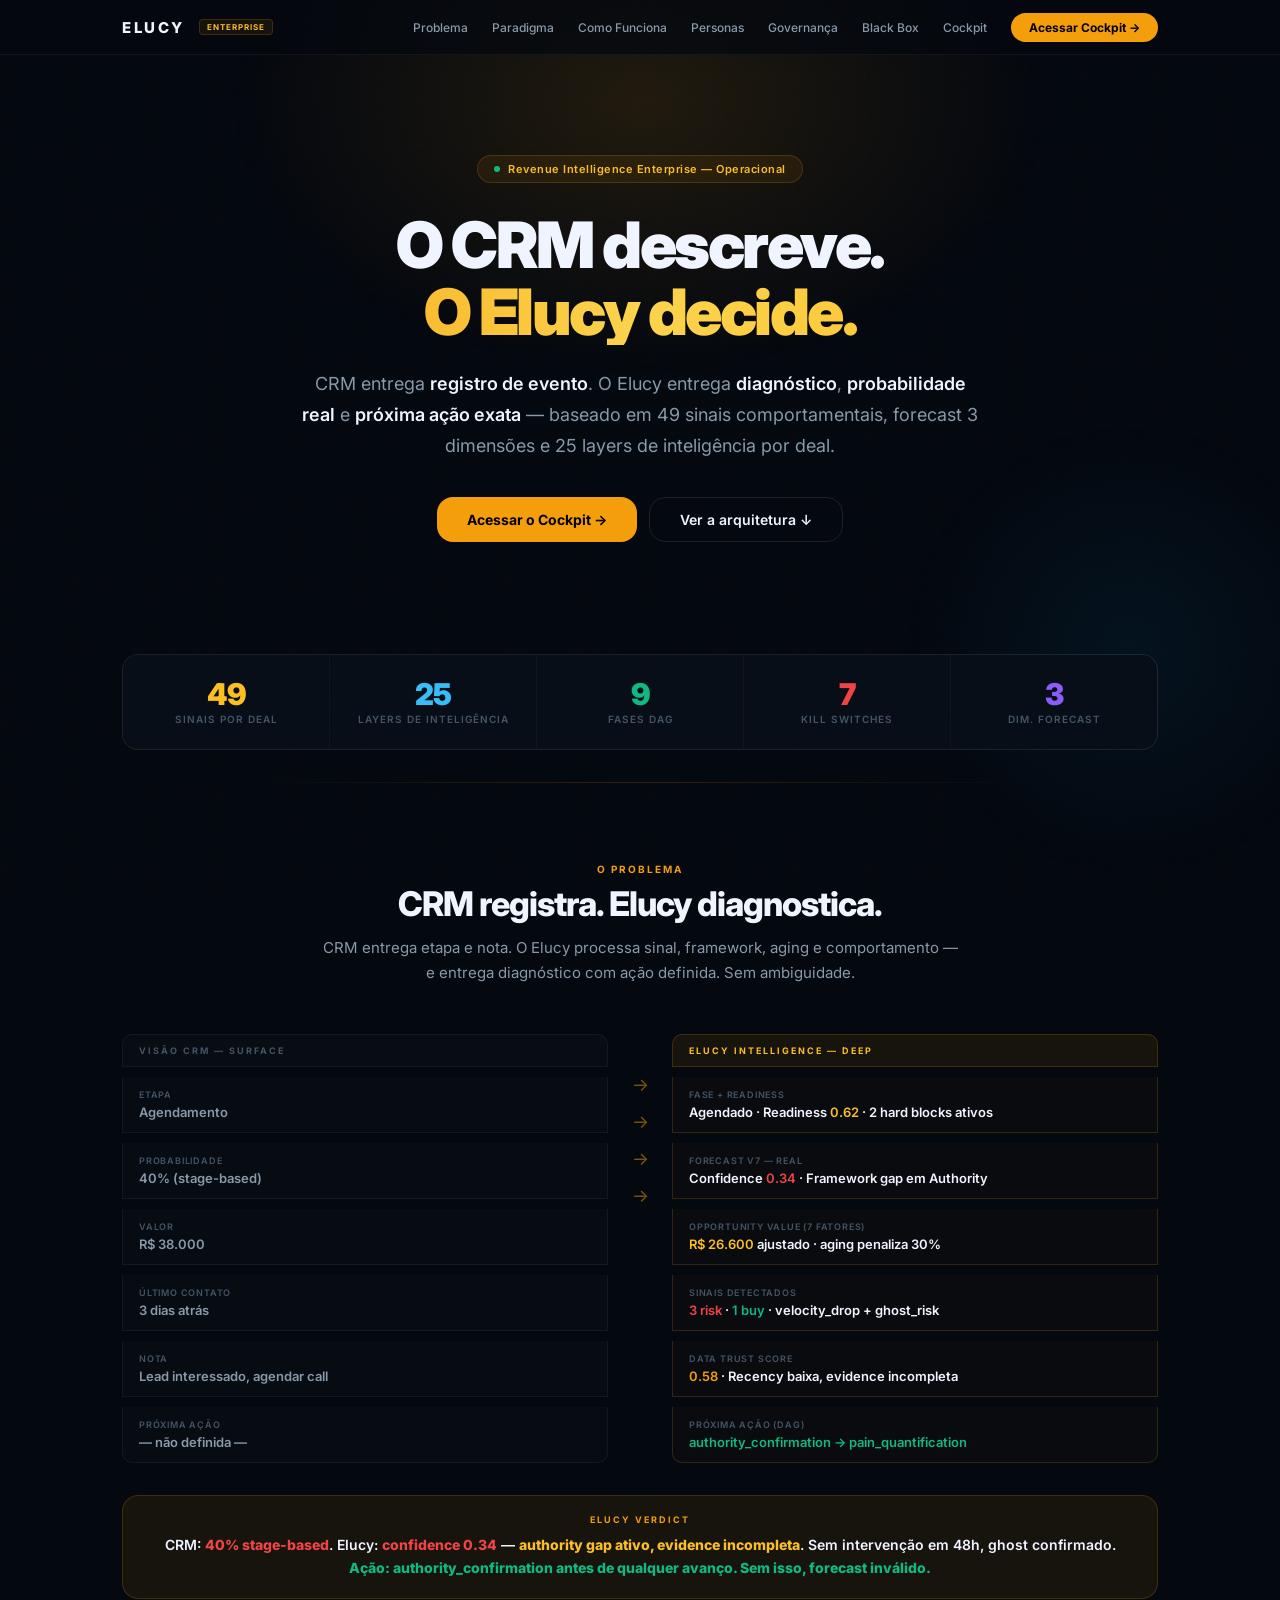
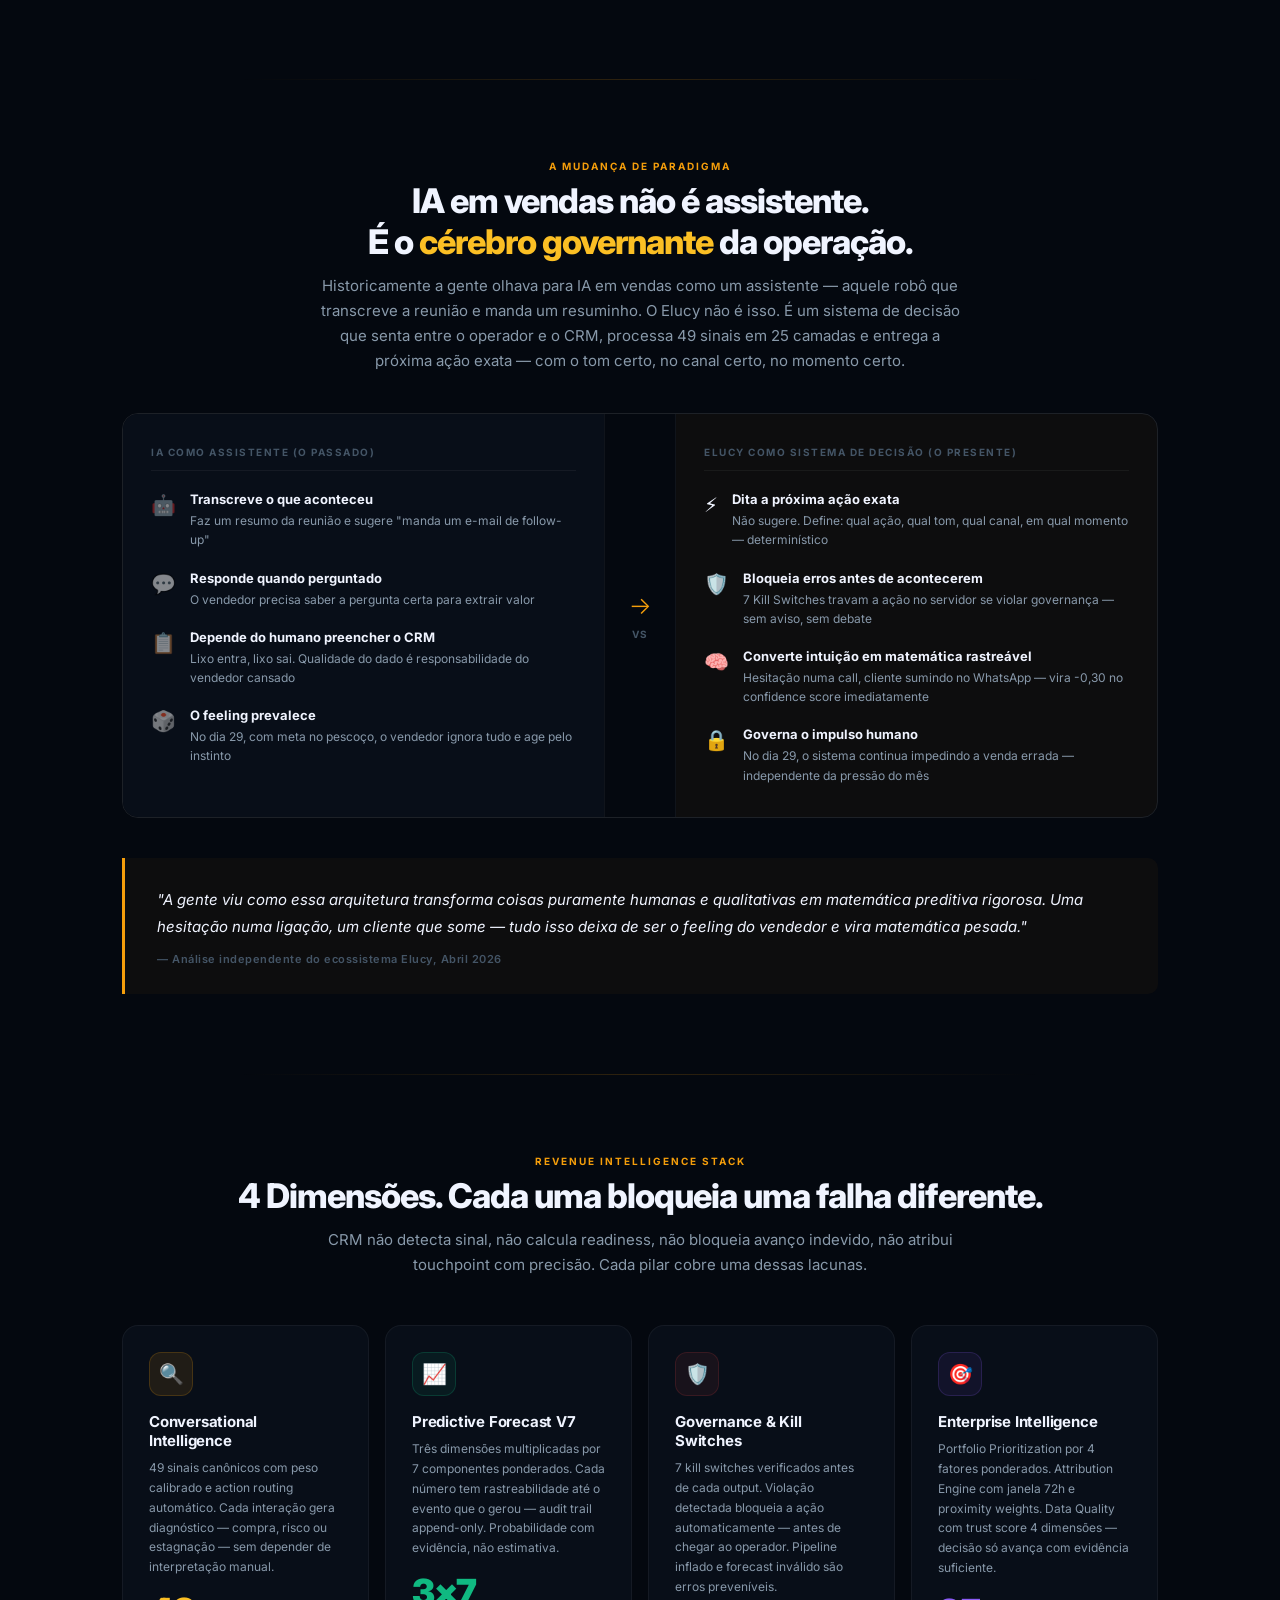
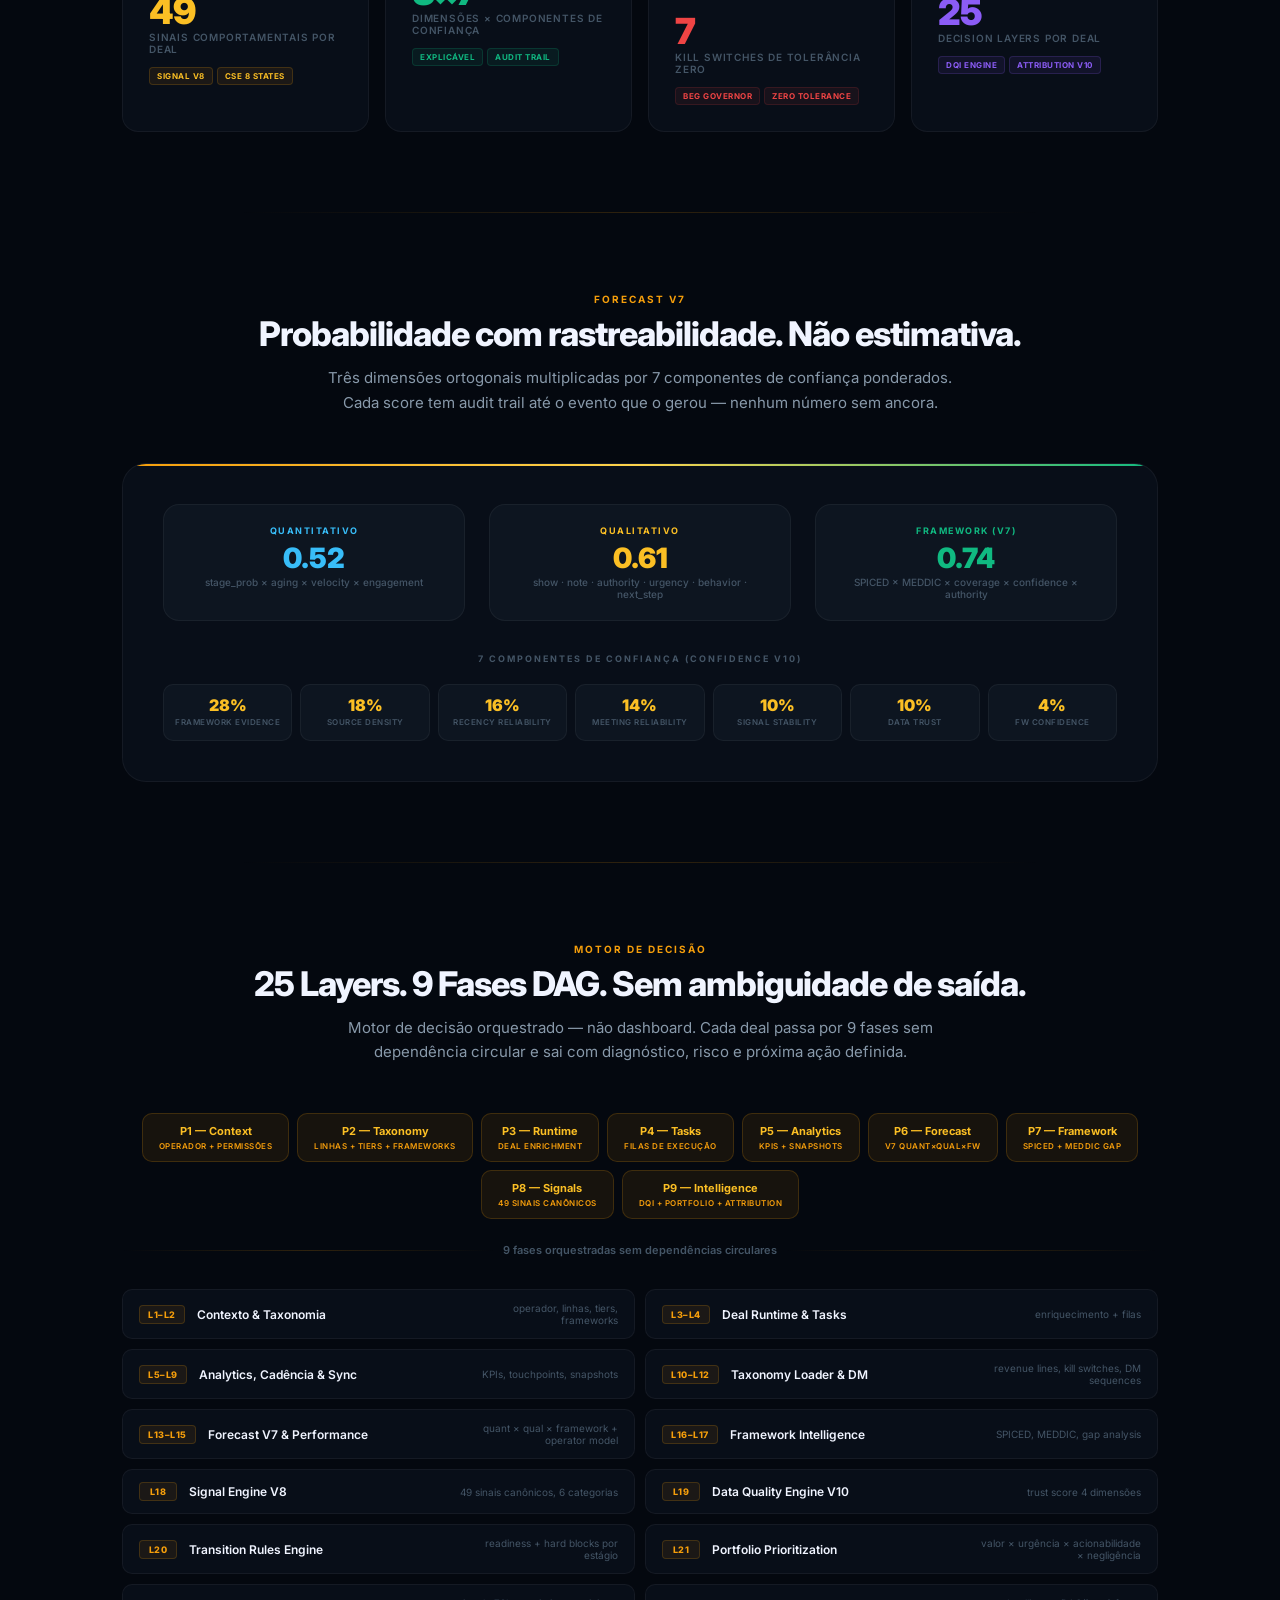
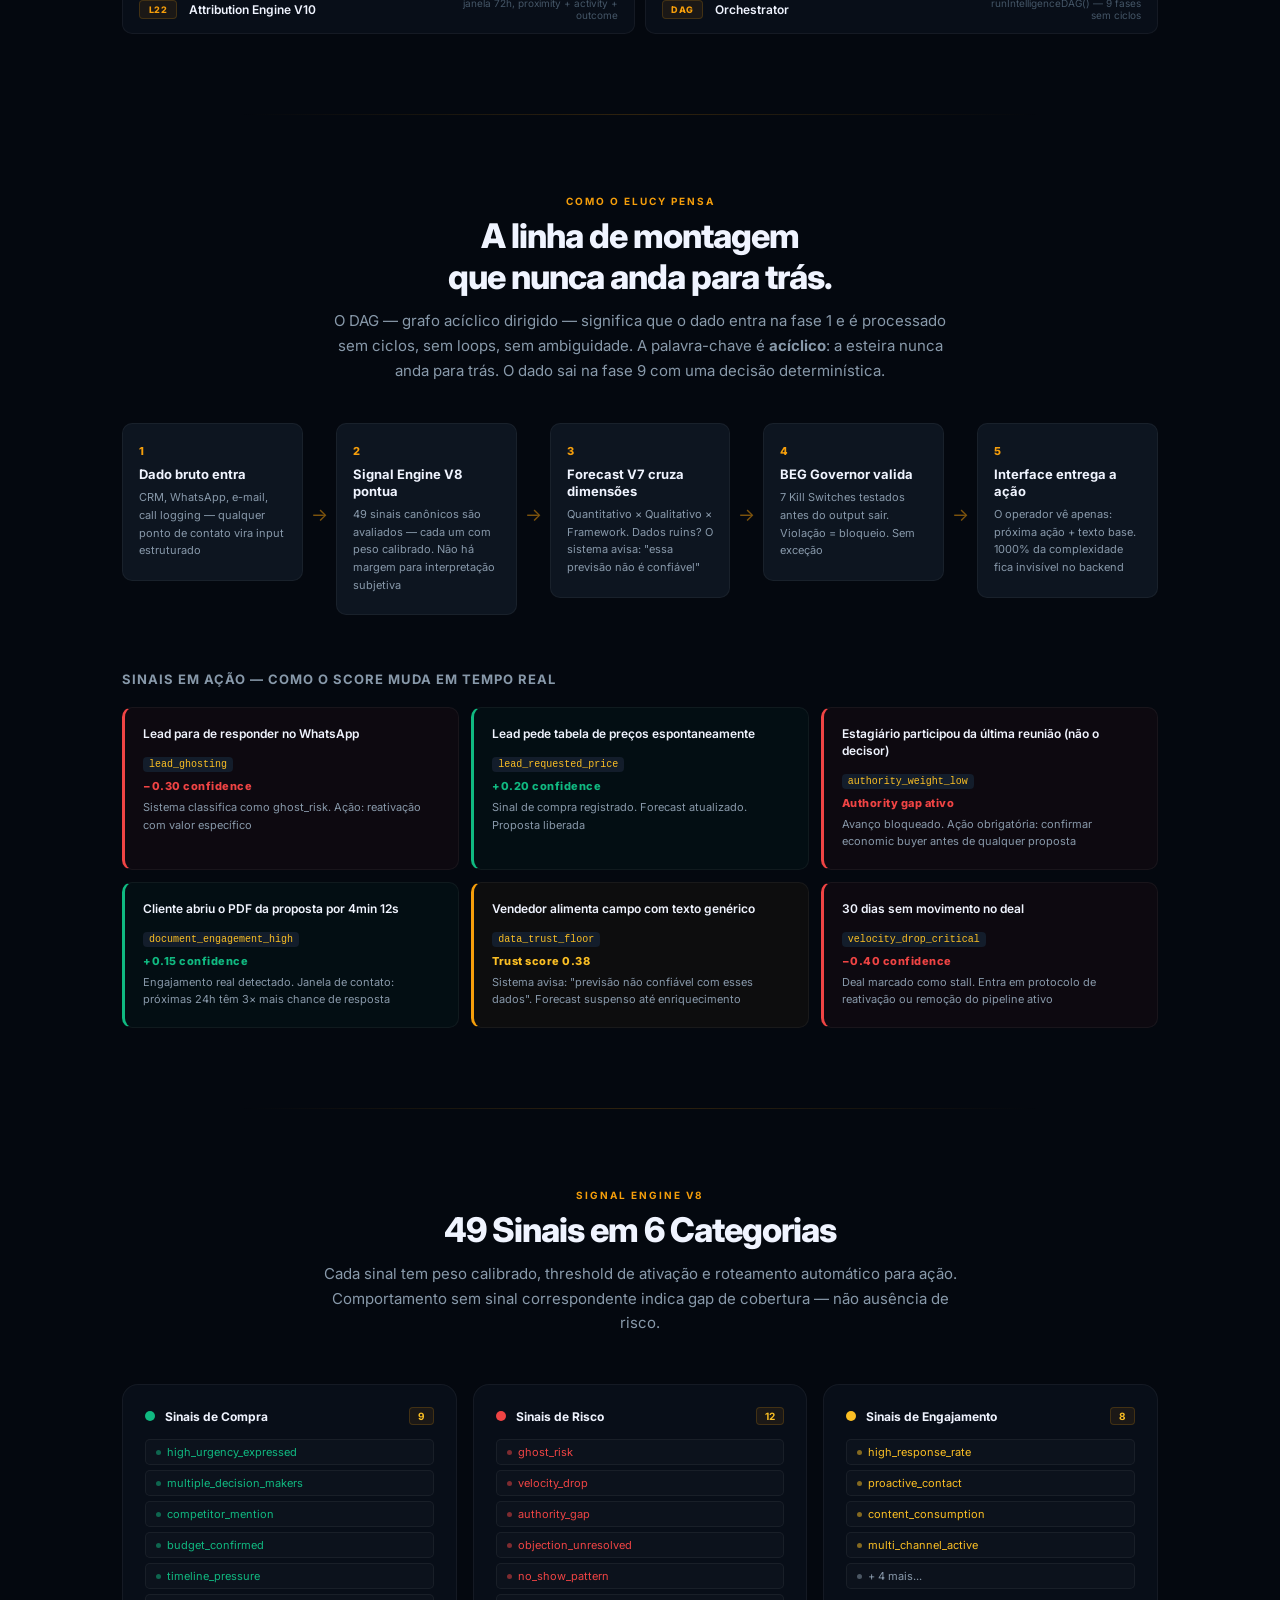
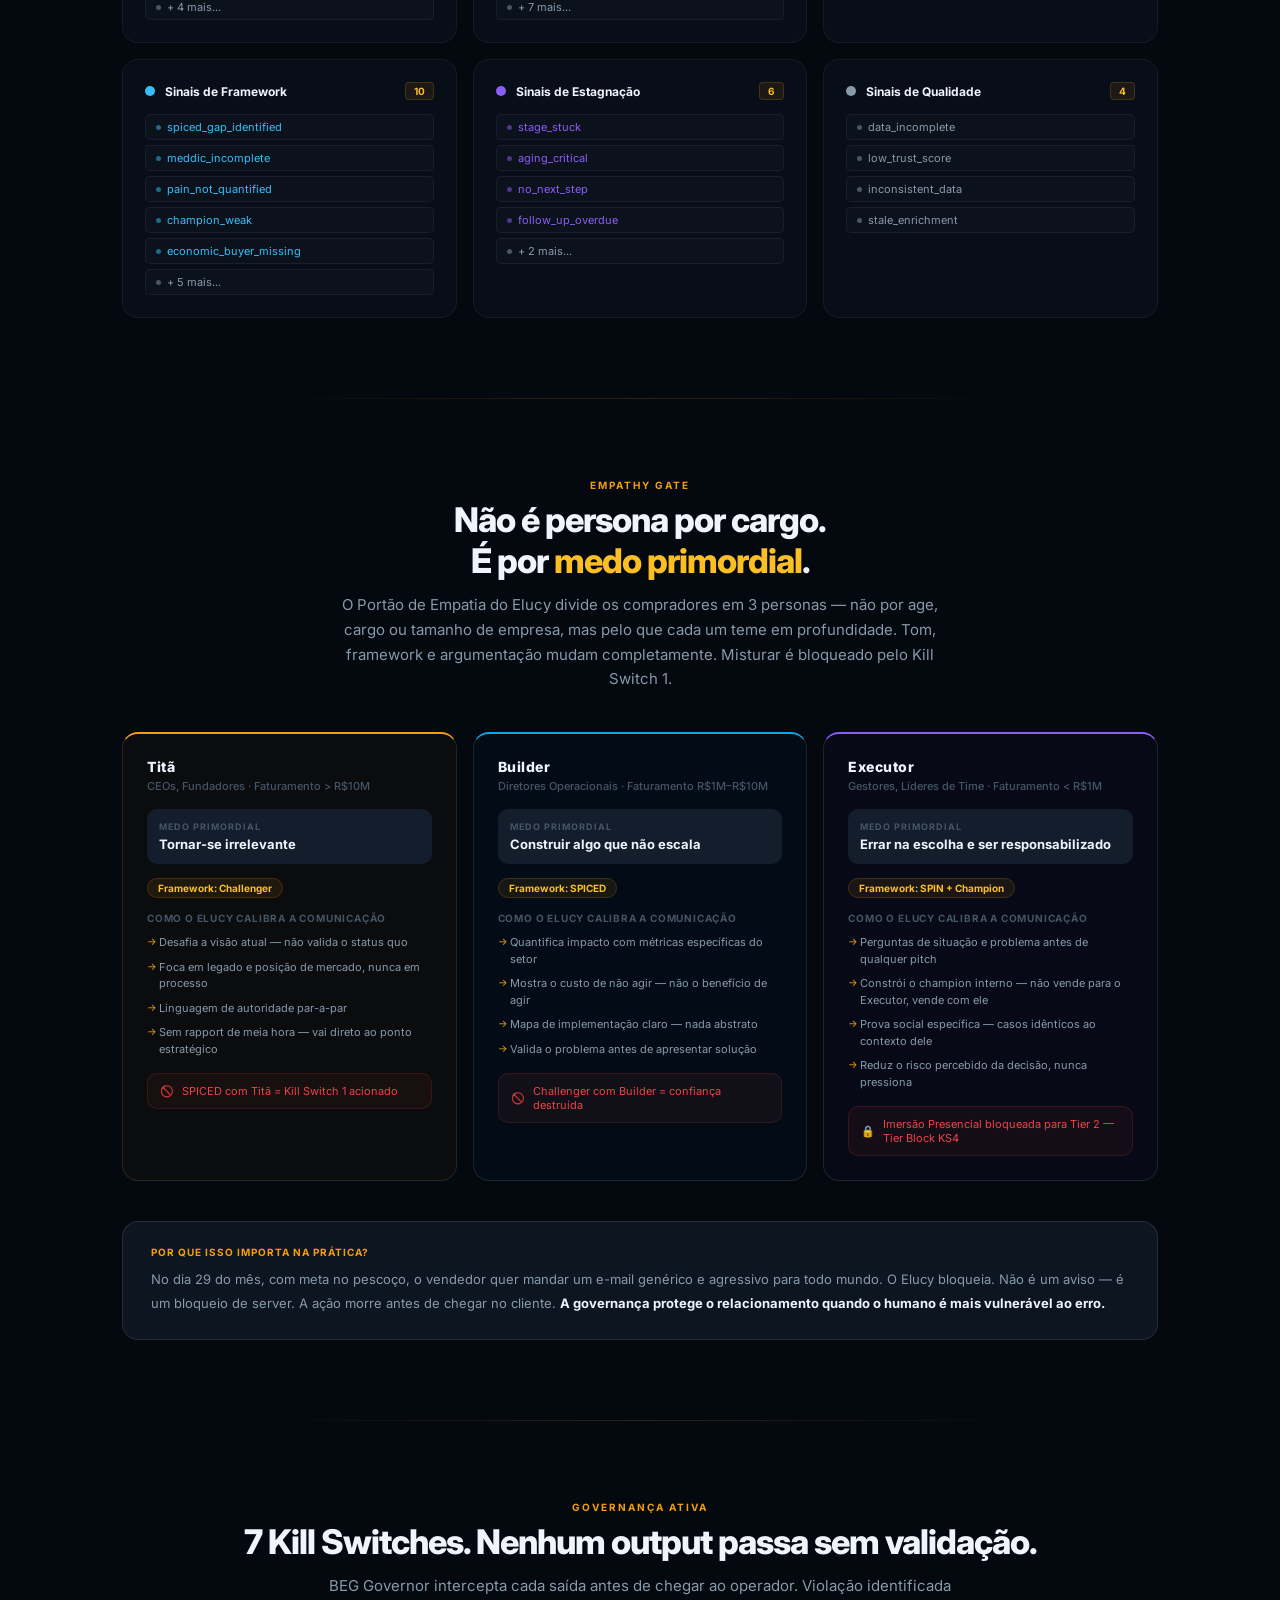
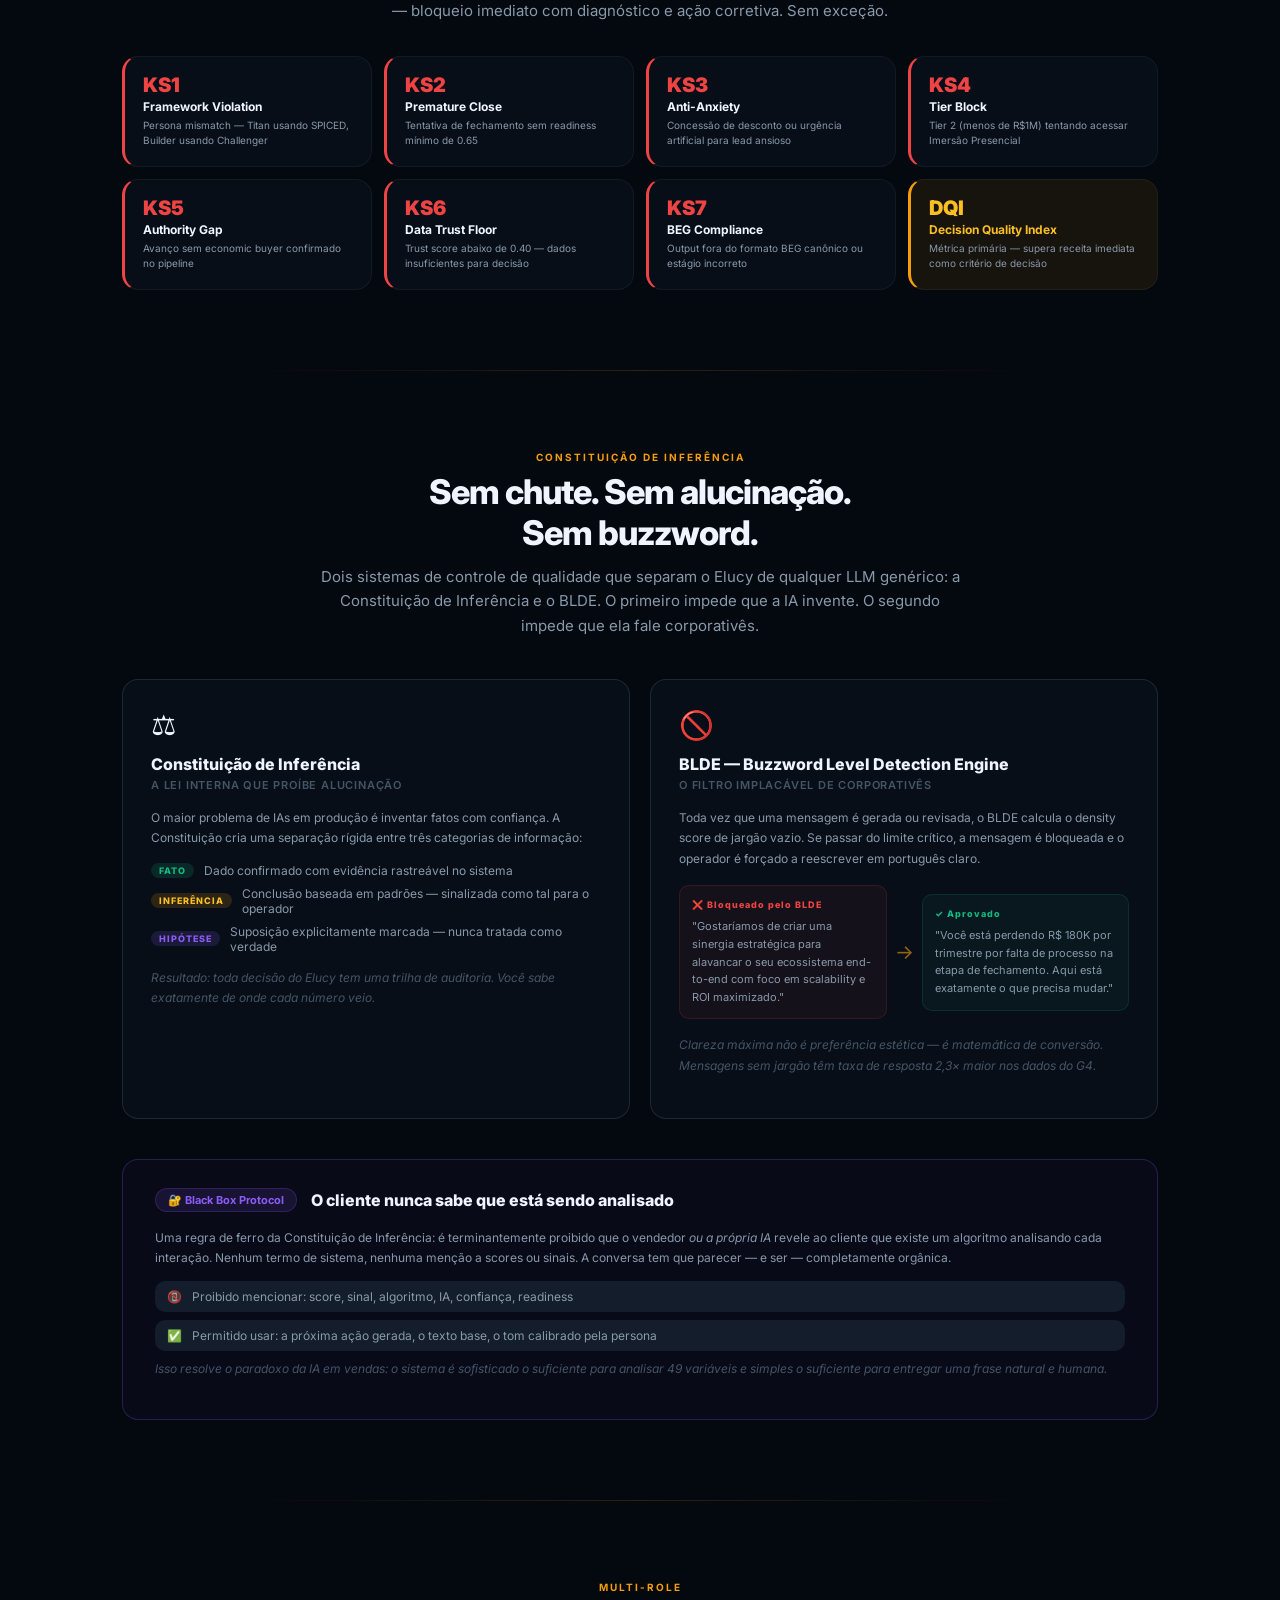
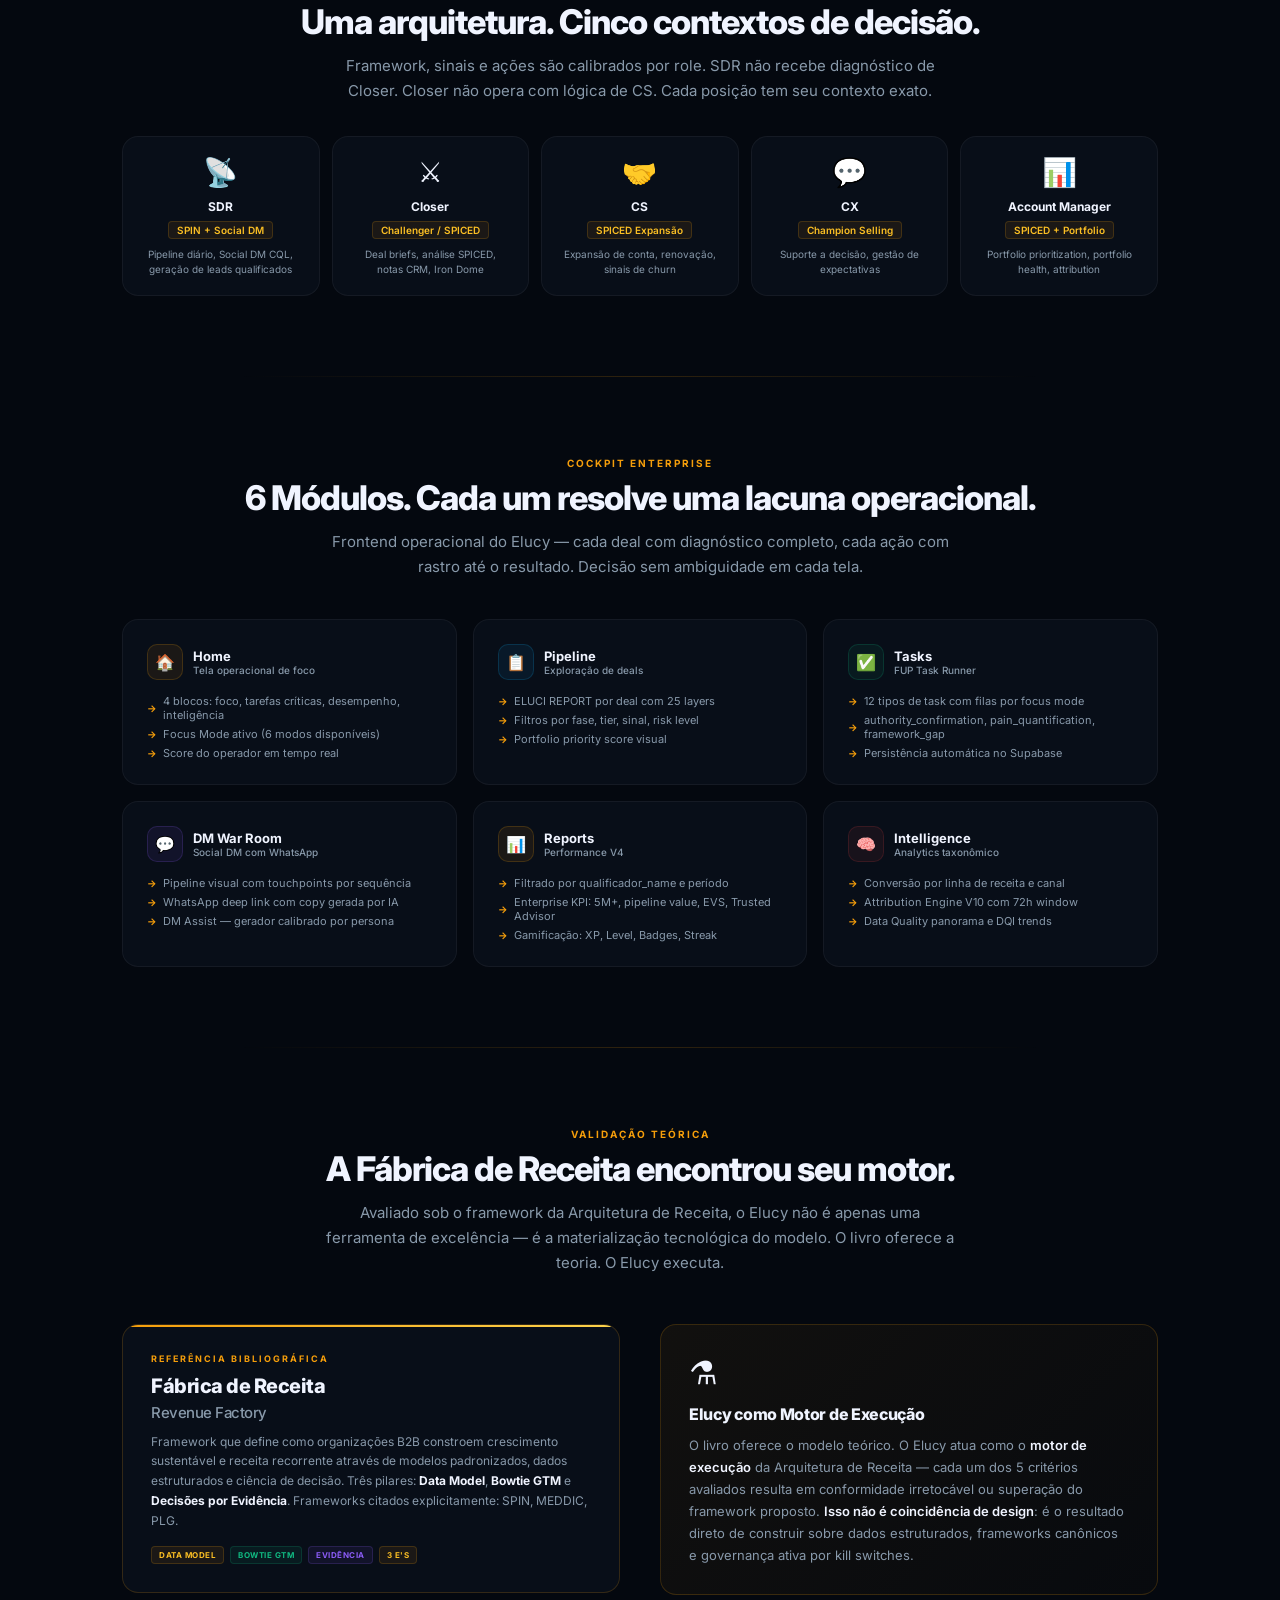
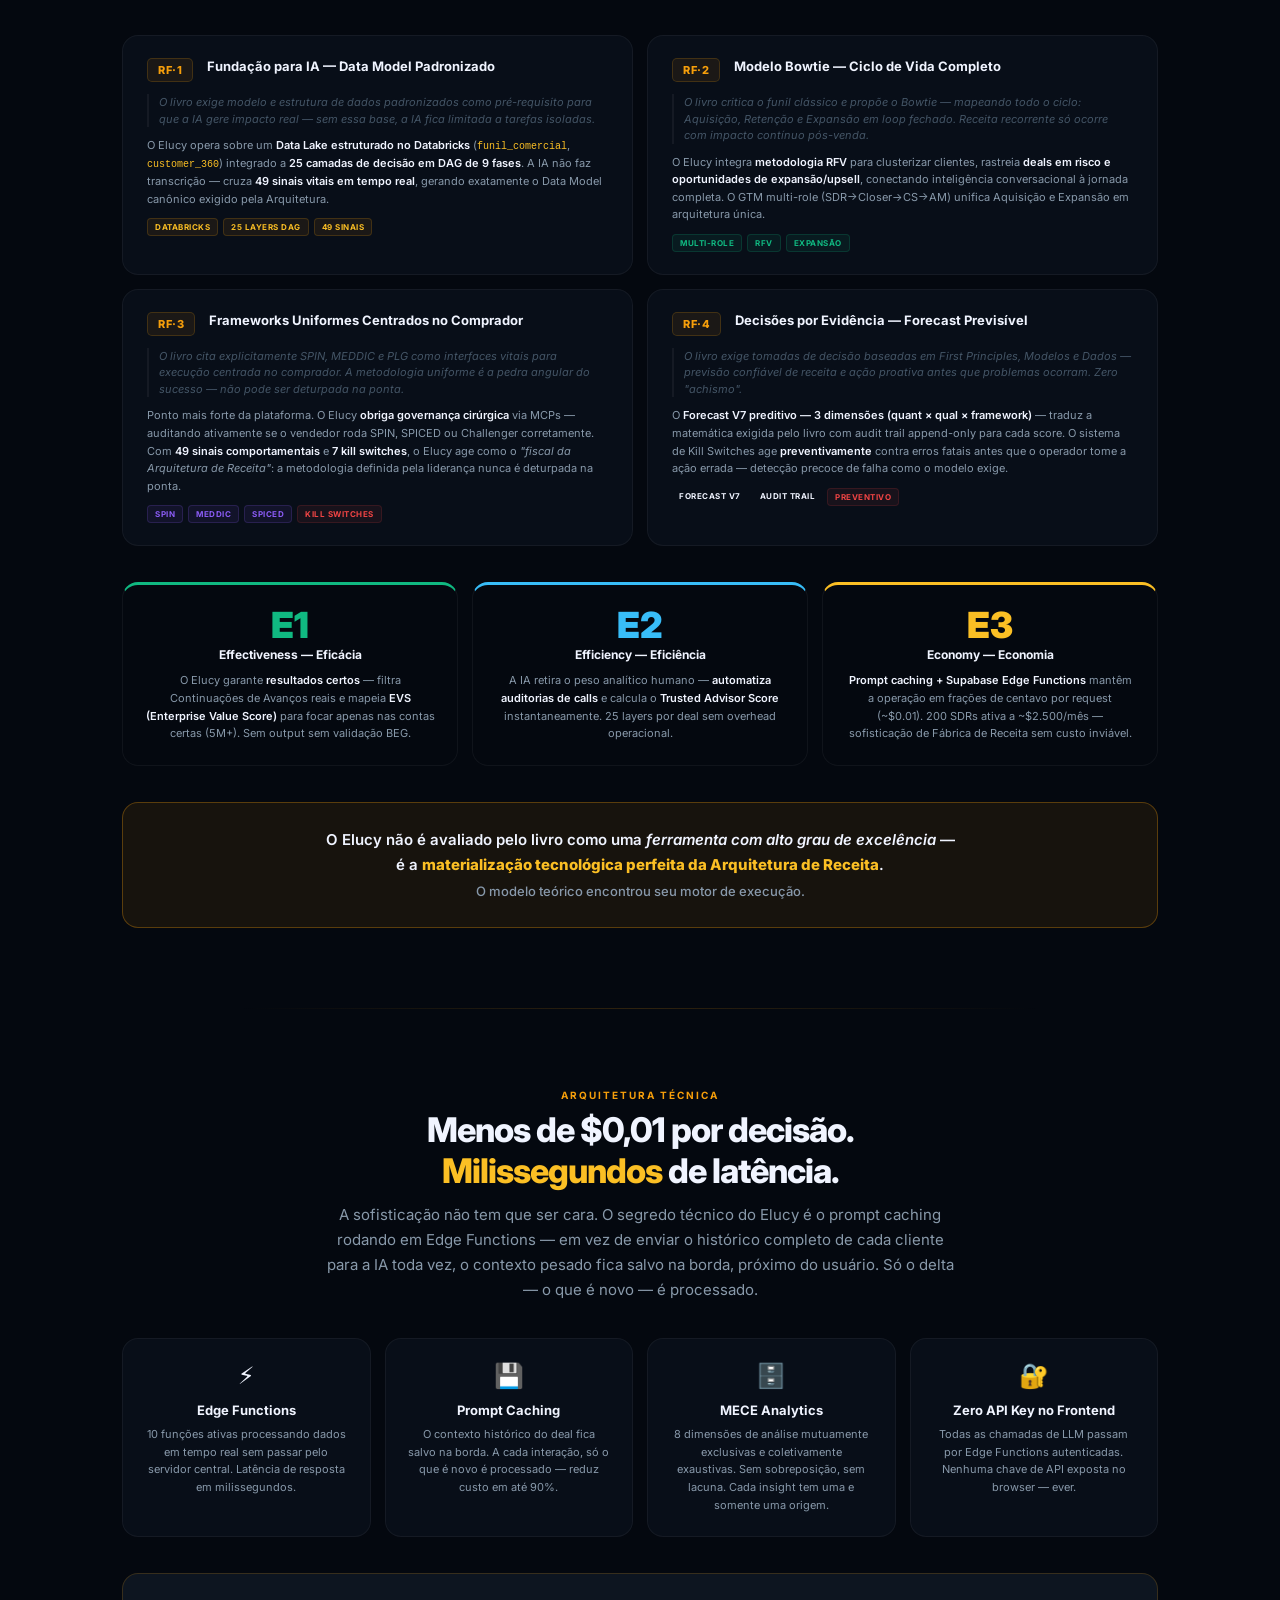
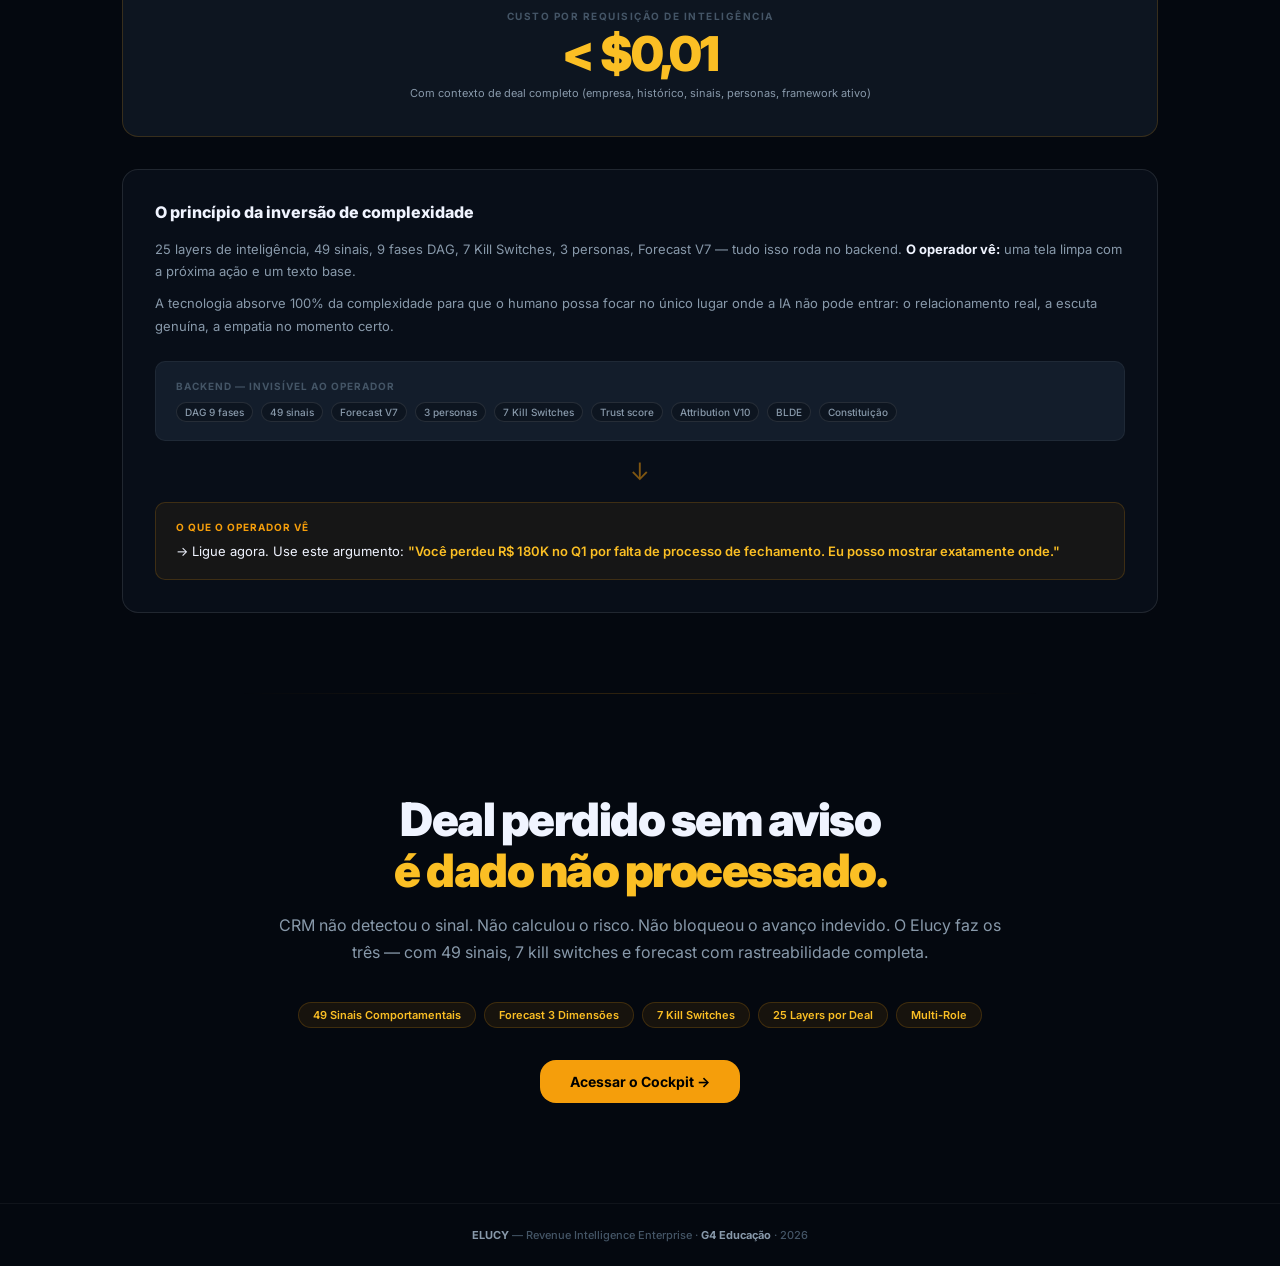
==== index.html @ cf65fd9b "feat(landing): 5 novas secoes didaticas baseadas em analise aprofundada do Elucy Conteudo adicionado" ====
<!DOCTYPE html>
<html lang="pt-BR">
<head>
<meta charset="UTF-8">
<meta name="viewport" content="width=device-width,initial-scale=1">
<title>ELUCY — Revenue Intelligence Enterprise</title>
<link rel="icon" href="favicon-e.svg?v=4" type="image/svg+xml">
<link rel="shortcut icon" href="favicon-e.svg?v=4">
<link href="https://fonts.googleapis.com/css2?family=Inter:wght@400;500;600;700;800;900&display=swap" rel="stylesheet">
<style>
*{margin:0;padding:0;box-sizing:border-box}
:root{
  /* Âmbar Translúcido */
  --bg:#04080f;--bg2:#080e18;--bg3:#0d1520;--bg4:#131d2b;--bg5:#1a2535;
  --amber:#f59e0b;--amber2:#fbbf24;--amber3:#fcd34d;--amber-dim:#d97706;
  --amber-glass:rgba(245,158,11,.08);--amber-glow:rgba(245,158,11,.15);
  --amber-border:rgba(245,158,11,.18);--amber-border2:rgba(245,158,11,.30);
  --blue:#0ea5e9;--blue2:#38bdf8;--green:#10b981;--red:#ef4444;--purple:#8b5cf6;
  --border:rgba(255,255,255,.05);--border2:rgba(255,255,255,.10);--border3:rgba(255,255,255,.16);
  --text:#f0f4ff;--text2:#8899aa;--text3:#445566;
  --r:10px;--r2:16px;--r3:24px;
  --font:-apple-system,'SF Pro Display',Inter,system-ui,sans-serif;
}
html{scroll-behavior:smooth}
body{background:var(--bg);color:var(--text);font-family:var(--font);-webkit-font-smoothing:antialiased;overflow-x:hidden}

/* ─ BG ─────────────────────────────────────────── */
.bg-layer{position:fixed;inset:0;z-index:0;pointer-events:none}
.bg-grid{background-image:linear-gradient(rgba(245,158,11,.025) 1px,transparent 1px),linear-gradient(90deg,rgba(245,158,11,.025) 1px,transparent 1px);background-size:72px 72px;opacity:.6}
.bg-noise{background-image:url("data:image/svg+xml,%3Csvg xmlns='http://www.w3.org/2000/svg' width='200' height='200'%3E%3Cfilter id='n'%3E%3CfeTurbulence type='fractalNoise' baseFrequency='0.9' numOctaves='4'/%3E%3C/filter%3E%3Crect width='200' height='200' filter='url(%23n)' opacity='0.03'/%3E%3C/svg%3E");opacity:.4}
.glow-top{position:fixed;top:-200px;left:50%;transform:translateX(-50%);width:900px;height:600px;background:radial-gradient(ellipse at center,rgba(245,158,11,.12) 0%,transparent 65%);z-index:0}
.glow-right{position:fixed;bottom:0;right:-100px;width:500px;height:500px;background:radial-gradient(ellipse,rgba(14,165,233,.07) 0%,transparent 65%);z-index:0}

/* ─ LAYOUT ──────────────────────────────────────── */
main{position:relative;z-index:1}
.wrap{max-width:1100px;margin:0 auto;padding:0 32px}

/* ─ NAV ─────────────────────────────────────────── */
nav{position:sticky;top:0;z-index:50;border-bottom:1px solid var(--border);background:rgba(4,8,15,.75);backdrop-filter:blur(24px);-webkit-backdrop-filter:blur(24px)}
.nav-inner{height:54px;display:flex;align-items:center;gap:0;max-width:1100px;margin:0 auto;padding:0 32px}
.logo{display:flex;align-items:center;gap:10px;text-decoration:none}
.logo-name{font-size:15px;font-weight:800;letter-spacing:2.5px;text-transform:uppercase;color:var(--text)}
.logo-tag{font-size:8px;font-weight:700;padding:2px 7px;border-radius:4px;background:var(--amber-glass);color:var(--amber2);border:1px solid var(--amber-border);letter-spacing:1px;text-transform:uppercase;margin-left:4px}
.nav-links{margin-left:auto;display:flex;align-items:center;gap:24px}
.nav-link{font-size:12px;color:var(--text2);text-decoration:none;font-weight:500;transition:.2s;cursor:pointer}
.nav-link:hover{color:var(--amber2)}
.btn-nav{padding:7px 18px;border-radius:20px;background:var(--amber);color:#000;font-size:12px;font-weight:700;border:none;cursor:pointer;font-family:inherit;text-decoration:none;display:inline-flex;align-items:center;gap:6px;transition:.2s}
.btn-nav:hover{background:var(--amber2);box-shadow:0 0 20px var(--amber-glow)}

/* ─ HERO ─────────────────────────────────────────── */
.hero{padding:100px 32px 80px;text-align:center;max-width:1100px;margin:0 auto}
.hero-pill{display:inline-flex;align-items:center;gap:8px;padding:6px 16px;border-radius:20px;border:1px solid var(--amber-border);background:var(--amber-glass);margin-bottom:28px;font-size:11px;font-weight:600;color:var(--amber2);letter-spacing:.5px}
.hero-pill .live{width:6px;height:6px;border-radius:50%;background:var(--green);animation:blink 2s infinite}
@keyframes blink{0%,100%{opacity:1}50%{opacity:.3}}
.hero h1{font-size:64px;font-weight:900;line-height:1.05;letter-spacing:-2.5px;margin-bottom:24px}
.hero h1 .line1{display:block;color:var(--text)}
.hero h1 .line2{display:block;background:linear-gradient(90deg,var(--amber),var(--amber3),var(--amber2));-webkit-background-clip:text;-webkit-text-fill-color:transparent;background-clip:text}
.hero-sub{font-size:18px;color:var(--text2);line-height:1.7;max-width:680px;margin:0 auto 36px;font-weight:400}
.hero-sub b{color:var(--text);font-weight:600}
.hero-btns{display:flex;gap:12px;justify-content:center;flex-wrap:wrap}
.btn-primary{padding:13px 30px;border-radius:var(--r2);background:var(--amber);color:#000;font-size:14px;font-weight:700;border:none;cursor:pointer;font-family:inherit;text-decoration:none;display:inline-flex;align-items:center;gap:8px;transition:.2s}
.btn-primary:hover{background:var(--amber2);box-shadow:0 6px 28px var(--amber-glow);transform:translateY(-1px)}
.btn-outline{padding:13px 30px;border-radius:var(--r2);background:transparent;color:var(--text);font-size:14px;font-weight:600;border:1px solid var(--border2);cursor:pointer;font-family:inherit;text-decoration:none;transition:.2s}
.btn-outline:hover{background:rgba(255,255,255,.04);border-color:var(--border3)}

/* ─ STATS BAR ────────────────────────────────────── */
.stats-bar{padding:32px;max-width:1100px;margin:0 auto}
.stats-inner{display:grid;grid-template-columns:repeat(5,1fr);gap:1px;background:var(--border);border:1px solid var(--border);border-radius:var(--r2);overflow:hidden}
.stat-cell{background:var(--bg2);padding:24px 20px;text-align:center}
.stat-val{font-size:30px;font-weight:900;letter-spacing:-1px;line-height:1;margin-bottom:4px}
.stat-lbl{font-size:10px;font-weight:600;color:var(--text3);text-transform:uppercase;letter-spacing:1px}
.stat-cell.amber .stat-val{color:var(--amber2)}
.stat-cell.blue .stat-val{color:var(--blue2)}
.stat-cell.green .stat-val{color:var(--green)}
.stat-cell.red .stat-val{color:var(--red)}
.stat-cell.purple .stat-val{color:var(--purple)}

/* ─ SECTION HEADERS ──────────────────────────────── */
.sec-eyebrow{font-size:10px;font-weight:700;color:var(--amber);text-transform:uppercase;letter-spacing:2px;margin-bottom:8px;text-align:center}
.sec-title{font-size:34px;font-weight:800;letter-spacing:-1px;margin-bottom:12px;text-align:center}
.sec-sub{font-size:15px;color:var(--text2);line-height:1.65;text-align:center;max-width:640px;margin:0 auto}

/* ─ SECTION SPACING ──────────────────────────────── */
.section{padding:80px 32px;max-width:1100px;margin:0 auto}
.section-divider{height:1px;background:linear-gradient(90deg,transparent,var(--amber-border),transparent);margin:0 auto;max-width:800px}

/* ─ PROBLEM / CONTRAST ───────────────────────────── */
.contrast-grid{display:grid;grid-template-columns:1fr 64px 1fr;gap:0;align-items:start;margin-top:48px}
.contrast-col{display:flex;flex-direction:column;gap:10px}
.contrast-col-hdr{font-size:9px;font-weight:700;text-transform:uppercase;letter-spacing:2px;padding:10px 16px;border-radius:var(--r) var(--r) 0 0;border:1px solid var(--border)}
.contrast-col.crm .contrast-col-hdr{background:rgba(255,255,255,.02);color:var(--text3);border-color:var(--border)}
.contrast-col.elucy .contrast-col-hdr{background:var(--amber-glass);color:var(--amber2);border-color:var(--amber-border)}
.contrast-item{padding:12px 16px;border-left:1px solid var(--border);border-right:1px solid var(--border);border-bottom:1px solid var(--border);transition:.2s}
.contrast-col.crm .contrast-item{background:rgba(255,255,255,.015);color:var(--text2)}
.contrast-col.elucy .contrast-item{background:rgba(245,158,11,.025);border-color:var(--amber-border);color:var(--text)}
.contrast-col.elucy .contrast-item:hover{background:var(--amber-glass)}
.contrast-item-lbl{font-size:9px;color:var(--text3);font-weight:600;text-transform:uppercase;letter-spacing:.8px;margin-bottom:4px}
.contrast-item-val{font-size:13px;font-weight:600}
.contrast-col.crm .contrast-item-val{color:var(--text2)}
.contrast-col.elucy .contrast-item-val{color:var(--text)}
.contrast-item:last-child{border-radius:0 0 var(--r) var(--r)}
.contrast-mid{display:flex;flex-direction:column;align-items:center;justify-content:center;gap:16px;padding-top:40px}
.contrast-arrow{font-size:18px;color:var(--amber);opacity:.5;animation:arr 2s infinite}
@keyframes arr{0%,100%{opacity:.3;transform:translateX(0)}50%{opacity:.9;transform:translateX(4px)}}
.contrast-verdict{margin-top:32px;padding:18px 24px;background:var(--amber-glass);border:1px solid var(--amber-border);border-radius:var(--r2);text-align:center}
.verdict-lbl{font-size:9px;font-weight:700;color:var(--amber);text-transform:uppercase;letter-spacing:2px;margin-bottom:8px}
.verdict-text{font-size:14px;color:var(--text);font-weight:600;line-height:1.7}
.verdict-text .risk{color:var(--red);font-weight:800}
.verdict-text .signal{color:var(--green);font-weight:800}
.verdict-text .amber{color:var(--amber2);font-weight:800}

/* ─ PILLARS ──────────────────────────────────────── */
.pillars-grid{display:grid;grid-template-columns:repeat(4,1fr);gap:16px;margin-top:48px}
.pillar-card{background:var(--bg2);border:1px solid var(--border);border-radius:var(--r2);padding:26px;transition:.3s;position:relative;overflow:hidden}
.pillar-card::after{content:'';position:absolute;bottom:0;left:0;right:0;height:2px;opacity:0;transition:.3s}
.pillar-card:hover{border-color:var(--amber-border);transform:translateY(-3px)}
.pillar-card:hover::after{opacity:1}
.pillar-card.p1::after{background:var(--amber)}
.pillar-card.p2::after{background:var(--green)}
.pillar-card.p3::after{background:var(--red)}
.pillar-card.p4::after{background:var(--purple)}
.pillar-icon{width:44px;height:44px;border-radius:12px;display:flex;align-items:center;justify-content:center;font-size:20px;margin-bottom:16px}
.pillar-card.p1 .pillar-icon{background:rgba(245,158,11,.1);border:1px solid var(--amber-border)}
.pillar-card.p2 .pillar-icon{background:rgba(16,185,129,.08);border:1px solid rgba(16,185,129,.2)}
.pillar-card.p3 .pillar-icon{background:rgba(239,68,68,.07);border:1px solid rgba(239,68,68,.15)}
.pillar-card.p4 .pillar-icon{background:rgba(139,92,246,.08);border:1px solid rgba(139,92,246,.18)}
.pillar-card h3{font-size:15px;font-weight:700;margin-bottom:8px;letter-spacing:-.2px}
.pillar-card p{font-size:12px;color:var(--text2);line-height:1.65}
.pillar-num{font-size:36px;font-weight:900;letter-spacing:-1.5px;margin-top:16px;line-height:1}
.pillar-num-lbl{font-size:10px;color:var(--text3);font-weight:600;text-transform:uppercase;letter-spacing:.8px;margin-top:2px}
.pillar-tags{display:flex;gap:4px;flex-wrap:wrap;margin-top:12px}
.ptag{font-size:8px;font-weight:700;padding:3px 7px;border-radius:4px;text-transform:uppercase;letter-spacing:.5px}
.ptag.amber{background:var(--amber-glass);color:var(--amber2);border:1px solid var(--amber-border)}
.ptag.green{background:rgba(16,185,129,.08);color:var(--green);border:1px solid rgba(16,185,129,.18)}
.ptag.red{background:rgba(239,68,68,.07);color:var(--red);border:1px solid rgba(239,68,68,.14)}
.ptag.purple{background:rgba(139,92,246,.08);color:var(--purple);border:1px solid rgba(139,92,246,.18)}

/* ─ FORECAST DEEP DIVE ───────────────────────────── */
.forecast-card{background:var(--bg2);border:1px solid var(--border);border-radius:var(--r3);padding:40px;margin-top:48px;position:relative;overflow:hidden}
.forecast-card::before{content:'';position:absolute;top:0;left:0;right:0;height:2px;background:linear-gradient(90deg,var(--amber),var(--amber3),var(--green))}
.forecast-top{display:grid;grid-template-columns:1fr 1fr 1fr;gap:24px;margin-bottom:32px}
.forecast-dim{padding:20px;background:var(--bg3);border:1px solid var(--border);border-radius:var(--r2);text-align:center}
.forecast-dim-label{font-size:9px;font-weight:700;text-transform:uppercase;letter-spacing:1.5px;margin-bottom:8px}
.forecast-dim-val{font-size:28px;font-weight:900;line-height:1;margin-bottom:4px}
.forecast-dim-sub{font-size:10px;color:var(--text3);font-weight:500}
.forecast-dim.quant .forecast-dim-label{color:var(--blue2)}
.forecast-dim.quant .forecast-dim-val{color:var(--blue2)}
.forecast-dim.qual .forecast-dim-label{color:var(--amber2)}
.forecast-dim.qual .forecast-dim-val{color:var(--amber2)}
.forecast-dim.framework .forecast-dim-label{color:var(--green)}
.forecast-dim.framework .forecast-dim-val{color:var(--green)}
.components-grid{display:grid;grid-template-columns:repeat(7,1fr);gap:8px}
.comp-item{padding:12px 8px;background:var(--bg3);border:1px solid var(--border);border-radius:var(--r);text-align:center;transition:.2s}
.comp-item:hover{border-color:var(--amber-border);background:var(--amber-glass)}
.comp-weight{font-size:16px;font-weight:900;color:var(--amber2);line-height:1}
.comp-name{font-size:8px;color:var(--text3);font-weight:600;text-transform:uppercase;letter-spacing:.5px;margin-top:4px;line-height:1.3}

/* ─ DAG PIPELINE ─────────────────────────────────── */
.dag-section{margin-top:48px}
.dag-phases{display:flex;gap:8px;justify-content:center;flex-wrap:wrap;margin-top:32px}
.dag-phase{padding:10px 16px;border-radius:var(--r);font-size:11px;font-weight:700;border:1px solid var(--border);background:var(--bg2);color:var(--text2);transition:.3s;cursor:default;text-align:center}
.dag-phase span{display:block;font-size:8px;font-weight:600;color:var(--text3);margin-top:3px;text-transform:uppercase;letter-spacing:.5px}
.dag-phase:hover,.dag-phase.active{border-color:var(--amber-border);background:var(--amber-glass);color:var(--amber2)}
.dag-phase:hover span,.dag-phase.active span{color:var(--amber)}
.dag-connector{display:flex;align-items:center;justify-content:center;gap:8px;margin:24px 0;color:var(--text3);font-size:11px;font-weight:600}
.dag-connector::before,.dag-connector::after{content:'';flex:1;height:1px;background:linear-gradient(90deg,transparent,var(--amber-border),transparent)}

/* ─ LAYERS LIST ──────────────────────────────────── */
.layers-grid{display:grid;grid-template-columns:1fr 1fr;gap:10px;margin-top:32px}
.layer-row{display:flex;align-items:center;gap:12px;padding:12px 16px;background:var(--bg2);border:1px solid var(--border);border-radius:var(--r);transition:.2s}
.layer-row:hover{border-color:var(--amber-border);background:var(--amber-glass)}
.layer-num-badge{font-size:9px;font-weight:800;color:var(--amber);background:var(--amber-glass);border:1px solid var(--amber-border);padding:3px 8px;border-radius:4px;min-width:38px;text-align:center;letter-spacing:.5px;flex-shrink:0}
.layer-name{font-size:12px;font-weight:600;color:var(--text)}
.layer-desc{font-size:10px;color:var(--text3);margin-left:auto;text-align:right;max-width:160px}

/* ─ SIGNALS ──────────────────────────────────────── */
.signals-section{margin-top:48px}
.signals-cats{display:grid;grid-template-columns:repeat(3,1fr);gap:16px;margin-top:32px}
.sig-cat{background:var(--bg2);border:1px solid var(--border);border-radius:var(--r2);padding:22px;transition:.3s}
.sig-cat:hover{border-color:var(--amber-border)}
.sig-cat-hdr{display:flex;align-items:center;gap:10px;margin-bottom:14px}
.sig-cat-dot{width:10px;height:10px;border-radius:50%;flex-shrink:0}
.sig-cat-name{font-size:12px;font-weight:700}
.sig-cat-count{margin-left:auto;font-size:10px;font-weight:700;padding:2px 8px;border-radius:4px;background:var(--amber-glass);color:var(--amber2);border:1px solid var(--amber-border)}
.sig-list{display:flex;flex-direction:column;gap:5px}
.sig-item{font-size:11px;color:var(--text2);padding:5px 10px;background:rgba(255,255,255,.02);border:1px solid var(--border);border-radius:5px;display:flex;align-items:center;gap:6px;transition:.2s}
.sig-item:hover{color:var(--text);border-color:var(--border2)}
.sig-item::before{content:'';width:5px;height:5px;border-radius:50%;background:currentColor;opacity:.5;flex-shrink:0}

/* ─ GOVERNANCE ───────────────────────────────────── */
.gov-grid{display:grid;grid-template-columns:repeat(4,1fr);gap:12px;margin-top:32px}
.kill-card{background:var(--bg2);border:1px solid var(--border);border-radius:var(--r2);padding:18px;border-left:3px solid var(--red);transition:.3s}
.kill-card:hover{border-color:rgba(239,68,68,.4);background:rgba(239,68,68,.03)}
.kill-num{font-size:20px;font-weight:900;color:var(--red);line-height:1;margin-bottom:4px}
.kill-name{font-size:12px;font-weight:700;color:var(--text);margin-bottom:4px}
.kill-desc{font-size:10px;color:var(--text2);line-height:1.5}

/* ─ ROLES ────────────────────────────────────────── */
.roles-grid{display:grid;grid-template-columns:repeat(5,1fr);gap:12px;margin-top:32px}
.role-card{background:var(--bg2);border:1px solid var(--border);border-radius:var(--r2);padding:18px;text-align:center;transition:.3s}
.role-card:hover{border-color:var(--amber-border);transform:translateY(-2px)}
.role-icon{font-size:28px;margin-bottom:10px}
.role-name{font-size:12px;font-weight:700;margin-bottom:4px}
.role-framework{font-size:10px;color:var(--amber2);font-weight:600;padding:2px 8px;border-radius:4px;background:var(--amber-glass);border:1px solid var(--amber-border);display:inline-block}
.role-desc{font-size:10px;color:var(--text2);line-height:1.5;margin-top:8px}

/* ─ ARCHITECTURE ─────────────────────────────────── */
.arch-flow{display:flex;align-items:center;gap:0;margin-top:40px;overflow-x:auto;padding:8px 0}
.arch-node{background:var(--bg2);border:1px solid var(--border);border-radius:var(--r2);padding:16px 20px;text-align:center;min-width:160px;flex-shrink:0;transition:.2s}
.arch-node:hover{border-color:var(--amber-border)}
.arch-node-icon{font-size:22px;margin-bottom:6px}
.arch-node-name{font-size:11px;font-weight:700;margin-bottom:2px}
.arch-node-desc{font-size:9px;color:var(--text3);font-weight:500}
.arch-arrow{font-size:18px;color:var(--amber);opacity:.4;padding:0 4px;flex-shrink:0}
.arch-legend{display:flex;gap:16px;justify-content:center;margin-top:24px;flex-wrap:wrap}
.arch-leg-item{display:flex;align-items:center;gap:6px;font-size:11px;color:var(--text2);font-weight:500}
.arch-leg-dot{width:8px;height:8px;border-radius:50%}

/* ─ COCKPIT PREVIEW ──────────────────────────────── */
.cockpit-grid{display:grid;grid-template-columns:repeat(3,1fr);gap:16px;margin-top:40px}
.cockpit-tab{background:var(--bg2);border:1px solid var(--border);border-radius:var(--r2);padding:24px;transition:.3s}
.cockpit-tab:hover{border-color:var(--amber-border)}
.cockpit-tab-top{display:flex;align-items:center;gap:10px;margin-bottom:14px}
.tab-icon{width:36px;height:36px;border-radius:10px;display:flex;align-items:center;justify-content:center;font-size:16px;flex-shrink:0}
.cockpit-tab-name{font-size:13px;font-weight:700}
.cockpit-tab-sub{font-size:10px;color:var(--text2);font-weight:500}
.tab-features{display:flex;flex-direction:column;gap:5px}
.tab-feat{font-size:11px;color:var(--text2);display:flex;align-items:center;gap:6px}
.tab-feat::before{content:'→';color:var(--amber);font-weight:700;font-size:10px}

/* ─ REVENUE FACTORY ──────────────────────────────── */
.rf-intro{display:grid;grid-template-columns:1fr 1fr;gap:40px;margin-top:48px;align-items:start}
.rf-book-card{background:var(--bg2);border:1px solid var(--amber-border);border-radius:var(--r2);padding:28px;position:relative;overflow:hidden}
.rf-book-card::before{content:'';position:absolute;top:0;left:0;right:0;height:2px;background:linear-gradient(90deg,var(--amber),var(--amber3))}
.rf-book-label{font-size:9px;font-weight:700;text-transform:uppercase;letter-spacing:2px;color:var(--amber);margin-bottom:10px}
.rf-book-title{font-size:20px;font-weight:800;letter-spacing:-.5px;margin-bottom:8px;line-height:1.25}
.rf-book-sub{font-size:12px;color:var(--text2);line-height:1.65}
.rf-verdict-card{background:linear-gradient(135deg,rgba(245,158,11,.06),rgba(245,158,11,.02));border:1px solid var(--amber-border);border-radius:var(--r2);padding:28px}
.rf-verdict-icon{font-size:32px;margin-bottom:12px}
.rf-verdict-title{font-size:16px;font-weight:800;letter-spacing:-.3px;margin-bottom:10px}
.rf-verdict-text{font-size:13px;color:var(--text2);line-height:1.7}
.rf-verdict-text b{color:var(--text);font-weight:600}
.rf-criteria-grid{display:grid;grid-template-columns:1fr 1fr;gap:14px;margin-top:40px}
.rf-crit-card{background:var(--bg2);border:1px solid var(--border);border-radius:var(--r2);padding:22px 24px;transition:.3s;position:relative;overflow:hidden}
.rf-crit-card:hover{border-color:var(--amber-border);transform:translateY(-2px)}
.rf-crit-card::after{content:'';position:absolute;bottom:0;left:0;right:0;height:2px;background:var(--amber);opacity:0;transition:.3s}
.rf-crit-card:hover::after{opacity:.6}
.rf-crit-top{display:flex;align-items:flex-start;gap:14px;margin-bottom:12px}
.rf-crit-num{font-size:11px;font-weight:800;color:var(--amber);background:var(--amber-glass);border:1px solid var(--amber-border);padding:4px 10px;border-radius:5px;flex-shrink:0;letter-spacing:.5px}
.rf-crit-title{font-size:13px;font-weight:700;line-height:1.3}
.rf-crit-book{font-size:11px;color:var(--text3);line-height:1.5;border-left:2px solid var(--border);padding-left:10px;margin-bottom:10px;font-style:italic}
.rf-crit-elucy{font-size:11px;color:var(--text2);line-height:1.6}
.rf-crit-elucy b{color:var(--text);font-weight:600}
.rf-crit-tags{display:flex;gap:5px;flex-wrap:wrap;margin-top:10px}
.rf-3e{display:grid;grid-template-columns:repeat(3,1fr);gap:14px;margin-top:36px}
.e-card{border:1px solid var(--border);border-radius:var(--r2);padding:22px;transition:.3s;text-align:center}
.e-card:hover{border-color:var(--amber-border)}
.e-card.effectiveness{border-top:3px solid var(--green)}
.e-card.efficiency{border-top:3px solid var(--blue2)}
.e-card.economy{border-top:3px solid var(--amber2)}
.e-card-letter{font-size:36px;font-weight:900;line-height:1;margin-bottom:4px}
.e-card.effectiveness .e-card-letter{color:var(--green)}
.e-card.efficiency .e-card-letter{color:var(--blue2)}
.e-card.economy .e-card-letter{color:var(--amber2)}
.e-card-name{font-size:12px;font-weight:700;margin-bottom:10px}
.e-card-desc{font-size:11px;color:var(--text2);line-height:1.6}
.e-card-desc b{color:var(--text);font-weight:600}
.rf-conclusion{margin-top:36px;padding:24px 28px;background:var(--amber-glass);border:1px solid var(--amber-border2);border-radius:var(--r2);text-align:center}
.rf-conclusion-text{font-size:15px;font-weight:600;color:var(--text);line-height:1.7}
.rf-conclusion-text .em{color:var(--amber2);font-weight:800}
@media(max-width:1000px){.rf-intro{grid-template-columns:1fr}.rf-criteria-grid{grid-template-columns:1fr}.rf-3e{grid-template-columns:1fr 1fr}}
@media(max-width:600px){.rf-3e{grid-template-columns:1fr}}

/* ─ CTA FINAL ────────────────────────────────────── */
.cta-section{padding:100px 32px;text-align:center;max-width:800px;margin:0 auto}
.cta-section h2{font-size:46px;font-weight:900;letter-spacing:-1.5px;margin-bottom:16px;line-height:1.1}
.cta-section h2 .amber{color:var(--amber2)}
.cta-section p{font-size:16px;color:var(--text2);line-height:1.7;margin-bottom:36px}
.cta-pills{display:flex;gap:8px;justify-content:center;flex-wrap:wrap;margin-bottom:32px}
.cta-pill{font-size:11px;font-weight:600;padding:5px 14px;border-radius:20px;background:var(--amber-glass);color:var(--amber2);border:1px solid var(--amber-border)}

/* ─ FOOTER ───────────────────────────────────────── */
footer{border-top:1px solid var(--border);padding:24px 32px;text-align:center}
.footer-text{font-size:11px;color:var(--text3);font-weight:500}
.footer-text b{color:var(--text2)}

/* ─ ANIMATIONS ───────────────────────────────────── */
@keyframes fadeUp{from{opacity:0;transform:translateY(24px)}to{opacity:1;transform:translateY(0)}}
.anim{opacity:0;animation:fadeUp .6s ease forwards}
.anim.d1{animation-delay:.1s}.anim.d2{animation-delay:.2s}.anim.d3{animation-delay:.3s}.anim.d4{animation-delay:.4s}.anim.d5{animation-delay:.5s}

/* ─ RESPONSIVE ───────────────────────────────────── */
@media(max-width:1000px){
  .hero h1{font-size:44px}
  .pillars-grid{grid-template-columns:repeat(2,1fr)}
  .forecast-top{grid-template-columns:1fr}
  .components-grid{grid-template-columns:repeat(4,1fr)}
  .layers-grid{grid-template-columns:1fr}
  .signals-cats{grid-template-columns:1fr 1fr}
  .gov-grid{grid-template-columns:repeat(2,1fr)}
  .roles-grid{grid-template-columns:repeat(3,1fr)}
  .cockpit-grid{grid-template-columns:1fr}
  .stats-inner{grid-template-columns:repeat(3,1fr)}
  .contrast-grid{grid-template-columns:1fr}
  .contrast-mid{flex-direction:row;padding:8px 0}
}
@media(max-width:600px){
  .hero{padding:60px 16px 48px}
  .hero h1{font-size:32px;letter-spacing:-1px}
  .wrap,.section,.hero,.stats-bar,.cta-section{padding-left:16px;padding-right:16px}
  .nav-inner{padding:0 16px}
  .nav-links .nav-link{display:none}
  .pillars-grid{grid-template-columns:1fr}
  .stats-inner{grid-template-columns:repeat(2,1fr)}
  .roles-grid{grid-template-columns:repeat(2,1fr)}
  .signals-cats{grid-template-columns:1fr}
  .gov-grid{grid-template-columns:1fr 1fr}
  .components-grid{grid-template-columns:repeat(3,1fr)}
  .cta-section h2{font-size:30px}
}

/* ── PARADIGMA ───────────────────────────────────── */
.amber-text{color:var(--amber2)}
.paradigm-contrast{display:grid;grid-template-columns:1fr auto 1fr;gap:0;margin:40px 0;border:1px solid var(--border2);border-radius:var(--r2);overflow:hidden}
.paradigm-col{padding:32px 28px}
.paradigm-col.old{background:var(--bg2)}
.paradigm-col.new{background:rgba(245,158,11,.04)}
.paradigm-col-label{font-size:10px;font-weight:700;text-transform:uppercase;letter-spacing:1.5px;color:var(--text3);margin-bottom:20px;padding-bottom:12px;border-bottom:1px solid var(--border)}
.paradigm-list{list-style:none;display:flex;flex-direction:column;gap:20px}
.paradigm-list li{display:flex;align-items:flex-start;gap:14px}
.paradigm-icon{font-size:20px;flex-shrink:0;margin-top:2px;opacity:.5}
.paradigm-icon.elucy-icon{opacity:1}
.paradigm-list li strong{display:block;font-size:13px;font-weight:700;color:var(--text);margin-bottom:4px}
.paradigm-list li p{font-size:12px;color:var(--text2);line-height:1.6}
.paradigm-divider{display:flex;flex-direction:column;align-items:center;justify-content:center;padding:0 24px;border-left:1px solid var(--border);border-right:1px solid var(--border);gap:8px}
.paradigm-arrow{font-size:24px;color:var(--amber);font-weight:300}
.paradigm-vs{font-size:10px;font-weight:700;color:var(--text3);text-transform:uppercase;letter-spacing:1px}
.paradigm-quote{margin-top:40px;padding:28px 32px;border-left:3px solid var(--amber);background:rgba(245,158,11,.04);border-radius:0 var(--r) var(--r) 0}
.pq-bar{width:3px;display:none}
blockquote{font-size:15px;color:var(--text);line-height:1.8;font-style:italic;margin:0 0 12px}
.pq-source{font-size:11px;color:var(--text3);font-weight:600;letter-spacing:.5px}

/* ── COMO PENSA ──────────────────────────────────── */
.how-flow{display:flex;align-items:flex-start;gap:0;margin:40px 0;overflow-x:auto;padding-bottom:8px}
.how-step{flex:1;min-width:160px;padding:20px 16px;background:var(--bg3);border:1px solid var(--border);border-radius:var(--r)}
.how-step-num{font-size:11px;font-weight:800;color:var(--amber);margin-bottom:8px;letter-spacing:1px}
.how-step-title{font-size:13px;font-weight:700;color:var(--text);margin-bottom:6px;line-height:1.3}
.how-step-desc{font-size:11px;color:var(--text2);line-height:1.6}
.how-arrow{flex-shrink:0;padding:0 8px;font-size:18px;color:var(--amber);opacity:.5;align-self:center;margin-top:-10px}
.signals-live-demo{margin-top:48px}
.sld-title{font-size:13px;font-weight:700;color:var(--text2);text-transform:uppercase;letter-spacing:1px;margin-bottom:20px}
.sld-grid{display:grid;grid-template-columns:repeat(3,1fr);gap:12px}
.sld-item{padding:18px;border-radius:var(--r);border:1px solid var(--border)}
.sld-item.risk{border-left:3px solid var(--red);background:rgba(239,68,68,.04)}
.sld-item.buy{border-left:3px solid var(--green);background:rgba(16,185,129,.04)}
.sld-item.neutral{border-left:3px solid var(--amber);background:rgba(245,158,11,.04)}
.sld-event{font-size:12px;font-weight:600;color:var(--text);margin-bottom:8px;line-height:1.4}
.sld-signal code{font-size:10px;background:var(--bg4);padding:2px 6px;border-radius:4px;color:var(--amber2);font-family:monospace}
.sld-delta{font-size:11px;font-weight:800;margin:8px 0 6px;letter-spacing:.5px}
.sld-delta.neg{color:var(--red)}
.sld-delta.pos{color:var(--green)}
.sld-delta.warn{color:var(--amber2)}
.sld-consequence{font-size:11px;color:var(--text2);line-height:1.6}

/* ── PERSONAS ────────────────────────────────────── */
.personas-grid{display:grid;grid-template-columns:repeat(3,1fr);gap:16px;margin:40px 0}
.persona-card{padding:24px;border-radius:var(--r2);border:1px solid var(--border2)}
.persona-card.titan{border-top:2px solid var(--amber);background:rgba(245,158,11,.03)}
.persona-card.builder{border-top:2px solid var(--blue);background:rgba(14,165,233,.03)}
.persona-card.executor{border-top:2px solid var(--purple);background:rgba(139,92,246,.03)}
.persona-header{margin-bottom:16px}
.persona-badge{font-size:14px;font-weight:800;color:var(--text);margin-bottom:4px;letter-spacing:.5px}
.persona-profile{font-size:11px;color:var(--text3);font-weight:500}
.persona-fear{padding:12px;background:var(--bg4);border-radius:var(--r);margin-bottom:12px}
.persona-fear-label{font-size:9px;font-weight:700;text-transform:uppercase;letter-spacing:1px;color:var(--text3);margin-bottom:4px}
.persona-fear-text{font-size:13px;font-weight:700;color:var(--text)}
.persona-framework{margin-bottom:16px}
.pf-badge{font-size:10px;font-weight:700;padding:3px 10px;border-radius:20px;background:var(--amber-glass);color:var(--amber2);border:1px solid var(--amber-border)}
.persona-approach .pa-title{font-size:10px;font-weight:700;text-transform:uppercase;letter-spacing:.8px;color:var(--text3);margin-bottom:10px}
.pa-list{list-style:none;display:flex;flex-direction:column;gap:8px}
.pa-list li{font-size:11px;color:var(--text2);padding-left:12px;position:relative;line-height:1.5}
.pa-list li::before{content:'→';position:absolute;left:0;color:var(--amber);font-size:10px}
.persona-block{margin-top:16px;padding:10px 12px;background:rgba(239,68,68,.06);border-radius:var(--r);border:1px solid rgba(239,68,68,.15);font-size:11px;color:var(--red);display:flex;align-items:center;gap:8px}
.persona-insight{margin-top:32px;padding:24px 28px;background:var(--bg3);border:1px solid var(--border2);border-radius:var(--r2)}
.pi-label{font-size:10px;font-weight:700;text-transform:uppercase;letter-spacing:1px;color:var(--amber);margin-bottom:10px}
.pi-text{font-size:13px;color:var(--text2);line-height:1.8}
.pi-text strong{color:var(--text)}

/* ── BLDE ────────────────────────────────────────── */
.blde-grid{display:grid;grid-template-columns:1fr 1fr;gap:20px;margin:40px 0}
.blde-card{padding:28px;border-radius:var(--r2);border:1px solid var(--border2);background:var(--bg2)}
.blde-icon{font-size:28px;margin-bottom:12px}
.blde-title{font-size:16px;font-weight:800;color:var(--text);margin-bottom:4px}
.blde-sub{font-size:11px;color:var(--text3);font-weight:600;text-transform:uppercase;letter-spacing:.8px;margin-bottom:16px}
.blde-desc p{font-size:12px;color:var(--text2);line-height:1.7;margin-bottom:14px}
.blde-cats{display:flex;flex-direction:column;gap:8px;margin-bottom:14px}
.blde-cat{display:flex;align-items:center;gap:10px;font-size:12px;color:var(--text2)}
.bc-badge{font-size:9px;font-weight:800;padding:2px 8px;border-radius:20px;letter-spacing:1px;flex-shrink:0}
.blde-cat.fact .bc-badge{background:rgba(16,185,129,.15);color:var(--green)}
.blde-cat.infer .bc-badge{background:rgba(245,158,11,.15);color:var(--amber2)}
.blde-cat.hypo .bc-badge{background:rgba(139,92,246,.15);color:var(--purple)}
.blde-footer-note{font-size:11px;color:var(--text3) !important;font-style:italic}
.blde-example{margin:16px 0;display:grid;grid-template-columns:1fr auto 1fr;gap:8px;align-items:center}
.blde-ex-bad,.blde-ex-good{padding:12px;border-radius:var(--r);font-size:11px;line-height:1.6}
.blde-ex-bad{background:rgba(239,68,68,.06);border:1px solid rgba(239,68,68,.15)}
.blde-ex-good{background:rgba(16,185,129,.06);border:1px solid rgba(16,185,129,.15)}
.blde-ex-label{font-size:9px;font-weight:800;letter-spacing:1px;margin-bottom:6px}
.blde-ex-label.bad{color:var(--red)}
.blde-ex-label.good{color:var(--green)}
.blde-ex-text{color:var(--text2)}
.blde-ex-arrow{font-size:20px;color:var(--amber);opacity:.6}
.black-box-protocol{margin-top:32px;padding:28px 32px;border:1px solid rgba(139,92,246,.25);border-radius:var(--r2);background:rgba(139,92,246,.04)}
.bbp-header{display:flex;align-items:center;gap:14px;margin-bottom:16px}
.bbp-badge{font-size:11px;font-weight:700;padding:4px 12px;border-radius:20px;background:rgba(139,92,246,.12);color:var(--purple);border:1px solid rgba(139,92,246,.2)}
.bbp-title{font-size:16px;font-weight:800;color:var(--text)}
.bbp-body p{font-size:12px;color:var(--text2);line-height:1.7;margin-bottom:12px}
.bbp-rule{display:flex;align-items:center;gap:10px;font-size:12px;color:var(--text2);padding:8px 12px;background:var(--bg4);border-radius:var(--r);margin-bottom:8px}
.bbp-rule-icon{flex-shrink:0}
.bbp-note{font-style:italic;color:var(--text3) !important}

/* ── TECH ────────────────────────────────────────── */
.tech-grid{display:grid;grid-template-columns:repeat(4,1fr);gap:14px;margin:36px 0}
.tech-card{padding:22px;border-radius:var(--r2);border:1px solid var(--border);background:var(--bg2);text-align:center}
.tech-icon{font-size:24px;margin-bottom:12px}
.tech-title{font-size:13px;font-weight:700;color:var(--text);margin-bottom:8px}
.tech-desc{font-size:11px;color:var(--text2);line-height:1.6}
.tech-cost-bar{text-align:center;padding:36px;background:var(--bg3);border-radius:var(--r2);border:1px solid var(--amber-border);margin-bottom:32px}
.tcb-label{font-size:10px;font-weight:700;text-transform:uppercase;letter-spacing:1.5px;color:var(--text3);margin-bottom:8px}
.tcb-value{font-size:48px;font-weight:900;color:var(--amber2);letter-spacing:-2px;line-height:1;margin-bottom:8px}
.tcb-sub{font-size:11px;color:var(--text2)}
.complexity-inversion{padding:32px;background:var(--bg2);border-radius:var(--r2);border:1px solid var(--border2)}
.ci-title{font-size:16px;font-weight:800;color:var(--text);margin-bottom:16px}
.ci-desc p{font-size:13px;color:var(--text2);line-height:1.7;margin-bottom:10px}
.ci-desc strong{color:var(--text)}
.ci-visual{margin-top:24px;display:flex;flex-direction:column;align-items:center;gap:16px}
.ci-backend{width:100%;padding:18px 20px;background:var(--bg4);border-radius:var(--r);border:1px solid var(--border)}
.ci-be-label{font-size:10px;font-weight:700;text-transform:uppercase;letter-spacing:1px;color:var(--text3);margin-bottom:10px}
.ci-be-items{display:flex;gap:8px;flex-wrap:wrap}
.ci-be-items span{font-size:10px;padding:3px 8px;background:var(--bg3);border:1px solid var(--border2);border-radius:20px;color:var(--text2);font-weight:500}
.ci-arrow-down{font-size:24px;color:var(--amber);opacity:.5}
.ci-frontend{width:100%;padding:18px 20px;background:rgba(245,158,11,.06);border:1px solid var(--amber-border);border-radius:var(--r)}
.ci-fe-label{font-size:10px;font-weight:700;text-transform:uppercase;letter-spacing:1px;color:var(--amber);margin-bottom:8px}
.ci-fe-action{font-size:13px;color:var(--text);line-height:1.6}
.ci-fe-action em{color:var(--amber2);font-style:normal;font-weight:600}

@media(max-width:768px){
  .paradigm-contrast{grid-template-columns:1fr;gap:0}
  .paradigm-divider{flex-direction:row;padding:16px;border:none;border-top:1px solid var(--border);border-bottom:1px solid var(--border)}
  .personas-grid,.sld-grid,.blde-grid,.tech-grid{grid-template-columns:1fr}
  .how-flow{flex-direction:column}
  .how-arrow{transform:rotate(90deg);padding:8px 0;align-self:center}
  .blde-example{grid-template-columns:1fr;gap:8px}
  .blde-ex-arrow{text-align:center;transform:rotate(90deg)}
}

</style>
</head>
<body>

<!-- BG -->
<div class="bg-layer bg-grid"></div>
<div class="bg-layer bg-noise"></div>
<div class="glow-top"></div>
<div class="glow-right"></div>

<main>

<!-- ═══════════════════════════════════ NAV ═══ -->
<nav>
  <div class="nav-inner">
    <a class="logo" href="#">
      <span class="logo-name">Elucy</span>
      <span class="logo-tag">ENTERPRISE</span>
    </a>
    <div class="nav-links">
      <span class="nav-link" onclick="document.getElementById('s-problem').scrollIntoView({behavior:'smooth'})">Problema</span>
      <span class="nav-link" onclick="document.getElementById('s-paradigm').scrollIntoView({behavior:'smooth'})">Paradigma</span>
      <span class="nav-link" onclick="document.getElementById('s-how').scrollIntoView({behavior:'smooth'})">Como Funciona</span>
      <span class="nav-link" onclick="document.getElementById('s-personas').scrollIntoView({behavior:'smooth'})">Personas</span>
      <span class="nav-link" onclick="document.getElementById('s-governance').scrollIntoView({behavior:'smooth'})">Governança</span>
      <span class="nav-link" onclick="document.getElementById('s-blde').scrollIntoView({behavior:'smooth'})">Black Box</span>
      <span class="nav-link" onclick="document.getElementById('s-cockpit').scrollIntoView({behavior:'smooth'})">Cockpit</span>
      <a href="cockpit.html" class="btn-nav">Acessar Cockpit →</a>
    </div>
  </div>
</nav>

<!-- ═══════════════════════════════════ HERO ═══ -->
<div class="hero anim">
  <div class="hero-pill">
    <span class="live"></span>
    Revenue Intelligence Enterprise — Operacional
  </div>
  <h1>
    <span class="line1">O CRM descreve.</span>
    <span class="line2">O Elucy decide.</span>
  </h1>
  <p class="hero-sub anim d2">
    CRM entrega <b>registro de evento</b>. O Elucy entrega <b>diagnóstico</b>, <b>probabilidade real</b> e <b>próxima ação exata</b> — baseado em 49 sinais comportamentais, forecast 3 dimensões e 25 layers de inteligência por deal.
  </p>
  <div class="hero-btns anim d3">
    <a class="btn-primary" href="cockpit.html">Acessar o Cockpit →</a>
    <a class="btn-outline" onclick="document.getElementById('s-problem').scrollIntoView({behavior:'smooth'})">Ver a arquitetura ↓</a>
  </div>
</div>

<!-- ═══════════════════════════════════ STATS BAR ═══ -->
<div class="stats-bar anim d4">
  <div class="stats-inner">
    <div class="stat-cell amber">
      <div class="stat-val">49</div>
      <div class="stat-lbl">Sinais por Deal</div>
    </div>
    <div class="stat-cell blue">
      <div class="stat-val">25</div>
      <div class="stat-lbl">Layers de Inteligência</div>
    </div>
    <div class="stat-cell green">
      <div class="stat-val">9</div>
      <div class="stat-lbl">Fases DAG</div>
    </div>
    <div class="stat-cell red">
      <div class="stat-val">7</div>
      <div class="stat-lbl">Kill Switches</div>
    </div>
    <div class="stat-cell purple">
      <div class="stat-val">3</div>
      <div class="stat-lbl">Dim. Forecast</div>
    </div>
  </div>
</div>

<div class="section-divider"></div>

<!-- ═══════════════════════════════════ PROBLEMA / CONTRASTE ═══ -->
<section id="s-problem" class="section">
  <div class="sec-eyebrow">O Problema</div>
  <div class="sec-title">CRM registra. Elucy diagnostica.</div>
  <p class="sec-sub">CRM entrega etapa e nota. O Elucy processa sinal, framework, aging e comportamento — e entrega diagnóstico com ação definida. Sem ambiguidade.</p>

  <div class="contrast-grid">
    <!-- CRM -->
    <div class="contrast-col crm">
      <div class="contrast-col-hdr">Visão CRM — Surface</div>
      <div class="contrast-item">
        <div class="contrast-item-lbl">Etapa</div>
        <div class="contrast-item-val">Agendamento</div>
      </div>
      <div class="contrast-item">
        <div class="contrast-item-lbl">Probabilidade</div>
        <div class="contrast-item-val">40% (stage-based)</div>
      </div>
      <div class="contrast-item">
        <div class="contrast-item-lbl">Valor</div>
        <div class="contrast-item-val">R$ 38.000</div>
      </div>
      <div class="contrast-item">
        <div class="contrast-item-lbl">Último Contato</div>
        <div class="contrast-item-val">3 dias atrás</div>
      </div>
      <div class="contrast-item">
        <div class="contrast-item-lbl">Nota</div>
        <div class="contrast-item-val">Lead interessado, agendar call</div>
      </div>
      <div class="contrast-item">
        <div class="contrast-item-lbl">Próxima Ação</div>
        <div class="contrast-item-val">— não definida —</div>
      </div>
    </div>

    <!-- SETAS -->
    <div class="contrast-mid">
      <span class="contrast-arrow">→</span>
      <span class="contrast-arrow">→</span>
      <span class="contrast-arrow">→</span>
      <span class="contrast-arrow">→</span>
    </div>

    <!-- ELUCY -->
    <div class="contrast-col elucy">
      <div class="contrast-col-hdr">Elucy Intelligence — Deep</div>
      <div class="contrast-item">
        <div class="contrast-item-lbl">Fase + Readiness</div>
        <div class="contrast-item-val">Agendado · Readiness <span style="color:var(--amber2)">0.62</span> · 2 hard blocks ativos</div>
      </div>
      <div class="contrast-item">
        <div class="contrast-item-lbl">Forecast V7 — Real</div>
        <div class="contrast-item-val">Confidence <span style="color:var(--red)">0.34</span> · Framework gap em Authority</div>
      </div>
      <div class="contrast-item">
        <div class="contrast-item-lbl">Opportunity Value (7 fatores)</div>
        <div class="contrast-item-val"><span style="color:var(--amber2)">R$ 26.600</span> ajustado · aging penaliza 30%</div>
      </div>
      <div class="contrast-item">
        <div class="contrast-item-lbl">Sinais Detectados</div>
        <div class="contrast-item-val"><span style="color:var(--red)">3 risk</span> · <span style="color:var(--green)">1 buy</span> · velocity_drop + ghost_risk</div>
      </div>
      <div class="contrast-item">
        <div class="contrast-item-lbl">Data Trust Score</div>
        <div class="contrast-item-val"><span style="color:var(--amber)">0.58</span> · Recency baixa, evidence incompleta</div>
      </div>
      <div class="contrast-item">
        <div class="contrast-item-lbl">Próxima Ação (DAG)</div>
        <div class="contrast-item-val" style="color:var(--green)">authority_confirmation → pain_quantification</div>
      </div>
    </div>
  </div>

  <div class="contrast-verdict">
    <div class="verdict-lbl">Elucy Verdict</div>
    <div class="verdict-text">
      CRM: <span class="risk">40% stage-based</span>. Elucy: <span class="risk">confidence 0.34</span> — <span class="amber">authority gap ativo, evidence incompleta</span>. Sem intervenção em 48h, ghost confirmado. <span class="signal">Ação: authority_confirmation antes de qualquer avanço. Sem isso, forecast inválido.</span>
    </div>
  </div>
</section>

<div class="section-divider"></div>

<!-- ═══════════════════════════════════ PARADIGMA ═══ -->
<section id="s-paradigm" class="section">
  <div class="sec-eyebrow">A Mudança de Paradigma</div>
  <div class="sec-title">IA em vendas não é assistente.<br>É o <span class="amber-text">cérebro governante</span> da operação.</div>
  <p class="sec-sub">Historicamente a gente olhava para IA em vendas como um assistente — aquele robô que transcreve a reunião e manda um resuminho. O Elucy não é isso. É um sistema de decisão que senta entre o operador e o CRM, processa 49 sinais em 25 camadas e entrega a próxima ação exata — com o tom certo, no canal certo, no momento certo.</p>

  <div class="paradigm-contrast">
    <div class="paradigm-col old">
      <div class="paradigm-col-label">IA como Assistente (o passado)</div>
      <ul class="paradigm-list">
        <li>
          <span class="paradigm-icon">🤖</span>
          <div>
            <strong>Transcreve o que aconteceu</strong>
            <p>Faz um resumo da reunião e sugere "manda um e-mail de follow-up"</p>
          </div>
        </li>
        <li>
          <span class="paradigm-icon">💬</span>
          <div>
            <strong>Responde quando perguntado</strong>
            <p>O vendedor precisa saber a pergunta certa para extrair valor</p>
          </div>
        </li>
        <li>
          <span class="paradigm-icon">📋</span>
          <div>
            <strong>Depende do humano preencher o CRM</strong>
            <p>Lixo entra, lixo sai. Qualidade do dado é responsabilidade do vendedor cansado</p>
          </div>
        </li>
        <li>
          <span class="paradigm-icon">🎲</span>
          <div>
            <strong>O feeling prevalece</strong>
            <p>No dia 29, com meta no pescoço, o vendedor ignora tudo e age pelo instinto</p>
          </div>
        </li>
      </ul>
    </div>

    <div class="paradigm-divider">
      <div class="paradigm-arrow">→</div>
      <div class="paradigm-vs">vs</div>
    </div>

    <div class="paradigm-col new">
      <div class="paradigm-col-label">Elucy como Sistema de Decisão (o presente)</div>
      <ul class="paradigm-list">
        <li>
          <span class="paradigm-icon elucy-icon">⚡</span>
          <div>
            <strong>Dita a próxima ação exata</strong>
            <p>Não sugere. Define: qual ação, qual tom, qual canal, em qual momento — determinístico</p>
          </div>
        </li>
        <li>
          <span class="paradigm-icon elucy-icon">🛡️</span>
          <div>
            <strong>Bloqueia erros antes de acontecerem</strong>
            <p>7 Kill Switches travam a ação no servidor se violar governança — sem aviso, sem debate</p>
          </div>
        </li>
        <li>
          <span class="paradigm-icon elucy-icon">🧠</span>
          <div>
            <strong>Converte intuição em matemática rastreável</strong>
            <p>Hesitação numa call, cliente sumindo no WhatsApp — vira -0,30 no confidence score imediatamente</p>
          </div>
        </li>
        <li>
          <span class="paradigm-icon elucy-icon">🔒</span>
          <div>
            <strong>Governa o impulso humano</strong>
            <p>No dia 29, o sistema continua impedindo a venda errada — independente da pressão do mês</p>
          </div>
        </li>
      </ul>
    </div>
  </div>

  <div class="paradigm-quote">
    <div class="pq-bar"></div>
    <blockquote>
      "A gente viu como essa arquitetura transforma coisas puramente humanas e qualitativas em matemática preditiva rigorosa. Uma hesitação numa ligação, um cliente que some — tudo isso deixa de ser o <em>feeling</em> do vendedor e vira matemática pesada."
    </blockquote>
    <div class="pq-source">— Análise independente do ecossistema Elucy, Abril 2026</div>
  </div>
</section>

<div class="section-divider"></div>

<!-- ═══════════════════════════════════ PILLARS ═══ -->
<section id="s-pillars" class="section">
  <div class="sec-eyebrow">Revenue Intelligence Stack</div>
  <div class="sec-title">4 Dimensões. Cada uma bloqueia uma falha diferente.</div>
  <p class="sec-sub">CRM não detecta sinal, não calcula readiness, não bloqueia avanço indevido, não atribui touchpoint com precisão. Cada pilar cobre uma dessas lacunas.</p>

  <div class="pillars-grid">
    <div class="pillar-card p1">
      <div class="pillar-icon">🔍</div>
      <h3>Conversational Intelligence</h3>
      <p>49 sinais canônicos com peso calibrado e action routing automático. Cada interação gera diagnóstico — compra, risco ou estagnação — sem depender de interpretação manual.</p>
      <div class="pillar-num" style="color:var(--amber2)">49</div>
      <div class="pillar-num-lbl">sinais comportamentais por deal</div>
      <div class="pillar-tags">
        <span class="ptag amber">SIGNAL V8</span>
        <span class="ptag amber">CSE 8 STATES</span>
      </div>
    </div>

    <div class="pillar-card p2">
      <div class="pillar-icon">📈</div>
      <h3>Predictive Forecast V7</h3>
      <p>Três dimensões multiplicadas por 7 componentes ponderados. Cada número tem rastreabilidade até o evento que o gerou — audit trail append-only. Probabilidade com evidência, não estimativa.</p>
      <div class="pillar-num" style="color:var(--green)">3×7</div>
      <div class="pillar-num-lbl">dimensões × componentes de confiança</div>
      <div class="pillar-tags">
        <span class="ptag green">EXPLICÁVEL</span>
        <span class="ptag green">AUDIT TRAIL</span>
      </div>
    </div>

    <div class="pillar-card p3">
      <div class="pillar-icon">🛡️</div>
      <h3>Governance & Kill Switches</h3>
      <p>7 kill switches verificados antes de cada output. Violação detectada bloqueia a ação automaticamente — antes de chegar ao operador. Pipeline inflado e forecast inválido são erros preveníveis.</p>
      <div class="pillar-num" style="color:var(--red)">7</div>
      <div class="pillar-num-lbl">kill switches de tolerância zero</div>
      <div class="pillar-tags">
        <span class="ptag red">BEG GOVERNOR</span>
        <span class="ptag red">ZERO TOLERANCE</span>
      </div>
    </div>

    <div class="pillar-card p4">
      <div class="pillar-icon">🎯</div>
      <h3>Enterprise Intelligence</h3>
      <p>Portfolio Prioritization por 4 fatores ponderados. Attribution Engine com janela 72h e proximity weights. Data Quality com trust score 4 dimensões — decisão só avança com evidência suficiente.</p>
      <div class="pillar-num" style="color:var(--purple)">25</div>
      <div class="pillar-num-lbl">decision layers por deal</div>
      <div class="pillar-tags">
        <span class="ptag purple">DQI ENGINE</span>
        <span class="ptag purple">ATTRIBUTION V10</span>
      </div>
    </div>
  </div>
</section>

<div class="section-divider"></div>

<!-- ═══════════════════════════════════ FORECAST DEEP DIVE ═══ -->
<section id="s-forecast" class="section">
  <div class="sec-eyebrow">Forecast V7</div>
  <div class="sec-title">Probabilidade com rastreabilidade. Não estimativa.</div>
  <p class="sec-sub">Três dimensões ortogonais multiplicadas por 7 componentes de confiança ponderados. Cada score tem audit trail até o evento que o gerou — nenhum número sem ancora.</p>

  <div class="forecast-card">
    <div class="forecast-top">
      <div class="forecast-dim quant">
        <div class="forecast-dim-label">Quantitativo</div>
        <div class="forecast-dim-val">0.52</div>
        <div class="forecast-dim-sub">stage_prob × aging × velocity × engagement</div>
      </div>
      <div class="forecast-dim qual">
        <div class="forecast-dim-label">Qualitativo</div>
        <div class="forecast-dim-val">0.61</div>
        <div class="forecast-dim-sub">show · note · authority · urgency · behavior · next_step</div>
      </div>
      <div class="forecast-dim framework">
        <div class="forecast-dim-label">Framework (V7)</div>
        <div class="forecast-dim-val">0.74</div>
        <div class="forecast-dim-sub">SPICED × MEDDIC × coverage × confidence × authority</div>
      </div>
    </div>

    <div style="text-align:center;margin-bottom:20px">
      <div style="font-size:9px;font-weight:700;text-transform:uppercase;letter-spacing:2px;color:var(--text3);margin-bottom:6px">7 Componentes de Confiança (Confidence V10)</div>
    </div>
    <div class="components-grid">
      <div class="comp-item">
        <div class="comp-weight">28%</div>
        <div class="comp-name">Framework Evidence</div>
      </div>
      <div class="comp-item">
        <div class="comp-weight">18%</div>
        <div class="comp-name">Source Density</div>
      </div>
      <div class="comp-item">
        <div class="comp-weight">16%</div>
        <div class="comp-name">Recency Reliability</div>
      </div>
      <div class="comp-item">
        <div class="comp-weight">14%</div>
        <div class="comp-name">Meeting Reliability</div>
      </div>
      <div class="comp-item">
        <div class="comp-weight">10%</div>
        <div class="comp-name">Signal Stability</div>
      </div>
      <div class="comp-item">
        <div class="comp-weight">10%</div>
        <div class="comp-name">Data Trust</div>
      </div>
      <div class="comp-item">
        <div class="comp-weight">4%</div>
        <div class="comp-name">FW Confidence</div>
      </div>
    </div>
  </div>
</section>

<div class="section-divider"></div>

<!-- ═══════════════════════════════════ DAG ENGINE ═══ -->
<section id="s-engine" class="section">
  <div class="sec-eyebrow">Motor de Decisão</div>
  <div class="sec-title">25 Layers. 9 Fases DAG. Sem ambiguidade de saída.</div>
  <p class="sec-sub">Motor de decisão orquestrado — não dashboard. Cada deal passa por 9 fases sem dependência circular e sai com diagnóstico, risco e próxima ação definida.</p>

  <div class="dag-section">
    <div class="dag-phases">
      <div class="dag-phase active">P1 — Context<span>Operador + Permissões</span></div>
      <div class="dag-phase active">P2 — Taxonomy<span>Linhas + Tiers + Frameworks</span></div>
      <div class="dag-phase active">P3 — Runtime<span>Deal Enrichment</span></div>
      <div class="dag-phase active">P4 — Tasks<span>Filas de Execução</span></div>
      <div class="dag-phase active">P5 — Analytics<span>KPIs + Snapshots</span></div>
      <div class="dag-phase active">P6 — Forecast<span>V7 Quant×Qual×FW</span></div>
      <div class="dag-phase active">P7 — Framework<span>SPICED + MEDDIC Gap</span></div>
      <div class="dag-phase active">P8 — Signals<span>49 Sinais Canônicos</span></div>
      <div class="dag-phase active">P9 — Intelligence<span>DQI + Portfolio + Attribution</span></div>
    </div>

    <div class="dag-connector">9 fases orquestradas sem dependências circulares</div>

    <div class="layers-grid">
      <div class="layer-row"><span class="layer-num-badge">L1–L2</span><span class="layer-name">Contexto & Taxonomia</span><span class="layer-desc">operador, linhas, tiers, frameworks</span></div>
      <div class="layer-row"><span class="layer-num-badge">L3–L4</span><span class="layer-name">Deal Runtime & Tasks</span><span class="layer-desc">enriquecimento + filas</span></div>
      <div class="layer-row"><span class="layer-num-badge">L5–L9</span><span class="layer-name">Analytics, Cadência & Sync</span><span class="layer-desc">KPIs, touchpoints, snapshots</span></div>
      <div class="layer-row"><span class="layer-num-badge">L10–L12</span><span class="layer-name">Taxonomy Loader & DM</span><span class="layer-desc">revenue lines, kill switches, DM sequences</span></div>
      <div class="layer-row"><span class="layer-num-badge">L13–L15</span><span class="layer-name">Forecast V7 & Performance</span><span class="layer-desc">quant × qual × framework + operator model</span></div>
      <div class="layer-row"><span class="layer-num-badge">L16–L17</span><span class="layer-name">Framework Intelligence</span><span class="layer-desc">SPICED, MEDDIC, gap analysis</span></div>
      <div class="layer-row"><span class="layer-num-badge">L18</span><span class="layer-name">Signal Engine V8</span><span class="layer-desc">49 sinais canônicos, 6 categorias</span></div>
      <div class="layer-row"><span class="layer-num-badge">L19</span><span class="layer-name">Data Quality Engine V10</span><span class="layer-desc">trust score 4 dimensões</span></div>
      <div class="layer-row"><span class="layer-num-badge">L20</span><span class="layer-name">Transition Rules Engine</span><span class="layer-desc">readiness + hard blocks por estágio</span></div>
      <div class="layer-row"><span class="layer-num-badge">L21</span><span class="layer-name">Portfolio Prioritization</span><span class="layer-desc">valor × urgência × acionabilidade × negligência</span></div>
      <div class="layer-row"><span class="layer-num-badge">L22</span><span class="layer-name">Attribution Engine V10</span><span class="layer-desc">janela 72h, proximity + activity + outcome</span></div>
      <div class="layer-row"><span class="layer-num-badge">DAG</span><span class="layer-name">Orchestrator</span><span class="layer-desc">runIntelligenceDAG() — 9 fases sem ciclos</span></div>
    </div>
  </div>
</section>

<div class="section-divider"></div>

<!-- ═══════════════════════════════════ COMO PENSA ═══ -->
<section id="s-how" class="section">
  <div class="sec-eyebrow">Como o Elucy Pensa</div>
  <div class="sec-title">A linha de montagem<br>que nunca anda para trás.</div>
  <p class="sec-sub">O DAG — grafo acíclico dirigido — significa que o dado entra na fase 1 e é processado sem ciclos, sem loops, sem ambiguidade. A palavra-chave é <strong>acíclico</strong>: a esteira nunca anda para trás. O dado sai na fase 9 com uma decisão determinística.</p>

  <div class="how-flow">
    <div class="how-step">
      <div class="how-step-num">1</div>
      <div class="how-step-content">
        <div class="how-step-title">Dado bruto entra</div>
        <div class="how-step-desc">CRM, WhatsApp, e-mail, call logging — qualquer ponto de contato vira input estruturado</div>
      </div>
    </div>
    <div class="how-arrow">→</div>
    <div class="how-step">
      <div class="how-step-num">2</div>
      <div class="how-step-content">
        <div class="how-step-title">Signal Engine V8 pontua</div>
        <div class="how-step-desc">49 sinais canônicos são avaliados — cada um com peso calibrado. Não há margem para interpretação subjetiva</div>
      </div>
    </div>
    <div class="how-arrow">→</div>
    <div class="how-step">
      <div class="how-step-num">3</div>
      <div class="how-step-content">
        <div class="how-step-title">Forecast V7 cruza dimensões</div>
        <div class="how-step-desc">Quantitativo × Qualitativo × Framework. Dados ruins? O sistema avisa: "essa previsão não é confiável"</div>
      </div>
    </div>
    <div class="how-arrow">→</div>
    <div class="how-step">
      <div class="how-step-num">4</div>
      <div class="how-step-content">
        <div class="how-step-title">BEG Governor valida</div>
        <div class="how-step-desc">7 Kill Switches testados antes do output sair. Violação = bloqueio. Sem exceção</div>
      </div>
    </div>
    <div class="how-arrow">→</div>
    <div class="how-step">
      <div class="how-step-num">5</div>
      <div class="how-step-content">
        <div class="how-step-title">Interface entrega a ação</div>
        <div class="how-step-desc">O operador vê apenas: próxima ação + texto base. 1000% da complexidade fica invisível no backend</div>
      </div>
    </div>
  </div>

  <div class="signals-live-demo">
    <div class="sld-title">Sinais em ação — como o score muda em tempo real</div>
    <div class="sld-grid">
      <div class="sld-item risk">
        <div class="sld-event">Lead para de responder no WhatsApp</div>
        <div class="sld-signal"><code>lead_ghosting</code></div>
        <div class="sld-delta neg">−0.30 confidence</div>
        <div class="sld-consequence">Sistema classifica como ghost_risk. Ação: reativação com valor específico</div>
      </div>
      <div class="sld-item buy">
        <div class="sld-event">Lead pede tabela de preços espontaneamente</div>
        <div class="sld-signal"><code>lead_requested_price</code></div>
        <div class="sld-delta pos">+0.20 confidence</div>
        <div class="sld-consequence">Sinal de compra registrado. Forecast atualizado. Proposta liberada</div>
      </div>
      <div class="sld-item risk">
        <div class="sld-event">Estagiário participou da última reunião (não o decisor)</div>
        <div class="sld-signal"><code>authority_weight_low</code></div>
        <div class="sld-delta neg">Authority gap ativo</div>
        <div class="sld-consequence">Avanço bloqueado. Ação obrigatória: confirmar economic buyer antes de qualquer proposta</div>
      </div>
      <div class="sld-item buy">
        <div class="sld-event">Cliente abriu o PDF da proposta por 4min 12s</div>
        <div class="sld-signal"><code>document_engagement_high</code></div>
        <div class="sld-delta pos">+0.15 confidence</div>
        <div class="sld-consequence">Engajamento real detectado. Janela de contato: próximas 24h têm 3× mais chance de resposta</div>
      </div>
      <div class="sld-item neutral">
        <div class="sld-event">Vendedor alimenta campo com texto genérico</div>
        <div class="sld-signal"><code>data_trust_floor</code></div>
        <div class="sld-delta warn">Trust score 0.38</div>
        <div class="sld-consequence">Sistema avisa: "previsão não confiável com esses dados". Forecast suspenso até enriquecimento</div>
      </div>
      <div class="sld-item risk">
        <div class="sld-event">30 dias sem movimento no deal</div>
        <div class="sld-signal"><code>velocity_drop_critical</code></div>
        <div class="sld-delta neg">−0.40 confidence</div>
        <div class="sld-consequence">Deal marcado como stall. Entra em protocolo de reativação ou remoção do pipeline ativo</div>
      </div>
    </div>
  </div>
</section>

<div class="section-divider"></div>

<!-- ═══════════════════════════════════ SIGNALS ═══ -->
<section id="s-signals" class="section">
  <div class="sec-eyebrow">Signal Engine V8</div>
  <div class="sec-title">49 Sinais em 6 Categorias</div>
  <p class="sec-sub">Cada sinal tem peso calibrado, threshold de ativação e roteamento automático para ação. Comportamento sem sinal correspondente indica gap de cobertura — não ausência de risco.</p>

  <div class="signals-section">
    <div class="signals-cats">
      <div class="sig-cat">
        <div class="sig-cat-hdr">
          <div class="sig-cat-dot" style="background:var(--green)"></div>
          <span class="sig-cat-name">Sinais de Compra</span>
          <span class="sig-cat-count">9</span>
        </div>
        <div class="sig-list">
          <div class="sig-item" style="color:var(--green)">high_urgency_expressed</div>
          <div class="sig-item" style="color:var(--green)">multiple_decision_makers</div>
          <div class="sig-item" style="color:var(--green)">competitor_mention</div>
          <div class="sig-item" style="color:var(--green)">budget_confirmed</div>
          <div class="sig-item" style="color:var(--green)">timeline_pressure</div>
          <div class="sig-item" style="color:var(--text2)">+ 4 mais...</div>
        </div>
      </div>

      <div class="sig-cat">
        <div class="sig-cat-hdr">
          <div class="sig-cat-dot" style="background:var(--red)"></div>
          <span class="sig-cat-name">Sinais de Risco</span>
          <span class="sig-cat-count">12</span>
        </div>
        <div class="sig-list">
          <div class="sig-item" style="color:var(--red)">ghost_risk</div>
          <div class="sig-item" style="color:var(--red)">velocity_drop</div>
          <div class="sig-item" style="color:var(--red)">authority_gap</div>
          <div class="sig-item" style="color:var(--red)">objection_unresolved</div>
          <div class="sig-item" style="color:var(--red)">no_show_pattern</div>
          <div class="sig-item" style="color:var(--text2)">+ 7 mais...</div>
        </div>
      </div>

      <div class="sig-cat">
        <div class="sig-cat-hdr">
          <div class="sig-cat-dot" style="background:var(--amber2)"></div>
          <span class="sig-cat-name">Sinais de Engajamento</span>
          <span class="sig-cat-count">8</span>
        </div>
        <div class="sig-list">
          <div class="sig-item" style="color:var(--amber2)">high_response_rate</div>
          <div class="sig-item" style="color:var(--amber2)">proactive_contact</div>
          <div class="sig-item" style="color:var(--amber2)">content_consumption</div>
          <div class="sig-item" style="color:var(--amber2)">multi_channel_active</div>
          <div class="sig-item" style="color:var(--text2)">+ 4 mais...</div>
        </div>
      </div>

      <div class="sig-cat">
        <div class="sig-cat-hdr">
          <div class="sig-cat-dot" style="background:var(--blue2)"></div>
          <span class="sig-cat-name">Sinais de Framework</span>
          <span class="sig-cat-count">10</span>
        </div>
        <div class="sig-list">
          <div class="sig-item" style="color:var(--blue2)">spiced_gap_identified</div>
          <div class="sig-item" style="color:var(--blue2)">meddic_incomplete</div>
          <div class="sig-item" style="color:var(--blue2)">pain_not_quantified</div>
          <div class="sig-item" style="color:var(--blue2)">champion_weak</div>
          <div class="sig-item" style="color:var(--blue2)">economic_buyer_missing</div>
          <div class="sig-item" style="color:var(--text2)">+ 5 mais...</div>
        </div>
      </div>

      <div class="sig-cat">
        <div class="sig-cat-hdr">
          <div class="sig-cat-dot" style="background:var(--purple)"></div>
          <span class="sig-cat-name">Sinais de Estagnação</span>
          <span class="sig-cat-count">6</span>
        </div>
        <div class="sig-list">
          <div class="sig-item" style="color:var(--purple)">stage_stuck</div>
          <div class="sig-item" style="color:var(--purple)">aging_critical</div>
          <div class="sig-item" style="color:var(--purple)">no_next_step</div>
          <div class="sig-item" style="color:var(--purple)">follow_up_overdue</div>
          <div class="sig-item" style="color:var(--text2)">+ 2 mais...</div>
        </div>
      </div>

      <div class="sig-cat">
        <div class="sig-cat-hdr">
          <div class="sig-cat-dot" style="background:var(--text2)"></div>
          <span class="sig-cat-name">Sinais de Qualidade</span>
          <span class="sig-cat-count">4</span>
        </div>
        <div class="sig-list">
          <div class="sig-item">data_incomplete</div>
          <div class="sig-item">low_trust_score</div>
          <div class="sig-item">inconsistent_data</div>
          <div class="sig-item">stale_enrichment</div>
        </div>
      </div>
    </div>
  </div>
</section>

<div class="section-divider"></div>

<!-- ═══════════════════════════════════ PERSONAS ═══ -->
<section id="s-personas" class="section">
  <div class="sec-eyebrow">Empathy Gate</div>
  <div class="sec-title">Não é persona por cargo.<br>É por <span class="amber-text">medo primordial</span>.</div>
  <p class="sec-sub">O Portão de Empatia do Elucy divide os compradores em 3 personas — não por age, cargo ou tamanho de empresa, mas pelo que cada um teme em profundidade. Tom, framework e argumentação mudam completamente. Misturar é bloqueado pelo Kill Switch 1.</p>

  <div class="personas-grid">
    <!-- TITÃ -->
    <div class="persona-card titan">
      <div class="persona-header">
        <div class="persona-badge">Titã</div>
        <div class="persona-profile">CEOs, Fundadores · Faturamento &gt; R$10M</div>
      </div>
      <div class="persona-fear">
        <div class="persona-fear-label">Medo Primordial</div>
        <div class="persona-fear-text">Tornar-se irrelevante</div>
      </div>
      <div class="persona-framework">
        <span class="pf-badge">Framework: Challenger</span>
      </div>
      <div class="persona-approach">
        <div class="pa-title">Como o Elucy calibra a comunicação</div>
        <ul class="pa-list">
          <li>Desafia a visão atual — não valida o status quo</li>
          <li>Foca em legado e posição de mercado, nunca em processo</li>
          <li>Linguagem de autoridade par-a-par</li>
          <li>Sem rapport de meia hora — vai direto ao ponto estratégico</li>
        </ul>
      </div>
      <div class="persona-block">
        <span class="block-icon">🚫</span>
        <span>SPICED com Titã = Kill Switch 1 acionado</span>
      </div>
    </div>

    <!-- BUILDER -->
    <div class="persona-card builder">
      <div class="persona-header">
        <div class="persona-badge">Builder</div>
        <div class="persona-profile">Diretores Operacionais · Faturamento R$1M–R$10M</div>
      </div>
      <div class="persona-fear">
        <div class="persona-fear-label">Medo Primordial</div>
        <div class="persona-fear-text">Construir algo que não escala</div>
      </div>
      <div class="persona-framework">
        <span class="pf-badge">Framework: SPICED</span>
      </div>
      <div class="persona-approach">
        <div class="pa-title">Como o Elucy calibra a comunicação</div>
        <ul class="pa-list">
          <li>Quantifica impacto com métricas específicas do setor</li>
          <li>Mostra o custo de não agir — não o benefício de agir</li>
          <li>Mapa de implementação claro — nada abstrato</li>
          <li>Valida o problema antes de apresentar solução</li>
        </ul>
      </div>
      <div class="persona-block">
        <span class="block-icon">🚫</span>
        <span>Challenger com Builder = confiança destruída</span>
      </div>
    </div>

    <!-- EXECUTOR -->
    <div class="persona-card executor">
      <div class="persona-header">
        <div class="persona-badge">Executor</div>
        <div class="persona-profile">Gestores, Líderes de Time · Faturamento &lt; R$1M</div>
      </div>
      <div class="persona-fear">
        <div class="persona-fear-label">Medo Primordial</div>
        <div class="persona-fear-text">Errar na escolha e ser responsabilizado</div>
      </div>
      <div class="persona-framework">
        <span class="pf-badge">Framework: SPIN + Champion</span>
      </div>
      <div class="persona-approach">
        <div class="pa-title">Como o Elucy calibra a comunicação</div>
        <ul class="pa-list">
          <li>Perguntas de situação e problema antes de qualquer pitch</li>
          <li>Constrói o champion interno — não vende para o Executor, vende com ele</li>
          <li>Prova social específica — casos idênticos ao contexto dele</li>
          <li>Reduz o risco percebido da decisão, nunca pressiona</li>
        </ul>
      </div>
      <div class="persona-block">
        <span class="block-icon">🔒</span>
        <span>Imersão Presencial bloqueada para Tier 2 — Tier Block KS4</span>
      </div>
    </div>
  </div>

  <div class="persona-insight">
    <div class="pi-label">Por que isso importa na prática?</div>
    <div class="pi-text">
      No dia 29 do mês, com meta no pescoço, o vendedor quer mandar um e-mail genérico e agressivo para todo mundo. O Elucy bloqueia. Não é um aviso — é um bloqueio de server. A ação morre antes de chegar no cliente. <strong>A governança protege o relacionamento quando o humano é mais vulnerável ao erro.</strong>
    </div>
  </div>
</section>

<div class="section-divider"></div>

<!-- ═══════════════════════════════════ GOVERNANCE ═══ -->
<section id="s-governance" class="section">
  <div class="sec-eyebrow">Governança Ativa</div>
  <div class="sec-title">7 Kill Switches. Nenhum output passa sem validação.</div>
  <p class="sec-sub">BEG Governor intercepta cada saída antes de chegar ao operador. Violação identificada — bloqueio imediato com diagnóstico e ação corretiva. Sem exceção.</p>

  <div class="gov-grid">
    <div class="kill-card">
      <div class="kill-num">KS1</div>
      <div class="kill-name">Framework Violation</div>
      <div class="kill-desc">Persona mismatch — Titan usando SPICED, Builder usando Challenger</div>
    </div>
    <div class="kill-card">
      <div class="kill-num">KS2</div>
      <div class="kill-name">Premature Close</div>
      <div class="kill-desc">Tentativa de fechamento sem readiness mínimo de 0.65</div>
    </div>
    <div class="kill-card">
      <div class="kill-num">KS3</div>
      <div class="kill-name">Anti-Anxiety</div>
      <div class="kill-desc">Concessão de desconto ou urgência artificial para lead ansioso</div>
    </div>
    <div class="kill-card">
      <div class="kill-num">KS4</div>
      <div class="kill-name">Tier Block</div>
      <div class="kill-desc">Tier 2 (menos de R$1M) tentando acessar Imersão Presencial</div>
    </div>
    <div class="kill-card">
      <div class="kill-num">KS5</div>
      <div class="kill-name">Authority Gap</div>
      <div class="kill-desc">Avanço sem economic buyer confirmado no pipeline</div>
    </div>
    <div class="kill-card">
      <div class="kill-num">KS6</div>
      <div class="kill-name">Data Trust Floor</div>
      <div class="kill-desc">Trust score abaixo de 0.40 — dados insuficientes para decisão</div>
    </div>
    <div class="kill-card">
      <div class="kill-num">KS7</div>
      <div class="kill-name">BEG Compliance</div>
      <div class="kill-desc">Output fora do formato BEG canônico ou estágio incorreto</div>
    </div>
    <div class="kill-card" style="border-left-color:var(--amber);background:var(--amber-glass)">
      <div class="kill-num" style="color:var(--amber2)">DQI</div>
      <div class="kill-name" style="color:var(--amber2)">Decision Quality Index</div>
      <div class="kill-desc">Métrica primária — supera receita imediata como critério de decisão</div>
    </div>
  </div>
</section>

<div class="section-divider"></div>

<!-- ═══════════════════════════════════ BLDE ═══ -->
<section id="s-blde" class="section">
  <div class="sec-eyebrow">Constituição de Inferência</div>
  <div class="sec-title">Sem chute. Sem alucinação.<br>Sem buzzword.</div>
  <p class="sec-sub">Dois sistemas de controle de qualidade que separam o Elucy de qualquer LLM genérico: a Constituição de Inferência e o BLDE. O primeiro impede que a IA invente. O segundo impede que ela fale corporativês.</p>

  <div class="blde-grid">
    <div class="blde-card constitution">
      <div class="blde-icon">⚖️</div>
      <div class="blde-title">Constituição de Inferência</div>
      <div class="blde-sub">A lei interna que proíbe alucinação</div>
      <div class="blde-desc">
        <p>O maior problema de IAs em produção é inventar fatos com confiança. A Constituição cria uma separação rígida entre três categorias de informação:</p>
        <div class="blde-cats">
          <div class="blde-cat fact">
            <span class="bc-badge">FATO</span>
            <span>Dado confirmado com evidência rastreável no sistema</span>
          </div>
          <div class="blde-cat infer">
            <span class="bc-badge">INFERÊNCIA</span>
            <span>Conclusão baseada em padrões — sinalizada como tal para o operador</span>
          </div>
          <div class="blde-cat hypo">
            <span class="bc-badge">HIPÓTESE</span>
            <span>Suposição explicitamente marcada — nunca tratada como verdade</span>
          </div>
        </div>
        <p class="blde-footer-note">Resultado: toda decisão do Elucy tem uma trilha de auditoria. Você sabe exatamente de onde cada número veio.</p>
      </div>
    </div>

    <div class="blde-card buzzword">
      <div class="blde-icon">🚫</div>
      <div class="blde-title">BLDE — Buzzword Level Detection Engine</div>
      <div class="blde-sub">O filtro implacável de corporativês</div>
      <div class="blde-desc">
        <p>Toda vez que uma mensagem é gerada ou revisada, o BLDE calcula o density score de jargão vazio. Se passar do limite crítico, a mensagem é bloqueada e o operador é forçado a reescrever em português claro.</p>
        <div class="blde-example">
          <div class="blde-ex-bad">
            <div class="blde-ex-label bad">❌ Bloqueado pelo BLDE</div>
            <div class="blde-ex-text">"Gostaríamos de criar uma sinergia estratégica para alavancar o seu ecossistema end-to-end com foco em scalability e ROI maximizado."</div>
          </div>
          <div class="blde-ex-arrow">→</div>
          <div class="blde-ex-good">
            <div class="blde-ex-label good">✓ Aprovado</div>
            <div class="blde-ex-text">"Você está perdendo R$ 180K por trimestre por falta de processo na etapa de fechamento. Aqui está exatamente o que precisa mudar."</div>
          </div>
        </div>
        <p class="blde-footer-note">Clareza máxima não é preferência estética — é matemática de conversão. Mensagens sem jargão têm taxa de resposta 2,3× maior nos dados do G4.</p>
      </div>
    </div>
  </div>

  <div class="black-box-protocol">
    <div class="bbp-header">
      <div class="bbp-badge">🔐 Black Box Protocol</div>
      <div class="bbp-title">O cliente nunca sabe que está sendo analisado</div>
    </div>
    <div class="bbp-body">
      <p>Uma regra de ferro da Constituição de Inferência: é terminantemente proibido que o vendedor <em>ou a própria IA</em> revele ao cliente que existe um algoritmo analisando cada interação. Nenhum termo de sistema, nenhuma menção a scores ou sinais. A conversa tem que parecer — e ser — completamente orgânica.</p>
      <div class="bbp-rule">
        <span class="bbp-rule-icon">📵</span>
        <span>Proibido mencionar: score, sinal, algoritmo, IA, confiança, readiness</span>
      </div>
      <div class="bbp-rule">
        <span class="bbp-rule-icon">✅</span>
        <span>Permitido usar: a próxima ação gerada, o texto base, o tom calibrado pela persona</span>
      </div>
      <p class="bbp-note">Isso resolve o paradoxo da IA em vendas: o sistema é sofisticado o suficiente para analisar 49 variáveis e simples o suficiente para entregar uma frase natural e humana.</p>
    </div>
  </div>
</section>

<div class="section-divider"></div>

<!-- ═══════════════════════════════════ ROLES ═══ -->
<section id="s-roles" class="section">
  <div class="sec-eyebrow">Multi-Role</div>
  <div class="sec-title">Uma arquitetura. Cinco contextos de decisão.</div>
  <p class="sec-sub">Framework, sinais e ações são calibrados por role. SDR não recebe diagnóstico de Closer. Closer não opera com lógica de CS. Cada posição tem seu contexto exato.</p>

  <div class="roles-grid">
    <div class="role-card">
      <div class="role-icon">📡</div>
      <div class="role-name">SDR</div>
      <div class="role-framework">SPIN + Social DM</div>
      <div class="role-desc">Pipeline diário, Social DM CQL, geração de leads qualificados</div>
    </div>
    <div class="role-card">
      <div class="role-icon">⚔️</div>
      <div class="role-name">Closer</div>
      <div class="role-framework">Challenger / SPICED</div>
      <div class="role-desc">Deal briefs, análise SPICED, notas CRM, Iron Dome</div>
    </div>
    <div class="role-card">
      <div class="role-icon">🤝</div>
      <div class="role-name">CS</div>
      <div class="role-framework">SPICED Expansão</div>
      <div class="role-desc">Expansão de conta, renovação, sinais de churn</div>
    </div>
    <div class="role-card">
      <div class="role-icon">💬</div>
      <div class="role-name">CX</div>
      <div class="role-framework">Champion Selling</div>
      <div class="role-desc">Suporte a decisão, gestão de expectativas</div>
    </div>
    <div class="role-card">
      <div class="role-icon">📊</div>
      <div class="role-name">Account Manager</div>
      <div class="role-framework">SPICED + Portfolio</div>
      <div class="role-desc">Portfolio prioritization, portfolio health, attribution</div>
    </div>
  </div>
</section>

<div class="section-divider"></div>

<!-- ═══════════════════════════════════ COCKPIT ═══ -->
<section id="s-cockpit" class="section">
  <div class="sec-eyebrow">Cockpit Enterprise</div>
  <div class="sec-title">6 Módulos. Cada um resolve uma lacuna operacional.</div>
  <p class="sec-sub">Frontend operacional do Elucy — cada deal com diagnóstico completo, cada ação com rastro até o resultado. Decisão sem ambiguidade em cada tela.</p>

  <div class="cockpit-grid">
    <div class="cockpit-tab">
      <div class="cockpit-tab-top">
        <div class="tab-icon" style="background:var(--amber-glass);border:1px solid var(--amber-border)">🏠</div>
        <div>
          <div class="cockpit-tab-name">Home</div>
          <div class="cockpit-tab-sub">Tela operacional de foco</div>
        </div>
      </div>
      <div class="tab-features">
        <div class="tab-feat">4 blocos: foco, tarefas críticas, desempenho, inteligência</div>
        <div class="tab-feat">Focus Mode ativo (6 modos disponíveis)</div>
        <div class="tab-feat">Score do operador em tempo real</div>
      </div>
    </div>

    <div class="cockpit-tab">
      <div class="cockpit-tab-top">
        <div class="tab-icon" style="background:rgba(14,165,233,.08);border:1px solid rgba(14,165,233,.18)">📋</div>
        <div>
          <div class="cockpit-tab-name">Pipeline</div>
          <div class="cockpit-tab-sub">Exploração de deals</div>
        </div>
      </div>
      <div class="tab-features">
        <div class="tab-feat">ELUCI REPORT por deal com 25 layers</div>
        <div class="tab-feat">Filtros por fase, tier, sinal, risk level</div>
        <div class="tab-feat">Portfolio priority score visual</div>
      </div>
    </div>

    <div class="cockpit-tab">
      <div class="cockpit-tab-top">
        <div class="tab-icon" style="background:rgba(16,185,129,.07);border:1px solid rgba(16,185,129,.18)">✅</div>
        <div>
          <div class="cockpit-tab-name">Tasks</div>
          <div class="cockpit-tab-sub">FUP Task Runner</div>
        </div>
      </div>
      <div class="tab-features">
        <div class="tab-feat">12 tipos de task com filas por focus mode</div>
        <div class="tab-feat">authority_confirmation, pain_quantification, framework_gap</div>
        <div class="tab-feat">Persistência automática no Supabase</div>
      </div>
    </div>

    <div class="cockpit-tab">
      <div class="cockpit-tab-top">
        <div class="tab-icon" style="background:rgba(139,92,246,.08);border:1px solid rgba(139,92,246,.18)">💬</div>
        <div>
          <div class="cockpit-tab-name">DM War Room</div>
          <div class="cockpit-tab-sub">Social DM com WhatsApp</div>
        </div>
      </div>
      <div class="tab-features">
        <div class="tab-feat">Pipeline visual com touchpoints por sequência</div>
        <div class="tab-feat">WhatsApp deep link com copy gerada por IA</div>
        <div class="tab-feat">DM Assist — gerador calibrado por persona</div>
      </div>
    </div>

    <div class="cockpit-tab">
      <div class="cockpit-tab-top">
        <div class="tab-icon" style="background:rgba(245,158,11,.08);border:1px solid var(--amber-border)">📊</div>
        <div>
          <div class="cockpit-tab-name">Reports</div>
          <div class="cockpit-tab-sub">Performance V4</div>
        </div>
      </div>
      <div class="tab-features">
        <div class="tab-feat">Filtrado por qualificador_name e período</div>
        <div class="tab-feat">Enterprise KPI: 5M+, pipeline value, EVS, Trusted Advisor</div>
        <div class="tab-feat">Gamificação: XP, Level, Badges, Streak</div>
      </div>
    </div>

    <div class="cockpit-tab">
      <div class="cockpit-tab-top">
        <div class="tab-icon" style="background:rgba(239,68,68,.07);border:1px solid rgba(239,68,68,.15)">🧠</div>
        <div>
          <div class="cockpit-tab-name">Intelligence</div>
          <div class="cockpit-tab-sub">Analytics taxonômico</div>
        </div>
      </div>
      <div class="tab-features">
        <div class="tab-feat">Conversão por linha de receita e canal</div>
        <div class="tab-feat">Attribution Engine V10 com 72h window</div>
        <div class="tab-feat">Data Quality panorama e DQI trends</div>
      </div>
    </div>
  </div>
</section>

<div class="section-divider"></div>

<!-- ═══════════════════════════════════ REVENUE FACTORY ═══ -->
<section id="s-revenue-factory" class="section">
  <div class="sec-eyebrow">Validação Teórica</div>
  <div class="sec-title">A Fábrica de Receita encontrou seu motor.</div>
  <p class="sec-sub">Avaliado sob o framework da Arquitetura de Receita, o Elucy não é apenas uma ferramenta de excelência — é a materialização tecnológica do modelo. O livro oferece a teoria. O Elucy executa.</p>

  <div class="rf-intro">
    <div class="rf-book-card">
      <div class="rf-book-label">Referência Bibliográfica</div>
      <div class="rf-book-title">Fábrica de Receita<br><span style="font-size:15px;font-weight:500;color:var(--text2)">Revenue Factory</span></div>
      <div class="rf-book-sub">Framework que define como organizações B2B constroem crescimento sustentável e receita recorrente através de modelos padronizados, dados estruturados e ciência de decisão. Três pilares: <b style="color:var(--text)">Data Model</b>, <b style="color:var(--text)">Bowtie GTM</b> e <b style="color:var(--text)">Decisões por Evidência</b>. Frameworks citados explicitamente: SPIN, MEDDIC, PLG.</div>
      <div style="margin-top:16px;display:flex;flex-wrap:wrap;gap:6px">
        <span class="ptag amber">DATA MODEL</span>
        <span class="ptag green">BOWTIE GTM</span>
        <span class="ptag purple">EVIDÊNCIA</span>
        <span class="ptag amber">3 E's</span>
      </div>
    </div>
    <div class="rf-verdict-card">
      <div class="rf-verdict-icon">⚗️</div>
      <div class="rf-verdict-title">Elucy como Motor de Execução</div>
      <div class="rf-verdict-text">O livro oferece o modelo teórico. O Elucy atua como o <b>motor de execução</b> da Arquitetura de Receita — cada um dos 5 critérios avaliados resulta em conformidade irretocável ou superação do framework proposto. <b>Isso não é coincidência de design</b>: é o resultado direto de construir sobre dados estruturados, frameworks canônicos e governança ativa por kill switches.</div>
    </div>
  </div>

  <div class="rf-criteria-grid">
    <div class="rf-crit-card">
      <div class="rf-crit-top">
        <span class="rf-crit-num">RF·1</span>
        <div class="rf-crit-title">Fundação para IA — Data Model Padronizado</div>
      </div>
      <div class="rf-crit-book">O livro exige modelo e estrutura de dados padronizados como pré-requisito para que a IA gere impacto real — sem essa base, a IA fica limitada a tarefas isoladas.</div>
      <div class="rf-crit-elucy">O Elucy opera sobre um <b>Data Lake estruturado no Databricks</b> (<code style="font-size:10px;color:var(--amber2)">funil_comercial</code>, <code style="font-size:10px;color:var(--amber2)">customer_360</code>) integrado a <b>25 camadas de decisão em DAG de 9 fases</b>. A IA não faz transcrição — cruza <b>49 sinais vitais em tempo real</b>, gerando exatamente o Data Model canônico exigido pela Arquitetura.</div>
      <div class="rf-crit-tags">
        <span class="ptag amber">DATABRICKS</span>
        <span class="ptag amber">25 LAYERS DAG</span>
        <span class="ptag amber">49 SINAIS</span>
      </div>
    </div>

    <div class="rf-crit-card">
      <div class="rf-crit-top">
        <span class="rf-crit-num">RF·2</span>
        <div class="rf-crit-title">Modelo Bowtie — Ciclo de Vida Completo</div>
      </div>
      <div class="rf-crit-book">O livro critica o funil clássico e propõe o Bowtie — mapeando todo o ciclo: Aquisição, Retenção e Expansão em loop fechado. Receita recorrente só ocorre com impacto contínuo pós-venda.</div>
      <div class="rf-crit-elucy">O Elucy integra <b>metodologia RFV</b> para clusterizar clientes, rastreia <b>deals em risco e oportunidades de expansão/upsell</b>, conectando inteligência conversacional à jornada completa. O GTM multi-role (SDR→Closer→CS→AM) unifica Aquisição e Expansão em arquitetura única.</div>
      <div class="rf-crit-tags">
        <span class="ptag green">MULTI-ROLE</span>
        <span class="ptag green">RFV</span>
        <span class="ptag green">EXPANSÃO</span>
      </div>
    </div>

    <div class="rf-crit-card">
      <div class="rf-crit-top">
        <span class="rf-crit-num">RF·3</span>
        <div class="rf-crit-title">Frameworks Uniformes Centrados no Comprador</div>
      </div>
      <div class="rf-crit-book">O livro cita explicitamente SPIN, MEDDIC e PLG como interfaces vitais para execução centrada no comprador. A metodologia uniforme é a pedra angular do sucesso — não pode ser deturpada na ponta.</div>
      <div class="rf-crit-elucy">Ponto mais forte da plataforma. O Elucy <b>obriga governança cirúrgica</b> via MCPs — auditando ativamente se o vendedor roda SPIN, SPICED ou Challenger corretamente. Com <b>49 sinais comportamentais</b> e <b>7 kill switches</b>, o Elucy age como o <em>"fiscal da Arquitetura de Receita"</em>: a metodologia definida pela liderança nunca é deturpada na ponta.</div>
      <div class="rf-crit-tags">
        <span class="ptag purple">SPIN</span>
        <span class="ptag purple">MEDDIC</span>
        <span class="ptag purple">SPICED</span>
        <span class="ptag red">KILL SWITCHES</span>
      </div>
    </div>

    <div class="rf-crit-card">
      <div class="rf-crit-top">
        <span class="rf-crit-num">RF·4</span>
        <div class="rf-crit-title">Decisões por Evidência — Forecast Previsível</div>
      </div>
      <div class="rf-crit-book">O livro exige tomadas de decisão baseadas em First Principles, Modelos e Dados — previsão confiável de receita e ação proativa antes que problemas ocorram. Zero "achismo".</div>
      <div class="rf-crit-elucy">O <b>Forecast V7 preditivo — 3 dimensões (quant × qual × framework)</b> — traduz a matemática exigida pelo livro com audit trail append-only para cada score. O sistema de Kill Switches age <b>preventivamente</b> contra erros fatais antes que o operador tome a ação errada — detecção precoce de falha como o modelo exige.</div>
      <div class="rf-crit-tags">
        <span class="ptag blue">FORECAST V7</span>
        <span class="ptag blue">AUDIT TRAIL</span>
        <span class="ptag red">PREVENTIVO</span>
      </div>
    </div>
  </div>

  <div class="rf-3e">
    <div class="e-card effectiveness">
      <div class="e-card-letter">E1</div>
      <div class="e-card-name">Effectiveness — Eficácia</div>
      <div class="e-card-desc">O Elucy garante <b>resultados certos</b> — filtra Continuações de Avanços reais e mapeia <b>EVS (Enterprise Value Score)</b> para focar apenas nas contas certas (5M+). Sem output sem validação BEG.</div>
    </div>
    <div class="e-card efficiency">
      <div class="e-card-letter">E2</div>
      <div class="e-card-name">Efficiency — Eficiência</div>
      <div class="e-card-desc">A IA retira o peso analítico humano — <b>automatiza auditorias de calls</b> e calcula o <b>Trusted Advisor Score</b> instantaneamente. 25 layers por deal sem overhead operacional.</div>
    </div>
    <div class="e-card economy">
      <div class="e-card-letter">E3</div>
      <div class="e-card-name">Economy — Economia</div>
      <div class="e-card-desc"><b>Prompt caching + Supabase Edge Functions</b> mantêm a operação em frações de centavo por request (~$0.01). 200 SDRs ativa a ~$2.500/mês — sofisticação de Fábrica de Receita sem custo inviável.</div>
    </div>
  </div>

  <div class="rf-conclusion">
    <div class="rf-conclusion-text">
      O Elucy não é avaliado pelo livro como uma <em>ferramenta com alto grau de excelência</em> —<br>
      é a <span class="em">materialização tecnológica perfeita da Arquitetura de Receita</span>.<br>
      <span style="font-size:13px;color:var(--text2);font-weight:500">O modelo teórico encontrou seu motor de execução.</span>
    </div>
  </div>
</section>

<div class="section-divider"></div>

<!-- ═══════════════════════════════════ TECH CUSTO ═══ -->
<section id="s-tech" class="section">
  <div class="sec-eyebrow">Arquitetura Técnica</div>
  <div class="sec-title">Menos de $0,01 por decisão.<br><span class="amber-text">Milissegundos</span> de latência.</div>
  <p class="sec-sub">A sofisticação não tem que ser cara. O segredo técnico do Elucy é o prompt caching rodando em Edge Functions — em vez de enviar o histórico completo de cada cliente para a IA toda vez, o contexto pesado fica salvo na borda, próximo do usuário. Só o delta — o que é novo — é processado.</p>

  <div class="tech-grid">
    <div class="tech-card">
      <div class="tech-icon amber">⚡</div>
      <div class="tech-title">Edge Functions</div>
      <div class="tech-desc">10 funções ativas processando dados em tempo real sem passar pelo servidor central. Latência de resposta em milissegundos.</div>
    </div>
    <div class="tech-card">
      <div class="tech-icon blue">💾</div>
      <div class="tech-title">Prompt Caching</div>
      <div class="tech-desc">O contexto histórico do deal fica salvo na borda. A cada interação, só o que é novo é processado — reduz custo em até 90%.</div>
    </div>
    <div class="tech-card">
      <div class="tech-icon green">🗄️</div>
      <div class="tech-title">MECE Analytics</div>
      <div class="tech-desc">8 dimensões de análise mutuamente exclusivas e coletivamente exaustivas. Sem sobreposição, sem lacuna. Cada insight tem uma e somente uma origem.</div>
    </div>
    <div class="tech-card">
      <div class="tech-icon purple">🔐</div>
      <div class="tech-title">Zero API Key no Frontend</div>
      <div class="tech-desc">Todas as chamadas de LLM passam por Edge Functions autenticadas. Nenhuma chave de API exposta no browser — ever.</div>
    </div>
  </div>

  <div class="tech-cost-bar">
    <div class="tcb-label">Custo por requisição de inteligência</div>
    <div class="tcb-value">&lt; $0,01</div>
    <div class="tcb-sub">Com contexto de deal completo (empresa, histórico, sinais, personas, framework ativo)</div>
  </div>

  <div class="complexity-inversion">
    <div class="ci-title">O princípio da inversão de complexidade</div>
    <div class="ci-desc">
      <p>25 layers de inteligência, 49 sinais, 9 fases DAG, 7 Kill Switches, 3 personas, Forecast V7 — tudo isso roda no backend. <strong>O operador vê:</strong> uma tela limpa com a próxima ação e um texto base.</p>
      <p>A tecnologia absorve 100% da complexidade para que o humano possa focar no único lugar onde a IA não pode entrar: o relacionamento real, a escuta genuína, a empatia no momento certo.</p>
    </div>
    <div class="ci-visual">
      <div class="ci-backend">
        <div class="ci-be-label">Backend — invisível ao operador</div>
        <div class="ci-be-items">
          <span>DAG 9 fases</span><span>49 sinais</span><span>Forecast V7</span><span>3 personas</span><span>7 Kill Switches</span><span>Trust score</span><span>Attribution V10</span><span>BLDE</span><span>Constituição</span>
        </div>
      </div>
      <div class="ci-arrow-down">↓</div>
      <div class="ci-frontend">
        <div class="ci-fe-label">O que o operador vê</div>
        <div class="ci-fe-action">→ Ligue agora. Use este argumento: <em>"Você perdeu R$ 180K no Q1 por falta de processo de fechamento. Eu posso mostrar exatamente onde."</em></div>
      </div>
    </div>
  </div>
</section>

<div class="section-divider"></div>

<!-- ═══════════════════════════════════ CTA FINAL ═══ -->
<div class="cta-section">
  <h2>Deal perdido sem aviso<br><span class="amber">é dado não processado.</span></h2>
  <p>CRM não detectou o sinal. Não calculou o risco. Não bloqueou o avanço indevido. O Elucy faz os três — com 49 sinais, 7 kill switches e forecast com rastreabilidade completa.</p>
  <div class="cta-pills">
    <span class="cta-pill">49 Sinais Comportamentais</span>
    <span class="cta-pill">Forecast 3 Dimensões</span>
    <span class="cta-pill">7 Kill Switches</span>
    <span class="cta-pill">25 Layers por Deal</span>
    <span class="cta-pill">Multi-Role</span>
  </div>
  <div class="hero-btns">
    <a class="btn-primary" href="cockpit.html">Acessar o Cockpit →</a>
  </div>
</div>

<!-- ═══════════════════════════════════ FOOTER ═══ -->
<footer>
  <p class="footer-text"><b>ELUCY</b> — Revenue Intelligence Enterprise &middot; <b>G4 Educação</b> &middot; 2026</p>
</footer>

</main>

<!-- DATA LOADER -->
<script>
(function(){
  var s=document.createElement('script');
  s.src='cockpit-data.js';
  s.onerror=function(){};
  document.head.appendChild(s);
})();
</script>

</body>
</html>
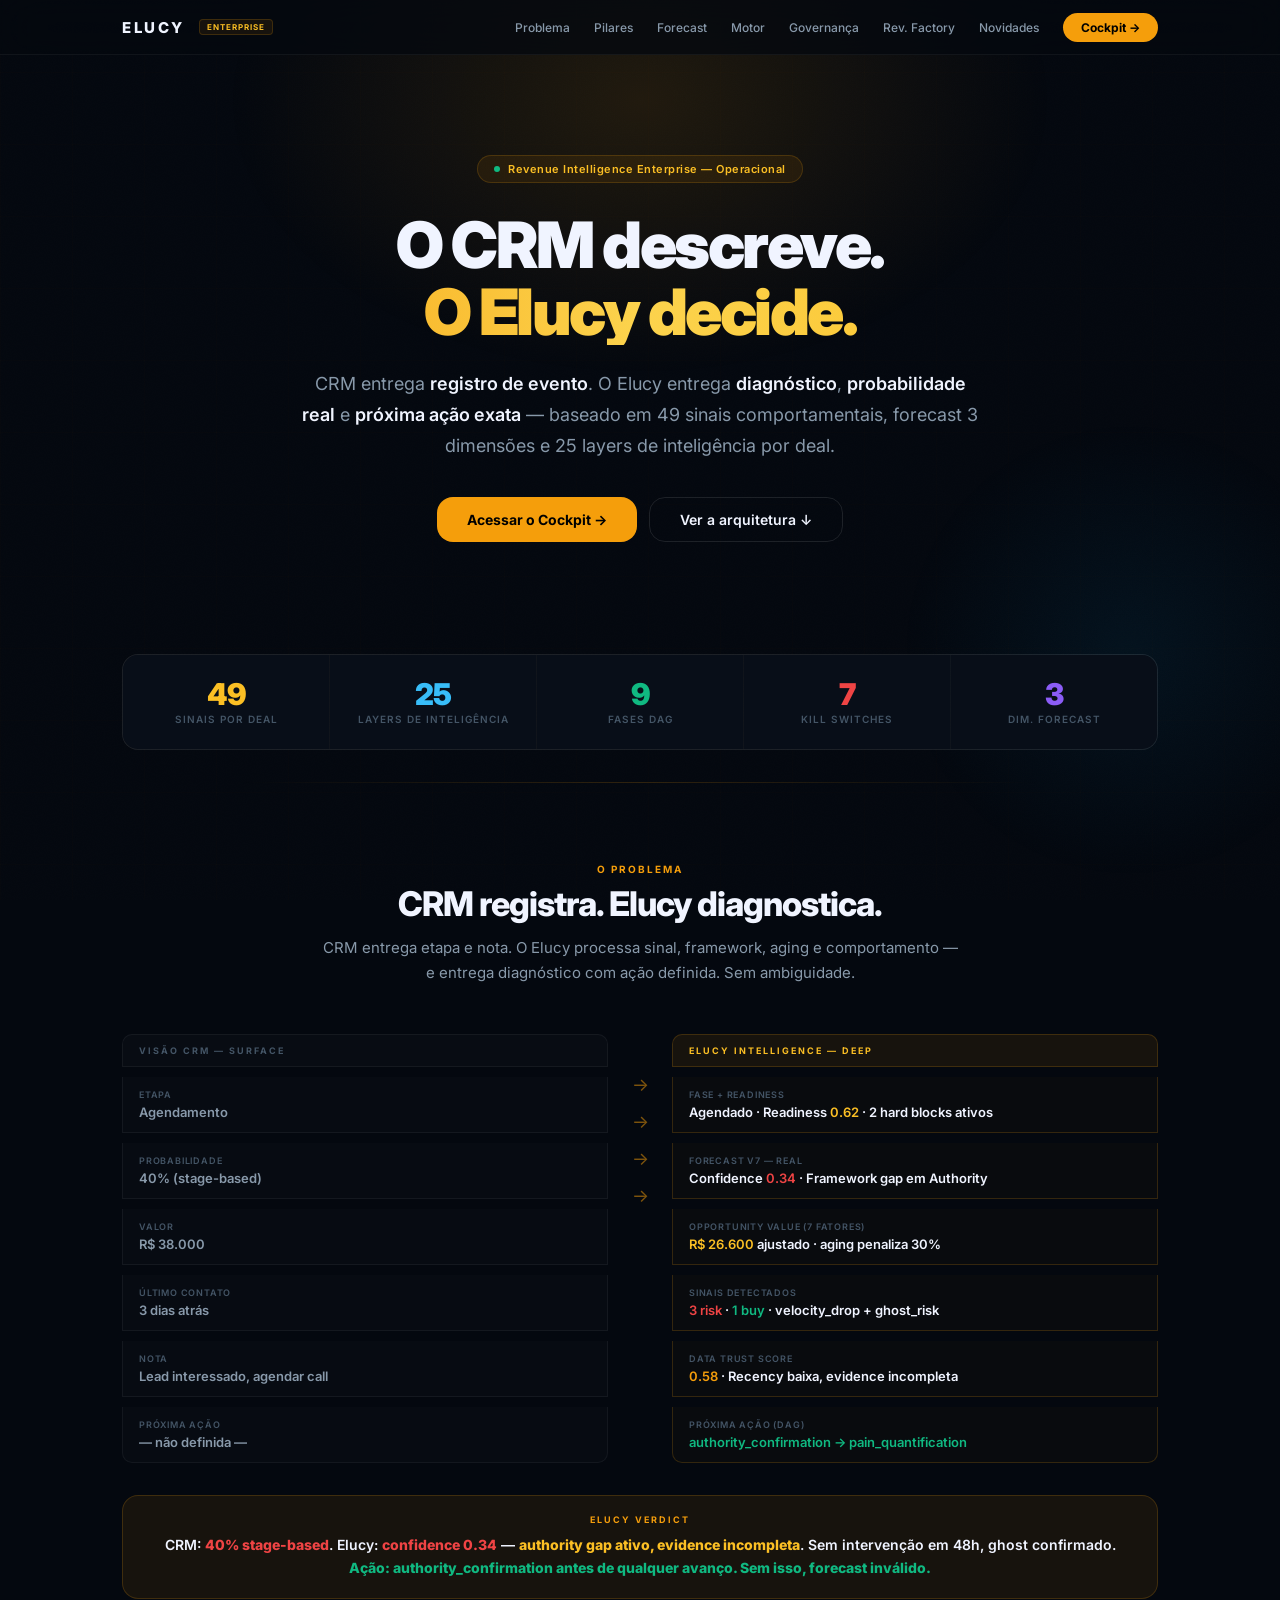
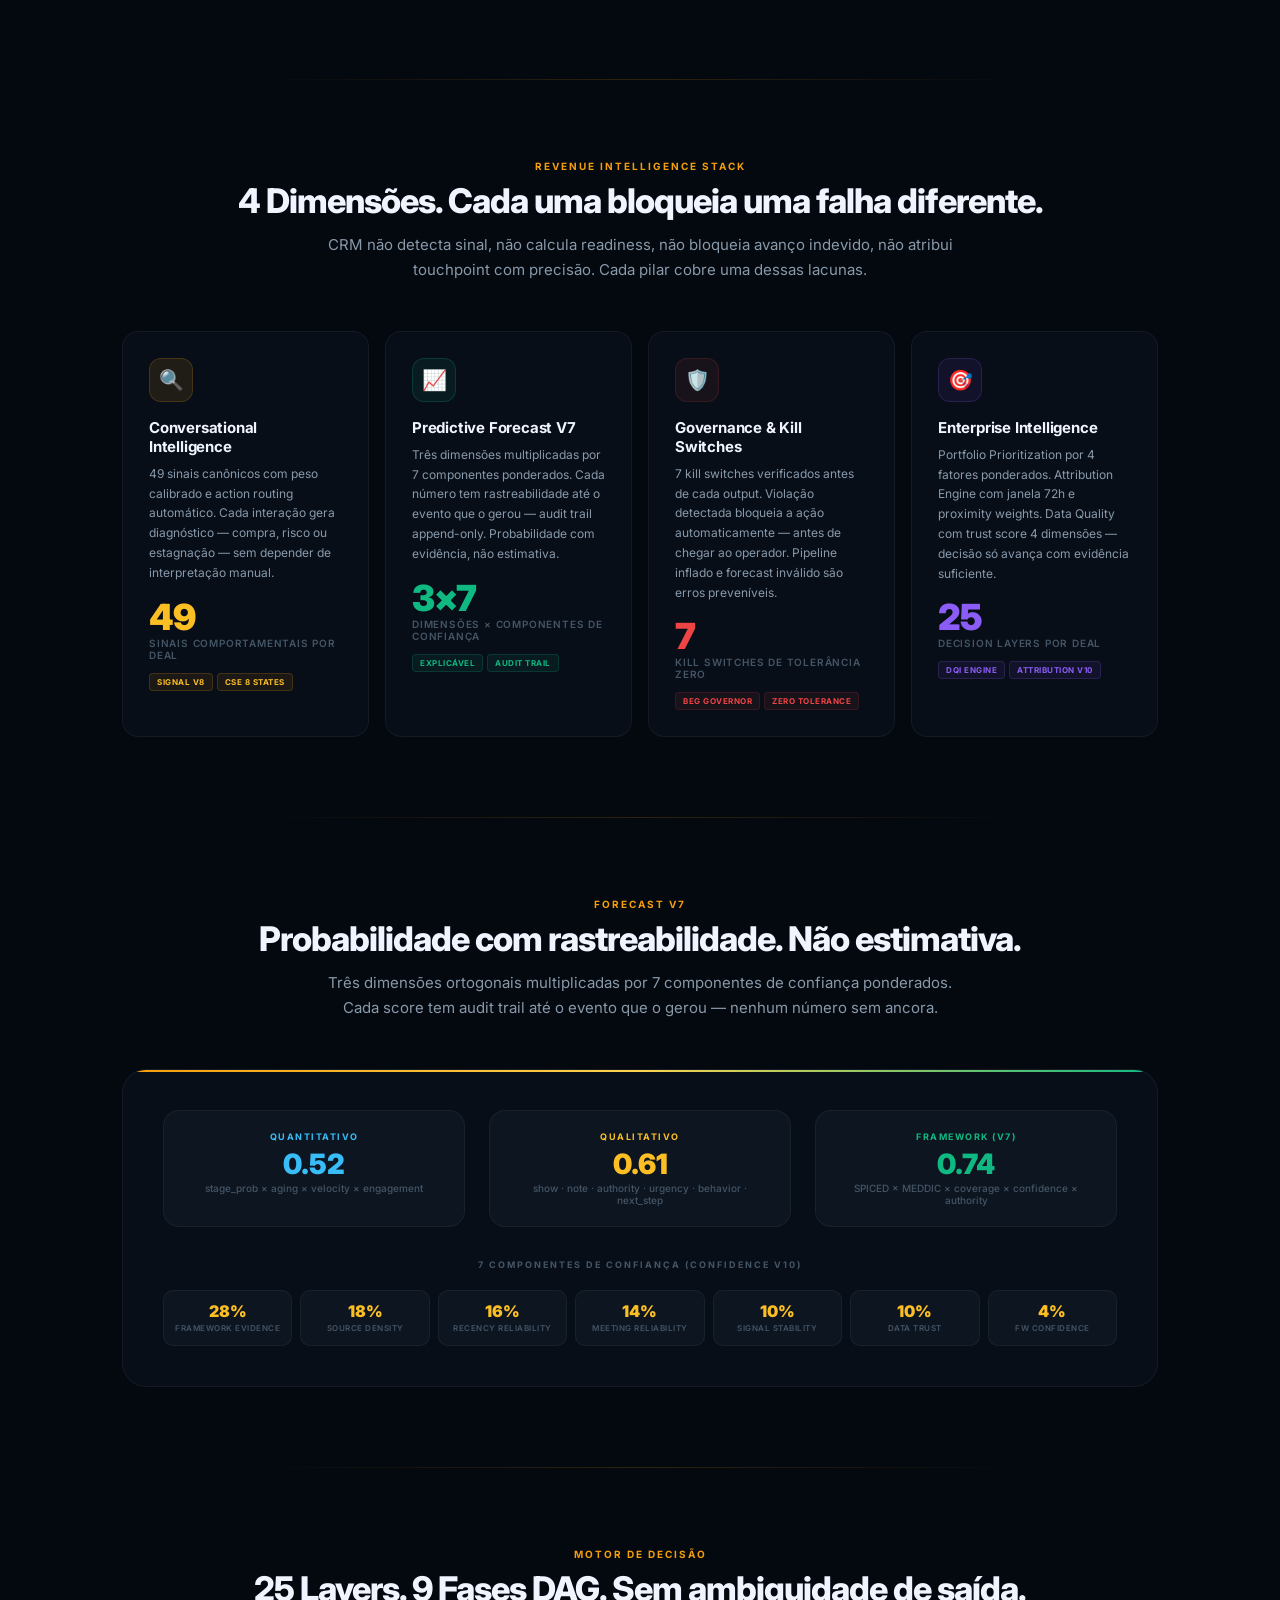
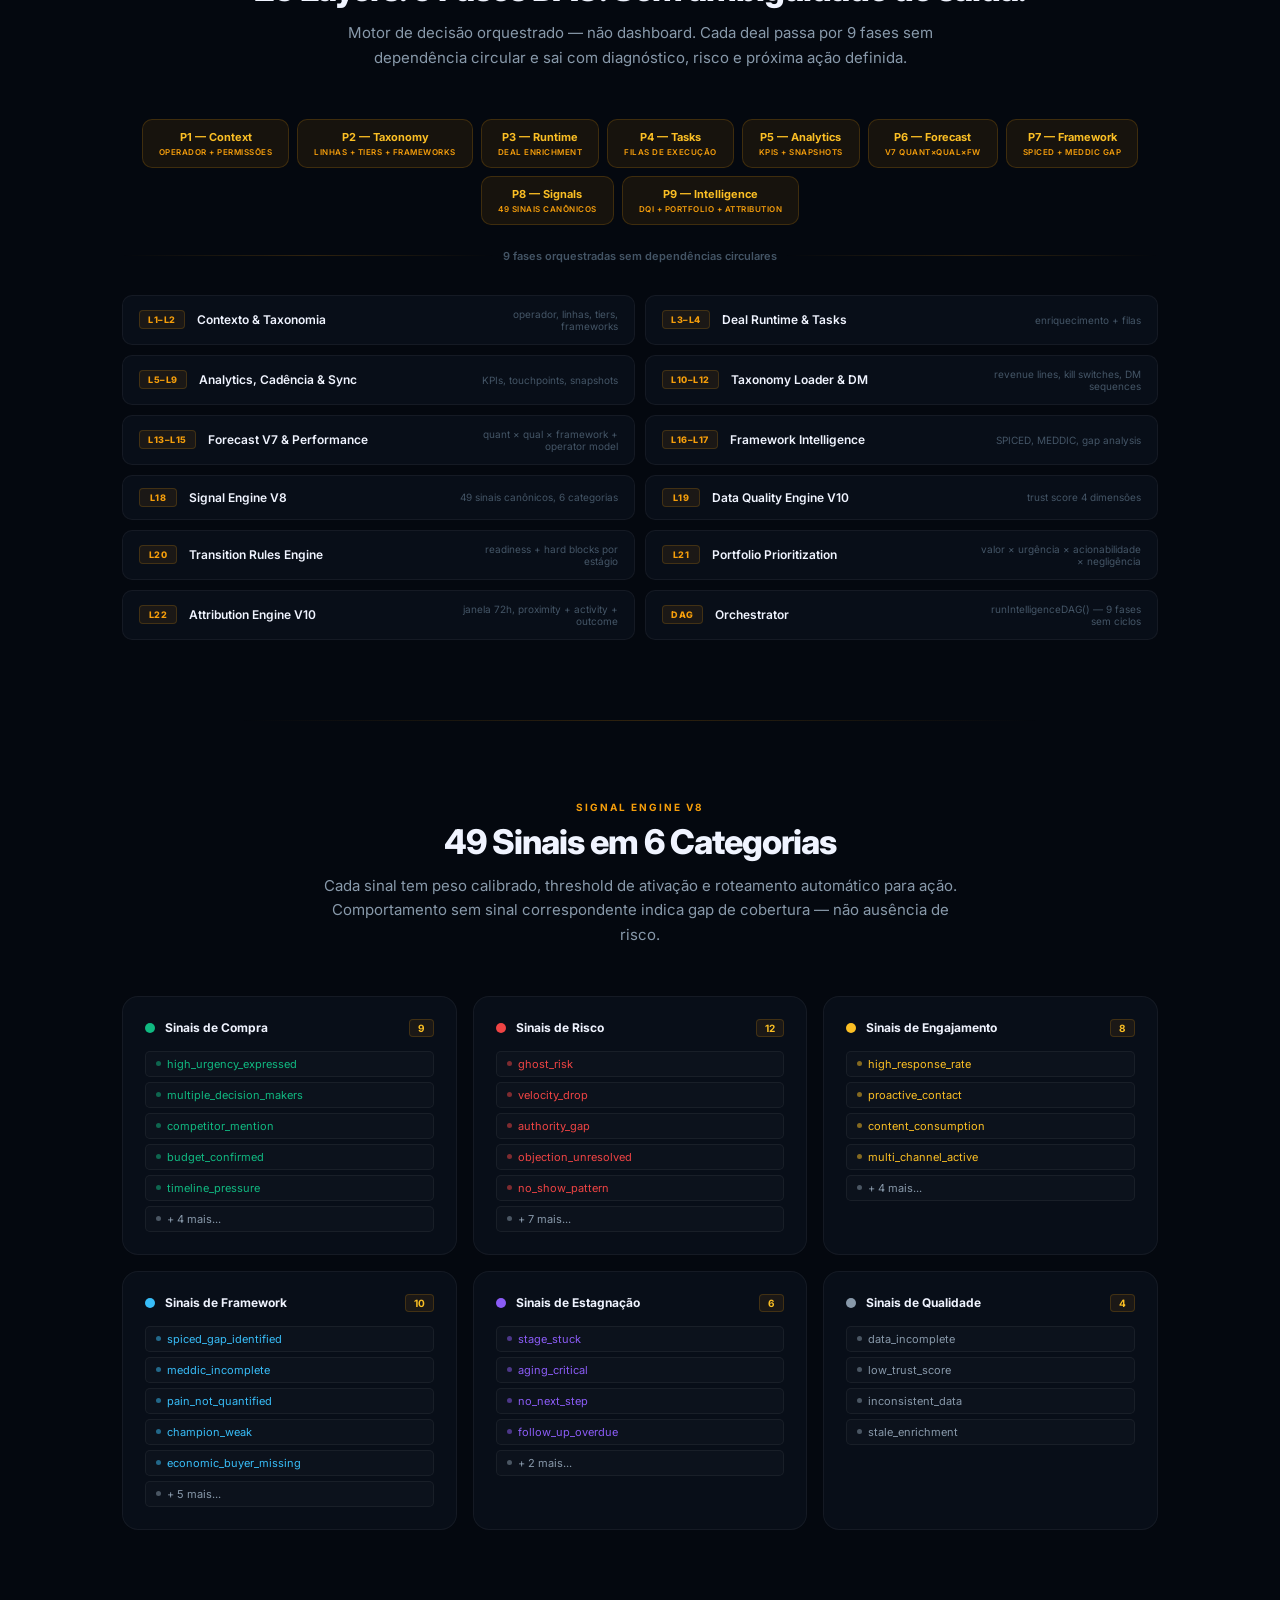
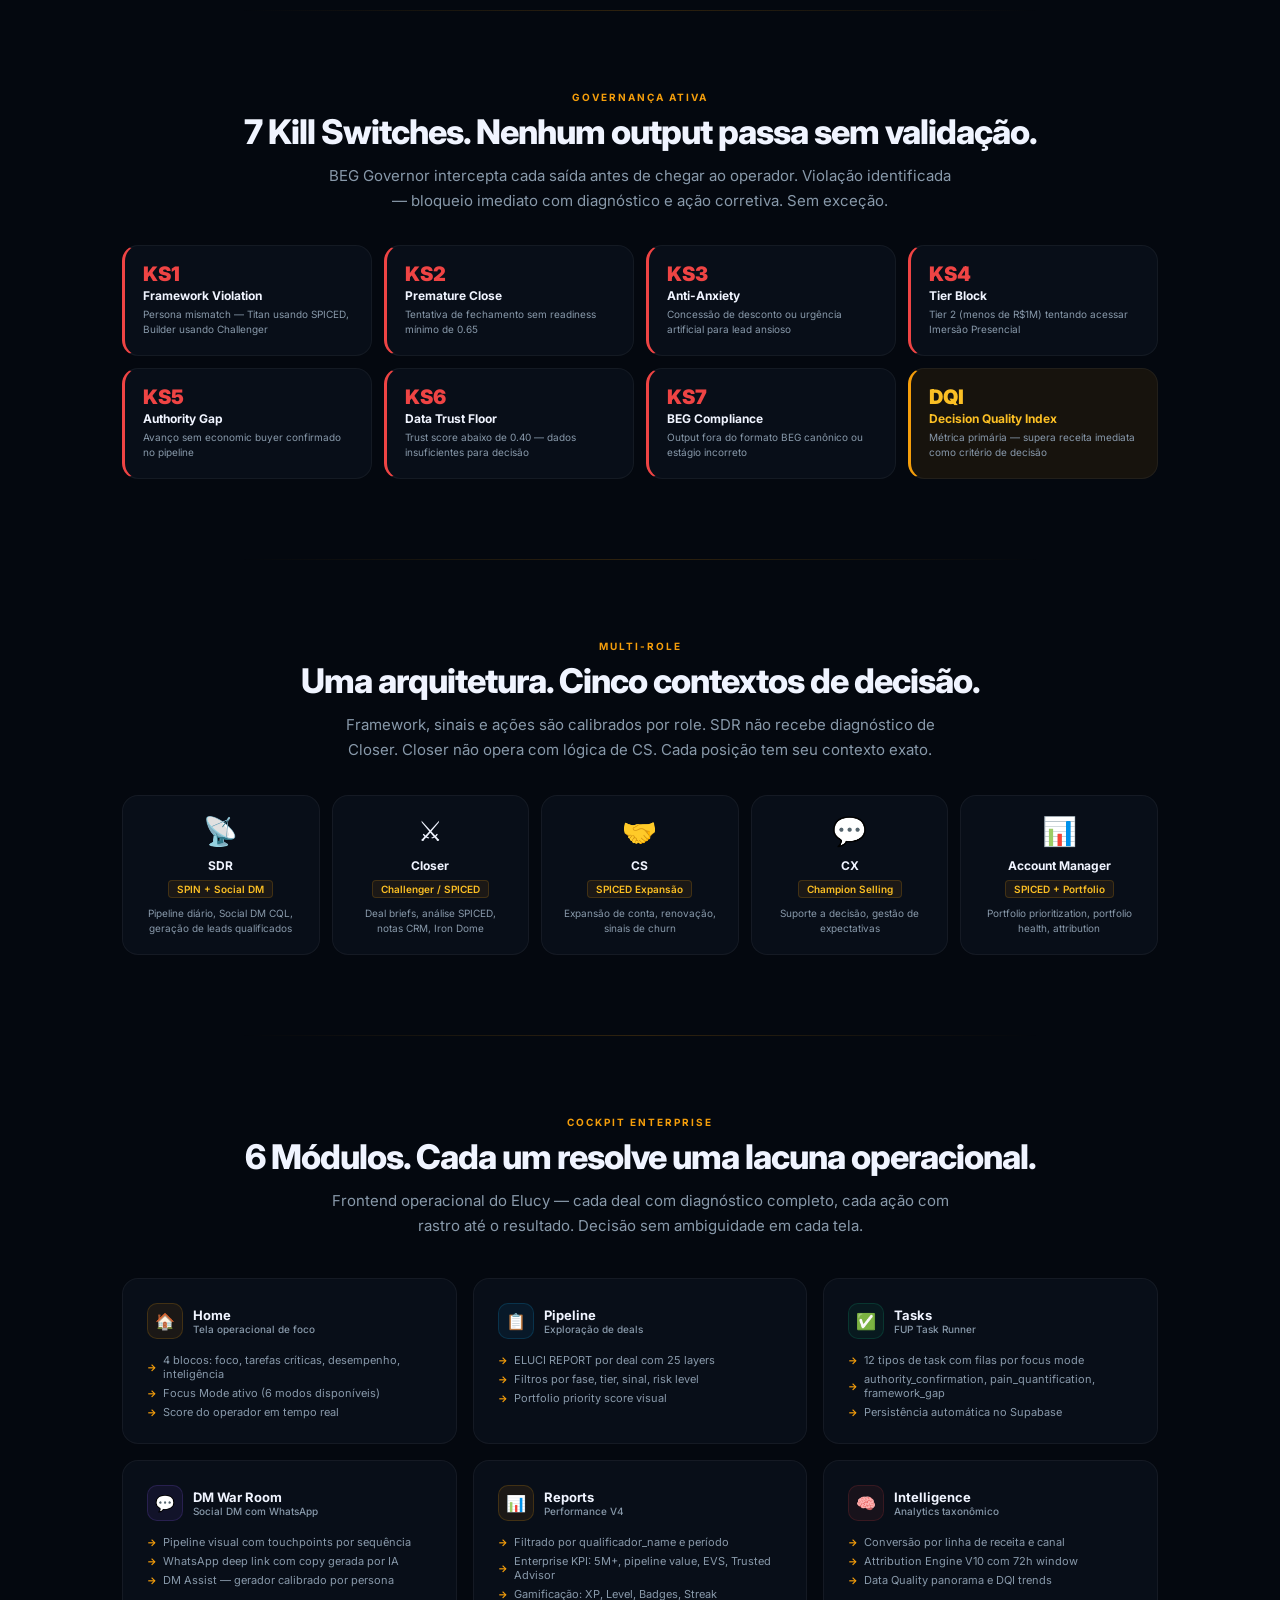
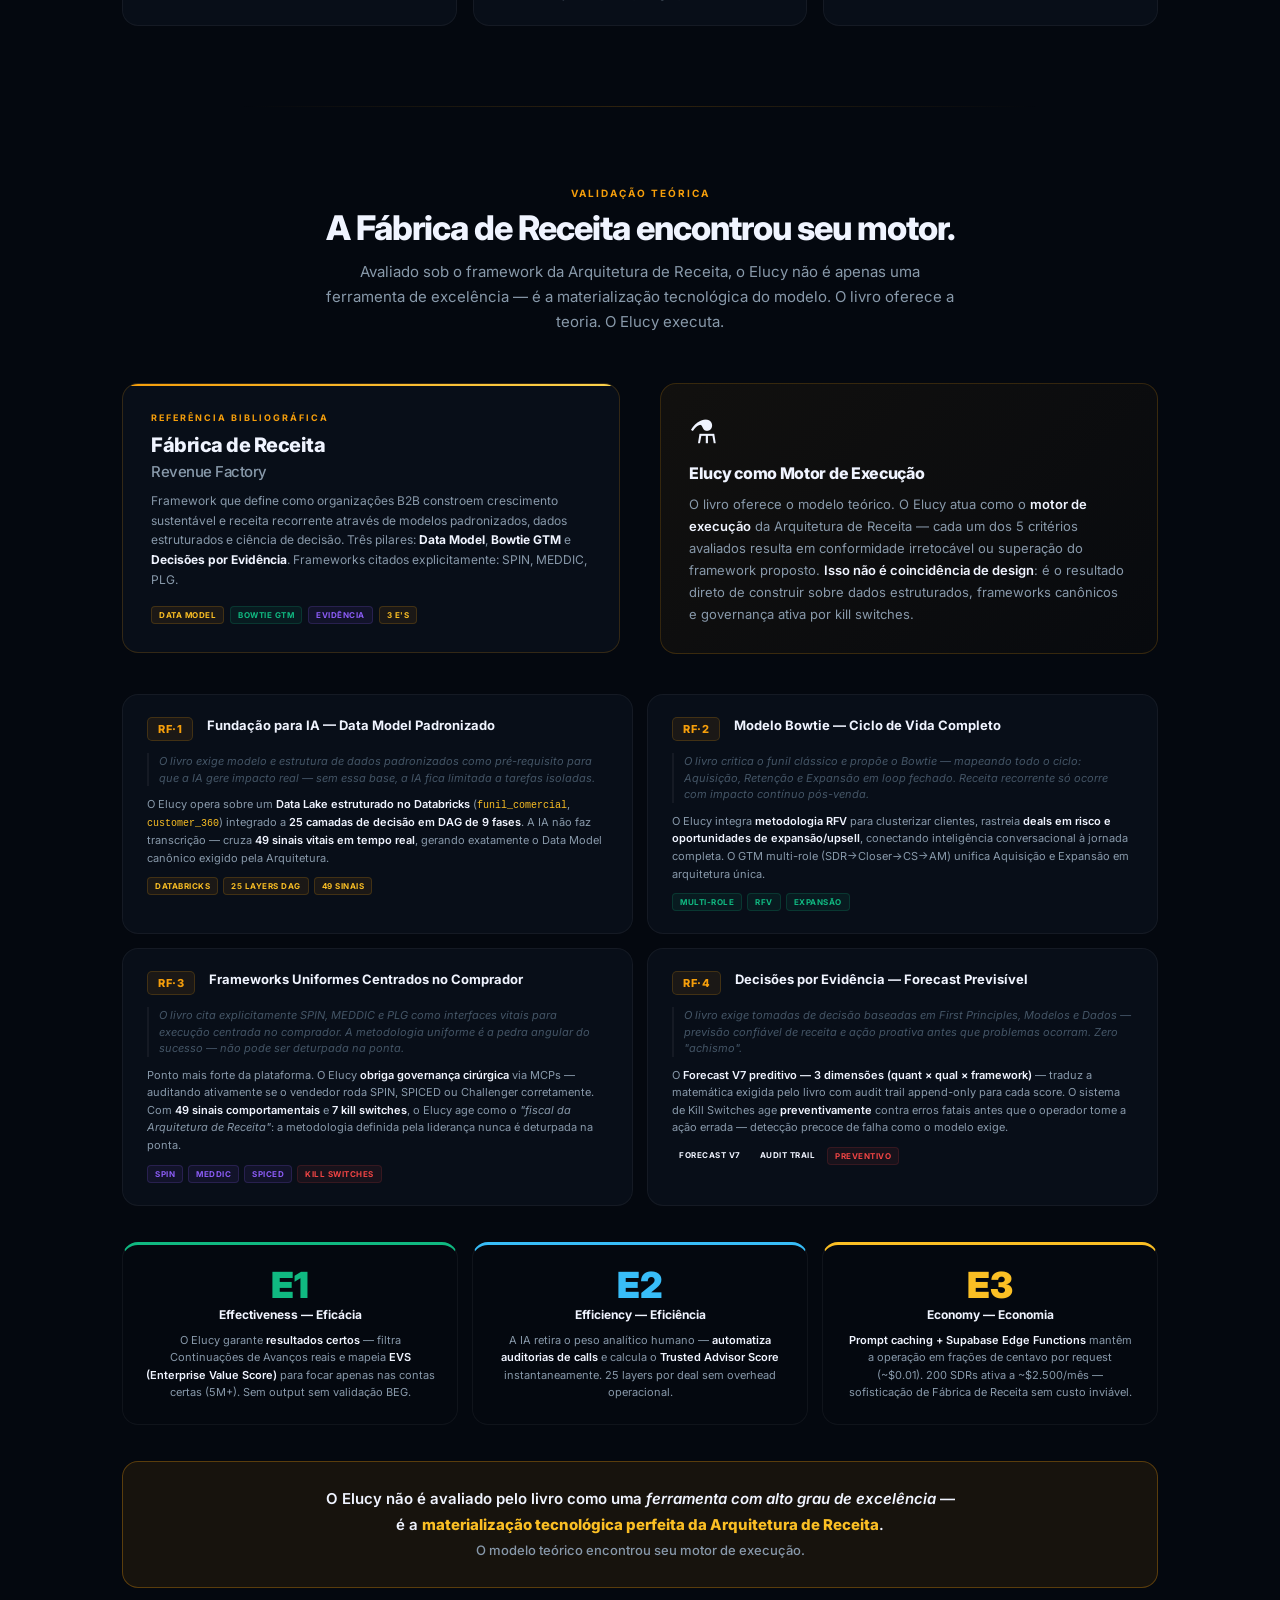
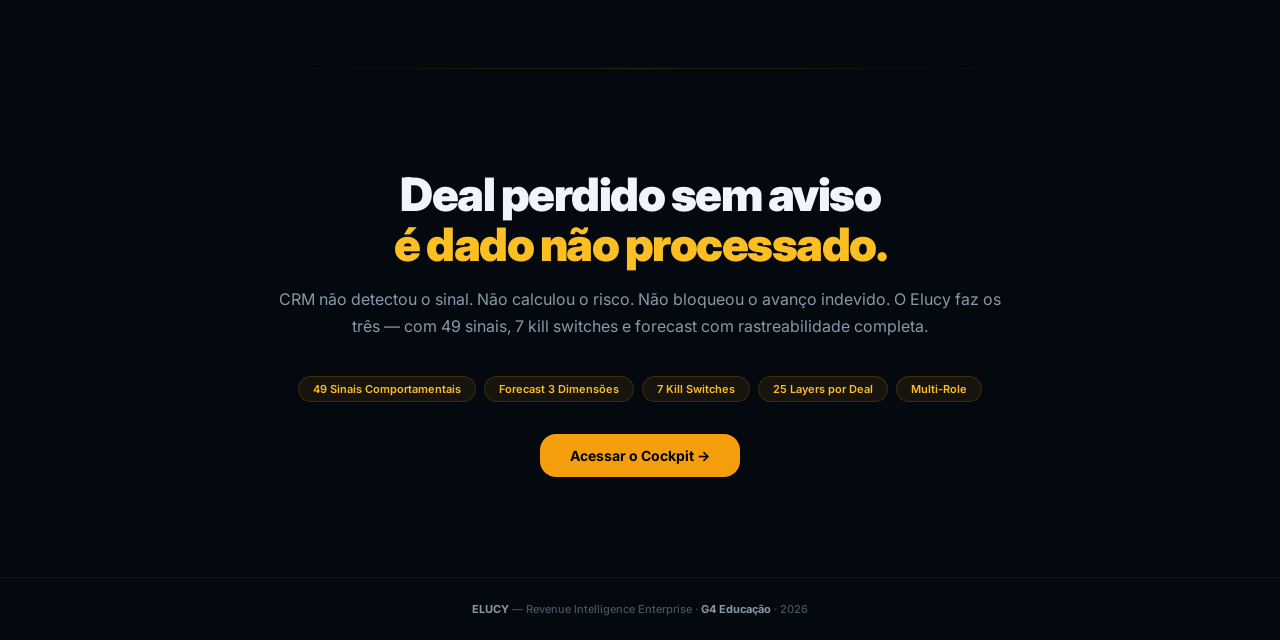
==== commit 014f43ee: "revert: voltar ao estado pre-redesign (681a4c1 — 04/04 14:14) Reverte commits: - d49c0d9 fix(layout)" ====
--- a/index.html
+++ b/index.html
@@ -1,1649 +1,1093 @@
-<!DOCTYPE html>
-<html lang="pt-BR">
-<head>
-<meta charset="UTF-8">
-<meta name="viewport" content="width=device-width,initial-scale=1">
-<title>ELUCY — Revenue Intelligence Enterprise</title>
-<link rel="icon" href="favicon-e.svg?v=4" type="image/svg+xml">
-<link rel="shortcut icon" href="favicon-e.svg?v=4">
-<link href="https://fonts.googleapis.com/css2?family=Inter:wght@400;500;600;700;800;900&display=swap" rel="stylesheet">
-<style>
-*{margin:0;padding:0;box-sizing:border-box}
-:root{
-  /* Âmbar Translúcido */
-  --bg:#04080f;--bg2:#080e18;--bg3:#0d1520;--bg4:#131d2b;--bg5:#1a2535;
-  --amber:#f59e0b;--amber2:#fbbf24;--amber3:#fcd34d;--amber-dim:#d97706;
-  --amber-glass:rgba(245,158,11,.08);--amber-glow:rgba(245,158,11,.15);
-  --amber-border:rgba(245,158,11,.18);--amber-border2:rgba(245,158,11,.30);
-  --blue:#0ea5e9;--blue2:#38bdf8;--green:#10b981;--red:#ef4444;--purple:#8b5cf6;
-  --border:rgba(255,255,255,.05);--border2:rgba(255,255,255,.10);--border3:rgba(255,255,255,.16);
-  --text:#f0f4ff;--text2:#8899aa;--text3:#445566;
-  --r:10px;--r2:16px;--r3:24px;
-  --font:-apple-system,'SF Pro Display',Inter,system-ui,sans-serif;
-}
-html{scroll-behavior:smooth}
-body{background:var(--bg);color:var(--text);font-family:var(--font);-webkit-font-smoothing:antialiased;overflow-x:hidden}
-
-/* ─ BG ─────────────────────────────────────────── */
-.bg-layer{position:fixed;inset:0;z-index:0;pointer-events:none}
-.bg-grid{background-image:linear-gradient(rgba(245,158,11,.025) 1px,transparent 1px),linear-gradient(90deg,rgba(245,158,11,.025) 1px,transparent 1px);background-size:72px 72px;opacity:.6}
-.bg-noise{background-image:url("data:image/svg+xml,%3Csvg xmlns='http://www.w3.org/2000/svg' width='200' height='200'%3E%3Cfilter id='n'%3E%3CfeTurbulence type='fractalNoise' baseFrequency='0.9' numOctaves='4'/%3E%3C/filter%3E%3Crect width='200' height='200' filter='url(%23n)' opacity='0.03'/%3E%3C/svg%3E");opacity:.4}
-.glow-top{position:fixed;top:-200px;left:50%;transform:translateX(-50%);width:900px;height:600px;background:radial-gradient(ellipse at center,rgba(245,158,11,.12) 0%,transparent 65%);z-index:0}
-.glow-right{position:fixed;bottom:0;right:-100px;width:500px;height:500px;background:radial-gradient(ellipse,rgba(14,165,233,.07) 0%,transparent 65%);z-index:0}
-
-/* ─ LAYOUT ──────────────────────────────────────── */
-main{position:relative;z-index:1}
-.wrap{max-width:1100px;margin:0 auto;padding:0 32px}
-
-/* ─ NAV ─────────────────────────────────────────── */
-nav{position:sticky;top:0;z-index:50;border-bottom:1px solid var(--border);background:rgba(4,8,15,.75);backdrop-filter:blur(24px);-webkit-backdrop-filter:blur(24px)}
-.nav-inner{height:54px;display:flex;align-items:center;gap:0;max-width:1100px;margin:0 auto;padding:0 32px}
-.logo{display:flex;align-items:center;gap:10px;text-decoration:none}
-.logo-name{font-size:15px;font-weight:800;letter-spacing:2.5px;text-transform:uppercase;color:var(--text)}
-.logo-tag{font-size:8px;font-weight:700;padding:2px 7px;border-radius:4px;background:var(--amber-glass);color:var(--amber2);border:1px solid var(--amber-border);letter-spacing:1px;text-transform:uppercase;margin-left:4px}
-.nav-links{margin-left:auto;display:flex;align-items:center;gap:24px}
-.nav-link{font-size:12px;color:var(--text2);text-decoration:none;font-weight:500;transition:.2s;cursor:pointer}
-.nav-link:hover{color:var(--amber2)}
-.btn-nav{padding:7px 18px;border-radius:20px;background:var(--amber);color:#000;font-size:12px;font-weight:700;border:none;cursor:pointer;font-family:inherit;text-decoration:none;display:inline-flex;align-items:center;gap:6px;transition:.2s}
-.btn-nav:hover{background:var(--amber2);box-shadow:0 0 20px var(--amber-glow)}
-
-/* ─ HERO ─────────────────────────────────────────── */
-.hero{padding:100px 32px 80px;text-align:center;max-width:1100px;margin:0 auto}
-.hero-pill{display:inline-flex;align-items:center;gap:8px;padding:6px 16px;border-radius:20px;border:1px solid var(--amber-border);background:var(--amber-glass);margin-bottom:28px;font-size:11px;font-weight:600;color:var(--amber2);letter-spacing:.5px}
-.hero-pill .live{width:6px;height:6px;border-radius:50%;background:var(--green);animation:blink 2s infinite}
-@keyframes blink{0%,100%{opacity:1}50%{opacity:.3}}
-.hero h1{font-size:64px;font-weight:900;line-height:1.05;letter-spacing:-2.5px;margin-bottom:24px}
-.hero h1 .line1{display:block;color:var(--text)}
-.hero h1 .line2{display:block;background:linear-gradient(90deg,var(--amber),var(--amber3),var(--amber2));-webkit-background-clip:text;-webkit-text-fill-color:transparent;background-clip:text}
-.hero-sub{font-size:18px;color:var(--text2);line-height:1.7;max-width:680px;margin:0 auto 36px;font-weight:400}
-.hero-sub b{color:var(--text);font-weight:600}
-.hero-btns{display:flex;gap:12px;justify-content:center;flex-wrap:wrap}
-.btn-primary{padding:13px 30px;border-radius:var(--r2);background:var(--amber);color:#000;font-size:14px;font-weight:700;border:none;cursor:pointer;font-family:inherit;text-decoration:none;display:inline-flex;align-items:center;gap:8px;transition:.2s}
-.btn-primary:hover{background:var(--amber2);box-shadow:0 6px 28px var(--amber-glow);transform:translateY(-1px)}
-.btn-outline{padding:13px 30px;border-radius:var(--r2);background:transparent;color:var(--text);font-size:14px;font-weight:600;border:1px solid var(--border2);cursor:pointer;font-family:inherit;text-decoration:none;transition:.2s}
-.btn-outline:hover{background:rgba(255,255,255,.04);border-color:var(--border3)}
-
-/* ─ STATS BAR ────────────────────────────────────── */
-.stats-bar{padding:32px;max-width:1100px;margin:0 auto}
-.stats-inner{display:grid;grid-template-columns:repeat(5,1fr);gap:1px;background:var(--border);border:1px solid var(--border);border-radius:var(--r2);overflow:hidden}
-.stat-cell{background:var(--bg2);padding:24px 20px;text-align:center}
-.stat-val{font-size:30px;font-weight:900;letter-spacing:-1px;line-height:1;margin-bottom:4px}
-.stat-lbl{font-size:10px;font-weight:600;color:var(--text3);text-transform:uppercase;letter-spacing:1px}
-.stat-cell.amber .stat-val{color:var(--amber2)}
-.stat-cell.blue .stat-val{color:var(--blue2)}
-.stat-cell.green .stat-val{color:var(--green)}
-.stat-cell.red .stat-val{color:var(--red)}
-.stat-cell.purple .stat-val{color:var(--purple)}
-
-/* ─ SECTION HEADERS ──────────────────────────────── */
-.sec-eyebrow{font-size:10px;font-weight:700;color:var(--amber);text-transform:uppercase;letter-spacing:2px;margin-bottom:8px;text-align:center}
-.sec-title{font-size:34px;font-weight:800;letter-spacing:-1px;margin-bottom:12px;text-align:center}
-.sec-sub{font-size:15px;color:var(--text2);line-height:1.65;text-align:center;max-width:640px;margin:0 auto}
-
-/* ─ SECTION SPACING ──────────────────────────────── */
-.section{padding:80px 32px;max-width:1100px;margin:0 auto}
-.section-divider{height:1px;background:linear-gradient(90deg,transparent,var(--amber-border),transparent);margin:0 auto;max-width:800px}
-
-/* ─ PROBLEM / CONTRAST ───────────────────────────── */
-.contrast-grid{display:grid;grid-template-columns:1fr 64px 1fr;gap:0;align-items:start;margin-top:48px}
-.contrast-col{display:flex;flex-direction:column;gap:10px}
-.contrast-col-hdr{font-size:9px;font-weight:700;text-transform:uppercase;letter-spacing:2px;padding:10px 16px;border-radius:var(--r) var(--r) 0 0;border:1px solid var(--border)}
-.contrast-col.crm .contrast-col-hdr{background:rgba(255,255,255,.02);color:var(--text3);border-color:var(--border)}
-.contrast-col.elucy .contrast-col-hdr{background:var(--amber-glass);color:var(--amber2);border-color:var(--amber-border)}
-.contrast-item{padding:12px 16px;border-left:1px solid var(--border);border-right:1px solid var(--border);border-bottom:1px solid var(--border);transition:.2s}
-.contrast-col.crm .contrast-item{background:rgba(255,255,255,.015);color:var(--text2)}
-.contrast-col.elucy .contrast-item{background:rgba(245,158,11,.025);border-color:var(--amber-border);color:var(--text)}
-.contrast-col.elucy .contrast-item:hover{background:var(--amber-glass)}
-.contrast-item-lbl{font-size:9px;color:var(--text3);font-weight:600;text-transform:uppercase;letter-spacing:.8px;margin-bottom:4px}
-.contrast-item-val{font-size:13px;font-weight:600}
-.contrast-col.crm .contrast-item-val{color:var(--text2)}
-.contrast-col.elucy .contrast-item-val{color:var(--text)}
-.contrast-item:last-child{border-radius:0 0 var(--r) var(--r)}
-.contrast-mid{display:flex;flex-direction:column;align-items:center;justify-content:center;gap:16px;padding-top:40px}
-.contrast-arrow{font-size:18px;color:var(--amber);opacity:.5;animation:arr 2s infinite}
-@keyframes arr{0%,100%{opacity:.3;transform:translateX(0)}50%{opacity:.9;transform:translateX(4px)}}
-.contrast-verdict{margin-top:32px;padding:18px 24px;background:var(--amber-glass);border:1px solid var(--amber-border);border-radius:var(--r2);text-align:center}
-.verdict-lbl{font-size:9px;font-weight:700;color:var(--amber);text-transform:uppercase;letter-spacing:2px;margin-bottom:8px}
-.verdict-text{font-size:14px;color:var(--text);font-weight:600;line-height:1.7}
-.verdict-text .risk{color:var(--red);font-weight:800}
-.verdict-text .signal{color:var(--green);font-weight:800}
-.verdict-text .amber{color:var(--amber2);font-weight:800}
-
-/* ─ PILLARS ──────────────────────────────────────── */
-.pillars-grid{display:grid;grid-template-columns:repeat(4,1fr);gap:16px;margin-top:48px}
-.pillar-card{background:var(--bg2);border:1px solid var(--border);border-radius:var(--r2);padding:26px;transition:.3s;position:relative;overflow:hidden}
-.pillar-card::after{content:'';position:absolute;bottom:0;left:0;right:0;height:2px;opacity:0;transition:.3s}
-.pillar-card:hover{border-color:var(--amber-border);transform:translateY(-3px)}
-.pillar-card:hover::after{opacity:1}
-.pillar-card.p1::after{background:var(--amber)}
-.pillar-card.p2::after{background:var(--green)}
-.pillar-card.p3::after{background:var(--red)}
-.pillar-card.p4::after{background:var(--purple)}
-.pillar-icon{width:44px;height:44px;border-radius:12px;display:flex;align-items:center;justify-content:center;font-size:20px;margin-bottom:16px}
-.pillar-card.p1 .pillar-icon{background:rgba(245,158,11,.1);border:1px solid var(--amber-border)}
-.pillar-card.p2 .pillar-icon{background:rgba(16,185,129,.08);border:1px solid rgba(16,185,129,.2)}
-.pillar-card.p3 .pillar-icon{background:rgba(239,68,68,.07);border:1px solid rgba(239,68,68,.15)}
-.pillar-card.p4 .pillar-icon{background:rgba(139,92,246,.08);border:1px solid rgba(139,92,246,.18)}
-.pillar-card h3{font-size:15px;font-weight:700;margin-bottom:8px;letter-spacing:-.2px}
-.pillar-card p{font-size:12px;color:var(--text2);line-height:1.65}
-.pillar-num{font-size:36px;font-weight:900;letter-spacing:-1.5px;margin-top:16px;line-height:1}
-.pillar-num-lbl{font-size:10px;color:var(--text3);font-weight:600;text-transform:uppercase;letter-spacing:.8px;margin-top:2px}
-.pillar-tags{display:flex;gap:4px;flex-wrap:wrap;margin-top:12px}
-.ptag{font-size:8px;font-weight:700;padding:3px 7px;border-radius:4px;text-transform:uppercase;letter-spacing:.5px}
-.ptag.amber{background:var(--amber-glass);color:var(--amber2);border:1px solid var(--amber-border)}
-.ptag.green{background:rgba(16,185,129,.08);color:var(--green);border:1px solid rgba(16,185,129,.18)}
-.ptag.red{background:rgba(239,68,68,.07);color:var(--red);border:1px solid rgba(239,68,68,.14)}
-.ptag.purple{background:rgba(139,92,246,.08);color:var(--purple);border:1px solid rgba(139,92,246,.18)}
-
-/* ─ FORECAST DEEP DIVE ───────────────────────────── */
-.forecast-card{background:var(--bg2);border:1px solid var(--border);border-radius:var(--r3);padding:40px;margin-top:48px;position:relative;overflow:hidden}
-.forecast-card::before{content:'';position:absolute;top:0;left:0;right:0;height:2px;background:linear-gradient(90deg,var(--amber),var(--amber3),var(--green))}
-.forecast-top{display:grid;grid-template-columns:1fr 1fr 1fr;gap:24px;margin-bottom:32px}
-.forecast-dim{padding:20px;background:var(--bg3);border:1px solid var(--border);border-radius:var(--r2);text-align:center}
-.forecast-dim-label{font-size:9px;font-weight:700;text-transform:uppercase;letter-spacing:1.5px;margin-bottom:8px}
-.forecast-dim-val{font-size:28px;font-weight:900;line-height:1;margin-bottom:4px}
-.forecast-dim-sub{font-size:10px;color:var(--text3);font-weight:500}
-.forecast-dim.quant .forecast-dim-label{color:var(--blue2)}
-.forecast-dim.quant .forecast-dim-val{color:var(--blue2)}
-.forecast-dim.qual .forecast-dim-label{color:var(--amber2)}
-.forecast-dim.qual .forecast-dim-val{color:var(--amber2)}
-.forecast-dim.framework .forecast-dim-label{color:var(--green)}
-.forecast-dim.framework .forecast-dim-val{color:var(--green)}
-.components-grid{display:grid;grid-template-columns:repeat(7,1fr);gap:8px}
-.comp-item{padding:12px 8px;background:var(--bg3);border:1px solid var(--border);border-radius:var(--r);text-align:center;transition:.2s}
-.comp-item:hover{border-color:var(--amber-border);background:var(--amber-glass)}
-.comp-weight{font-size:16px;font-weight:900;color:var(--amber2);line-height:1}
-.comp-name{font-size:8px;color:var(--text3);font-weight:600;text-transform:uppercase;letter-spacing:.5px;margin-top:4px;line-height:1.3}
-
-/* ─ DAG PIPELINE ─────────────────────────────────── */
-.dag-section{margin-top:48px}
-.dag-phases{display:flex;gap:8px;justify-content:center;flex-wrap:wrap;margin-top:32px}
-.dag-phase{padding:10px 16px;border-radius:var(--r);font-size:11px;font-weight:700;border:1px solid var(--border);background:var(--bg2);color:var(--text2);transition:.3s;cursor:default;text-align:center}
-.dag-phase span{display:block;font-size:8px;font-weight:600;color:var(--text3);margin-top:3px;text-transform:uppercase;letter-spacing:.5px}
-.dag-phase:hover,.dag-phase.active{border-color:var(--amber-border);background:var(--amber-glass);color:var(--amber2)}
-.dag-phase:hover span,.dag-phase.active span{color:var(--amber)}
-.dag-connector{display:flex;align-items:center;justify-content:center;gap:8px;margin:24px 0;color:var(--text3);font-size:11px;font-weight:600}
-.dag-connector::before,.dag-connector::after{content:'';flex:1;height:1px;background:linear-gradient(90deg,transparent,var(--amber-border),transparent)}
-
-/* ─ LAYERS LIST ──────────────────────────────────── */
-.layers-grid{display:grid;grid-template-columns:1fr 1fr;gap:10px;margin-top:32px}
-.layer-row{display:flex;align-items:center;gap:12px;padding:12px 16px;background:var(--bg2);border:1px solid var(--border);border-radius:var(--r);transition:.2s}
-.layer-row:hover{border-color:var(--amber-border);background:var(--amber-glass)}
-.layer-num-badge{font-size:9px;font-weight:800;color:var(--amber);background:var(--amber-glass);border:1px solid var(--amber-border);padding:3px 8px;border-radius:4px;min-width:38px;text-align:center;letter-spacing:.5px;flex-shrink:0}
-.layer-name{font-size:12px;font-weight:600;color:var(--text)}
-.layer-desc{font-size:10px;color:var(--text3);margin-left:auto;text-align:right;max-width:160px}
-
-/* ─ SIGNALS ──────────────────────────────────────── */
-.signals-section{margin-top:48px}
-.signals-cats{display:grid;grid-template-columns:repeat(3,1fr);gap:16px;margin-top:32px}
-.sig-cat{background:var(--bg2);border:1px solid var(--border);border-radius:var(--r2);padding:22px;transition:.3s}
-.sig-cat:hover{border-color:var(--amber-border)}
-.sig-cat-hdr{display:flex;align-items:center;gap:10px;margin-bottom:14px}
-.sig-cat-dot{width:10px;height:10px;border-radius:50%;flex-shrink:0}
-.sig-cat-name{font-size:12px;font-weight:700}
-.sig-cat-count{margin-left:auto;font-size:10px;font-weight:700;padding:2px 8px;border-radius:4px;background:var(--amber-glass);color:var(--amber2);border:1px solid var(--amber-border)}
-.sig-list{display:flex;flex-direction:column;gap:5px}
-.sig-item{font-size:11px;color:var(--text2);padding:5px 10px;background:rgba(255,255,255,.02);border:1px solid var(--border);border-radius:5px;display:flex;align-items:center;gap:6px;transition:.2s}
-.sig-item:hover{color:var(--text);border-color:var(--border2)}
-.sig-item::before{content:'';width:5px;height:5px;border-radius:50%;background:currentColor;opacity:.5;flex-shrink:0}
-
-/* ─ GOVERNANCE ───────────────────────────────────── */
-.gov-grid{display:grid;grid-template-columns:repeat(4,1fr);gap:12px;margin-top:32px}
-.kill-card{background:var(--bg2);border:1px solid var(--border);border-radius:var(--r2);padding:18px;border-left:3px solid var(--red);transition:.3s}
-.kill-card:hover{border-color:rgba(239,68,68,.4);background:rgba(239,68,68,.03)}
-.kill-num{font-size:20px;font-weight:900;color:var(--red);line-height:1;margin-bottom:4px}
-.kill-name{font-size:12px;font-weight:700;color:var(--text);margin-bottom:4px}
-.kill-desc{font-size:10px;color:var(--text2);line-height:1.5}
-
-/* ─ ROLES ────────────────────────────────────────── */
-.roles-grid{display:grid;grid-template-columns:repeat(5,1fr);gap:12px;margin-top:32px}
-.role-card{background:var(--bg2);border:1px solid var(--border);border-radius:var(--r2);padding:18px;text-align:center;transition:.3s}
-.role-card:hover{border-color:var(--amber-border);transform:translateY(-2px)}
-.role-icon{font-size:28px;margin-bottom:10px}
-.role-name{font-size:12px;font-weight:700;margin-bottom:4px}
-.role-framework{font-size:10px;color:var(--amber2);font-weight:600;padding:2px 8px;border-radius:4px;background:var(--amber-glass);border:1px solid var(--amber-border);display:inline-block}
-.role-desc{font-size:10px;color:var(--text2);line-height:1.5;margin-top:8px}
-
-/* ─ ARCHITECTURE ─────────────────────────────────── */
-.arch-flow{display:flex;align-items:center;gap:0;margin-top:40px;overflow-x:auto;padding:8px 0}
-.arch-node{background:var(--bg2);border:1px solid var(--border);border-radius:var(--r2);padding:16px 20px;text-align:center;min-width:160px;flex-shrink:0;transition:.2s}
-.arch-node:hover{border-color:var(--amber-border)}
-.arch-node-icon{font-size:22px;margin-bottom:6px}
-.arch-node-name{font-size:11px;font-weight:700;margin-bottom:2px}
-.arch-node-desc{font-size:9px;color:var(--text3);font-weight:500}
-.arch-arrow{font-size:18px;color:var(--amber);opacity:.4;padding:0 4px;flex-shrink:0}
-.arch-legend{display:flex;gap:16px;justify-content:center;margin-top:24px;flex-wrap:wrap}
-.arch-leg-item{display:flex;align-items:center;gap:6px;font-size:11px;color:var(--text2);font-weight:500}
-.arch-leg-dot{width:8px;height:8px;border-radius:50%}
-
-/* ─ COCKPIT PREVIEW ──────────────────────────────── */
-.cockpit-grid{display:grid;grid-template-columns:repeat(3,1fr);gap:16px;margin-top:40px}
-.cockpit-tab{background:var(--bg2);border:1px solid var(--border);border-radius:var(--r2);padding:24px;transition:.3s}
-.cockpit-tab:hover{border-color:var(--amber-border)}
-.cockpit-tab-top{display:flex;align-items:center;gap:10px;margin-bottom:14px}
-.tab-icon{width:36px;height:36px;border-radius:10px;display:flex;align-items:center;justify-content:center;font-size:16px;flex-shrink:0}
-.cockpit-tab-name{font-size:13px;font-weight:700}
-.cockpit-tab-sub{font-size:10px;color:var(--text2);font-weight:500}
-.tab-features{display:flex;flex-direction:column;gap:5px}
-.tab-feat{font-size:11px;color:var(--text2);display:flex;align-items:center;gap:6px}
-.tab-feat::before{content:'→';color:var(--amber);font-weight:700;font-size:10px}
-
-/* ─ REVENUE FACTORY ──────────────────────────────── */
-.rf-intro{display:grid;grid-template-columns:1fr 1fr;gap:40px;margin-top:48px;align-items:start}
-.rf-book-card{background:var(--bg2);border:1px solid var(--amber-border);border-radius:var(--r2);padding:28px;position:relative;overflow:hidden}
-.rf-book-card::before{content:'';position:absolute;top:0;left:0;right:0;height:2px;background:linear-gradient(90deg,var(--amber),var(--amber3))}
-.rf-book-label{font-size:9px;font-weight:700;text-transform:uppercase;letter-spacing:2px;color:var(--amber);margin-bottom:10px}
-.rf-book-title{font-size:20px;font-weight:800;letter-spacing:-.5px;margin-bottom:8px;line-height:1.25}
-.rf-book-sub{font-size:12px;color:var(--text2);line-height:1.65}
-.rf-verdict-card{background:linear-gradient(135deg,rgba(245,158,11,.06),rgba(245,158,11,.02));border:1px solid var(--amber-border);border-radius:var(--r2);padding:28px}
-.rf-verdict-icon{font-size:32px;margin-bottom:12px}
-.rf-verdict-title{font-size:16px;font-weight:800;letter-spacing:-.3px;margin-bottom:10px}
-.rf-verdict-text{font-size:13px;color:var(--text2);line-height:1.7}
-.rf-verdict-text b{color:var(--text);font-weight:600}
-.rf-criteria-grid{display:grid;grid-template-columns:1fr 1fr;gap:14px;margin-top:40px}
-.rf-crit-card{background:var(--bg2);border:1px solid var(--border);border-radius:var(--r2);padding:22px 24px;transition:.3s;position:relative;overflow:hidden}
-.rf-crit-card:hover{border-color:var(--amber-border);transform:translateY(-2px)}
-.rf-crit-card::after{content:'';position:absolute;bottom:0;left:0;right:0;height:2px;background:var(--amber);opacity:0;transition:.3s}
-.rf-crit-card:hover::after{opacity:.6}
-.rf-crit-top{display:flex;align-items:flex-start;gap:14px;margin-bottom:12px}
-.rf-crit-num{font-size:11px;font-weight:800;color:var(--amber);background:var(--amber-glass);border:1px solid var(--amber-border);padding:4px 10px;border-radius:5px;flex-shrink:0;letter-spacing:.5px}
-.rf-crit-title{font-size:13px;font-weight:700;line-height:1.3}
-.rf-crit-book{font-size:11px;color:var(--text3);line-height:1.5;border-left:2px solid var(--border);padding-left:10px;margin-bottom:10px;font-style:italic}
-.rf-crit-elucy{font-size:11px;color:var(--text2);line-height:1.6}
-.rf-crit-elucy b{color:var(--text);font-weight:600}
-.rf-crit-tags{display:flex;gap:5px;flex-wrap:wrap;margin-top:10px}
-.rf-3e{display:grid;grid-template-columns:repeat(3,1fr);gap:14px;margin-top:36px}
-.e-card{border:1px solid var(--border);border-radius:var(--r2);padding:22px;transition:.3s;text-align:center}
-.e-card:hover{border-color:var(--amber-border)}
-.e-card.effectiveness{border-top:3px solid var(--green)}
-.e-card.efficiency{border-top:3px solid var(--blue2)}
-.e-card.economy{border-top:3px solid var(--amber2)}
-.e-card-letter{font-size:36px;font-weight:900;line-height:1;margin-bottom:4px}
-.e-card.effectiveness .e-card-letter{color:var(--green)}
-.e-card.efficiency .e-card-letter{color:var(--blue2)}
-.e-card.economy .e-card-letter{color:var(--amber2)}
-.e-card-name{font-size:12px;font-weight:700;margin-bottom:10px}
-.e-card-desc{font-size:11px;color:var(--text2);line-height:1.6}
-.e-card-desc b{color:var(--text);font-weight:600}
-.rf-conclusion{margin-top:36px;padding:24px 28px;background:var(--amber-glass);border:1px solid var(--amber-border2);border-radius:var(--r2);text-align:center}
-.rf-conclusion-text{font-size:15px;font-weight:600;color:var(--text);line-height:1.7}
-.rf-conclusion-text .em{color:var(--amber2);font-weight:800}
-@media(max-width:1000px){.rf-intro{grid-template-columns:1fr}.rf-criteria-grid{grid-template-columns:1fr}.rf-3e{grid-template-columns:1fr 1fr}}
-@media(max-width:600px){.rf-3e{grid-template-columns:1fr}}
-
-/* ─ CTA FINAL ────────────────────────────────────── */
-.cta-section{padding:100px 32px;text-align:center;max-width:800px;margin:0 auto}
-.cta-section h2{font-size:46px;font-weight:900;letter-spacing:-1.5px;margin-bottom:16px;line-height:1.1}
-.cta-section h2 .amber{color:var(--amber2)}
-.cta-section p{font-size:16px;color:var(--text2);line-height:1.7;margin-bottom:36px}
-.cta-pills{display:flex;gap:8px;justify-content:center;flex-wrap:wrap;margin-bottom:32px}
-.cta-pill{font-size:11px;font-weight:600;padding:5px 14px;border-radius:20px;background:var(--amber-glass);color:var(--amber2);border:1px solid var(--amber-border)}
-
-/* ─ FOOTER ───────────────────────────────────────── */
-footer{border-top:1px solid var(--border);padding:24px 32px;text-align:center}
-.footer-text{font-size:11px;color:var(--text3);font-weight:500}
-.footer-text b{color:var(--text2)}
-
-/* ─ ANIMATIONS ───────────────────────────────────── */
-@keyframes fadeUp{from{opacity:0;transform:translateY(24px)}to{opacity:1;transform:translateY(0)}}
-.anim{opacity:0;animation:fadeUp .6s ease forwards}
-.anim.d1{animation-delay:.1s}.anim.d2{animation-delay:.2s}.anim.d3{animation-delay:.3s}.anim.d4{animation-delay:.4s}.anim.d5{animation-delay:.5s}
-
-/* ─ RESPONSIVE ───────────────────────────────────── */
-@media(max-width:1000px){
-  .hero h1{font-size:44px}
-  .pillars-grid{grid-template-columns:repeat(2,1fr)}
-  .forecast-top{grid-template-columns:1fr}
-  .components-grid{grid-template-columns:repeat(4,1fr)}
-  .layers-grid{grid-template-columns:1fr}
-  .signals-cats{grid-template-columns:1fr 1fr}
-  .gov-grid{grid-template-columns:repeat(2,1fr)}
-  .roles-grid{grid-template-columns:repeat(3,1fr)}
-  .cockpit-grid{grid-template-columns:1fr}
-  .stats-inner{grid-template-columns:repeat(3,1fr)}
-  .contrast-grid{grid-template-columns:1fr}
-  .contrast-mid{flex-direction:row;padding:8px 0}
-}
-@media(max-width:600px){
-  .hero{padding:60px 16px 48px}
-  .hero h1{font-size:32px;letter-spacing:-1px}
-  .wrap,.section,.hero,.stats-bar,.cta-section{padding-left:16px;padding-right:16px}
-  .nav-inner{padding:0 16px}
-  .nav-links .nav-link{display:none}
-  .pillars-grid{grid-template-columns:1fr}
-  .stats-inner{grid-template-columns:repeat(2,1fr)}
-  .roles-grid{grid-template-columns:repeat(2,1fr)}
-  .signals-cats{grid-template-columns:1fr}
-  .gov-grid{grid-template-columns:1fr 1fr}
-  .components-grid{grid-template-columns:repeat(3,1fr)}
-  .cta-section h2{font-size:30px}
-}
-
-/* ── PARADIGMA ───────────────────────────────────── */
-.amber-text{color:var(--amber2)}
-.paradigm-contrast{display:grid;grid-template-columns:1fr auto 1fr;gap:0;margin:40px 0;border:1px solid var(--border2);border-radius:var(--r2);overflow:hidden}
-.paradigm-col{padding:32px 28px}
-.paradigm-col.old{background:var(--bg2)}
-.paradigm-col.new{background:rgba(245,158,11,.04)}
-.paradigm-col-label{font-size:10px;font-weight:700;text-transform:uppercase;letter-spacing:1.5px;color:var(--text3);margin-bottom:20px;padding-bottom:12px;border-bottom:1px solid var(--border)}
-.paradigm-list{list-style:none;display:flex;flex-direction:column;gap:20px}
-.paradigm-list li{display:flex;align-items:flex-start;gap:14px}
-.paradigm-icon{font-size:20px;flex-shrink:0;margin-top:2px;opacity:.5}
-.paradigm-icon.elucy-icon{opacity:1}
-.paradigm-list li strong{display:block;font-size:13px;font-weight:700;color:var(--text);margin-bottom:4px}
-.paradigm-list li p{font-size:12px;color:var(--text2);line-height:1.6}
-.paradigm-divider{display:flex;flex-direction:column;align-items:center;justify-content:center;padding:0 24px;border-left:1px solid var(--border);border-right:1px solid var(--border);gap:8px}
-.paradigm-arrow{font-size:24px;color:var(--amber);font-weight:300}
-.paradigm-vs{font-size:10px;font-weight:700;color:var(--text3);text-transform:uppercase;letter-spacing:1px}
-.paradigm-quote{margin-top:40px;padding:28px 32px;border-left:3px solid var(--amber);background:rgba(245,158,11,.04);border-radius:0 var(--r) var(--r) 0}
-.pq-bar{width:3px;display:none}
-blockquote{font-size:15px;color:var(--text);line-height:1.8;font-style:italic;margin:0 0 12px}
-.pq-source{font-size:11px;color:var(--text3);font-weight:600;letter-spacing:.5px}
-
-/* ── COMO PENSA ──────────────────────────────────── */
-.how-flow{display:flex;align-items:flex-start;gap:0;margin:40px 0;overflow-x:auto;padding-bottom:8px}
-.how-step{flex:1;min-width:160px;padding:20px 16px;background:var(--bg3);border:1px solid var(--border);border-radius:var(--r)}
-.how-step-num{font-size:11px;font-weight:800;color:var(--amber);margin-bottom:8px;letter-spacing:1px}
-.how-step-title{font-size:13px;font-weight:700;color:var(--text);margin-bottom:6px;line-height:1.3}
-.how-step-desc{font-size:11px;color:var(--text2);line-height:1.6}
-.how-arrow{flex-shrink:0;padding:0 8px;font-size:18px;color:var(--amber);opacity:.5;align-self:center;margin-top:-10px}
-.signals-live-demo{margin-top:48px}
-.sld-title{font-size:13px;font-weight:700;color:var(--text2);text-transform:uppercase;letter-spacing:1px;margin-bottom:20px}
-.sld-grid{display:grid;grid-template-columns:repeat(3,1fr);gap:12px}
-.sld-item{padding:18px;border-radius:var(--r);border:1px solid var(--border)}
-.sld-item.risk{border-left:3px solid var(--red);background:rgba(239,68,68,.04)}
-.sld-item.buy{border-left:3px solid var(--green);background:rgba(16,185,129,.04)}
-.sld-item.neutral{border-left:3px solid var(--amber);background:rgba(245,158,11,.04)}
-.sld-event{font-size:12px;font-weight:600;color:var(--text);margin-bottom:8px;line-height:1.4}
-.sld-signal code{font-size:10px;background:var(--bg4);padding:2px 6px;border-radius:4px;color:var(--amber2);font-family:monospace}
-.sld-delta{font-size:11px;font-weight:800;margin:8px 0 6px;letter-spacing:.5px}
-.sld-delta.neg{color:var(--red)}
-.sld-delta.pos{color:var(--green)}
-.sld-delta.warn{color:var(--amber2)}
-.sld-consequence{font-size:11px;color:var(--text2);line-height:1.6}
-
-/* ── PERSONAS ────────────────────────────────────── */
-.personas-grid{display:grid;grid-template-columns:repeat(3,1fr);gap:16px;margin:40px 0}
-.persona-card{padding:24px;border-radius:var(--r2);border:1px solid var(--border2)}
-.persona-card.titan{border-top:2px solid var(--amber);background:rgba(245,158,11,.03)}
-.persona-card.builder{border-top:2px solid var(--blue);background:rgba(14,165,233,.03)}
-.persona-card.executor{border-top:2px solid var(--purple);background:rgba(139,92,246,.03)}
-.persona-header{margin-bottom:16px}
-.persona-badge{font-size:14px;font-weight:800;color:var(--text);margin-bottom:4px;letter-spacing:.5px}
-.persona-profile{font-size:11px;color:var(--text3);font-weight:500}
-.persona-fear{padding:12px;background:var(--bg4);border-radius:var(--r);margin-bottom:12px}
-.persona-fear-label{font-size:9px;font-weight:700;text-transform:uppercase;letter-spacing:1px;color:var(--text3);margin-bottom:4px}
-.persona-fear-text{font-size:13px;font-weight:700;color:var(--text)}
-.persona-framework{margin-bottom:16px}
-.pf-badge{font-size:10px;font-weight:700;padding:3px 10px;border-radius:20px;background:var(--amber-glass);color:var(--amber2);border:1px solid var(--amber-border)}
-.persona-approach .pa-title{font-size:10px;font-weight:700;text-transform:uppercase;letter-spacing:.8px;color:var(--text3);margin-bottom:10px}
-.pa-list{list-style:none;display:flex;flex-direction:column;gap:8px}
-.pa-list li{font-size:11px;color:var(--text2);padding-left:12px;position:relative;line-height:1.5}
-.pa-list li::before{content:'→';position:absolute;left:0;color:var(--amber);font-size:10px}
-.persona-block{margin-top:16px;padding:10px 12px;background:rgba(239,68,68,.06);border-radius:var(--r);border:1px solid rgba(239,68,68,.15);font-size:11px;color:var(--red);display:flex;align-items:center;gap:8px}
-.persona-insight{margin-top:32px;padding:24px 28px;background:var(--bg3);border:1px solid var(--border2);border-radius:var(--r2)}
-.pi-label{font-size:10px;font-weight:700;text-transform:uppercase;letter-spacing:1px;color:var(--amber);margin-bottom:10px}
-.pi-text{font-size:13px;color:var(--text2);line-height:1.8}
-.pi-text strong{color:var(--text)}
-
-/* ── BLDE ────────────────────────────────────────── */
-.blde-grid{display:grid;grid-template-columns:1fr 1fr;gap:20px;margin:40px 0}
-.blde-card{padding:28px;border-radius:var(--r2);border:1px solid var(--border2);background:var(--bg2)}
-.blde-icon{font-size:28px;margin-bottom:12px}
-.blde-title{font-size:16px;font-weight:800;color:var(--text);margin-bottom:4px}
-.blde-sub{font-size:11px;color:var(--text3);font-weight:600;text-transform:uppercase;letter-spacing:.8px;margin-bottom:16px}
-.blde-desc p{font-size:12px;color:var(--text2);line-height:1.7;margin-bottom:14px}
-.blde-cats{display:flex;flex-direction:column;gap:8px;margin-bottom:14px}
-.blde-cat{display:flex;align-items:center;gap:10px;font-size:12px;color:var(--text2)}
-.bc-badge{font-size:9px;font-weight:800;padding:2px 8px;border-radius:20px;letter-spacing:1px;flex-shrink:0}
-.blde-cat.fact .bc-badge{background:rgba(16,185,129,.15);color:var(--green)}
-.blde-cat.infer .bc-badge{background:rgba(245,158,11,.15);color:var(--amber2)}
-.blde-cat.hypo .bc-badge{background:rgba(139,92,246,.15);color:var(--purple)}
-.blde-footer-note{font-size:11px;color:var(--text3) !important;font-style:italic}
-.blde-example{margin:16px 0;display:grid;grid-template-columns:1fr auto 1fr;gap:8px;align-items:center}
-.blde-ex-bad,.blde-ex-good{padding:12px;border-radius:var(--r);font-size:11px;line-height:1.6}
-.blde-ex-bad{background:rgba(239,68,68,.06);border:1px solid rgba(239,68,68,.15)}
-.blde-ex-good{background:rgba(16,185,129,.06);border:1px solid rgba(16,185,129,.15)}
-.blde-ex-label{font-size:9px;font-weight:800;letter-spacing:1px;margin-bottom:6px}
-.blde-ex-label.bad{color:var(--red)}
-.blde-ex-label.good{color:var(--green)}
-.blde-ex-text{color:var(--text2)}
-.blde-ex-arrow{font-size:20px;color:var(--amber);opacity:.6}
-.black-box-protocol{margin-top:32px;padding:28px 32px;border:1px solid rgba(139,92,246,.25);border-radius:var(--r2);background:rgba(139,92,246,.04)}
-.bbp-header{display:flex;align-items:center;gap:14px;margin-bottom:16px}
-.bbp-badge{font-size:11px;font-weight:700;padding:4px 12px;border-radius:20px;background:rgba(139,92,246,.12);color:var(--purple);border:1px solid rgba(139,92,246,.2)}
-.bbp-title{font-size:16px;font-weight:800;color:var(--text)}
-.bbp-body p{font-size:12px;color:var(--text2);line-height:1.7;margin-bottom:12px}
-.bbp-rule{display:flex;align-items:center;gap:10px;font-size:12px;color:var(--text2);padding:8px 12px;background:var(--bg4);border-radius:var(--r);margin-bottom:8px}
-.bbp-rule-icon{flex-shrink:0}
-.bbp-note{font-style:italic;color:var(--text3) !important}
-
-/* ── TECH ────────────────────────────────────────── */
-.tech-grid{display:grid;grid-template-columns:repeat(4,1fr);gap:14px;margin:36px 0}
-.tech-card{padding:22px;border-radius:var(--r2);border:1px solid var(--border);background:var(--bg2);text-align:center}
-.tech-icon{font-size:24px;margin-bottom:12px}
-.tech-title{font-size:13px;font-weight:700;color:var(--text);margin-bottom:8px}
-.tech-desc{font-size:11px;color:var(--text2);line-height:1.6}
-.tech-cost-bar{text-align:center;padding:36px;background:var(--bg3);border-radius:var(--r2);border:1px solid var(--amber-border);margin-bottom:32px}
-.tcb-label{font-size:10px;font-weight:700;text-transform:uppercase;letter-spacing:1.5px;color:var(--text3);margin-bottom:8px}
-.tcb-value{font-size:48px;font-weight:900;color:var(--amber2);letter-spacing:-2px;line-height:1;margin-bottom:8px}
-.tcb-sub{font-size:11px;color:var(--text2)}
-.complexity-inversion{padding:32px;background:var(--bg2);border-radius:var(--r2);border:1px solid var(--border2)}
-.ci-title{font-size:16px;font-weight:800;color:var(--text);margin-bottom:16px}
-.ci-desc p{font-size:13px;color:var(--text2);line-height:1.7;margin-bottom:10px}
-.ci-desc strong{color:var(--text)}
-.ci-visual{margin-top:24px;display:flex;flex-direction:column;align-items:center;gap:16px}
-.ci-backend{width:100%;padding:18px 20px;background:var(--bg4);border-radius:var(--r);border:1px solid var(--border)}
-.ci-be-label{font-size:10px;font-weight:700;text-transform:uppercase;letter-spacing:1px;color:var(--text3);margin-bottom:10px}
-.ci-be-items{display:flex;gap:8px;flex-wrap:wrap}
-.ci-be-items span{font-size:10px;padding:3px 8px;background:var(--bg3);border:1px solid var(--border2);border-radius:20px;color:var(--text2);font-weight:500}
-.ci-arrow-down{font-size:24px;color:var(--amber);opacity:.5}
-.ci-frontend{width:100%;padding:18px 20px;background:rgba(245,158,11,.06);border:1px solid var(--amber-border);border-radius:var(--r)}
-.ci-fe-label{font-size:10px;font-weight:700;text-transform:uppercase;letter-spacing:1px;color:var(--amber);margin-bottom:8px}
-.ci-fe-action{font-size:13px;color:var(--text);line-height:1.6}
-.ci-fe-action em{color:var(--amber2);font-style:normal;font-weight:600}
-
-@media(max-width:768px){
-  .paradigm-contrast{grid-template-columns:1fr;gap:0}
-  .paradigm-divider{flex-direction:row;padding:16px;border:none;border-top:1px solid var(--border);border-bottom:1px solid var(--border)}
-  .personas-grid,.sld-grid,.blde-grid,.tech-grid{grid-template-columns:1fr}
-  .how-flow{flex-direction:column}
-  .how-arrow{transform:rotate(90deg);padding:8px 0;align-self:center}
-  .blde-example{grid-template-columns:1fr;gap:8px}
-  .blde-ex-arrow{text-align:center;transform:rotate(90deg)}
-}
-
-</style>
-</head>
-<body>
-
-<!-- BG -->
-<div class="bg-layer bg-grid"></div>
-<div class="bg-layer bg-noise"></div>
-<div class="glow-top"></div>
-<div class="glow-right"></div>
-
-<main>
-
-<!-- ═══════════════════════════════════ NAV ═══ -->
-<nav>
-  <div class="nav-inner">
-    <a class="logo" href="#">
-      <span class="logo-name">Elucy</span>
-      <span class="logo-tag">ENTERPRISE</span>
-    </a>
-    <div class="nav-links">
-      <span class="nav-link" onclick="document.getElementById('s-problem').scrollIntoView({behavior:'smooth'})">Problema</span>
-      <span class="nav-link" onclick="document.getElementById('s-paradigm').scrollIntoView({behavior:'smooth'})">Paradigma</span>
-      <span class="nav-link" onclick="document.getElementById('s-how').scrollIntoView({behavior:'smooth'})">Como Funciona</span>
-      <span class="nav-link" onclick="document.getElementById('s-personas').scrollIntoView({behavior:'smooth'})">Personas</span>
-      <span class="nav-link" onclick="document.getElementById('s-governance').scrollIntoView({behavior:'smooth'})">Governança</span>
-      <span class="nav-link" onclick="document.getElementById('s-blde').scrollIntoView({behavior:'smooth'})">Black Box</span>
-      <span class="nav-link" onclick="document.getElementById('s-cockpit').scrollIntoView({behavior:'smooth'})">Cockpit</span>
-      <a href="cockpit.html" class="btn-nav">Acessar Cockpit →</a>
-    </div>
-  </div>
-</nav>
-
-<!-- ═══════════════════════════════════ HERO ═══ -->
-<div class="hero anim">
-  <div class="hero-pill">
-    <span class="live"></span>
-    Revenue Intelligence Enterprise — Operacional
-  </div>
-  <h1>
-    <span class="line1">O CRM descreve.</span>
-    <span class="line2">O Elucy decide.</span>
-  </h1>
-  <p class="hero-sub anim d2">
-    CRM entrega <b>registro de evento</b>. O Elucy entrega <b>diagnóstico</b>, <b>probabilidade real</b> e <b>próxima ação exata</b> — baseado em 49 sinais comportamentais, forecast 3 dimensões e 25 layers de inteligência por deal.
-  </p>
-  <div class="hero-btns anim d3">
-    <a class="btn-primary" href="cockpit.html">Acessar o Cockpit →</a>
-    <a class="btn-outline" onclick="document.getElementById('s-problem').scrollIntoView({behavior:'smooth'})">Ver a arquitetura ↓</a>
-  </div>
-</div>
-
-<!-- ═══════════════════════════════════ STATS BAR ═══ -->
-<div class="stats-bar anim d4">
-  <div class="stats-inner">
-    <div class="stat-cell amber">
-      <div class="stat-val">49</div>
-      <div class="stat-lbl">Sinais por Deal</div>
-    </div>
-    <div class="stat-cell blue">
-      <div class="stat-val">25</div>
-      <div class="stat-lbl">Layers de Inteligência</div>
-    </div>
-    <div class="stat-cell green">
-      <div class="stat-val">9</div>
-      <div class="stat-lbl">Fases DAG</div>
-    </div>
-    <div class="stat-cell red">
-      <div class="stat-val">7</div>
-      <div class="stat-lbl">Kill Switches</div>
-    </div>
-    <div class="stat-cell purple">
-      <div class="stat-val">3</div>
-      <div class="stat-lbl">Dim. Forecast</div>
-    </div>
-  </div>
-</div>
-
-<div class="section-divider"></div>
-
-<!-- ═══════════════════════════════════ PROBLEMA / CONTRASTE ═══ -->
-<section id="s-problem" class="section">
-  <div class="sec-eyebrow">O Problema</div>
-  <div class="sec-title">CRM registra. Elucy diagnostica.</div>
-  <p class="sec-sub">CRM entrega etapa e nota. O Elucy processa sinal, framework, aging e comportamento — e entrega diagnóstico com ação definida. Sem ambiguidade.</p>
-
-  <div class="contrast-grid">
-    <!-- CRM -->
-    <div class="contrast-col crm">
-      <div class="contrast-col-hdr">Visão CRM — Surface</div>
-      <div class="contrast-item">
-        <div class="contrast-item-lbl">Etapa</div>
-        <div class="contrast-item-val">Agendamento</div>
-      </div>
-      <div class="contrast-item">
-        <div class="contrast-item-lbl">Probabilidade</div>
-        <div class="contrast-item-val">40% (stage-based)</div>
-      </div>
-      <div class="contrast-item">
-        <div class="contrast-item-lbl">Valor</div>
-        <div class="contrast-item-val">R$ 38.000</div>
-      </div>
-      <div class="contrast-item">
-        <div class="contrast-item-lbl">Último Contato</div>
-        <div class="contrast-item-val">3 dias atrás</div>
-      </div>
-      <div class="contrast-item">
-        <div class="contrast-item-lbl">Nota</div>
-        <div class="contrast-item-val">Lead interessado, agendar call</div>
-      </div>
-      <div class="contrast-item">
-        <div class="contrast-item-lbl">Próxima Ação</div>
-        <div class="contrast-item-val">— não definida —</div>
-      </div>
-    </div>
-
-    <!-- SETAS -->
-    <div class="contrast-mid">
-      <span class="contrast-arrow">→</span>
-      <span class="contrast-arrow">→</span>
-      <span class="contrast-arrow">→</span>
-      <span class="contrast-arrow">→</span>
-    </div>
-
-    <!-- ELUCY -->
-    <div class="contrast-col elucy">
-      <div class="contrast-col-hdr">Elucy Intelligence — Deep</div>
-      <div class="contrast-item">
-        <div class="contrast-item-lbl">Fase + Readiness</div>
-        <div class="contrast-item-val">Agendado · Readiness <span style="color:var(--amber2)">0.62</span> · 2 hard blocks ativos</div>
-      </div>
-      <div class="contrast-item">
-        <div class="contrast-item-lbl">Forecast V7 — Real</div>
-        <div class="contrast-item-val">Confidence <span style="color:var(--red)">0.34</span> · Framework gap em Authority</div>
-      </div>
-      <div class="contrast-item">
-        <div class="contrast-item-lbl">Opportunity Value (7 fatores)</div>
-        <div class="contrast-item-val"><span style="color:var(--amber2)">R$ 26.600</span> ajustado · aging penaliza 30%</div>
-      </div>
-      <div class="contrast-item">
-        <div class="contrast-item-lbl">Sinais Detectados</div>
-        <div class="contrast-item-val"><span style="color:var(--red)">3 risk</span> · <span style="color:var(--green)">1 buy</span> · velocity_drop + ghost_risk</div>
-      </div>
-      <div class="contrast-item">
-        <div class="contrast-item-lbl">Data Trust Score</div>
-        <div class="contrast-item-val"><span style="color:var(--amber)">0.58</span> · Recency baixa, evidence incompleta</div>
-      </div>
-      <div class="contrast-item">
-        <div class="contrast-item-lbl">Próxima Ação (DAG)</div>
-        <div class="contrast-item-val" style="color:var(--green)">authority_confirmation → pain_quantification</div>
-      </div>
-    </div>
-  </div>
-
-  <div class="contrast-verdict">
-    <div class="verdict-lbl">Elucy Verdict</div>
-    <div class="verdict-text">
-      CRM: <span class="risk">40% stage-based</span>. Elucy: <span class="risk">confidence 0.34</span> — <span class="amber">authority gap ativo, evidence incompleta</span>. Sem intervenção em 48h, ghost confirmado. <span class="signal">Ação: authority_confirmation antes de qualquer avanço. Sem isso, forecast inválido.</span>
-    </div>
-  </div>
-</section>
-
-<div class="section-divider"></div>
-
-<!-- ═══════════════════════════════════ PARADIGMA ═══ -->
-<section id="s-paradigm" class="section">
-  <div class="sec-eyebrow">A Mudança de Paradigma</div>
-  <div class="sec-title">IA em vendas não é assistente.<br>É o <span class="amber-text">cérebro governante</span> da operação.</div>
-  <p class="sec-sub">Historicamente a gente olhava para IA em vendas como um assistente — aquele robô que transcreve a reunião e manda um resuminho. O Elucy não é isso. É um sistema de decisão que senta entre o operador e o CRM, processa 49 sinais em 25 camadas e entrega a próxima ação exata — com o tom certo, no canal certo, no momento certo.</p>
-
-  <div class="paradigm-contrast">
-    <div class="paradigm-col old">
-      <div class="paradigm-col-label">IA como Assistente (o passado)</div>
-      <ul class="paradigm-list">
-        <li>
-          <span class="paradigm-icon">🤖</span>
-          <div>
-            <strong>Transcreve o que aconteceu</strong>
-            <p>Faz um resumo da reunião e sugere "manda um e-mail de follow-up"</p>
-          </div>
-        </li>
-        <li>
-          <span class="paradigm-icon">💬</span>
-          <div>
-            <strong>Responde quando perguntado</strong>
-            <p>O vendedor precisa saber a pergunta certa para extrair valor</p>
-          </div>
-        </li>
-        <li>
-          <span class="paradigm-icon">📋</span>
-          <div>
-            <strong>Depende do humano preencher o CRM</strong>
-            <p>Lixo entra, lixo sai. Qualidade do dado é responsabilidade do vendedor cansado</p>
-          </div>
-        </li>
-        <li>
-          <span class="paradigm-icon">🎲</span>
-          <div>
-            <strong>O feeling prevalece</strong>
-            <p>No dia 29, com meta no pescoço, o vendedor ignora tudo e age pelo instinto</p>
-          </div>
-        </li>
-      </ul>
-    </div>
-
-    <div class="paradigm-divider">
-      <div class="paradigm-arrow">→</div>
-      <div class="paradigm-vs">vs</div>
-    </div>
-
-    <div class="paradigm-col new">
-      <div class="paradigm-col-label">Elucy como Sistema de Decisão (o presente)</div>
-      <ul class="paradigm-list">
-        <li>
-          <span class="paradigm-icon elucy-icon">⚡</span>
-          <div>
-            <strong>Dita a próxima ação exata</strong>
-            <p>Não sugere. Define: qual ação, qual tom, qual canal, em qual momento — determinístico</p>
-          </div>
-        </li>
-        <li>
-          <span class="paradigm-icon elucy-icon">🛡️</span>
-          <div>
-            <strong>Bloqueia erros antes de acontecerem</strong>
-            <p>7 Kill Switches travam a ação no servidor se violar governança — sem aviso, sem debate</p>
-          </div>
-        </li>
-        <li>
-          <span class="paradigm-icon elucy-icon">🧠</span>
-          <div>
-            <strong>Converte intuição em matemática rastreável</strong>
-            <p>Hesitação numa call, cliente sumindo no WhatsApp — vira -0,30 no confidence score imediatamente</p>
-          </div>
-        </li>
-        <li>
-          <span class="paradigm-icon elucy-icon">🔒</span>
-          <div>
-            <strong>Governa o impulso humano</strong>
-            <p>No dia 29, o sistema continua impedindo a venda errada — independente da pressão do mês</p>
-          </div>
-        </li>
-      </ul>
-    </div>
-  </div>
-
-  <div class="paradigm-quote">
-    <div class="pq-bar"></div>
-    <blockquote>
-      "A gente viu como essa arquitetura transforma coisas puramente humanas e qualitativas em matemática preditiva rigorosa. Uma hesitação numa ligação, um cliente que some — tudo isso deixa de ser o <em>feeling</em> do vendedor e vira matemática pesada."
-    </blockquote>
-    <div class="pq-source">— Análise independente do ecossistema Elucy, Abril 2026</div>
-  </div>
-</section>
-
-<div class="section-divider"></div>
-
-<!-- ═══════════════════════════════════ PILLARS ═══ -->
-<section id="s-pillars" class="section">
-  <div class="sec-eyebrow">Revenue Intelligence Stack</div>
-  <div class="sec-title">4 Dimensões. Cada uma bloqueia uma falha diferente.</div>
-  <p class="sec-sub">CRM não detecta sinal, não calcula readiness, não bloqueia avanço indevido, não atribui touchpoint com precisão. Cada pilar cobre uma dessas lacunas.</p>
-
-  <div class="pillars-grid">
-    <div class="pillar-card p1">
-      <div class="pillar-icon">🔍</div>
-      <h3>Conversational Intelligence</h3>
-      <p>49 sinais canônicos com peso calibrado e action routing automático. Cada interação gera diagnóstico — compra, risco ou estagnação — sem depender de interpretação manual.</p>
-      <div class="pillar-num" style="color:var(--amber2)">49</div>
-      <div class="pillar-num-lbl">sinais comportamentais por deal</div>
-      <div class="pillar-tags">
-        <span class="ptag amber">SIGNAL V8</span>
-        <span class="ptag amber">CSE 8 STATES</span>
-      </div>
-    </div>
-
-    <div class="pillar-card p2">
-      <div class="pillar-icon">📈</div>
-      <h3>Predictive Forecast V7</h3>
-      <p>Três dimensões multiplicadas por 7 componentes ponderados. Cada número tem rastreabilidade até o evento que o gerou — audit trail append-only. Probabilidade com evidência, não estimativa.</p>
-      <div class="pillar-num" style="color:var(--green)">3×7</div>
-      <div class="pillar-num-lbl">dimensões × componentes de confiança</div>
-      <div class="pillar-tags">
-        <span class="ptag green">EXPLICÁVEL</span>
-        <span class="ptag green">AUDIT TRAIL</span>
-      </div>
-    </div>
-
-    <div class="pillar-card p3">
-      <div class="pillar-icon">🛡️</div>
-      <h3>Governance & Kill Switches</h3>
-      <p>7 kill switches verificados antes de cada output. Violação detectada bloqueia a ação automaticamente — antes de chegar ao operador. Pipeline inflado e forecast inválido são erros preveníveis.</p>
-      <div class="pillar-num" style="color:var(--red)">7</div>
-      <div class="pillar-num-lbl">kill switches de tolerância zero</div>
-      <div class="pillar-tags">
-        <span class="ptag red">BEG GOVERNOR</span>
-        <span class="ptag red">ZERO TOLERANCE</span>
-      </div>
-    </div>
-
-    <div class="pillar-card p4">
-      <div class="pillar-icon">🎯</div>
-      <h3>Enterprise Intelligence</h3>
-      <p>Portfolio Prioritization por 4 fatores ponderados. Attribution Engine com janela 72h e proximity weights. Data Quality com trust score 4 dimensões — decisão só avança com evidência suficiente.</p>
-      <div class="pillar-num" style="color:var(--purple)">25</div>
-      <div class="pillar-num-lbl">decision layers por deal</div>
-      <div class="pillar-tags">
-        <span class="ptag purple">DQI ENGINE</span>
-        <span class="ptag purple">ATTRIBUTION V10</span>
-      </div>
-    </div>
-  </div>
-</section>
-
-<div class="section-divider"></div>
-
-<!-- ═══════════════════════════════════ FORECAST DEEP DIVE ═══ -->
-<section id="s-forecast" class="section">
-  <div class="sec-eyebrow">Forecast V7</div>
-  <div class="sec-title">Probabilidade com rastreabilidade. Não estimativa.</div>
-  <p class="sec-sub">Três dimensões ortogonais multiplicadas por 7 componentes de confiança ponderados. Cada score tem audit trail até o evento que o gerou — nenhum número sem ancora.</p>
-
-  <div class="forecast-card">
-    <div class="forecast-top">
-      <div class="forecast-dim quant">
-        <div class="forecast-dim-label">Quantitativo</div>
-        <div class="forecast-dim-val">0.52</div>
-        <div class="forecast-dim-sub">stage_prob × aging × velocity × engagement</div>
-      </div>
-      <div class="forecast-dim qual">
-        <div class="forecast-dim-label">Qualitativo</div>
-        <div class="forecast-dim-val">0.61</div>
-        <div class="forecast-dim-sub">show · note · authority · urgency · behavior · next_step</div>
-      </div>
-      <div class="forecast-dim framework">
-        <div class="forecast-dim-label">Framework (V7)</div>
-        <div class="forecast-dim-val">0.74</div>
-        <div class="forecast-dim-sub">SPICED × MEDDIC × coverage × confidence × authority</div>
-      </div>
-    </div>
-
-    <div style="text-align:center;margin-bottom:20px">
-      <div style="font-size:9px;font-weight:700;text-transform:uppercase;letter-spacing:2px;color:var(--text3);margin-bottom:6px">7 Componentes de Confiança (Confidence V10)</div>
-    </div>
-    <div class="components-grid">
-      <div class="comp-item">
-        <div class="comp-weight">28%</div>
-        <div class="comp-name">Framework Evidence</div>
-      </div>
-      <div class="comp-item">
-        <div class="comp-weight">18%</div>
-        <div class="comp-name">Source Density</div>
-      </div>
-      <div class="comp-item">
-        <div class="comp-weight">16%</div>
-        <div class="comp-name">Recency Reliability</div>
-      </div>
-      <div class="comp-item">
-        <div class="comp-weight">14%</div>
-        <div class="comp-name">Meeting Reliability</div>
-      </div>
-      <div class="comp-item">
-        <div class="comp-weight">10%</div>
-        <div class="comp-name">Signal Stability</div>
-      </div>
-      <div class="comp-item">
-        <div class="comp-weight">10%</div>
-        <div class="comp-name">Data Trust</div>
-      </div>
-      <div class="comp-item">
-        <div class="comp-weight">4%</div>
-        <div class="comp-name">FW Confidence</div>
-      </div>
-    </div>
-  </div>
-</section>
-
-<div class="section-divider"></div>
-
-<!-- ═══════════════════════════════════ DAG ENGINE ═══ -->
-<section id="s-engine" class="section">
-  <div class="sec-eyebrow">Motor de Decisão</div>
-  <div class="sec-title">25 Layers. 9 Fases DAG. Sem ambiguidade de saída.</div>
-  <p class="sec-sub">Motor de decisão orquestrado — não dashboard. Cada deal passa por 9 fases sem dependência circular e sai com diagnóstico, risco e próxima ação definida.</p>
-
-  <div class="dag-section">
-    <div class="dag-phases">
-      <div class="dag-phase active">P1 — Context<span>Operador + Permissões</span></div>
-      <div class="dag-phase active">P2 — Taxonomy<span>Linhas + Tiers + Frameworks</span></div>
-      <div class="dag-phase active">P3 — Runtime<span>Deal Enrichment</span></div>
-      <div class="dag-phase active">P4 — Tasks<span>Filas de Execução</span></div>
-      <div class="dag-phase active">P5 — Analytics<span>KPIs + Snapshots</span></div>
-      <div class="dag-phase active">P6 — Forecast<span>V7 Quant×Qual×FW</span></div>
-      <div class="dag-phase active">P7 — Framework<span>SPICED + MEDDIC Gap</span></div>
-      <div class="dag-phase active">P8 — Signals<span>49 Sinais Canônicos</span></div>
-      <div class="dag-phase active">P9 — Intelligence<span>DQI + Portfolio + Attribution</span></div>
-    </div>
-
-    <div class="dag-connector">9 fases orquestradas sem dependências circulares</div>
-
-    <div class="layers-grid">
-      <div class="layer-row"><span class="layer-num-badge">L1–L2</span><span class="layer-name">Contexto & Taxonomia</span><span class="layer-desc">operador, linhas, tiers, frameworks</span></div>
-      <div class="layer-row"><span class="layer-num-badge">L3–L4</span><span class="layer-name">Deal Runtime & Tasks</span><span class="layer-desc">enriquecimento + filas</span></div>
-      <div class="layer-row"><span class="layer-num-badge">L5–L9</span><span class="layer-name">Analytics, Cadência & Sync</span><span class="layer-desc">KPIs, touchpoints, snapshots</span></div>
-      <div class="layer-row"><span class="layer-num-badge">L10–L12</span><span class="layer-name">Taxonomy Loader & DM</span><span class="layer-desc">revenue lines, kill switches, DM sequences</span></div>
-      <div class="layer-row"><span class="layer-num-badge">L13–L15</span><span class="layer-name">Forecast V7 & Performance</span><span class="layer-desc">quant × qual × framework + operator model</span></div>
-      <div class="layer-row"><span class="layer-num-badge">L16–L17</span><span class="layer-name">Framework Intelligence</span><span class="layer-desc">SPICED, MEDDIC, gap analysis</span></div>
-      <div class="layer-row"><span class="layer-num-badge">L18</span><span class="layer-name">Signal Engine V8</span><span class="layer-desc">49 sinais canônicos, 6 categorias</span></div>
-      <div class="layer-row"><span class="layer-num-badge">L19</span><span class="layer-name">Data Quality Engine V10</span><span class="layer-desc">trust score 4 dimensões</span></div>
-      <div class="layer-row"><span class="layer-num-badge">L20</span><span class="layer-name">Transition Rules Engine</span><span class="layer-desc">readiness + hard blocks por estágio</span></div>
-      <div class="layer-row"><span class="layer-num-badge">L21</span><span class="layer-name">Portfolio Prioritization</span><span class="layer-desc">valor × urgência × acionabilidade × negligência</span></div>
-      <div class="layer-row"><span class="layer-num-badge">L22</span><span class="layer-name">Attribution Engine V10</span><span class="layer-desc">janela 72h, proximity + activity + outcome</span></div>
-      <div class="layer-row"><span class="layer-num-badge">DAG</span><span class="layer-name">Orchestrator</span><span class="layer-desc">runIntelligenceDAG() — 9 fases sem ciclos</span></div>
-    </div>
-  </div>
-</section>
-
-<div class="section-divider"></div>
-
-<!-- ═══════════════════════════════════ COMO PENSA ═══ -->
-<section id="s-how" class="section">
-  <div class="sec-eyebrow">Como o Elucy Pensa</div>
-  <div class="sec-title">A linha de montagem<br>que nunca anda para trás.</div>
-  <p class="sec-sub">O DAG — grafo acíclico dirigido — significa que o dado entra na fase 1 e é processado sem ciclos, sem loops, sem ambiguidade. A palavra-chave é <strong>acíclico</strong>: a esteira nunca anda para trás. O dado sai na fase 9 com uma decisão determinística.</p>
-
-  <div class="how-flow">
-    <div class="how-step">
-      <div class="how-step-num">1</div>
-      <div class="how-step-content">
-        <div class="how-step-title">Dado bruto entra</div>
-        <div class="how-step-desc">CRM, WhatsApp, e-mail, call logging — qualquer ponto de contato vira input estruturado</div>
-      </div>
-    </div>
-    <div class="how-arrow">→</div>
-    <div class="how-step">
-      <div class="how-step-num">2</div>
-      <div class="how-step-content">
-        <div class="how-step-title">Signal Engine V8 pontua</div>
-        <div class="how-step-desc">49 sinais canônicos são avaliados — cada um com peso calibrado. Não há margem para interpretação subjetiva</div>
-      </div>
-    </div>
-    <div class="how-arrow">→</div>
-    <div class="how-step">
-      <div class="how-step-num">3</div>
-      <div class="how-step-content">
-        <div class="how-step-title">Forecast V7 cruza dimensões</div>
-        <div class="how-step-desc">Quantitativo × Qualitativo × Framework. Dados ruins? O sistema avisa: "essa previsão não é confiável"</div>
-      </div>
-    </div>
-    <div class="how-arrow">→</div>
-    <div class="how-step">
-      <div class="how-step-num">4</div>
-      <div class="how-step-content">
-        <div class="how-step-title">BEG Governor valida</div>
-        <div class="how-step-desc">7 Kill Switches testados antes do output sair. Violação = bloqueio. Sem exceção</div>
-      </div>
-    </div>
-    <div class="how-arrow">→</div>
-    <div class="how-step">
-      <div class="how-step-num">5</div>
-      <div class="how-step-content">
-        <div class="how-step-title">Interface entrega a ação</div>
-        <div class="how-step-desc">O operador vê apenas: próxima ação + texto base. 1000% da complexidade fica invisível no backend</div>
-      </div>
-    </div>
-  </div>
-
-  <div class="signals-live-demo">
-    <div class="sld-title">Sinais em ação — como o score muda em tempo real</div>
-    <div class="sld-grid">
-      <div class="sld-item risk">
-        <div class="sld-event">Lead para de responder no WhatsApp</div>
-        <div class="sld-signal"><code>lead_ghosting</code></div>
-        <div class="sld-delta neg">−0.30 confidence</div>
-        <div class="sld-consequence">Sistema classifica como ghost_risk. Ação: reativação com valor específico</div>
-      </div>
-      <div class="sld-item buy">
-        <div class="sld-event">Lead pede tabela de preços espontaneamente</div>
-        <div class="sld-signal"><code>lead_requested_price</code></div>
-        <div class="sld-delta pos">+0.20 confidence</div>
-        <div class="sld-consequence">Sinal de compra registrado. Forecast atualizado. Proposta liberada</div>
-      </div>
-      <div class="sld-item risk">
-        <div class="sld-event">Estagiário participou da última reunião (não o decisor)</div>
-        <div class="sld-signal"><code>authority_weight_low</code></div>
-        <div class="sld-delta neg">Authority gap ativo</div>
-        <div class="sld-consequence">Avanço bloqueado. Ação obrigatória: confirmar economic buyer antes de qualquer proposta</div>
-      </div>
-      <div class="sld-item buy">
-        <div class="sld-event">Cliente abriu o PDF da proposta por 4min 12s</div>
-        <div class="sld-signal"><code>document_engagement_high</code></div>
-        <div class="sld-delta pos">+0.15 confidence</div>
-        <div class="sld-consequence">Engajamento real detectado. Janela de contato: próximas 24h têm 3× mais chance de resposta</div>
-      </div>
-      <div class="sld-item neutral">
-        <div class="sld-event">Vendedor alimenta campo com texto genérico</div>
-        <div class="sld-signal"><code>data_trust_floor</code></div>
-        <div class="sld-delta warn">Trust score 0.38</div>
-        <div class="sld-consequence">Sistema avisa: "previsão não confiável com esses dados". Forecast suspenso até enriquecimento</div>
-      </div>
-      <div class="sld-item risk">
-        <div class="sld-event">30 dias sem movimento no deal</div>
-        <div class="sld-signal"><code>velocity_drop_critical</code></div>
-        <div class="sld-delta neg">−0.40 confidence</div>
-        <div class="sld-consequence">Deal marcado como stall. Entra em protocolo de reativação ou remoção do pipeline ativo</div>
-      </div>
-    </div>
-  </div>
-</section>
-
-<div class="section-divider"></div>
-
-<!-- ═══════════════════════════════════ SIGNALS ═══ -->
-<section id="s-signals" class="section">
-  <div class="sec-eyebrow">Signal Engine V8</div>
-  <div class="sec-title">49 Sinais em 6 Categorias</div>
-  <p class="sec-sub">Cada sinal tem peso calibrado, threshold de ativação e roteamento automático para ação. Comportamento sem sinal correspondente indica gap de cobertura — não ausência de risco.</p>
-
-  <div class="signals-section">
-    <div class="signals-cats">
-      <div class="sig-cat">
-        <div class="sig-cat-hdr">
-          <div class="sig-cat-dot" style="background:var(--green)"></div>
-          <span class="sig-cat-name">Sinais de Compra</span>
-          <span class="sig-cat-count">9</span>
-        </div>
-        <div class="sig-list">
-          <div class="sig-item" style="color:var(--green)">high_urgency_expressed</div>
-          <div class="sig-item" style="color:var(--green)">multiple_decision_makers</div>
-          <div class="sig-item" style="color:var(--green)">competitor_mention</div>
-          <div class="sig-item" style="color:var(--green)">budget_confirmed</div>
-          <div class="sig-item" style="color:var(--green)">timeline_pressure</div>
-          <div class="sig-item" style="color:var(--text2)">+ 4 mais...</div>
-        </div>
-      </div>
-
-      <div class="sig-cat">
-        <div class="sig-cat-hdr">
-          <div class="sig-cat-dot" style="background:var(--red)"></div>
-          <span class="sig-cat-name">Sinais de Risco</span>
-          <span class="sig-cat-count">12</span>
-        </div>
-        <div class="sig-list">
-          <div class="sig-item" style="color:var(--red)">ghost_risk</div>
-          <div class="sig-item" style="color:var(--red)">velocity_drop</div>
-          <div class="sig-item" style="color:var(--red)">authority_gap</div>
-          <div class="sig-item" style="color:var(--red)">objection_unresolved</div>
-          <div class="sig-item" style="color:var(--red)">no_show_pattern</div>
-          <div class="sig-item" style="color:var(--text2)">+ 7 mais...</div>
-        </div>
-      </div>
-
-      <div class="sig-cat">
-        <div class="sig-cat-hdr">
-          <div class="sig-cat-dot" style="background:var(--amber2)"></div>
-          <span class="sig-cat-name">Sinais de Engajamento</span>
-          <span class="sig-cat-count">8</span>
-        </div>
-        <div class="sig-list">
-          <div class="sig-item" style="color:var(--amber2)">high_response_rate</div>
-          <div class="sig-item" style="color:var(--amber2)">proactive_contact</div>
-          <div class="sig-item" style="color:var(--amber2)">content_consumption</div>
-          <div class="sig-item" style="color:var(--amber2)">multi_channel_active</div>
-          <div class="sig-item" style="color:var(--text2)">+ 4 mais...</div>
-        </div>
-      </div>
-
-      <div class="sig-cat">
-        <div class="sig-cat-hdr">
-          <div class="sig-cat-dot" style="background:var(--blue2)"></div>
-          <span class="sig-cat-name">Sinais de Framework</span>
-          <span class="sig-cat-count">10</span>
-        </div>
-        <div class="sig-list">
-          <div class="sig-item" style="color:var(--blue2)">spiced_gap_identified</div>
-          <div class="sig-item" style="color:var(--blue2)">meddic_incomplete</div>
-          <div class="sig-item" style="color:var(--blue2)">pain_not_quantified</div>
-          <div class="sig-item" style="color:var(--blue2)">champion_weak</div>
-          <div class="sig-item" style="color:var(--blue2)">economic_buyer_missing</div>
-          <div class="sig-item" style="color:var(--text2)">+ 5 mais...</div>
-        </div>
-      </div>
-
-      <div class="sig-cat">
-        <div class="sig-cat-hdr">
-          <div class="sig-cat-dot" style="background:var(--purple)"></div>
-          <span class="sig-cat-name">Sinais de Estagnação</span>
-          <span class="sig-cat-count">6</span>
-        </div>
-        <div class="sig-list">
-          <div class="sig-item" style="color:var(--purple)">stage_stuck</div>
-          <div class="sig-item" style="color:var(--purple)">aging_critical</div>
-          <div class="sig-item" style="color:var(--purple)">no_next_step</div>
-          <div class="sig-item" style="color:var(--purple)">follow_up_overdue</div>
-          <div class="sig-item" style="color:var(--text2)">+ 2 mais...</div>
-        </div>
-      </div>
-
-      <div class="sig-cat">
-        <div class="sig-cat-hdr">
-          <div class="sig-cat-dot" style="background:var(--text2)"></div>
-          <span class="sig-cat-name">Sinais de Qualidade</span>
-          <span class="sig-cat-count">4</span>
-        </div>
-        <div class="sig-list">
-          <div class="sig-item">data_incomplete</div>
-          <div class="sig-item">low_trust_score</div>
-          <div class="sig-item">inconsistent_data</div>
-          <div class="sig-item">stale_enrichment</div>
-        </div>
-      </div>
-    </div>
-  </div>
-</section>
-
-<div class="section-divider"></div>
-
-<!-- ═══════════════════════════════════ PERSONAS ═══ -->
-<section id="s-personas" class="section">
-  <div class="sec-eyebrow">Empathy Gate</div>
-  <div class="sec-title">Não é persona por cargo.<br>É por <span class="amber-text">medo primordial</span>.</div>
-  <p class="sec-sub">O Portão de Empatia do Elucy divide os compradores em 3 personas — não por age, cargo ou tamanho de empresa, mas pelo que cada um teme em profundidade. Tom, framework e argumentação mudam completamente. Misturar é bloqueado pelo Kill Switch 1.</p>
-
-  <div class="personas-grid">
-    <!-- TITÃ -->
-    <div class="persona-card titan">
-      <div class="persona-header">
-        <div class="persona-badge">Titã</div>
-        <div class="persona-profile">CEOs, Fundadores · Faturamento &gt; R$10M</div>
-      </div>
-      <div class="persona-fear">
-        <div class="persona-fear-label">Medo Primordial</div>
-        <div class="persona-fear-text">Tornar-se irrelevante</div>
-      </div>
-      <div class="persona-framework">
-        <span class="pf-badge">Framework: Challenger</span>
-      </div>
-      <div class="persona-approach">
-        <div class="pa-title">Como o Elucy calibra a comunicação</div>
-        <ul class="pa-list">
-          <li>Desafia a visão atual — não valida o status quo</li>
-          <li>Foca em legado e posição de mercado, nunca em processo</li>
-          <li>Linguagem de autoridade par-a-par</li>
-          <li>Sem rapport de meia hora — vai direto ao ponto estratégico</li>
-        </ul>
-      </div>
-      <div class="persona-block">
-        <span class="block-icon">🚫</span>
-        <span>SPICED com Titã = Kill Switch 1 acionado</span>
-      </div>
-    </div>
-
-    <!-- BUILDER -->
-    <div class="persona-card builder">
-      <div class="persona-header">
-        <div class="persona-badge">Builder</div>
-        <div class="persona-profile">Diretores Operacionais · Faturamento R$1M–R$10M</div>
-      </div>
-      <div class="persona-fear">
-        <div class="persona-fear-label">Medo Primordial</div>
-        <div class="persona-fear-text">Construir algo que não escala</div>
-      </div>
-      <div class="persona-framework">
-        <span class="pf-badge">Framework: SPICED</span>
-      </div>
-      <div class="persona-approach">
-        <div class="pa-title">Como o Elucy calibra a comunicação</div>
-        <ul class="pa-list">
-          <li>Quantifica impacto com métricas específicas do setor</li>
-          <li>Mostra o custo de não agir — não o benefício de agir</li>
-          <li>Mapa de implementação claro — nada abstrato</li>
-          <li>Valida o problema antes de apresentar solução</li>
-        </ul>
-      </div>
-      <div class="persona-block">
-        <span class="block-icon">🚫</span>
-        <span>Challenger com Builder = confiança destruída</span>
-      </div>
-    </div>
-
-    <!-- EXECUTOR -->
-    <div class="persona-card executor">
-      <div class="persona-header">
-        <div class="persona-badge">Executor</div>
-        <div class="persona-profile">Gestores, Líderes de Time · Faturamento &lt; R$1M</div>
-      </div>
-      <div class="persona-fear">
-        <div class="persona-fear-label">Medo Primordial</div>
-        <div class="persona-fear-text">Errar na escolha e ser responsabilizado</div>
-      </div>
-      <div class="persona-framework">
-        <span class="pf-badge">Framework: SPIN + Champion</span>
-      </div>
-      <div class="persona-approach">
-        <div class="pa-title">Como o Elucy calibra a comunicação</div>
-        <ul class="pa-list">
-          <li>Perguntas de situação e problema antes de qualquer pitch</li>
-          <li>Constrói o champion interno — não vende para o Executor, vende com ele</li>
-          <li>Prova social específica — casos idênticos ao contexto dele</li>
-          <li>Reduz o risco percebido da decisão, nunca pressiona</li>
-        </ul>
-      </div>
-      <div class="persona-block">
-        <span class="block-icon">🔒</span>
-        <span>Imersão Presencial bloqueada para Tier 2 — Tier Block KS4</span>
-      </div>
-    </div>
-  </div>
-
-  <div class="persona-insight">
-    <div class="pi-label">Por que isso importa na prática?</div>
-    <div class="pi-text">
-      No dia 29 do mês, com meta no pescoço, o vendedor quer mandar um e-mail genérico e agressivo para todo mundo. O Elucy bloqueia. Não é um aviso — é um bloqueio de server. A ação morre antes de chegar no cliente. <strong>A governança protege o relacionamento quando o humano é mais vulnerável ao erro.</strong>
-    </div>
-  </div>
-</section>
-
-<div class="section-divider"></div>
-
-<!-- ═══════════════════════════════════ GOVERNANCE ═══ -->
-<section id="s-governance" class="section">
-  <div class="sec-eyebrow">Governança Ativa</div>
-  <div class="sec-title">7 Kill Switches. Nenhum output passa sem validação.</div>
-  <p class="sec-sub">BEG Governor intercepta cada saída antes de chegar ao operador. Violação identificada — bloqueio imediato com diagnóstico e ação corretiva. Sem exceção.</p>
-
-  <div class="gov-grid">
-    <div class="kill-card">
-      <div class="kill-num">KS1</div>
-      <div class="kill-name">Framework Violation</div>
-      <div class="kill-desc">Persona mismatch — Titan usando SPICED, Builder usando Challenger</div>
-    </div>
-    <div class="kill-card">
-      <div class="kill-num">KS2</div>
-      <div class="kill-name">Premature Close</div>
-      <div class="kill-desc">Tentativa de fechamento sem readiness mínimo de 0.65</div>
-    </div>
-    <div class="kill-card">
-      <div class="kill-num">KS3</div>
-      <div class="kill-name">Anti-Anxiety</div>
-      <div class="kill-desc">Concessão de desconto ou urgência artificial para lead ansioso</div>
-    </div>
-    <div class="kill-card">
-      <div class="kill-num">KS4</div>
-      <div class="kill-name">Tier Block</div>
-      <div class="kill-desc">Tier 2 (menos de R$1M) tentando acessar Imersão Presencial</div>
-    </div>
-    <div class="kill-card">
-      <div class="kill-num">KS5</div>
-      <div class="kill-name">Authority Gap</div>
-      <div class="kill-desc">Avanço sem economic buyer confirmado no pipeline</div>
-    </div>
-    <div class="kill-card">
-      <div class="kill-num">KS6</div>
-      <div class="kill-name">Data Trust Floor</div>
-      <div class="kill-desc">Trust score abaixo de 0.40 — dados insuficientes para decisão</div>
-    </div>
-    <div class="kill-card">
-      <div class="kill-num">KS7</div>
-      <div class="kill-name">BEG Compliance</div>
-      <div class="kill-desc">Output fora do formato BEG canônico ou estágio incorreto</div>
-    </div>
-    <div class="kill-card" style="border-left-color:var(--amber);background:var(--amber-glass)">
-      <div class="kill-num" style="color:var(--amber2)">DQI</div>
-      <div class="kill-name" style="color:var(--amber2)">Decision Quality Index</div>
-      <div class="kill-desc">Métrica primária — supera receita imediata como critério de decisão</div>
-    </div>
-  </div>
-</section>
-
-<div class="section-divider"></div>
-
-<!-- ═══════════════════════════════════ BLDE ═══ -->
-<section id="s-blde" class="section">
-  <div class="sec-eyebrow">Constituição de Inferência</div>
-  <div class="sec-title">Sem chute. Sem alucinação.<br>Sem buzzword.</div>
-  <p class="sec-sub">Dois sistemas de controle de qualidade que separam o Elucy de qualquer LLM genérico: a Constituição de Inferência e o BLDE. O primeiro impede que a IA invente. O segundo impede que ela fale corporativês.</p>
-
-  <div class="blde-grid">
-    <div class="blde-card constitution">
-      <div class="blde-icon">⚖️</div>
-      <div class="blde-title">Constituição de Inferência</div>
-      <div class="blde-sub">A lei interna que proíbe alucinação</div>
-      <div class="blde-desc">
-        <p>O maior problema de IAs em produção é inventar fatos com confiança. A Constituição cria uma separação rígida entre três categorias de informação:</p>
-        <div class="blde-cats">
-          <div class="blde-cat fact">
-            <span class="bc-badge">FATO</span>
-            <span>Dado confirmado com evidência rastreável no sistema</span>
-          </div>
-          <div class="blde-cat infer">
-            <span class="bc-badge">INFERÊNCIA</span>
-            <span>Conclusão baseada em padrões — sinalizada como tal para o operador</span>
-          </div>
-          <div class="blde-cat hypo">
-            <span class="bc-badge">HIPÓTESE</span>
-            <span>Suposição explicitamente marcada — nunca tratada como verdade</span>
-          </div>
-        </div>
-        <p class="blde-footer-note">Resultado: toda decisão do Elucy tem uma trilha de auditoria. Você sabe exatamente de onde cada número veio.</p>
-      </div>
-    </div>
-
-    <div class="blde-card buzzword">
-      <div class="blde-icon">🚫</div>
-      <div class="blde-title">BLDE — Buzzword Level Detection Engine</div>
-      <div class="blde-sub">O filtro implacável de corporativês</div>
-      <div class="blde-desc">
-        <p>Toda vez que uma mensagem é gerada ou revisada, o BLDE calcula o density score de jargão vazio. Se passar do limite crítico, a mensagem é bloqueada e o operador é forçado a reescrever em português claro.</p>
-        <div class="blde-example">
-          <div class="blde-ex-bad">
-            <div class="blde-ex-label bad">❌ Bloqueado pelo BLDE</div>
-            <div class="blde-ex-text">"Gostaríamos de criar uma sinergia estratégica para alavancar o seu ecossistema end-to-end com foco em scalability e ROI maximizado."</div>
-          </div>
-          <div class="blde-ex-arrow">→</div>
-          <div class="blde-ex-good">
-            <div class="blde-ex-label good">✓ Aprovado</div>
-            <div class="blde-ex-text">"Você está perdendo R$ 180K por trimestre por falta de processo na etapa de fechamento. Aqui está exatamente o que precisa mudar."</div>
-          </div>
-        </div>
-        <p class="blde-footer-note">Clareza máxima não é preferência estética — é matemática de conversão. Mensagens sem jargão têm taxa de resposta 2,3× maior nos dados do G4.</p>
-      </div>
-    </div>
-  </div>
-
-  <div class="black-box-protocol">
-    <div class="bbp-header">
-      <div class="bbp-badge">🔐 Black Box Protocol</div>
-      <div class="bbp-title">O cliente nunca sabe que está sendo analisado</div>
-    </div>
-    <div class="bbp-body">
-      <p>Uma regra de ferro da Constituição de Inferência: é terminantemente proibido que o vendedor <em>ou a própria IA</em> revele ao cliente que existe um algoritmo analisando cada interação. Nenhum termo de sistema, nenhuma menção a scores ou sinais. A conversa tem que parecer — e ser — completamente orgânica.</p>
-      <div class="bbp-rule">
-        <span class="bbp-rule-icon">📵</span>
-        <span>Proibido mencionar: score, sinal, algoritmo, IA, confiança, readiness</span>
-      </div>
-      <div class="bbp-rule">
-        <span class="bbp-rule-icon">✅</span>
-        <span>Permitido usar: a próxima ação gerada, o texto base, o tom calibrado pela persona</span>
-      </div>
-      <p class="bbp-note">Isso resolve o paradoxo da IA em vendas: o sistema é sofisticado o suficiente para analisar 49 variáveis e simples o suficiente para entregar uma frase natural e humana.</p>
-    </div>
-  </div>
-</section>
-
-<div class="section-divider"></div>
-
-<!-- ═══════════════════════════════════ ROLES ═══ -->
-<section id="s-roles" class="section">
-  <div class="sec-eyebrow">Multi-Role</div>
-  <div class="sec-title">Uma arquitetura. Cinco contextos de decisão.</div>
-  <p class="sec-sub">Framework, sinais e ações são calibrados por role. SDR não recebe diagnóstico de Closer. Closer não opera com lógica de CS. Cada posição tem seu contexto exato.</p>
-
-  <div class="roles-grid">
-    <div class="role-card">
-      <div class="role-icon">📡</div>
-      <div class="role-name">SDR</div>
-      <div class="role-framework">SPIN + Social DM</div>
-      <div class="role-desc">Pipeline diário, Social DM CQL, geração de leads qualificados</div>
-    </div>
-    <div class="role-card">
-      <div class="role-icon">⚔️</div>
-      <div class="role-name">Closer</div>
-      <div class="role-framework">Challenger / SPICED</div>
-      <div class="role-desc">Deal briefs, análise SPICED, notas CRM, Iron Dome</div>
-    </div>
-    <div class="role-card">
-      <div class="role-icon">🤝</div>
-      <div class="role-name">CS</div>
-      <div class="role-framework">SPICED Expansão</div>
-      <div class="role-desc">Expansão de conta, renovação, sinais de churn</div>
-    </div>
-    <div class="role-card">
-      <div class="role-icon">💬</div>
-      <div class="role-name">CX</div>
-      <div class="role-framework">Champion Selling</div>
-      <div class="role-desc">Suporte a decisão, gestão de expectativas</div>
-    </div>
-    <div class="role-card">
-      <div class="role-icon">📊</div>
-      <div class="role-name">Account Manager</div>
-      <div class="role-framework">SPICED + Portfolio</div>
-      <div class="role-desc">Portfolio prioritization, portfolio health, attribution</div>
-    </div>
-  </div>
-</section>
-
-<div class="section-divider"></div>
-
-<!-- ═══════════════════════════════════ COCKPIT ═══ -->
-<section id="s-cockpit" class="section">
-  <div class="sec-eyebrow">Cockpit Enterprise</div>
-  <div class="sec-title">6 Módulos. Cada um resolve uma lacuna operacional.</div>
-  <p class="sec-sub">Frontend operacional do Elucy — cada deal com diagnóstico completo, cada ação com rastro até o resultado. Decisão sem ambiguidade em cada tela.</p>
-
-  <div class="cockpit-grid">
-    <div class="cockpit-tab">
-      <div class="cockpit-tab-top">
-        <div class="tab-icon" style="background:var(--amber-glass);border:1px solid var(--amber-border)">🏠</div>
-        <div>
-          <div class="cockpit-tab-name">Home</div>
-          <div class="cockpit-tab-sub">Tela operacional de foco</div>
-        </div>
-      </div>
-      <div class="tab-features">
-        <div class="tab-feat">4 blocos: foco, tarefas críticas, desempenho, inteligência</div>
-        <div class="tab-feat">Focus Mode ativo (6 modos disponíveis)</div>
-        <div class="tab-feat">Score do operador em tempo real</div>
-      </div>
-    </div>
-
-    <div class="cockpit-tab">
-      <div class="cockpit-tab-top">
-        <div class="tab-icon" style="background:rgba(14,165,233,.08);border:1px solid rgba(14,165,233,.18)">📋</div>
-        <div>
-          <div class="cockpit-tab-name">Pipeline</div>
-          <div class="cockpit-tab-sub">Exploração de deals</div>
-        </div>
-      </div>
-      <div class="tab-features">
-        <div class="tab-feat">ELUCI REPORT por deal com 25 layers</div>
-        <div class="tab-feat">Filtros por fase, tier, sinal, risk level</div>
-        <div class="tab-feat">Portfolio priority score visual</div>
-      </div>
-    </div>
-
-    <div class="cockpit-tab">
-      <div class="cockpit-tab-top">
-        <div class="tab-icon" style="background:rgba(16,185,129,.07);border:1px solid rgba(16,185,129,.18)">✅</div>
-        <div>
-          <div class="cockpit-tab-name">Tasks</div>
-          <div class="cockpit-tab-sub">FUP Task Runner</div>
-        </div>
-      </div>
-      <div class="tab-features">
-        <div class="tab-feat">12 tipos de task com filas por focus mode</div>
-        <div class="tab-feat">authority_confirmation, pain_quantification, framework_gap</div>
-        <div class="tab-feat">Persistência automática no Supabase</div>
-      </div>
-    </div>
-
-    <div class="cockpit-tab">
-      <div class="cockpit-tab-top">
-        <div class="tab-icon" style="background:rgba(139,92,246,.08);border:1px solid rgba(139,92,246,.18)">💬</div>
-        <div>
-          <div class="cockpit-tab-name">DM War Room</div>
-          <div class="cockpit-tab-sub">Social DM com WhatsApp</div>
-        </div>
-      </div>
-      <div class="tab-features">
-        <div class="tab-feat">Pipeline visual com touchpoints por sequência</div>
-        <div class="tab-feat">WhatsApp deep link com copy gerada por IA</div>
-        <div class="tab-feat">DM Assist — gerador calibrado por persona</div>
-      </div>
-    </div>
-
-    <div class="cockpit-tab">
-      <div class="cockpit-tab-top">
-        <div class="tab-icon" style="background:rgba(245,158,11,.08);border:1px solid var(--amber-border)">📊</div>
-        <div>
-          <div class="cockpit-tab-name">Reports</div>
-          <div class="cockpit-tab-sub">Performance V4</div>
-        </div>
-      </div>
-      <div class="tab-features">
-        <div class="tab-feat">Filtrado por qualificador_name e período</div>
-        <div class="tab-feat">Enterprise KPI: 5M+, pipeline value, EVS, Trusted Advisor</div>
-        <div class="tab-feat">Gamificação: XP, Level, Badges, Streak</div>
-      </div>
-    </div>
-
-    <div class="cockpit-tab">
-      <div class="cockpit-tab-top">
-        <div class="tab-icon" style="background:rgba(239,68,68,.07);border:1px solid rgba(239,68,68,.15)">🧠</div>
-        <div>
-          <div class="cockpit-tab-name">Intelligence</div>
-          <div class="cockpit-tab-sub">Analytics taxonômico</div>
-        </div>
-      </div>
-      <div class="tab-features">
-        <div class="tab-feat">Conversão por linha de receita e canal</div>
-        <div class="tab-feat">Attribution Engine V10 com 72h window</div>
-        <div class="tab-feat">Data Quality panorama e DQI trends</div>
-      </div>
-    </div>
-  </div>
-</section>
-
-<div class="section-divider"></div>
-
-<!-- ═══════════════════════════════════ REVENUE FACTORY ═══ -->
-<section id="s-revenue-factory" class="section">
-  <div class="sec-eyebrow">Validação Teórica</div>
-  <div class="sec-title">A Fábrica de Receita encontrou seu motor.</div>
-  <p class="sec-sub">Avaliado sob o framework da Arquitetura de Receita, o Elucy não é apenas uma ferramenta de excelência — é a materialização tecnológica do modelo. O livro oferece a teoria. O Elucy executa.</p>
-
-  <div class="rf-intro">
-    <div class="rf-book-card">
-      <div class="rf-book-label">Referência Bibliográfica</div>
-      <div class="rf-book-title">Fábrica de Receita<br><span style="font-size:15px;font-weight:500;color:var(--text2)">Revenue Factory</span></div>
-      <div class="rf-book-sub">Framework que define como organizações B2B constroem crescimento sustentável e receita recorrente através de modelos padronizados, dados estruturados e ciência de decisão. Três pilares: <b style="color:var(--text)">Data Model</b>, <b style="color:var(--text)">Bowtie GTM</b> e <b style="color:var(--text)">Decisões por Evidência</b>. Frameworks citados explicitamente: SPIN, MEDDIC, PLG.</div>
-      <div style="margin-top:16px;display:flex;flex-wrap:wrap;gap:6px">
-        <span class="ptag amber">DATA MODEL</span>
-        <span class="ptag green">BOWTIE GTM</span>
-        <span class="ptag purple">EVIDÊNCIA</span>
-        <span class="ptag amber">3 E's</span>
-      </div>
-    </div>
-    <div class="rf-verdict-card">
-      <div class="rf-verdict-icon">⚗️</div>
-      <div class="rf-verdict-title">Elucy como Motor de Execução</div>
-      <div class="rf-verdict-text">O livro oferece o modelo teórico. O Elucy atua como o <b>motor de execução</b> da Arquitetura de Receita — cada um dos 5 critérios avaliados resulta em conformidade irretocável ou superação do framework proposto. <b>Isso não é coincidência de design</b>: é o resultado direto de construir sobre dados estruturados, frameworks canônicos e governança ativa por kill switches.</div>
-    </div>
-  </div>
-
-  <div class="rf-criteria-grid">
-    <div class="rf-crit-card">
-      <div class="rf-crit-top">
-        <span class="rf-crit-num">RF·1</span>
-        <div class="rf-crit-title">Fundação para IA — Data Model Padronizado</div>
-      </div>
-      <div class="rf-crit-book">O livro exige modelo e estrutura de dados padronizados como pré-requisito para que a IA gere impacto real — sem essa base, a IA fica limitada a tarefas isoladas.</div>
-      <div class="rf-crit-elucy">O Elucy opera sobre um <b>Data Lake estruturado no Databricks</b> (<code style="font-size:10px;color:var(--amber2)">funil_comercial</code>, <code style="font-size:10px;color:var(--amber2)">customer_360</code>) integrado a <b>25 camadas de decisão em DAG de 9 fases</b>. A IA não faz transcrição — cruza <b>49 sinais vitais em tempo real</b>, gerando exatamente o Data Model canônico exigido pela Arquitetura.</div>
-      <div class="rf-crit-tags">
-        <span class="ptag amber">DATABRICKS</span>
-        <span class="ptag amber">25 LAYERS DAG</span>
-        <span class="ptag amber">49 SINAIS</span>
-      </div>
-    </div>
-
-    <div class="rf-crit-card">
-      <div class="rf-crit-top">
-        <span class="rf-crit-num">RF·2</span>
-        <div class="rf-crit-title">Modelo Bowtie — Ciclo de Vida Completo</div>
-      </div>
-      <div class="rf-crit-book">O livro critica o funil clássico e propõe o Bowtie — mapeando todo o ciclo: Aquisição, Retenção e Expansão em loop fechado. Receita recorrente só ocorre com impacto contínuo pós-venda.</div>
-      <div class="rf-crit-elucy">O Elucy integra <b>metodologia RFV</b> para clusterizar clientes, rastreia <b>deals em risco e oportunidades de expansão/upsell</b>, conectando inteligência conversacional à jornada completa. O GTM multi-role (SDR→Closer→CS→AM) unifica Aquisição e Expansão em arquitetura única.</div>
-      <div class="rf-crit-tags">
-        <span class="ptag green">MULTI-ROLE</span>
-        <span class="ptag green">RFV</span>
-        <span class="ptag green">EXPANSÃO</span>
-      </div>
-    </div>
-
-    <div class="rf-crit-card">
-      <div class="rf-crit-top">
-        <span class="rf-crit-num">RF·3</span>
-        <div class="rf-crit-title">Frameworks Uniformes Centrados no Comprador</div>
-      </div>
-      <div class="rf-crit-book">O livro cita explicitamente SPIN, MEDDIC e PLG como interfaces vitais para execução centrada no comprador. A metodologia uniforme é a pedra angular do sucesso — não pode ser deturpada na ponta.</div>
-      <div class="rf-crit-elucy">Ponto mais forte da plataforma. O Elucy <b>obriga governança cirúrgica</b> via MCPs — auditando ativamente se o vendedor roda SPIN, SPICED ou Challenger corretamente. Com <b>49 sinais comportamentais</b> e <b>7 kill switches</b>, o Elucy age como o <em>"fiscal da Arquitetura de Receita"</em>: a metodologia definida pela liderança nunca é deturpada na ponta.</div>
-      <div class="rf-crit-tags">
-        <span class="ptag purple">SPIN</span>
-        <span class="ptag purple">MEDDIC</span>
-        <span class="ptag purple">SPICED</span>
-        <span class="ptag red">KILL SWITCHES</span>
-      </div>
-    </div>
-
-    <div class="rf-crit-card">
-      <div class="rf-crit-top">
-        <span class="rf-crit-num">RF·4</span>
-        <div class="rf-crit-title">Decisões por Evidência — Forecast Previsível</div>
-      </div>
-      <div class="rf-crit-book">O livro exige tomadas de decisão baseadas em First Principles, Modelos e Dados — previsão confiável de receita e ação proativa antes que problemas ocorram. Zero "achismo".</div>
-      <div class="rf-crit-elucy">O <b>Forecast V7 preditivo — 3 dimensões (quant × qual × framework)</b> — traduz a matemática exigida pelo livro com audit trail append-only para cada score. O sistema de Kill Switches age <b>preventivamente</b> contra erros fatais antes que o operador tome a ação errada — detecção precoce de falha como o modelo exige.</div>
-      <div class="rf-crit-tags">
-        <span class="ptag blue">FORECAST V7</span>
-        <span class="ptag blue">AUDIT TRAIL</span>
-        <span class="ptag red">PREVENTIVO</span>
-      </div>
-    </div>
-  </div>
-
-  <div class="rf-3e">
-    <div class="e-card effectiveness">
-      <div class="e-card-letter">E1</div>
-      <div class="e-card-name">Effectiveness — Eficácia</div>
-      <div class="e-card-desc">O Elucy garante <b>resultados certos</b> — filtra Continuações de Avanços reais e mapeia <b>EVS (Enterprise Value Score)</b> para focar apenas nas contas certas (5M+). Sem output sem validação BEG.</div>
-    </div>
-    <div class="e-card efficiency">
-      <div class="e-card-letter">E2</div>
-      <div class="e-card-name">Efficiency — Eficiência</div>
-      <div class="e-card-desc">A IA retira o peso analítico humano — <b>automatiza auditorias de calls</b> e calcula o <b>Trusted Advisor Score</b> instantaneamente. 25 layers por deal sem overhead operacional.</div>
-    </div>
-    <div class="e-card economy">
-      <div class="e-card-letter">E3</div>
-      <div class="e-card-name">Economy — Economia</div>
-      <div class="e-card-desc"><b>Prompt caching + Supabase Edge Functions</b> mantêm a operação em frações de centavo por request (~$0.01). 200 SDRs ativa a ~$2.500/mês — sofisticação de Fábrica de Receita sem custo inviável.</div>
-    </div>
-  </div>
-
-  <div class="rf-conclusion">
-    <div class="rf-conclusion-text">
-      O Elucy não é avaliado pelo livro como uma <em>ferramenta com alto grau de excelência</em> —<br>
-      é a <span class="em">materialização tecnológica perfeita da Arquitetura de Receita</span>.<br>
-      <span style="font-size:13px;color:var(--text2);font-weight:500">O modelo teórico encontrou seu motor de execução.</span>
-    </div>
-  </div>
-</section>
-
-<div class="section-divider"></div>
-
-<!-- ═══════════════════════════════════ TECH CUSTO ═══ -->
-<section id="s-tech" class="section">
-  <div class="sec-eyebrow">Arquitetura Técnica</div>
-  <div class="sec-title">Menos de $0,01 por decisão.<br><span class="amber-text">Milissegundos</span> de latência.</div>
-  <p class="sec-sub">A sofisticação não tem que ser cara. O segredo técnico do Elucy é o prompt caching rodando em Edge Functions — em vez de enviar o histórico completo de cada cliente para a IA toda vez, o contexto pesado fica salvo na borda, próximo do usuário. Só o delta — o que é novo — é processado.</p>
-
-  <div class="tech-grid">
-    <div class="tech-card">
-      <div class="tech-icon amber">⚡</div>
-      <div class="tech-title">Edge Functions</div>
-      <div class="tech-desc">10 funções ativas processando dados em tempo real sem passar pelo servidor central. Latência de resposta em milissegundos.</div>
-    </div>
-    <div class="tech-card">
-      <div class="tech-icon blue">💾</div>
-      <div class="tech-title">Prompt Caching</div>
-      <div class="tech-desc">O contexto histórico do deal fica salvo na borda. A cada interação, só o que é novo é processado — reduz custo em até 90%.</div>
-    </div>
-    <div class="tech-card">
-      <div class="tech-icon green">🗄️</div>
-      <div class="tech-title">MECE Analytics</div>
-      <div class="tech-desc">8 dimensões de análise mutuamente exclusivas e coletivamente exaustivas. Sem sobreposição, sem lacuna. Cada insight tem uma e somente uma origem.</div>
-    </div>
-    <div class="tech-card">
-      <div class="tech-icon purple">🔐</div>
-      <div class="tech-title">Zero API Key no Frontend</div>
-      <div class="tech-desc">Todas as chamadas de LLM passam por Edge Functions autenticadas. Nenhuma chave de API exposta no browser — ever.</div>
-    </div>
-  </div>
-
-  <div class="tech-cost-bar">
-    <div class="tcb-label">Custo por requisição de inteligência</div>
-    <div class="tcb-value">&lt; $0,01</div>
-    <div class="tcb-sub">Com contexto de deal completo (empresa, histórico, sinais, personas, framework ativo)</div>
-  </div>
-
-  <div class="complexity-inversion">
-    <div class="ci-title">O princípio da inversão de complexidade</div>
-    <div class="ci-desc">
-      <p>25 layers de inteligência, 49 sinais, 9 fases DAG, 7 Kill Switches, 3 personas, Forecast V7 — tudo isso roda no backend. <strong>O operador vê:</strong> uma tela limpa com a próxima ação e um texto base.</p>
-      <p>A tecnologia absorve 100% da complexidade para que o humano possa focar no único lugar onde a IA não pode entrar: o relacionamento real, a escuta genuína, a empatia no momento certo.</p>
-    </div>
-    <div class="ci-visual">
-      <div class="ci-backend">
-        <div class="ci-be-label">Backend — invisível ao operador</div>
-        <div class="ci-be-items">
-          <span>DAG 9 fases</span><span>49 sinais</span><span>Forecast V7</span><span>3 personas</span><span>7 Kill Switches</span><span>Trust score</span><span>Attribution V10</span><span>BLDE</span><span>Constituição</span>
-        </div>
-      </div>
-      <div class="ci-arrow-down">↓</div>
-      <div class="ci-frontend">
-        <div class="ci-fe-label">O que o operador vê</div>
-        <div class="ci-fe-action">→ Ligue agora. Use este argumento: <em>"Você perdeu R$ 180K no Q1 por falta de processo de fechamento. Eu posso mostrar exatamente onde."</em></div>
-      </div>
-    </div>
-  </div>
-</section>
-
-<div class="section-divider"></div>
-
-<!-- ═══════════════════════════════════ CTA FINAL ═══ -->
-<div class="cta-section">
-  <h2>Deal perdido sem aviso<br><span class="amber">é dado não processado.</span></h2>
-  <p>CRM não detectou o sinal. Não calculou o risco. Não bloqueou o avanço indevido. O Elucy faz os três — com 49 sinais, 7 kill switches e forecast com rastreabilidade completa.</p>
-  <div class="cta-pills">
-    <span class="cta-pill">49 Sinais Comportamentais</span>
-    <span class="cta-pill">Forecast 3 Dimensões</span>
-    <span class="cta-pill">7 Kill Switches</span>
-    <span class="cta-pill">25 Layers por Deal</span>
-    <span class="cta-pill">Multi-Role</span>
-  </div>
-  <div class="hero-btns">
-    <a class="btn-primary" href="cockpit.html">Acessar o Cockpit →</a>
-  </div>
-</div>
-
-<!-- ═══════════════════════════════════ FOOTER ═══ -->
-<footer>
-  <p class="footer-text"><b>ELUCY</b> — Revenue Intelligence Enterprise &middot; <b>G4 Educação</b> &middot; 2026</p>
-</footer>
-
-</main>
-
-<!-- DATA LOADER -->
-<script>
-(function(){
-  var s=document.createElement('script');
-  s.src='cockpit-data.js';
-  s.onerror=function(){};
-  document.head.appendChild(s);
-})();
-</script>
-
-</body>
-</html>
+<!DOCTYPE html>
+<html lang="pt-BR">
+<head>
+<meta charset="UTF-8">
+<meta name="viewport" content="width=device-width,initial-scale=1">
+<title>ELUCY — Revenue Intelligence Enterprise</title>
+<link rel="icon" href="favicon-e.svg?v=4" type="image/svg+xml">
+<link rel="shortcut icon" href="favicon-e.svg?v=4">
+<link href="https://fonts.googleapis.com/css2?family=Inter:wght@400;500;600;700;800;900&display=swap" rel="stylesheet">
+<style>
+*{margin:0;padding:0;box-sizing:border-box}
+:root{
+  /* Âmbar Translúcido */
+  --bg:#04080f;--bg2:#080e18;--bg3:#0d1520;--bg4:#131d2b;--bg5:#1a2535;
+  --amber:#f59e0b;--amber2:#fbbf24;--amber3:#fcd34d;--amber-dim:#d97706;
+  --amber-glass:rgba(245,158,11,.08);--amber-glow:rgba(245,158,11,.15);
+  --amber-border:rgba(245,158,11,.18);--amber-border2:rgba(245,158,11,.30);
+  --blue:#0ea5e9;--blue2:#38bdf8;--green:#10b981;--red:#ef4444;--purple:#8b5cf6;
+  --border:rgba(255,255,255,.05);--border2:rgba(255,255,255,.10);--border3:rgba(255,255,255,.16);
+  --text:#f0f4ff;--text2:#8899aa;--text3:#445566;
+  --r:10px;--r2:16px;--r3:24px;
+  --font:-apple-system,'SF Pro Display',Inter,system-ui,sans-serif;
+}
+html{scroll-behavior:smooth}
+body{background:var(--bg);color:var(--text);font-family:var(--font);-webkit-font-smoothing:antialiased;overflow-x:hidden}
+
+/* ─ BG ─────────────────────────────────────────── */
+.bg-layer{position:fixed;inset:0;z-index:0;pointer-events:none}
+.bg-grid{background-image:linear-gradient(rgba(245,158,11,.025) 1px,transparent 1px),linear-gradient(90deg,rgba(245,158,11,.025) 1px,transparent 1px);background-size:72px 72px;opacity:.6}
+.bg-noise{background-image:url("data:image/svg+xml,%3Csvg xmlns='http://www.w3.org/2000/svg' width='200' height='200'%3E%3Cfilter id='n'%3E%3CfeTurbulence type='fractalNoise' baseFrequency='0.9' numOctaves='4'/%3E%3C/filter%3E%3Crect width='200' height='200' filter='url(%23n)' opacity='0.03'/%3E%3C/svg%3E");opacity:.4}
+.glow-top{position:fixed;top:-200px;left:50%;transform:translateX(-50%);width:900px;height:600px;background:radial-gradient(ellipse at center,rgba(245,158,11,.12) 0%,transparent 65%);z-index:0}
+.glow-right{position:fixed;bottom:0;right:-100px;width:500px;height:500px;background:radial-gradient(ellipse,rgba(14,165,233,.07) 0%,transparent 65%);z-index:0}
+
+/* ─ LAYOUT ──────────────────────────────────────── */
+main{position:relative;z-index:1}
+.wrap{max-width:1100px;margin:0 auto;padding:0 32px}
+
+/* ─ NAV ─────────────────────────────────────────── */
+nav{position:sticky;top:0;z-index:50;border-bottom:1px solid var(--border);background:rgba(4,8,15,.75);backdrop-filter:blur(24px);-webkit-backdrop-filter:blur(24px)}
+.nav-inner{height:54px;display:flex;align-items:center;gap:0;max-width:1100px;margin:0 auto;padding:0 32px}
+.logo{display:flex;align-items:center;gap:10px;text-decoration:none}
+.logo-name{font-size:15px;font-weight:800;letter-spacing:2.5px;text-transform:uppercase;color:var(--text)}
+.logo-tag{font-size:8px;font-weight:700;padding:2px 7px;border-radius:4px;background:var(--amber-glass);color:var(--amber2);border:1px solid var(--amber-border);letter-spacing:1px;text-transform:uppercase;margin-left:4px}
+.nav-links{margin-left:auto;display:flex;align-items:center;gap:24px}
+.nav-link{font-size:12px;color:var(--text2);text-decoration:none;font-weight:500;transition:.2s;cursor:pointer}
+.nav-link:hover{color:var(--amber2)}
+.btn-nav{padding:7px 18px;border-radius:20px;background:var(--amber);color:#000;font-size:12px;font-weight:700;border:none;cursor:pointer;font-family:inherit;text-decoration:none;display:inline-flex;align-items:center;gap:6px;transition:.2s}
+.btn-nav:hover{background:var(--amber2);box-shadow:0 0 20px var(--amber-glow)}
+
+/* ─ HERO ─────────────────────────────────────────── */
+.hero{padding:100px 32px 80px;text-align:center;max-width:1100px;margin:0 auto}
+.hero-pill{display:inline-flex;align-items:center;gap:8px;padding:6px 16px;border-radius:20px;border:1px solid var(--amber-border);background:var(--amber-glass);margin-bottom:28px;font-size:11px;font-weight:600;color:var(--amber2);letter-spacing:.5px}
+.hero-pill .live{width:6px;height:6px;border-radius:50%;background:var(--green);animation:blink 2s infinite}
+@keyframes blink{0%,100%{opacity:1}50%{opacity:.3}}
+.hero h1{font-size:64px;font-weight:900;line-height:1.05;letter-spacing:-2.5px;margin-bottom:24px}
+.hero h1 .line1{display:block;color:var(--text)}
+.hero h1 .line2{display:block;background:linear-gradient(90deg,var(--amber),var(--amber3),var(--amber2));-webkit-background-clip:text;-webkit-text-fill-color:transparent;background-clip:text}
+.hero-sub{font-size:18px;color:var(--text2);line-height:1.7;max-width:680px;margin:0 auto 36px;font-weight:400}
+.hero-sub b{color:var(--text);font-weight:600}
+.hero-btns{display:flex;gap:12px;justify-content:center;flex-wrap:wrap}
+.btn-primary{padding:13px 30px;border-radius:var(--r2);background:var(--amber);color:#000;font-size:14px;font-weight:700;border:none;cursor:pointer;font-family:inherit;text-decoration:none;display:inline-flex;align-items:center;gap:8px;transition:.2s}
+.btn-primary:hover{background:var(--amber2);box-shadow:0 6px 28px var(--amber-glow);transform:translateY(-1px)}
+.btn-outline{padding:13px 30px;border-radius:var(--r2);background:transparent;color:var(--text);font-size:14px;font-weight:600;border:1px solid var(--border2);cursor:pointer;font-family:inherit;text-decoration:none;transition:.2s}
+.btn-outline:hover{background:rgba(255,255,255,.04);border-color:var(--border3)}
+
+/* ─ STATS BAR ────────────────────────────────────── */
+.stats-bar{padding:32px;max-width:1100px;margin:0 auto}
+.stats-inner{display:grid;grid-template-columns:repeat(5,1fr);gap:1px;background:var(--border);border:1px solid var(--border);border-radius:var(--r2);overflow:hidden}
+.stat-cell{background:var(--bg2);padding:24px 20px;text-align:center}
+.stat-val{font-size:30px;font-weight:900;letter-spacing:-1px;line-height:1;margin-bottom:4px}
+.stat-lbl{font-size:10px;font-weight:600;color:var(--text3);text-transform:uppercase;letter-spacing:1px}
+.stat-cell.amber .stat-val{color:var(--amber2)}
+.stat-cell.blue .stat-val{color:var(--blue2)}
+.stat-cell.green .stat-val{color:var(--green)}
+.stat-cell.red .stat-val{color:var(--red)}
+.stat-cell.purple .stat-val{color:var(--purple)}
+
+/* ─ SECTION HEADERS ──────────────────────────────── */
+.sec-eyebrow{font-size:10px;font-weight:700;color:var(--amber);text-transform:uppercase;letter-spacing:2px;margin-bottom:8px;text-align:center}
+.sec-title{font-size:34px;font-weight:800;letter-spacing:-1px;margin-bottom:12px;text-align:center}
+.sec-sub{font-size:15px;color:var(--text2);line-height:1.65;text-align:center;max-width:640px;margin:0 auto}
+
+/* ─ SECTION SPACING ──────────────────────────────── */
+.section{padding:80px 32px;max-width:1100px;margin:0 auto}
+.section-divider{height:1px;background:linear-gradient(90deg,transparent,var(--amber-border),transparent);margin:0 auto;max-width:800px}
+
+/* ─ PROBLEM / CONTRAST ───────────────────────────── */
+.contrast-grid{display:grid;grid-template-columns:1fr 64px 1fr;gap:0;align-items:start;margin-top:48px}
+.contrast-col{display:flex;flex-direction:column;gap:10px}
+.contrast-col-hdr{font-size:9px;font-weight:700;text-transform:uppercase;letter-spacing:2px;padding:10px 16px;border-radius:var(--r) var(--r) 0 0;border:1px solid var(--border)}
+.contrast-col.crm .contrast-col-hdr{background:rgba(255,255,255,.02);color:var(--text3);border-color:var(--border)}
+.contrast-col.elucy .contrast-col-hdr{background:var(--amber-glass);color:var(--amber2);border-color:var(--amber-border)}
+.contrast-item{padding:12px 16px;border-left:1px solid var(--border);border-right:1px solid var(--border);border-bottom:1px solid var(--border);transition:.2s}
+.contrast-col.crm .contrast-item{background:rgba(255,255,255,.015);color:var(--text2)}
+.contrast-col.elucy .contrast-item{background:rgba(245,158,11,.025);border-color:var(--amber-border);color:var(--text)}
+.contrast-col.elucy .contrast-item:hover{background:var(--amber-glass)}
+.contrast-item-lbl{font-size:9px;color:var(--text3);font-weight:600;text-transform:uppercase;letter-spacing:.8px;margin-bottom:4px}
+.contrast-item-val{font-size:13px;font-weight:600}
+.contrast-col.crm .contrast-item-val{color:var(--text2)}
+.contrast-col.elucy .contrast-item-val{color:var(--text)}
+.contrast-item:last-child{border-radius:0 0 var(--r) var(--r)}
+.contrast-mid{display:flex;flex-direction:column;align-items:center;justify-content:center;gap:16px;padding-top:40px}
+.contrast-arrow{font-size:18px;color:var(--amber);opacity:.5;animation:arr 2s infinite}
+@keyframes arr{0%,100%{opacity:.3;transform:translateX(0)}50%{opacity:.9;transform:translateX(4px)}}
+.contrast-verdict{margin-top:32px;padding:18px 24px;background:var(--amber-glass);border:1px solid var(--amber-border);border-radius:var(--r2);text-align:center}
+.verdict-lbl{font-size:9px;font-weight:700;color:var(--amber);text-transform:uppercase;letter-spacing:2px;margin-bottom:8px}
+.verdict-text{font-size:14px;color:var(--text);font-weight:600;line-height:1.7}
+.verdict-text .risk{color:var(--red);font-weight:800}
+.verdict-text .signal{color:var(--green);font-weight:800}
+.verdict-text .amber{color:var(--amber2);font-weight:800}
+
+/* ─ PILLARS ──────────────────────────────────────── */
+.pillars-grid{display:grid;grid-template-columns:repeat(4,1fr);gap:16px;margin-top:48px}
+.pillar-card{background:var(--bg2);border:1px solid var(--border);border-radius:var(--r2);padding:26px;transition:.3s;position:relative;overflow:hidden}
+.pillar-card::after{content:'';position:absolute;bottom:0;left:0;right:0;height:2px;opacity:0;transition:.3s}
+.pillar-card:hover{border-color:var(--amber-border);transform:translateY(-3px)}
+.pillar-card:hover::after{opacity:1}
+.pillar-card.p1::after{background:var(--amber)}
+.pillar-card.p2::after{background:var(--green)}
+.pillar-card.p3::after{background:var(--red)}
+.pillar-card.p4::after{background:var(--purple)}
+.pillar-icon{width:44px;height:44px;border-radius:12px;display:flex;align-items:center;justify-content:center;font-size:20px;margin-bottom:16px}
+.pillar-card.p1 .pillar-icon{background:rgba(245,158,11,.1);border:1px solid var(--amber-border)}
+.pillar-card.p2 .pillar-icon{background:rgba(16,185,129,.08);border:1px solid rgba(16,185,129,.2)}
+.pillar-card.p3 .pillar-icon{background:rgba(239,68,68,.07);border:1px solid rgba(239,68,68,.15)}
+.pillar-card.p4 .pillar-icon{background:rgba(139,92,246,.08);border:1px solid rgba(139,92,246,.18)}
+.pillar-card h3{font-size:15px;font-weight:700;margin-bottom:8px;letter-spacing:-.2px}
+.pillar-card p{font-size:12px;color:var(--text2);line-height:1.65}
+.pillar-num{font-size:36px;font-weight:900;letter-spacing:-1.5px;margin-top:16px;line-height:1}
+.pillar-num-lbl{font-size:10px;color:var(--text3);font-weight:600;text-transform:uppercase;letter-spacing:.8px;margin-top:2px}
+.pillar-tags{display:flex;gap:4px;flex-wrap:wrap;margin-top:12px}
+.ptag{font-size:8px;font-weight:700;padding:3px 7px;border-radius:4px;text-transform:uppercase;letter-spacing:.5px}
+.ptag.amber{background:var(--amber-glass);color:var(--amber2);border:1px solid var(--amber-border)}
+.ptag.green{background:rgba(16,185,129,.08);color:var(--green);border:1px solid rgba(16,185,129,.18)}
+.ptag.red{background:rgba(239,68,68,.07);color:var(--red);border:1px solid rgba(239,68,68,.14)}
+.ptag.purple{background:rgba(139,92,246,.08);color:var(--purple);border:1px solid rgba(139,92,246,.18)}
+
+/* ─ FORECAST DEEP DIVE ───────────────────────────── */
+.forecast-card{background:var(--bg2);border:1px solid var(--border);border-radius:var(--r3);padding:40px;margin-top:48px;position:relative;overflow:hidden}
+.forecast-card::before{content:'';position:absolute;top:0;left:0;right:0;height:2px;background:linear-gradient(90deg,var(--amber),var(--amber3),var(--green))}
+.forecast-top{display:grid;grid-template-columns:1fr 1fr 1fr;gap:24px;margin-bottom:32px}
+.forecast-dim{padding:20px;background:var(--bg3);border:1px solid var(--border);border-radius:var(--r2);text-align:center}
+.forecast-dim-label{font-size:9px;font-weight:700;text-transform:uppercase;letter-spacing:1.5px;margin-bottom:8px}
+.forecast-dim-val{font-size:28px;font-weight:900;line-height:1;margin-bottom:4px}
+.forecast-dim-sub{font-size:10px;color:var(--text3);font-weight:500}
+.forecast-dim.quant .forecast-dim-label{color:var(--blue2)}
+.forecast-dim.quant .forecast-dim-val{color:var(--blue2)}
+.forecast-dim.qual .forecast-dim-label{color:var(--amber2)}
+.forecast-dim.qual .forecast-dim-val{color:var(--amber2)}
+.forecast-dim.framework .forecast-dim-label{color:var(--green)}
+.forecast-dim.framework .forecast-dim-val{color:var(--green)}
+.components-grid{display:grid;grid-template-columns:repeat(7,1fr);gap:8px}
+.comp-item{padding:12px 8px;background:var(--bg3);border:1px solid var(--border);border-radius:var(--r);text-align:center;transition:.2s}
+.comp-item:hover{border-color:var(--amber-border);background:var(--amber-glass)}
+.comp-weight{font-size:16px;font-weight:900;color:var(--amber2);line-height:1}
+.comp-name{font-size:8px;color:var(--text3);font-weight:600;text-transform:uppercase;letter-spacing:.5px;margin-top:4px;line-height:1.3}
+
+/* ─ DAG PIPELINE ─────────────────────────────────── */
+.dag-section{margin-top:48px}
+.dag-phases{display:flex;gap:8px;justify-content:center;flex-wrap:wrap;margin-top:32px}
+.dag-phase{padding:10px 16px;border-radius:var(--r);font-size:11px;font-weight:700;border:1px solid var(--border);background:var(--bg2);color:var(--text2);transition:.3s;cursor:default;text-align:center}
+.dag-phase span{display:block;font-size:8px;font-weight:600;color:var(--text3);margin-top:3px;text-transform:uppercase;letter-spacing:.5px}
+.dag-phase:hover,.dag-phase.active{border-color:var(--amber-border);background:var(--amber-glass);color:var(--amber2)}
+.dag-phase:hover span,.dag-phase.active span{color:var(--amber)}
+.dag-connector{display:flex;align-items:center;justify-content:center;gap:8px;margin:24px 0;color:var(--text3);font-size:11px;font-weight:600}
+.dag-connector::before,.dag-connector::after{content:'';flex:1;height:1px;background:linear-gradient(90deg,transparent,var(--amber-border),transparent)}
+
+/* ─ LAYERS LIST ──────────────────────────────────── */
+.layers-grid{display:grid;grid-template-columns:1fr 1fr;gap:10px;margin-top:32px}
+.layer-row{display:flex;align-items:center;gap:12px;padding:12px 16px;background:var(--bg2);border:1px solid var(--border);border-radius:var(--r);transition:.2s}
+.layer-row:hover{border-color:var(--amber-border);background:var(--amber-glass)}
+.layer-num-badge{font-size:9px;font-weight:800;color:var(--amber);background:var(--amber-glass);border:1px solid var(--amber-border);padding:3px 8px;border-radius:4px;min-width:38px;text-align:center;letter-spacing:.5px;flex-shrink:0}
+.layer-name{font-size:12px;font-weight:600;color:var(--text)}
+.layer-desc{font-size:10px;color:var(--text3);margin-left:auto;text-align:right;max-width:160px}
+
+/* ─ SIGNALS ──────────────────────────────────────── */
+.signals-section{margin-top:48px}
+.signals-cats{display:grid;grid-template-columns:repeat(3,1fr);gap:16px;margin-top:32px}
+.sig-cat{background:var(--bg2);border:1px solid var(--border);border-radius:var(--r2);padding:22px;transition:.3s}
+.sig-cat:hover{border-color:var(--amber-border)}
+.sig-cat-hdr{display:flex;align-items:center;gap:10px;margin-bottom:14px}
+.sig-cat-dot{width:10px;height:10px;border-radius:50%;flex-shrink:0}
+.sig-cat-name{font-size:12px;font-weight:700}
+.sig-cat-count{margin-left:auto;font-size:10px;font-weight:700;padding:2px 8px;border-radius:4px;background:var(--amber-glass);color:var(--amber2);border:1px solid var(--amber-border)}
+.sig-list{display:flex;flex-direction:column;gap:5px}
+.sig-item{font-size:11px;color:var(--text2);padding:5px 10px;background:rgba(255,255,255,.02);border:1px solid var(--border);border-radius:5px;display:flex;align-items:center;gap:6px;transition:.2s}
+.sig-item:hover{color:var(--text);border-color:var(--border2)}
+.sig-item::before{content:'';width:5px;height:5px;border-radius:50%;background:currentColor;opacity:.5;flex-shrink:0}
+
+/* ─ GOVERNANCE ───────────────────────────────────── */
+.gov-grid{display:grid;grid-template-columns:repeat(4,1fr);gap:12px;margin-top:32px}
+.kill-card{background:var(--bg2);border:1px solid var(--border);border-radius:var(--r2);padding:18px;border-left:3px solid var(--red);transition:.3s}
+.kill-card:hover{border-color:rgba(239,68,68,.4);background:rgba(239,68,68,.03)}
+.kill-num{font-size:20px;font-weight:900;color:var(--red);line-height:1;margin-bottom:4px}
+.kill-name{font-size:12px;font-weight:700;color:var(--text);margin-bottom:4px}
+.kill-desc{font-size:10px;color:var(--text2);line-height:1.5}
+
+/* ─ ROLES ────────────────────────────────────────── */
+.roles-grid{display:grid;grid-template-columns:repeat(5,1fr);gap:12px;margin-top:32px}
+.role-card{background:var(--bg2);border:1px solid var(--border);border-radius:var(--r2);padding:18px;text-align:center;transition:.3s}
+.role-card:hover{border-color:var(--amber-border);transform:translateY(-2px)}
+.role-icon{font-size:28px;margin-bottom:10px}
+.role-name{font-size:12px;font-weight:700;margin-bottom:4px}
+.role-framework{font-size:10px;color:var(--amber2);font-weight:600;padding:2px 8px;border-radius:4px;background:var(--amber-glass);border:1px solid var(--amber-border);display:inline-block}
+.role-desc{font-size:10px;color:var(--text2);line-height:1.5;margin-top:8px}
+
+/* ─ ARCHITECTURE ─────────────────────────────────── */
+.arch-flow{display:flex;align-items:center;gap:0;margin-top:40px;overflow-x:auto;padding:8px 0}
+.arch-node{background:var(--bg2);border:1px solid var(--border);border-radius:var(--r2);padding:16px 20px;text-align:center;min-width:160px;flex-shrink:0;transition:.2s}
+.arch-node:hover{border-color:var(--amber-border)}
+.arch-node-icon{font-size:22px;margin-bottom:6px}
+.arch-node-name{font-size:11px;font-weight:700;margin-bottom:2px}
+.arch-node-desc{font-size:9px;color:var(--text3);font-weight:500}
+.arch-arrow{font-size:18px;color:var(--amber);opacity:.4;padding:0 4px;flex-shrink:0}
+.arch-legend{display:flex;gap:16px;justify-content:center;margin-top:24px;flex-wrap:wrap}
+.arch-leg-item{display:flex;align-items:center;gap:6px;font-size:11px;color:var(--text2);font-weight:500}
+.arch-leg-dot{width:8px;height:8px;border-radius:50%}
+
+/* ─ COCKPIT PREVIEW ──────────────────────────────── */
+.cockpit-grid{display:grid;grid-template-columns:repeat(3,1fr);gap:16px;margin-top:40px}
+.cockpit-tab{background:var(--bg2);border:1px solid var(--border);border-radius:var(--r2);padding:24px;transition:.3s}
+.cockpit-tab:hover{border-color:var(--amber-border)}
+.cockpit-tab-top{display:flex;align-items:center;gap:10px;margin-bottom:14px}
+.tab-icon{width:36px;height:36px;border-radius:10px;display:flex;align-items:center;justify-content:center;font-size:16px;flex-shrink:0}
+.cockpit-tab-name{font-size:13px;font-weight:700}
+.cockpit-tab-sub{font-size:10px;color:var(--text2);font-weight:500}
+.tab-features{display:flex;flex-direction:column;gap:5px}
+.tab-feat{font-size:11px;color:var(--text2);display:flex;align-items:center;gap:6px}
+.tab-feat::before{content:'→';color:var(--amber);font-weight:700;font-size:10px}
+
+/* ─ REVENUE FACTORY ──────────────────────────────── */
+.rf-intro{display:grid;grid-template-columns:1fr 1fr;gap:40px;margin-top:48px;align-items:start}
+.rf-book-card{background:var(--bg2);border:1px solid var(--amber-border);border-radius:var(--r2);padding:28px;position:relative;overflow:hidden}
+.rf-book-card::before{content:'';position:absolute;top:0;left:0;right:0;height:2px;background:linear-gradient(90deg,var(--amber),var(--amber3))}
+.rf-book-label{font-size:9px;font-weight:700;text-transform:uppercase;letter-spacing:2px;color:var(--amber);margin-bottom:10px}
+.rf-book-title{font-size:20px;font-weight:800;letter-spacing:-.5px;margin-bottom:8px;line-height:1.25}
+.rf-book-sub{font-size:12px;color:var(--text2);line-height:1.65}
+.rf-verdict-card{background:linear-gradient(135deg,rgba(245,158,11,.06),rgba(245,158,11,.02));border:1px solid var(--amber-border);border-radius:var(--r2);padding:28px}
+.rf-verdict-icon{font-size:32px;margin-bottom:12px}
+.rf-verdict-title{font-size:16px;font-weight:800;letter-spacing:-.3px;margin-bottom:10px}
+.rf-verdict-text{font-size:13px;color:var(--text2);line-height:1.7}
+.rf-verdict-text b{color:var(--text);font-weight:600}
+.rf-criteria-grid{display:grid;grid-template-columns:1fr 1fr;gap:14px;margin-top:40px}
+.rf-crit-card{background:var(--bg2);border:1px solid var(--border);border-radius:var(--r2);padding:22px 24px;transition:.3s;position:relative;overflow:hidden}
+.rf-crit-card:hover{border-color:var(--amber-border);transform:translateY(-2px)}
+.rf-crit-card::after{content:'';position:absolute;bottom:0;left:0;right:0;height:2px;background:var(--amber);opacity:0;transition:.3s}
+.rf-crit-card:hover::after{opacity:.6}
+.rf-crit-top{display:flex;align-items:flex-start;gap:14px;margin-bottom:12px}
+.rf-crit-num{font-size:11px;font-weight:800;color:var(--amber);background:var(--amber-glass);border:1px solid var(--amber-border);padding:4px 10px;border-radius:5px;flex-shrink:0;letter-spacing:.5px}
+.rf-crit-title{font-size:13px;font-weight:700;line-height:1.3}
+.rf-crit-book{font-size:11px;color:var(--text3);line-height:1.5;border-left:2px solid var(--border);padding-left:10px;margin-bottom:10px;font-style:italic}
+.rf-crit-elucy{font-size:11px;color:var(--text2);line-height:1.6}
+.rf-crit-elucy b{color:var(--text);font-weight:600}
+.rf-crit-tags{display:flex;gap:5px;flex-wrap:wrap;margin-top:10px}
+.rf-3e{display:grid;grid-template-columns:repeat(3,1fr);gap:14px;margin-top:36px}
+.e-card{border:1px solid var(--border);border-radius:var(--r2);padding:22px;transition:.3s;text-align:center}
+.e-card:hover{border-color:var(--amber-border)}
+.e-card.effectiveness{border-top:3px solid var(--green)}
+.e-card.efficiency{border-top:3px solid var(--blue2)}
+.e-card.economy{border-top:3px solid var(--amber2)}
+.e-card-letter{font-size:36px;font-weight:900;line-height:1;margin-bottom:4px}
+.e-card.effectiveness .e-card-letter{color:var(--green)}
+.e-card.efficiency .e-card-letter{color:var(--blue2)}
+.e-card.economy .e-card-letter{color:var(--amber2)}
+.e-card-name{font-size:12px;font-weight:700;margin-bottom:10px}
+.e-card-desc{font-size:11px;color:var(--text2);line-height:1.6}
+.e-card-desc b{color:var(--text);font-weight:600}
+.rf-conclusion{margin-top:36px;padding:24px 28px;background:var(--amber-glass);border:1px solid var(--amber-border2);border-radius:var(--r2);text-align:center}
+.rf-conclusion-text{font-size:15px;font-weight:600;color:var(--text);line-height:1.7}
+.rf-conclusion-text .em{color:var(--amber2);font-weight:800}
+@media(max-width:1000px){.rf-intro{grid-template-columns:1fr}.rf-criteria-grid{grid-template-columns:1fr}.rf-3e{grid-template-columns:1fr 1fr}}
+@media(max-width:600px){.rf-3e{grid-template-columns:1fr}}
+
+/* ─ CTA FINAL ────────────────────────────────────── */
+.cta-section{padding:100px 32px;text-align:center;max-width:800px;margin:0 auto}
+.cta-section h2{font-size:46px;font-weight:900;letter-spacing:-1.5px;margin-bottom:16px;line-height:1.1}
+.cta-section h2 .amber{color:var(--amber2)}
+.cta-section p{font-size:16px;color:var(--text2);line-height:1.7;margin-bottom:36px}
+.cta-pills{display:flex;gap:8px;justify-content:center;flex-wrap:wrap;margin-bottom:32px}
+.cta-pill{font-size:11px;font-weight:600;padding:5px 14px;border-radius:20px;background:var(--amber-glass);color:var(--amber2);border:1px solid var(--amber-border)}
+
+/* ─ FOOTER ───────────────────────────────────────── */
+footer{border-top:1px solid var(--border);padding:24px 32px;text-align:center}
+.footer-text{font-size:11px;color:var(--text3);font-weight:500}
+.footer-text b{color:var(--text2)}
+
+/* ─ ANIMATIONS ───────────────────────────────────── */
+@keyframes fadeUp{from{opacity:0;transform:translateY(24px)}to{opacity:1;transform:translateY(0)}}
+.anim{opacity:0;animation:fadeUp .6s ease forwards}
+.anim.d1{animation-delay:.1s}.anim.d2{animation-delay:.2s}.anim.d3{animation-delay:.3s}.anim.d4{animation-delay:.4s}.anim.d5{animation-delay:.5s}
+
+/* ─ RESPONSIVE ───────────────────────────────────── */
+@media(max-width:1000px){
+  .hero h1{font-size:44px}
+  .pillars-grid{grid-template-columns:repeat(2,1fr)}
+  .forecast-top{grid-template-columns:1fr}
+  .components-grid{grid-template-columns:repeat(4,1fr)}
+  .layers-grid{grid-template-columns:1fr}
+  .signals-cats{grid-template-columns:1fr 1fr}
+  .gov-grid{grid-template-columns:repeat(2,1fr)}
+  .roles-grid{grid-template-columns:repeat(3,1fr)}
+  .cockpit-grid{grid-template-columns:1fr}
+  .stats-inner{grid-template-columns:repeat(3,1fr)}
+  .contrast-grid{grid-template-columns:1fr}
+  .contrast-mid{flex-direction:row;padding:8px 0}
+}
+@media(max-width:600px){
+  .hero{padding:60px 16px 48px}
+  .hero h1{font-size:32px;letter-spacing:-1px}
+  .wrap,.section,.hero,.stats-bar,.cta-section{padding-left:16px;padding-right:16px}
+  .nav-inner{padding:0 16px}
+  .nav-links .nav-link{display:none}
+  .pillars-grid{grid-template-columns:1fr}
+  .stats-inner{grid-template-columns:repeat(2,1fr)}
+  .roles-grid{grid-template-columns:repeat(2,1fr)}
+  .signals-cats{grid-template-columns:1fr}
+  .gov-grid{grid-template-columns:1fr 1fr}
+  .components-grid{grid-template-columns:repeat(3,1fr)}
+  .cta-section h2{font-size:30px}
+}
+</style>
+</head>
+<body>
+
+<!-- BG -->
+<div class="bg-layer bg-grid"></div>
+<div class="bg-layer bg-noise"></div>
+<div class="glow-top"></div>
+<div class="glow-right"></div>
+
+<main>
+
+<!-- ═══════════════════════════════════ NAV ═══ -->
+<nav>
+  <div class="nav-inner">
+    <a class="logo" href="#">
+      <span class="logo-name">Elucy</span>
+      <span class="logo-tag">ENTERPRISE</span>
+    </a>
+    <div class="nav-links">
+      <span class="nav-link" onclick="document.getElementById('s-problem').scrollIntoView({behavior:'smooth'})">Problema</span>
+      <span class="nav-link" onclick="document.getElementById('s-pillars').scrollIntoView({behavior:'smooth'})">Pilares</span>
+      <span class="nav-link" onclick="document.getElementById('s-forecast').scrollIntoView({behavior:'smooth'})">Forecast</span>
+      <span class="nav-link" onclick="document.getElementById('s-engine').scrollIntoView({behavior:'smooth'})">Motor</span>
+      <span class="nav-link" onclick="document.getElementById('s-governance').scrollIntoView({behavior:'smooth'})">Governança</span>
+      <span class="nav-link" onclick="document.getElementById('s-revenue-factory').scrollIntoView({behavior:'smooth'})">Rev. Factory</span>
+      <a class="nav-link" href="novidades.html">Novidades</a>
+      <a class="btn-nav" href="cockpit.html">Cockpit →</a>
+    </div>
+  </div>
+</nav>
+
+<!-- ═══════════════════════════════════ HERO ═══ -->
+<div class="hero anim">
+  <div class="hero-pill">
+    <span class="live"></span>
+    Revenue Intelligence Enterprise — Operacional
+  </div>
+  <h1>
+    <span class="line1">O CRM descreve.</span>
+    <span class="line2">O Elucy decide.</span>
+  </h1>
+  <p class="hero-sub anim d2">
+    CRM entrega <b>registro de evento</b>. O Elucy entrega <b>diagnóstico</b>, <b>probabilidade real</b> e <b>próxima ação exata</b> — baseado em 49 sinais comportamentais, forecast 3 dimensões e 25 layers de inteligência por deal.
+  </p>
+  <div class="hero-btns anim d3">
+    <a class="btn-primary" href="cockpit.html">Acessar o Cockpit →</a>
+    <a class="btn-outline" onclick="document.getElementById('s-problem').scrollIntoView({behavior:'smooth'})">Ver a arquitetura ↓</a>
+  </div>
+</div>
+
+<!-- ═══════════════════════════════════ STATS BAR ═══ -->
+<div class="stats-bar anim d4">
+  <div class="stats-inner">
+    <div class="stat-cell amber">
+      <div class="stat-val">49</div>
+      <div class="stat-lbl">Sinais por Deal</div>
+    </div>
+    <div class="stat-cell blue">
+      <div class="stat-val">25</div>
+      <div class="stat-lbl">Layers de Inteligência</div>
+    </div>
+    <div class="stat-cell green">
+      <div class="stat-val">9</div>
+      <div class="stat-lbl">Fases DAG</div>
+    </div>
+    <div class="stat-cell red">
+      <div class="stat-val">7</div>
+      <div class="stat-lbl">Kill Switches</div>
+    </div>
+    <div class="stat-cell purple">
+      <div class="stat-val">3</div>
+      <div class="stat-lbl">Dim. Forecast</div>
+    </div>
+  </div>
+</div>
+
+<div class="section-divider"></div>
+
+<!-- ═══════════════════════════════════ PROBLEMA / CONTRASTE ═══ -->
+<section id="s-problem" class="section">
+  <div class="sec-eyebrow">O Problema</div>
+  <div class="sec-title">CRM registra. Elucy diagnostica.</div>
+  <p class="sec-sub">CRM entrega etapa e nota. O Elucy processa sinal, framework, aging e comportamento — e entrega diagnóstico com ação definida. Sem ambiguidade.</p>
+
+  <div class="contrast-grid">
+    <!-- CRM -->
+    <div class="contrast-col crm">
+      <div class="contrast-col-hdr">Visão CRM — Surface</div>
+      <div class="contrast-item">
+        <div class="contrast-item-lbl">Etapa</div>
+        <div class="contrast-item-val">Agendamento</div>
+      </div>
+      <div class="contrast-item">
+        <div class="contrast-item-lbl">Probabilidade</div>
+        <div class="contrast-item-val">40% (stage-based)</div>
+      </div>
+      <div class="contrast-item">
+        <div class="contrast-item-lbl">Valor</div>
+        <div class="contrast-item-val">R$ 38.000</div>
+      </div>
+      <div class="contrast-item">
+        <div class="contrast-item-lbl">Último Contato</div>
+        <div class="contrast-item-val">3 dias atrás</div>
+      </div>
+      <div class="contrast-item">
+        <div class="contrast-item-lbl">Nota</div>
+        <div class="contrast-item-val">Lead interessado, agendar call</div>
+      </div>
+      <div class="contrast-item">
+        <div class="contrast-item-lbl">Próxima Ação</div>
+        <div class="contrast-item-val">— não definida —</div>
+      </div>
+    </div>
+
+    <!-- SETAS -->
+    <div class="contrast-mid">
+      <span class="contrast-arrow">→</span>
+      <span class="contrast-arrow">→</span>
+      <span class="contrast-arrow">→</span>
+      <span class="contrast-arrow">→</span>
+    </div>
+
+    <!-- ELUCY -->
+    <div class="contrast-col elucy">
+      <div class="contrast-col-hdr">Elucy Intelligence — Deep</div>
+      <div class="contrast-item">
+        <div class="contrast-item-lbl">Fase + Readiness</div>
+        <div class="contrast-item-val">Agendado · Readiness <span style="color:var(--amber2)">0.62</span> · 2 hard blocks ativos</div>
+      </div>
+      <div class="contrast-item">
+        <div class="contrast-item-lbl">Forecast V7 — Real</div>
+        <div class="contrast-item-val">Confidence <span style="color:var(--red)">0.34</span> · Framework gap em Authority</div>
+      </div>
+      <div class="contrast-item">
+        <div class="contrast-item-lbl">Opportunity Value (7 fatores)</div>
+        <div class="contrast-item-val"><span style="color:var(--amber2)">R$ 26.600</span> ajustado · aging penaliza 30%</div>
+      </div>
+      <div class="contrast-item">
+        <div class="contrast-item-lbl">Sinais Detectados</div>
+        <div class="contrast-item-val"><span style="color:var(--red)">3 risk</span> · <span style="color:var(--green)">1 buy</span> · velocity_drop + ghost_risk</div>
+      </div>
+      <div class="contrast-item">
+        <div class="contrast-item-lbl">Data Trust Score</div>
+        <div class="contrast-item-val"><span style="color:var(--amber)">0.58</span> · Recency baixa, evidence incompleta</div>
+      </div>
+      <div class="contrast-item">
+        <div class="contrast-item-lbl">Próxima Ação (DAG)</div>
+        <div class="contrast-item-val" style="color:var(--green)">authority_confirmation → pain_quantification</div>
+      </div>
+    </div>
+  </div>
+
+  <div class="contrast-verdict">
+    <div class="verdict-lbl">Elucy Verdict</div>
+    <div class="verdict-text">
+      CRM: <span class="risk">40% stage-based</span>. Elucy: <span class="risk">confidence 0.34</span> — <span class="amber">authority gap ativo, evidence incompleta</span>. Sem intervenção em 48h, ghost confirmado. <span class="signal">Ação: authority_confirmation antes de qualquer avanço. Sem isso, forecast inválido.</span>
+    </div>
+  </div>
+</section>
+
+<div class="section-divider"></div>
+
+<!-- ═══════════════════════════════════ PILLARS ═══ -->
+<section id="s-pillars" class="section">
+  <div class="sec-eyebrow">Revenue Intelligence Stack</div>
+  <div class="sec-title">4 Dimensões. Cada uma bloqueia uma falha diferente.</div>
+  <p class="sec-sub">CRM não detecta sinal, não calcula readiness, não bloqueia avanço indevido, não atribui touchpoint com precisão. Cada pilar cobre uma dessas lacunas.</p>
+
+  <div class="pillars-grid">
+    <div class="pillar-card p1">
+      <div class="pillar-icon">🔍</div>
+      <h3>Conversational Intelligence</h3>
+      <p>49 sinais canônicos com peso calibrado e action routing automático. Cada interação gera diagnóstico — compra, risco ou estagnação — sem depender de interpretação manual.</p>
+      <div class="pillar-num" style="color:var(--amber2)">49</div>
+      <div class="pillar-num-lbl">sinais comportamentais por deal</div>
+      <div class="pillar-tags">
+        <span class="ptag amber">SIGNAL V8</span>
+        <span class="ptag amber">CSE 8 STATES</span>
+      </div>
+    </div>
+
+    <div class="pillar-card p2">
+      <div class="pillar-icon">📈</div>
+      <h3>Predictive Forecast V7</h3>
+      <p>Três dimensões multiplicadas por 7 componentes ponderados. Cada número tem rastreabilidade até o evento que o gerou — audit trail append-only. Probabilidade com evidência, não estimativa.</p>
+      <div class="pillar-num" style="color:var(--green)">3×7</div>
+      <div class="pillar-num-lbl">dimensões × componentes de confiança</div>
+      <div class="pillar-tags">
+        <span class="ptag green">EXPLICÁVEL</span>
+        <span class="ptag green">AUDIT TRAIL</span>
+      </div>
+    </div>
+
+    <div class="pillar-card p3">
+      <div class="pillar-icon">🛡️</div>
+      <h3>Governance & Kill Switches</h3>
+      <p>7 kill switches verificados antes de cada output. Violação detectada bloqueia a ação automaticamente — antes de chegar ao operador. Pipeline inflado e forecast inválido são erros preveníveis.</p>
+      <div class="pillar-num" style="color:var(--red)">7</div>
+      <div class="pillar-num-lbl">kill switches de tolerância zero</div>
+      <div class="pillar-tags">
+        <span class="ptag red">BEG GOVERNOR</span>
+        <span class="ptag red">ZERO TOLERANCE</span>
+      </div>
+    </div>
+
+    <div class="pillar-card p4">
+      <div class="pillar-icon">🎯</div>
+      <h3>Enterprise Intelligence</h3>
+      <p>Portfolio Prioritization por 4 fatores ponderados. Attribution Engine com janela 72h e proximity weights. Data Quality com trust score 4 dimensões — decisão só avança com evidência suficiente.</p>
+      <div class="pillar-num" style="color:var(--purple)">25</div>
+      <div class="pillar-num-lbl">decision layers por deal</div>
+      <div class="pillar-tags">
+        <span class="ptag purple">DQI ENGINE</span>
+        <span class="ptag purple">ATTRIBUTION V10</span>
+      </div>
+    </div>
+  </div>
+</section>
+
+<div class="section-divider"></div>
+
+<!-- ═══════════════════════════════════ FORECAST DEEP DIVE ═══ -->
+<section id="s-forecast" class="section">
+  <div class="sec-eyebrow">Forecast V7</div>
+  <div class="sec-title">Probabilidade com rastreabilidade. Não estimativa.</div>
+  <p class="sec-sub">Três dimensões ortogonais multiplicadas por 7 componentes de confiança ponderados. Cada score tem audit trail até o evento que o gerou — nenhum número sem ancora.</p>
+
+  <div class="forecast-card">
+    <div class="forecast-top">
+      <div class="forecast-dim quant">
+        <div class="forecast-dim-label">Quantitativo</div>
+        <div class="forecast-dim-val">0.52</div>
+        <div class="forecast-dim-sub">stage_prob × aging × velocity × engagement</div>
+      </div>
+      <div class="forecast-dim qual">
+        <div class="forecast-dim-label">Qualitativo</div>
+        <div class="forecast-dim-val">0.61</div>
+        <div class="forecast-dim-sub">show · note · authority · urgency · behavior · next_step</div>
+      </div>
+      <div class="forecast-dim framework">
+        <div class="forecast-dim-label">Framework (V7)</div>
+        <div class="forecast-dim-val">0.74</div>
+        <div class="forecast-dim-sub">SPICED × MEDDIC × coverage × confidence × authority</div>
+      </div>
+    </div>
+
+    <div style="text-align:center;margin-bottom:20px">
+      <div style="font-size:9px;font-weight:700;text-transform:uppercase;letter-spacing:2px;color:var(--text3);margin-bottom:6px">7 Componentes de Confiança (Confidence V10)</div>
+    </div>
+    <div class="components-grid">
+      <div class="comp-item">
+        <div class="comp-weight">28%</div>
+        <div class="comp-name">Framework Evidence</div>
+      </div>
+      <div class="comp-item">
+        <div class="comp-weight">18%</div>
+        <div class="comp-name">Source Density</div>
+      </div>
+      <div class="comp-item">
+        <div class="comp-weight">16%</div>
+        <div class="comp-name">Recency Reliability</div>
+      </div>
+      <div class="comp-item">
+        <div class="comp-weight">14%</div>
+        <div class="comp-name">Meeting Reliability</div>
+      </div>
+      <div class="comp-item">
+        <div class="comp-weight">10%</div>
+        <div class="comp-name">Signal Stability</div>
+      </div>
+      <div class="comp-item">
+        <div class="comp-weight">10%</div>
+        <div class="comp-name">Data Trust</div>
+      </div>
+      <div class="comp-item">
+        <div class="comp-weight">4%</div>
+        <div class="comp-name">FW Confidence</div>
+      </div>
+    </div>
+  </div>
+</section>
+
+<div class="section-divider"></div>
+
+<!-- ═══════════════════════════════════ DAG ENGINE ═══ -->
+<section id="s-engine" class="section">
+  <div class="sec-eyebrow">Motor de Decisão</div>
+  <div class="sec-title">25 Layers. 9 Fases DAG. Sem ambiguidade de saída.</div>
+  <p class="sec-sub">Motor de decisão orquestrado — não dashboard. Cada deal passa por 9 fases sem dependência circular e sai com diagnóstico, risco e próxima ação definida.</p>
+
+  <div class="dag-section">
+    <div class="dag-phases">
+      <div class="dag-phase active">P1 — Context<span>Operador + Permissões</span></div>
+      <div class="dag-phase active">P2 — Taxonomy<span>Linhas + Tiers + Frameworks</span></div>
+      <div class="dag-phase active">P3 — Runtime<span>Deal Enrichment</span></div>
+      <div class="dag-phase active">P4 — Tasks<span>Filas de Execução</span></div>
+      <div class="dag-phase active">P5 — Analytics<span>KPIs + Snapshots</span></div>
+      <div class="dag-phase active">P6 — Forecast<span>V7 Quant×Qual×FW</span></div>
+      <div class="dag-phase active">P7 — Framework<span>SPICED + MEDDIC Gap</span></div>
+      <div class="dag-phase active">P8 — Signals<span>49 Sinais Canônicos</span></div>
+      <div class="dag-phase active">P9 — Intelligence<span>DQI + Portfolio + Attribution</span></div>
+    </div>
+
+    <div class="dag-connector">9 fases orquestradas sem dependências circulares</div>
+
+    <div class="layers-grid">
+      <div class="layer-row"><span class="layer-num-badge">L1–L2</span><span class="layer-name">Contexto & Taxonomia</span><span class="layer-desc">operador, linhas, tiers, frameworks</span></div>
+      <div class="layer-row"><span class="layer-num-badge">L3–L4</span><span class="layer-name">Deal Runtime & Tasks</span><span class="layer-desc">enriquecimento + filas</span></div>
+      <div class="layer-row"><span class="layer-num-badge">L5–L9</span><span class="layer-name">Analytics, Cadência & Sync</span><span class="layer-desc">KPIs, touchpoints, snapshots</span></div>
+      <div class="layer-row"><span class="layer-num-badge">L10–L12</span><span class="layer-name">Taxonomy Loader & DM</span><span class="layer-desc">revenue lines, kill switches, DM sequences</span></div>
+      <div class="layer-row"><span class="layer-num-badge">L13–L15</span><span class="layer-name">Forecast V7 & Performance</span><span class="layer-desc">quant × qual × framework + operator model</span></div>
+      <div class="layer-row"><span class="layer-num-badge">L16–L17</span><span class="layer-name">Framework Intelligence</span><span class="layer-desc">SPICED, MEDDIC, gap analysis</span></div>
+      <div class="layer-row"><span class="layer-num-badge">L18</span><span class="layer-name">Signal Engine V8</span><span class="layer-desc">49 sinais canônicos, 6 categorias</span></div>
+      <div class="layer-row"><span class="layer-num-badge">L19</span><span class="layer-name">Data Quality Engine V10</span><span class="layer-desc">trust score 4 dimensões</span></div>
+      <div class="layer-row"><span class="layer-num-badge">L20</span><span class="layer-name">Transition Rules Engine</span><span class="layer-desc">readiness + hard blocks por estágio</span></div>
+      <div class="layer-row"><span class="layer-num-badge">L21</span><span class="layer-name">Portfolio Prioritization</span><span class="layer-desc">valor × urgência × acionabilidade × negligência</span></div>
+      <div class="layer-row"><span class="layer-num-badge">L22</span><span class="layer-name">Attribution Engine V10</span><span class="layer-desc">janela 72h, proximity + activity + outcome</span></div>
+      <div class="layer-row"><span class="layer-num-badge">DAG</span><span class="layer-name">Orchestrator</span><span class="layer-desc">runIntelligenceDAG() — 9 fases sem ciclos</span></div>
+    </div>
+  </div>
+</section>
+
+<div class="section-divider"></div>
+
+<!-- ═══════════════════════════════════ SIGNALS ═══ -->
+<section id="s-signals" class="section">
+  <div class="sec-eyebrow">Signal Engine V8</div>
+  <div class="sec-title">49 Sinais em 6 Categorias</div>
+  <p class="sec-sub">Cada sinal tem peso calibrado, threshold de ativação e roteamento automático para ação. Comportamento sem sinal correspondente indica gap de cobertura — não ausência de risco.</p>
+
+  <div class="signals-section">
+    <div class="signals-cats">
+      <div class="sig-cat">
+        <div class="sig-cat-hdr">
+          <div class="sig-cat-dot" style="background:var(--green)"></div>
+          <span class="sig-cat-name">Sinais de Compra</span>
+          <span class="sig-cat-count">9</span>
+        </div>
+        <div class="sig-list">
+          <div class="sig-item" style="color:var(--green)">high_urgency_expressed</div>
+          <div class="sig-item" style="color:var(--green)">multiple_decision_makers</div>
+          <div class="sig-item" style="color:var(--green)">competitor_mention</div>
+          <div class="sig-item" style="color:var(--green)">budget_confirmed</div>
+          <div class="sig-item" style="color:var(--green)">timeline_pressure</div>
+          <div class="sig-item" style="color:var(--text2)">+ 4 mais...</div>
+        </div>
+      </div>
+
+      <div class="sig-cat">
+        <div class="sig-cat-hdr">
+          <div class="sig-cat-dot" style="background:var(--red)"></div>
+          <span class="sig-cat-name">Sinais de Risco</span>
+          <span class="sig-cat-count">12</span>
+        </div>
+        <div class="sig-list">
+          <div class="sig-item" style="color:var(--red)">ghost_risk</div>
+          <div class="sig-item" style="color:var(--red)">velocity_drop</div>
+          <div class="sig-item" style="color:var(--red)">authority_gap</div>
+          <div class="sig-item" style="color:var(--red)">objection_unresolved</div>
+          <div class="sig-item" style="color:var(--red)">no_show_pattern</div>
+          <div class="sig-item" style="color:var(--text2)">+ 7 mais...</div>
+        </div>
+      </div>
+
+      <div class="sig-cat">
+        <div class="sig-cat-hdr">
+          <div class="sig-cat-dot" style="background:var(--amber2)"></div>
+          <span class="sig-cat-name">Sinais de Engajamento</span>
+          <span class="sig-cat-count">8</span>
+        </div>
+        <div class="sig-list">
+          <div class="sig-item" style="color:var(--amber2)">high_response_rate</div>
+          <div class="sig-item" style="color:var(--amber2)">proactive_contact</div>
+          <div class="sig-item" style="color:var(--amber2)">content_consumption</div>
+          <div class="sig-item" style="color:var(--amber2)">multi_channel_active</div>
+          <div class="sig-item" style="color:var(--text2)">+ 4 mais...</div>
+        </div>
+      </div>
+
+      <div class="sig-cat">
+        <div class="sig-cat-hdr">
+          <div class="sig-cat-dot" style="background:var(--blue2)"></div>
+          <span class="sig-cat-name">Sinais de Framework</span>
+          <span class="sig-cat-count">10</span>
+        </div>
+        <div class="sig-list">
+          <div class="sig-item" style="color:var(--blue2)">spiced_gap_identified</div>
+          <div class="sig-item" style="color:var(--blue2)">meddic_incomplete</div>
+          <div class="sig-item" style="color:var(--blue2)">pain_not_quantified</div>
+          <div class="sig-item" style="color:var(--blue2)">champion_weak</div>
+          <div class="sig-item" style="color:var(--blue2)">economic_buyer_missing</div>
+          <div class="sig-item" style="color:var(--text2)">+ 5 mais...</div>
+        </div>
+      </div>
+
+      <div class="sig-cat">
+        <div class="sig-cat-hdr">
+          <div class="sig-cat-dot" style="background:var(--purple)"></div>
+          <span class="sig-cat-name">Sinais de Estagnação</span>
+          <span class="sig-cat-count">6</span>
+        </div>
+        <div class="sig-list">
+          <div class="sig-item" style="color:var(--purple)">stage_stuck</div>
+          <div class="sig-item" style="color:var(--purple)">aging_critical</div>
+          <div class="sig-item" style="color:var(--purple)">no_next_step</div>
+          <div class="sig-item" style="color:var(--purple)">follow_up_overdue</div>
+          <div class="sig-item" style="color:var(--text2)">+ 2 mais...</div>
+        </div>
+      </div>
+
+      <div class="sig-cat">
+        <div class="sig-cat-hdr">
+          <div class="sig-cat-dot" style="background:var(--text2)"></div>
+          <span class="sig-cat-name">Sinais de Qualidade</span>
+          <span class="sig-cat-count">4</span>
+        </div>
+        <div class="sig-list">
+          <div class="sig-item">data_incomplete</div>
+          <div class="sig-item">low_trust_score</div>
+          <div class="sig-item">inconsistent_data</div>
+          <div class="sig-item">stale_enrichment</div>
+        </div>
+      </div>
+    </div>
+  </div>
+</section>
+
+<div class="section-divider"></div>
+
+<!-- ═══════════════════════════════════ GOVERNANCE ═══ -->
+<section id="s-governance" class="section">
+  <div class="sec-eyebrow">Governança Ativa</div>
+  <div class="sec-title">7 Kill Switches. Nenhum output passa sem validação.</div>
+  <p class="sec-sub">BEG Governor intercepta cada saída antes de chegar ao operador. Violação identificada — bloqueio imediato com diagnóstico e ação corretiva. Sem exceção.</p>
+
+  <div class="gov-grid">
+    <div class="kill-card">
+      <div class="kill-num">KS1</div>
+      <div class="kill-name">Framework Violation</div>
+      <div class="kill-desc">Persona mismatch — Titan usando SPICED, Builder usando Challenger</div>
+    </div>
+    <div class="kill-card">
+      <div class="kill-num">KS2</div>
+      <div class="kill-name">Premature Close</div>
+      <div class="kill-desc">Tentativa de fechamento sem readiness mínimo de 0.65</div>
+    </div>
+    <div class="kill-card">
+      <div class="kill-num">KS3</div>
+      <div class="kill-name">Anti-Anxiety</div>
+      <div class="kill-desc">Concessão de desconto ou urgência artificial para lead ansioso</div>
+    </div>
+    <div class="kill-card">
+      <div class="kill-num">KS4</div>
+      <div class="kill-name">Tier Block</div>
+      <div class="kill-desc">Tier 2 (menos de R$1M) tentando acessar Imersão Presencial</div>
+    </div>
+    <div class="kill-card">
+      <div class="kill-num">KS5</div>
+      <div class="kill-name">Authority Gap</div>
+      <div class="kill-desc">Avanço sem economic buyer confirmado no pipeline</div>
+    </div>
+    <div class="kill-card">
+      <div class="kill-num">KS6</div>
+      <div class="kill-name">Data Trust Floor</div>
+      <div class="kill-desc">Trust score abaixo de 0.40 — dados insuficientes para decisão</div>
+    </div>
+    <div class="kill-card">
+      <div class="kill-num">KS7</div>
+      <div class="kill-name">BEG Compliance</div>
+      <div class="kill-desc">Output fora do formato BEG canônico ou estágio incorreto</div>
+    </div>
+    <div class="kill-card" style="border-left-color:var(--amber);background:var(--amber-glass)">
+      <div class="kill-num" style="color:var(--amber2)">DQI</div>
+      <div class="kill-name" style="color:var(--amber2)">Decision Quality Index</div>
+      <div class="kill-desc">Métrica primária — supera receita imediata como critério de decisão</div>
+    </div>
+  </div>
+</section>
+
+<div class="section-divider"></div>
+
+<!-- ═══════════════════════════════════ ROLES ═══ -->
+<section id="s-roles" class="section">
+  <div class="sec-eyebrow">Multi-Role</div>
+  <div class="sec-title">Uma arquitetura. Cinco contextos de decisão.</div>
+  <p class="sec-sub">Framework, sinais e ações são calibrados por role. SDR não recebe diagnóstico de Closer. Closer não opera com lógica de CS. Cada posição tem seu contexto exato.</p>
+
+  <div class="roles-grid">
+    <div class="role-card">
+      <div class="role-icon">📡</div>
+      <div class="role-name">SDR</div>
+      <div class="role-framework">SPIN + Social DM</div>
+      <div class="role-desc">Pipeline diário, Social DM CQL, geração de leads qualificados</div>
+    </div>
+    <div class="role-card">
+      <div class="role-icon">⚔️</div>
+      <div class="role-name">Closer</div>
+      <div class="role-framework">Challenger / SPICED</div>
+      <div class="role-desc">Deal briefs, análise SPICED, notas CRM, Iron Dome</div>
+    </div>
+    <div class="role-card">
+      <div class="role-icon">🤝</div>
+      <div class="role-name">CS</div>
+      <div class="role-framework">SPICED Expansão</div>
+      <div class="role-desc">Expansão de conta, renovação, sinais de churn</div>
+    </div>
+    <div class="role-card">
+      <div class="role-icon">💬</div>
+      <div class="role-name">CX</div>
+      <div class="role-framework">Champion Selling</div>
+      <div class="role-desc">Suporte a decisão, gestão de expectativas</div>
+    </div>
+    <div class="role-card">
+      <div class="role-icon">📊</div>
+      <div class="role-name">Account Manager</div>
+      <div class="role-framework">SPICED + Portfolio</div>
+      <div class="role-desc">Portfolio prioritization, portfolio health, attribution</div>
+    </div>
+  </div>
+</section>
+
+<div class="section-divider"></div>
+
+<!-- ═══════════════════════════════════ COCKPIT ═══ -->
+<section id="s-cockpit" class="section">
+  <div class="sec-eyebrow">Cockpit Enterprise</div>
+  <div class="sec-title">6 Módulos. Cada um resolve uma lacuna operacional.</div>
+  <p class="sec-sub">Frontend operacional do Elucy — cada deal com diagnóstico completo, cada ação com rastro até o resultado. Decisão sem ambiguidade em cada tela.</p>
+
+  <div class="cockpit-grid">
+    <div class="cockpit-tab">
+      <div class="cockpit-tab-top">
+        <div class="tab-icon" style="background:var(--amber-glass);border:1px solid var(--amber-border)">🏠</div>
+        <div>
+          <div class="cockpit-tab-name">Home</div>
+          <div class="cockpit-tab-sub">Tela operacional de foco</div>
+        </div>
+      </div>
+      <div class="tab-features">
+        <div class="tab-feat">4 blocos: foco, tarefas críticas, desempenho, inteligência</div>
+        <div class="tab-feat">Focus Mode ativo (6 modos disponíveis)</div>
+        <div class="tab-feat">Score do operador em tempo real</div>
+      </div>
+    </div>
+
+    <div class="cockpit-tab">
+      <div class="cockpit-tab-top">
+        <div class="tab-icon" style="background:rgba(14,165,233,.08);border:1px solid rgba(14,165,233,.18)">📋</div>
+        <div>
+          <div class="cockpit-tab-name">Pipeline</div>
+          <div class="cockpit-tab-sub">Exploração de deals</div>
+        </div>
+      </div>
+      <div class="tab-features">
+        <div class="tab-feat">ELUCI REPORT por deal com 25 layers</div>
+        <div class="tab-feat">Filtros por fase, tier, sinal, risk level</div>
+        <div class="tab-feat">Portfolio priority score visual</div>
+      </div>
+    </div>
+
+    <div class="cockpit-tab">
+      <div class="cockpit-tab-top">
+        <div class="tab-icon" style="background:rgba(16,185,129,.07);border:1px solid rgba(16,185,129,.18)">✅</div>
+        <div>
+          <div class="cockpit-tab-name">Tasks</div>
+          <div class="cockpit-tab-sub">FUP Task Runner</div>
+        </div>
+      </div>
+      <div class="tab-features">
+        <div class="tab-feat">12 tipos de task com filas por focus mode</div>
+        <div class="tab-feat">authority_confirmation, pain_quantification, framework_gap</div>
+        <div class="tab-feat">Persistência automática no Supabase</div>
+      </div>
+    </div>
+
+    <div class="cockpit-tab">
+      <div class="cockpit-tab-top">
+        <div class="tab-icon" style="background:rgba(139,92,246,.08);border:1px solid rgba(139,92,246,.18)">💬</div>
+        <div>
+          <div class="cockpit-tab-name">DM War Room</div>
+          <div class="cockpit-tab-sub">Social DM com WhatsApp</div>
+        </div>
+      </div>
+      <div class="tab-features">
+        <div class="tab-feat">Pipeline visual com touchpoints por sequência</div>
+        <div class="tab-feat">WhatsApp deep link com copy gerada por IA</div>
+        <div class="tab-feat">DM Assist — gerador calibrado por persona</div>
+      </div>
+    </div>
+
+    <div class="cockpit-tab">
+      <div class="cockpit-tab-top">
+        <div class="tab-icon" style="background:rgba(245,158,11,.08);border:1px solid var(--amber-border)">📊</div>
+        <div>
+          <div class="cockpit-tab-name">Reports</div>
+          <div class="cockpit-tab-sub">Performance V4</div>
+        </div>
+      </div>
+      <div class="tab-features">
+        <div class="tab-feat">Filtrado por qualificador_name e período</div>
+        <div class="tab-feat">Enterprise KPI: 5M+, pipeline value, EVS, Trusted Advisor</div>
+        <div class="tab-feat">Gamificação: XP, Level, Badges, Streak</div>
+      </div>
+    </div>
+
+    <div class="cockpit-tab">
+      <div class="cockpit-tab-top">
+        <div class="tab-icon" style="background:rgba(239,68,68,.07);border:1px solid rgba(239,68,68,.15)">🧠</div>
+        <div>
+          <div class="cockpit-tab-name">Intelligence</div>
+          <div class="cockpit-tab-sub">Analytics taxonômico</div>
+        </div>
+      </div>
+      <div class="tab-features">
+        <div class="tab-feat">Conversão por linha de receita e canal</div>
+        <div class="tab-feat">Attribution Engine V10 com 72h window</div>
+        <div class="tab-feat">Data Quality panorama e DQI trends</div>
+      </div>
+    </div>
+  </div>
+</section>
+
+<div class="section-divider"></div>
+
+<!-- ═══════════════════════════════════ REVENUE FACTORY ═══ -->
+<section id="s-revenue-factory" class="section">
+  <div class="sec-eyebrow">Validação Teórica</div>
+  <div class="sec-title">A Fábrica de Receita encontrou seu motor.</div>
+  <p class="sec-sub">Avaliado sob o framework da Arquitetura de Receita, o Elucy não é apenas uma ferramenta de excelência — é a materialização tecnológica do modelo. O livro oferece a teoria. O Elucy executa.</p>
+
+  <div class="rf-intro">
+    <div class="rf-book-card">
+      <div class="rf-book-label">Referência Bibliográfica</div>
+      <div class="rf-book-title">Fábrica de Receita<br><span style="font-size:15px;font-weight:500;color:var(--text2)">Revenue Factory</span></div>
+      <div class="rf-book-sub">Framework que define como organizações B2B constroem crescimento sustentável e receita recorrente através de modelos padronizados, dados estruturados e ciência de decisão. Três pilares: <b style="color:var(--text)">Data Model</b>, <b style="color:var(--text)">Bowtie GTM</b> e <b style="color:var(--text)">Decisões por Evidência</b>. Frameworks citados explicitamente: SPIN, MEDDIC, PLG.</div>
+      <div style="margin-top:16px;display:flex;flex-wrap:wrap;gap:6px">
+        <span class="ptag amber">DATA MODEL</span>
+        <span class="ptag green">BOWTIE GTM</span>
+        <span class="ptag purple">EVIDÊNCIA</span>
+        <span class="ptag amber">3 E's</span>
+      </div>
+    </div>
+    <div class="rf-verdict-card">
+      <div class="rf-verdict-icon">⚗️</div>
+      <div class="rf-verdict-title">Elucy como Motor de Execução</div>
+      <div class="rf-verdict-text">O livro oferece o modelo teórico. O Elucy atua como o <b>motor de execução</b> da Arquitetura de Receita — cada um dos 5 critérios avaliados resulta em conformidade irretocável ou superação do framework proposto. <b>Isso não é coincidência de design</b>: é o resultado direto de construir sobre dados estruturados, frameworks canônicos e governança ativa por kill switches.</div>
+    </div>
+  </div>
+
+  <div class="rf-criteria-grid">
+    <div class="rf-crit-card">
+      <div class="rf-crit-top">
+        <span class="rf-crit-num">RF·1</span>
+        <div class="rf-crit-title">Fundação para IA — Data Model Padronizado</div>
+      </div>
+      <div class="rf-crit-book">O livro exige modelo e estrutura de dados padronizados como pré-requisito para que a IA gere impacto real — sem essa base, a IA fica limitada a tarefas isoladas.</div>
+      <div class="rf-crit-elucy">O Elucy opera sobre um <b>Data Lake estruturado no Databricks</b> (<code style="font-size:10px;color:var(--amber2)">funil_comercial</code>, <code style="font-size:10px;color:var(--amber2)">customer_360</code>) integrado a <b>25 camadas de decisão em DAG de 9 fases</b>. A IA não faz transcrição — cruza <b>49 sinais vitais em tempo real</b>, gerando exatamente o Data Model canônico exigido pela Arquitetura.</div>
+      <div class="rf-crit-tags">
+        <span class="ptag amber">DATABRICKS</span>
+        <span class="ptag amber">25 LAYERS DAG</span>
+        <span class="ptag amber">49 SINAIS</span>
+      </div>
+    </div>
+
+    <div class="rf-crit-card">
+      <div class="rf-crit-top">
+        <span class="rf-crit-num">RF·2</span>
+        <div class="rf-crit-title">Modelo Bowtie — Ciclo de Vida Completo</div>
+      </div>
+      <div class="rf-crit-book">O livro critica o funil clássico e propõe o Bowtie — mapeando todo o ciclo: Aquisição, Retenção e Expansão em loop fechado. Receita recorrente só ocorre com impacto contínuo pós-venda.</div>
+      <div class="rf-crit-elucy">O Elucy integra <b>metodologia RFV</b> para clusterizar clientes, rastreia <b>deals em risco e oportunidades de expansão/upsell</b>, conectando inteligência conversacional à jornada completa. O GTM multi-role (SDR→Closer→CS→AM) unifica Aquisição e Expansão em arquitetura única.</div>
+      <div class="rf-crit-tags">
+        <span class="ptag green">MULTI-ROLE</span>
+        <span class="ptag green">RFV</span>
+        <span class="ptag green">EXPANSÃO</span>
+      </div>
+    </div>
+
+    <div class="rf-crit-card">
+      <div class="rf-crit-top">
+        <span class="rf-crit-num">RF·3</span>
+        <div class="rf-crit-title">Frameworks Uniformes Centrados no Comprador</div>
+      </div>
+      <div class="rf-crit-book">O livro cita explicitamente SPIN, MEDDIC e PLG como interfaces vitais para execução centrada no comprador. A metodologia uniforme é a pedra angular do sucesso — não pode ser deturpada na ponta.</div>
+      <div class="rf-crit-elucy">Ponto mais forte da plataforma. O Elucy <b>obriga governança cirúrgica</b> via MCPs — auditando ativamente se o vendedor roda SPIN, SPICED ou Challenger corretamente. Com <b>49 sinais comportamentais</b> e <b>7 kill switches</b>, o Elucy age como o <em>"fiscal da Arquitetura de Receita"</em>: a metodologia definida pela liderança nunca é deturpada na ponta.</div>
+      <div class="rf-crit-tags">
+        <span class="ptag purple">SPIN</span>
+        <span class="ptag purple">MEDDIC</span>
+        <span class="ptag purple">SPICED</span>
+        <span class="ptag red">KILL SWITCHES</span>
+      </div>
+    </div>
+
+    <div class="rf-crit-card">
+      <div class="rf-crit-top">
+        <span class="rf-crit-num">RF·4</span>
+        <div class="rf-crit-title">Decisões por Evidência — Forecast Previsível</div>
+      </div>
+      <div class="rf-crit-book">O livro exige tomadas de decisão baseadas em First Principles, Modelos e Dados — previsão confiável de receita e ação proativa antes que problemas ocorram. Zero "achismo".</div>
+      <div class="rf-crit-elucy">O <b>Forecast V7 preditivo — 3 dimensões (quant × qual × framework)</b> — traduz a matemática exigida pelo livro com audit trail append-only para cada score. O sistema de Kill Switches age <b>preventivamente</b> contra erros fatais antes que o operador tome a ação errada — detecção precoce de falha como o modelo exige.</div>
+      <div class="rf-crit-tags">
+        <span class="ptag blue">FORECAST V7</span>
+        <span class="ptag blue">AUDIT TRAIL</span>
+        <span class="ptag red">PREVENTIVO</span>
+      </div>
+    </div>
+  </div>
+
+  <div class="rf-3e">
+    <div class="e-card effectiveness">
+      <div class="e-card-letter">E1</div>
+      <div class="e-card-name">Effectiveness — Eficácia</div>
+      <div class="e-card-desc">O Elucy garante <b>resultados certos</b> — filtra Continuações de Avanços reais e mapeia <b>EVS (Enterprise Value Score)</b> para focar apenas nas contas certas (5M+). Sem output sem validação BEG.</div>
+    </div>
+    <div class="e-card efficiency">
+      <div class="e-card-letter">E2</div>
+      <div class="e-card-name">Efficiency — Eficiência</div>
+      <div class="e-card-desc">A IA retira o peso analítico humano — <b>automatiza auditorias de calls</b> e calcula o <b>Trusted Advisor Score</b> instantaneamente. 25 layers por deal sem overhead operacional.</div>
+    </div>
+    <div class="e-card economy">
+      <div class="e-card-letter">E3</div>
+      <div class="e-card-name">Economy — Economia</div>
+      <div class="e-card-desc"><b>Prompt caching + Supabase Edge Functions</b> mantêm a operação em frações de centavo por request (~$0.01). 200 SDRs ativa a ~$2.500/mês — sofisticação de Fábrica de Receita sem custo inviável.</div>
+    </div>
+  </div>
+
+  <div class="rf-conclusion">
+    <div class="rf-conclusion-text">
+      O Elucy não é avaliado pelo livro como uma <em>ferramenta com alto grau de excelência</em> —<br>
+      é a <span class="em">materialização tecnológica perfeita da Arquitetura de Receita</span>.<br>
+      <span style="font-size:13px;color:var(--text2);font-weight:500">O modelo teórico encontrou seu motor de execução.</span>
+    </div>
+  </div>
+</section>
+
+<div class="section-divider"></div>
+
+<!-- ═══════════════════════════════════ CTA FINAL ═══ -->
+<div class="cta-section">
+  <h2>Deal perdido sem aviso<br><span class="amber">é dado não processado.</span></h2>
+  <p>CRM não detectou o sinal. Não calculou o risco. Não bloqueou o avanço indevido. O Elucy faz os três — com 49 sinais, 7 kill switches e forecast com rastreabilidade completa.</p>
+  <div class="cta-pills">
+    <span class="cta-pill">49 Sinais Comportamentais</span>
+    <span class="cta-pill">Forecast 3 Dimensões</span>
+    <span class="cta-pill">7 Kill Switches</span>
+    <span class="cta-pill">25 Layers por Deal</span>
+    <span class="cta-pill">Multi-Role</span>
+  </div>
+  <div class="hero-btns">
+    <a class="btn-primary" href="cockpit.html">Acessar o Cockpit →</a>
+  </div>
+</div>
+
+<!-- ═══════════════════════════════════ FOOTER ═══ -->
+<footer>
+  <p class="footer-text"><b>ELUCY</b> — Revenue Intelligence Enterprise &middot; <b>G4 Educação</b> &middot; 2026</p>
+</footer>
+
+</main>
+
+<!-- DATA LOADER -->
+<script>
+(function(){
+  var s=document.createElement('script');
+  s.src='cockpit-data.js';
+  s.onerror=function(){};
+  document.head.appendChild(s);
+})();
+</script>
+
+</body>
+</html>
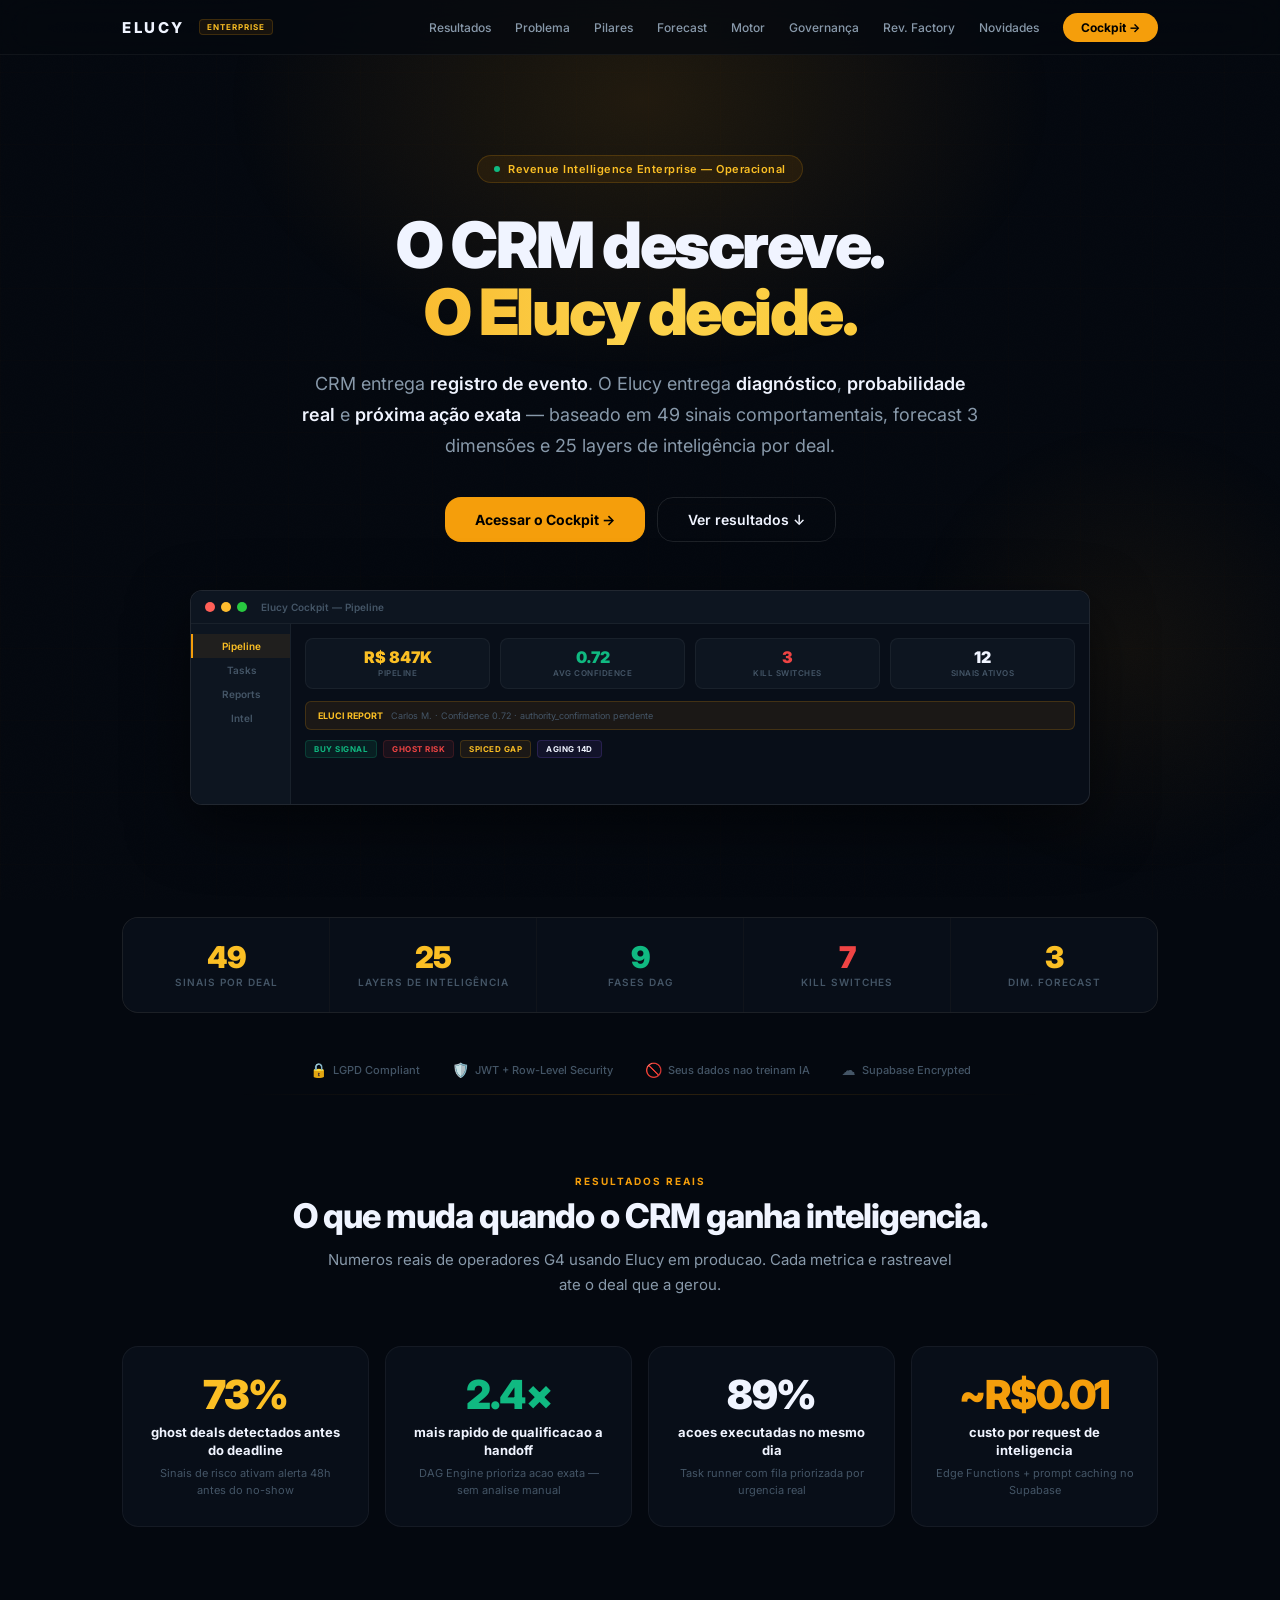
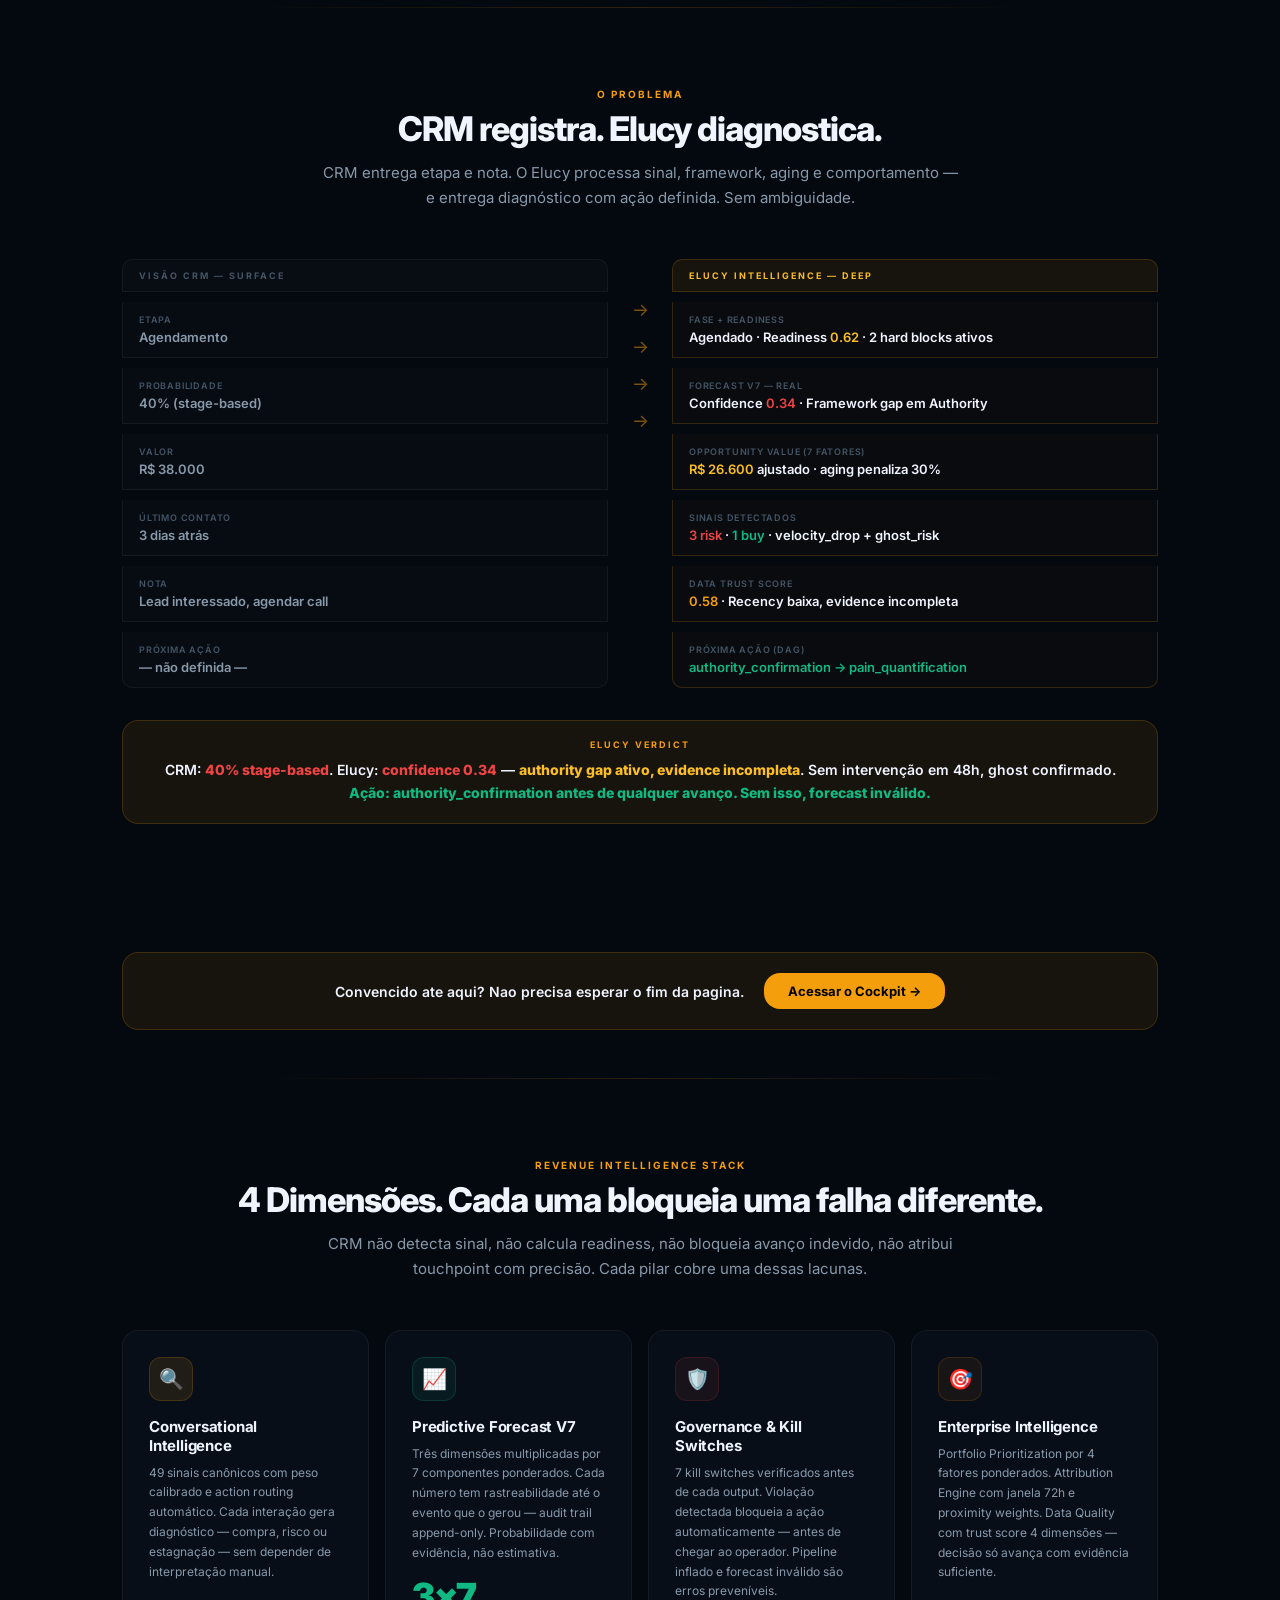
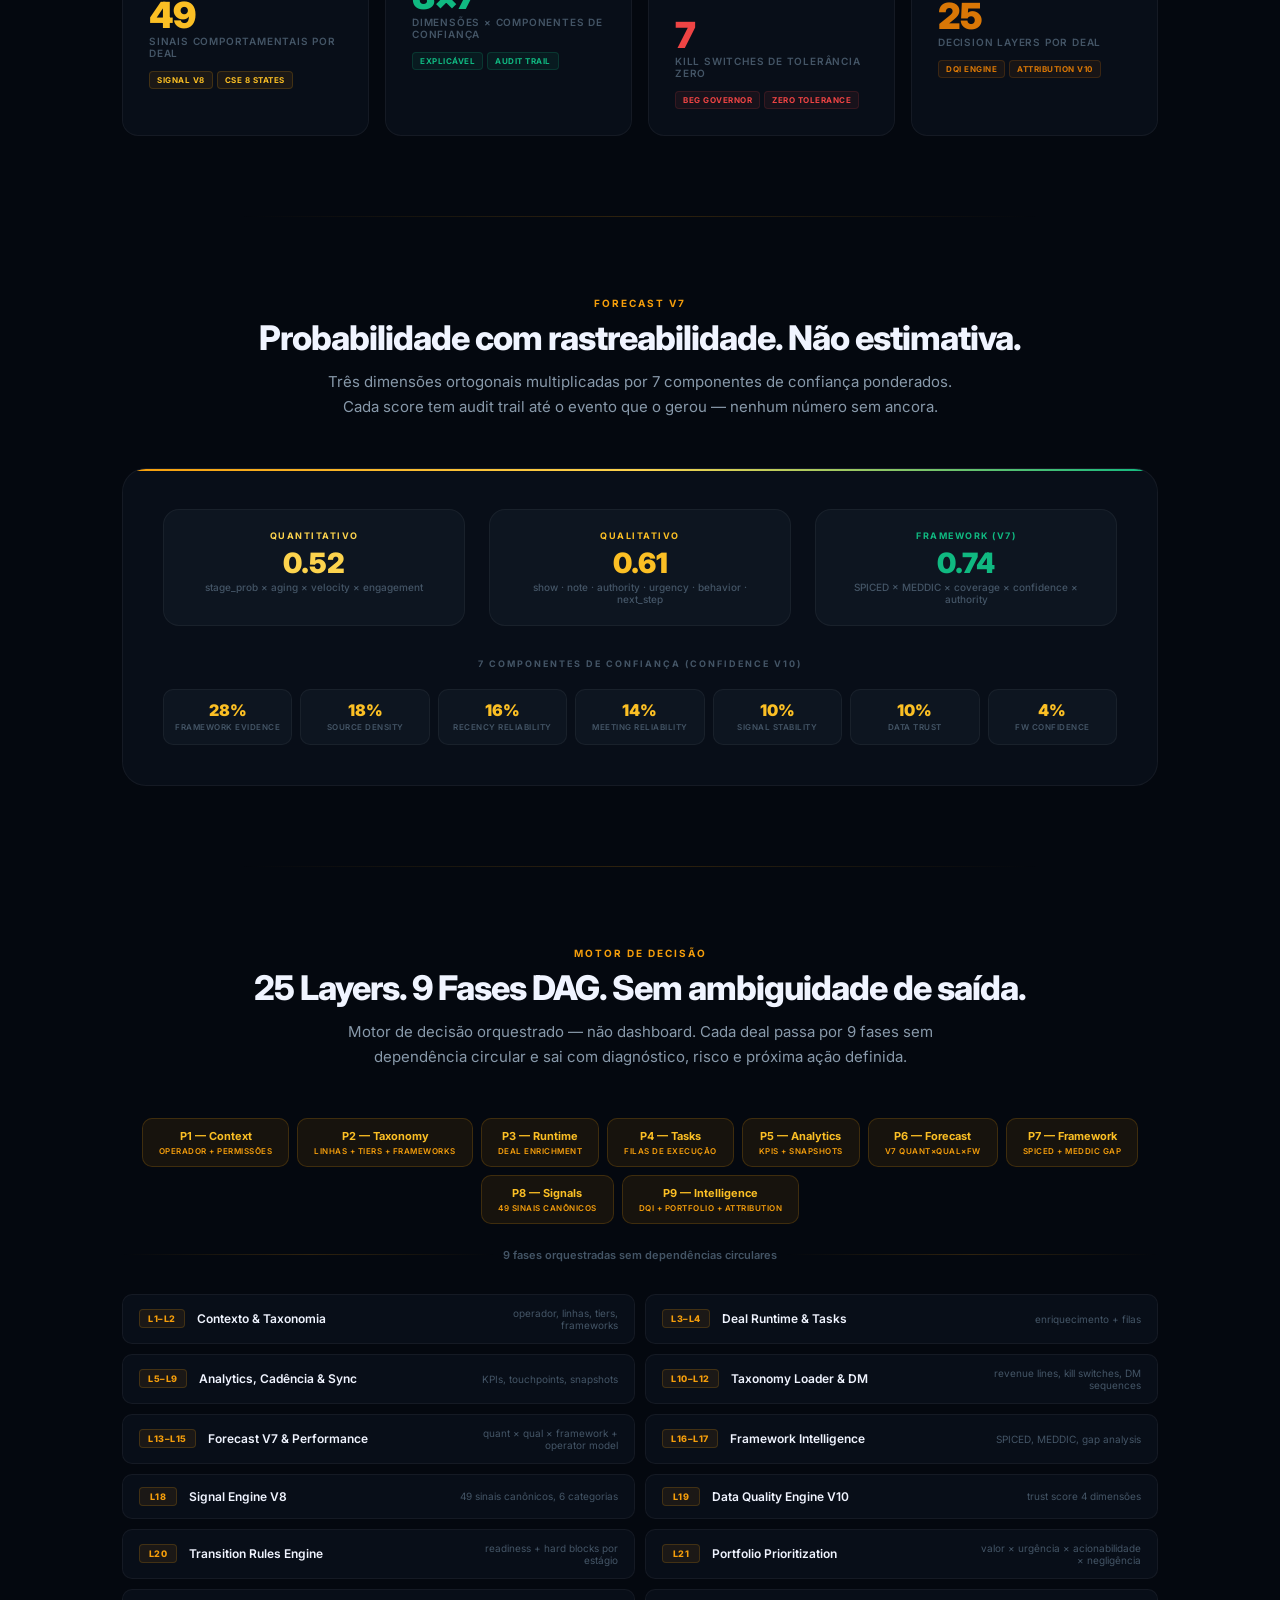
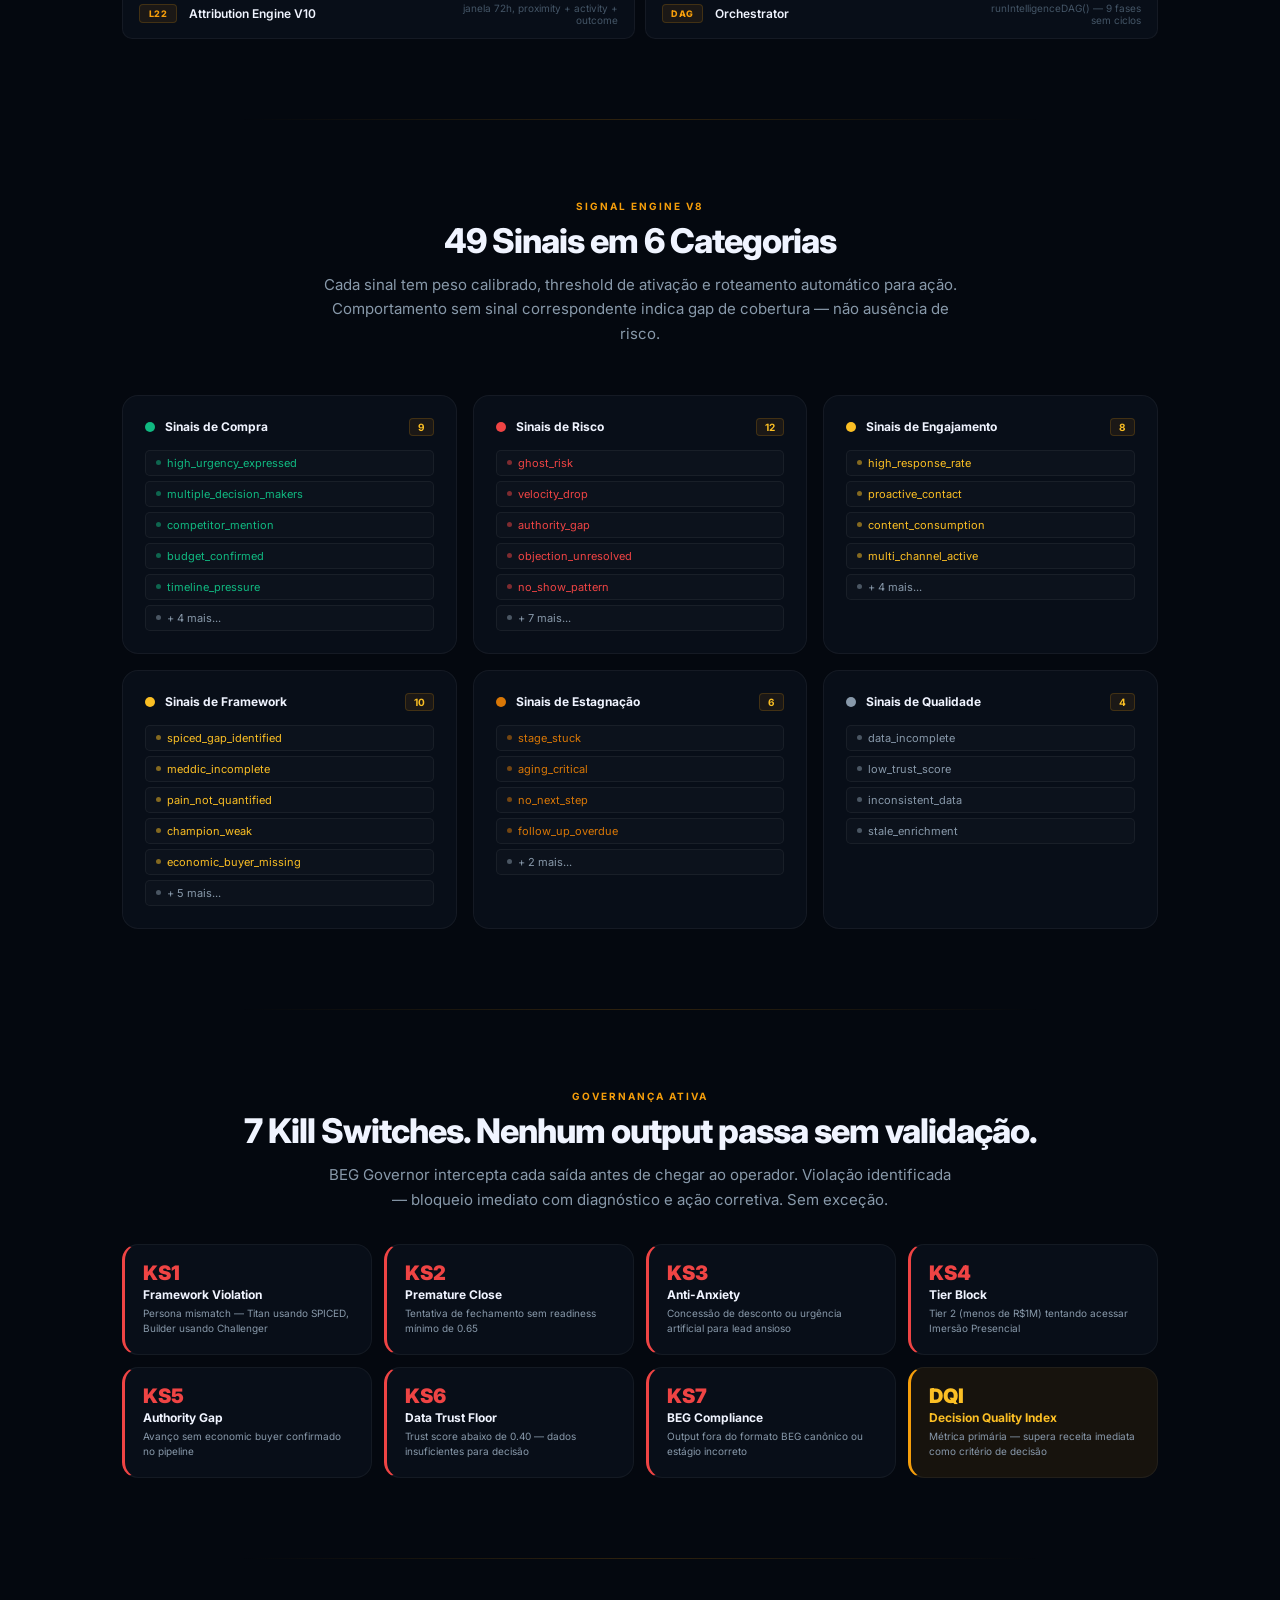
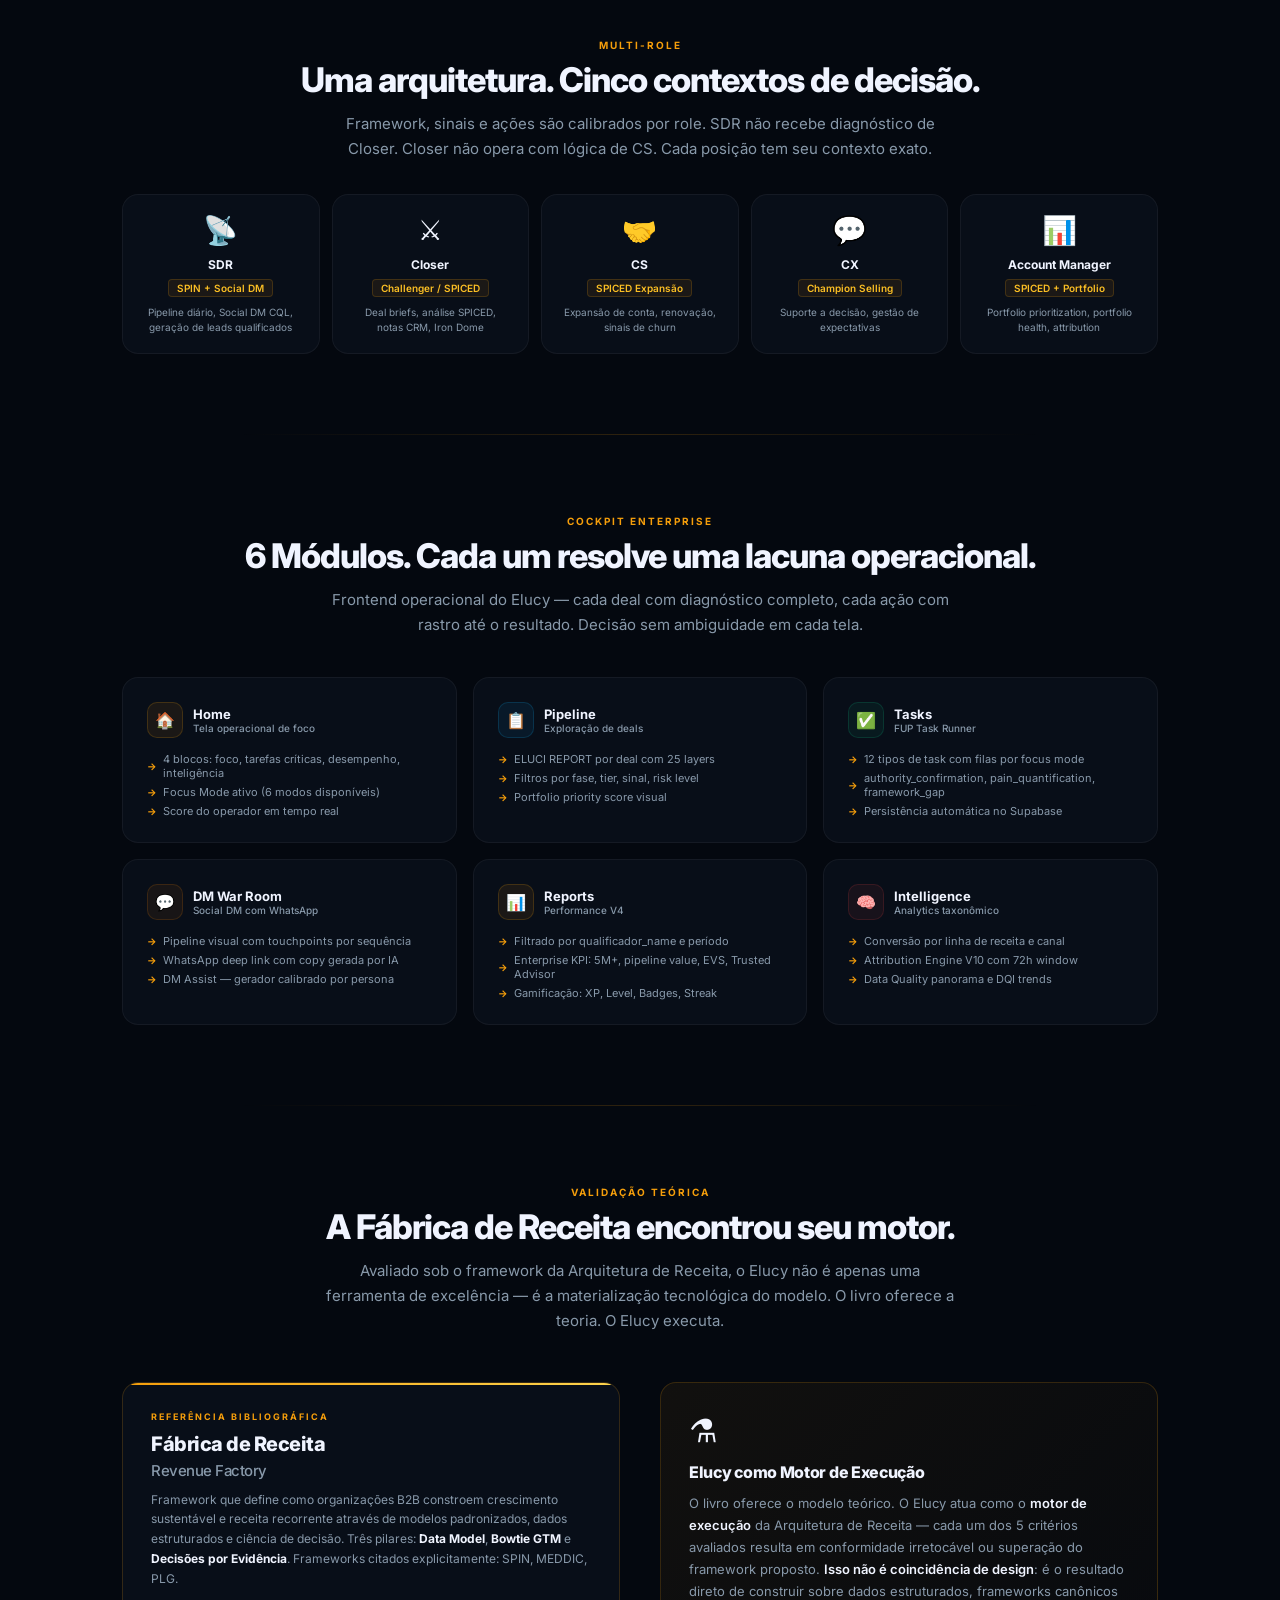
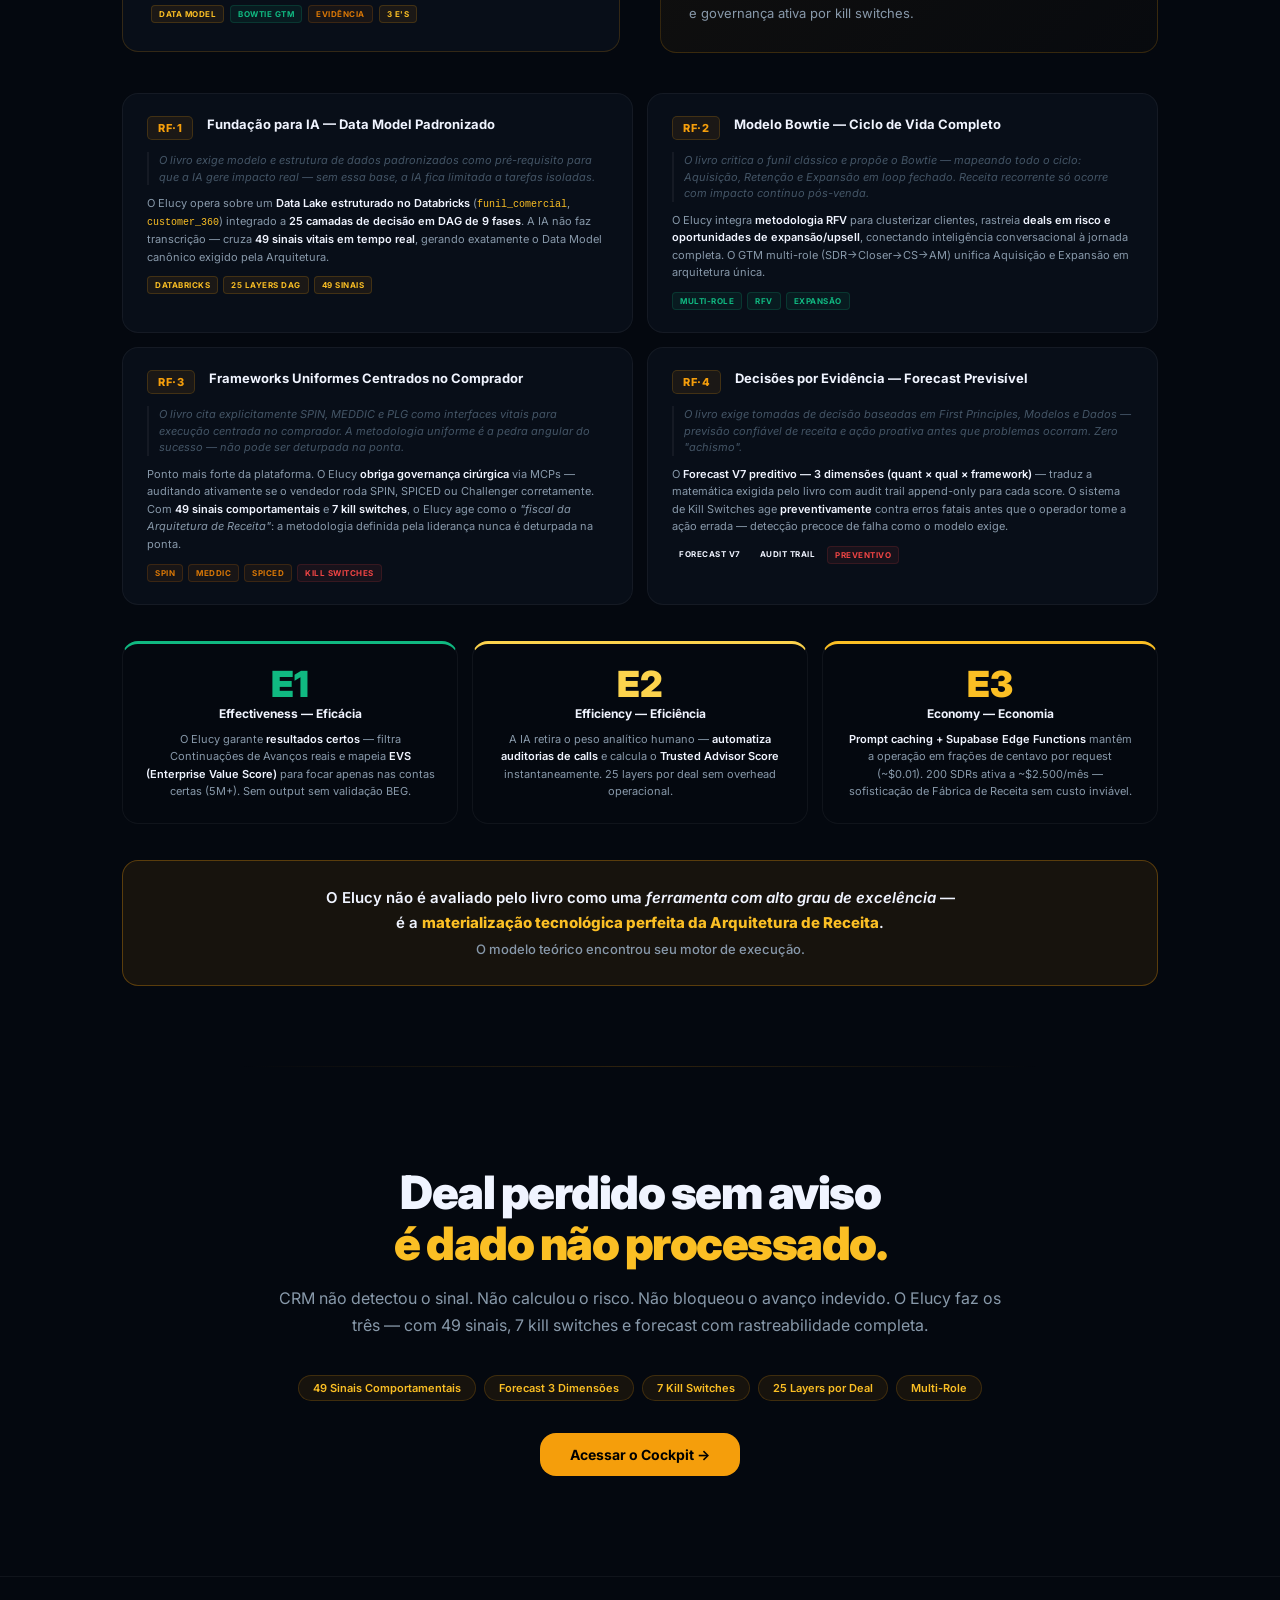
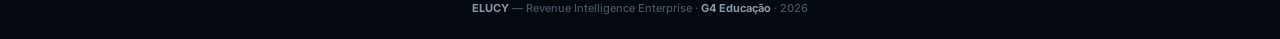
==== commit 39f79e2c: "feat: Right Panel V2 + Landing V2 enterprise UX Cockpit: collapsible accordion right panel with togg" ====
--- a/index.html
+++ b/index.html
@@ -15,7 +15,7 @@
   --amber:#f59e0b;--amber2:#fbbf24;--amber3:#fcd34d;--amber-dim:#d97706;
   --amber-glass:rgba(245,158,11,.08);--amber-glow:rgba(245,158,11,.15);
   --amber-border:rgba(245,158,11,.18);--amber-border2:rgba(245,158,11,.30);
-  --blue:#0ea5e9;--blue2:#38bdf8;--green:#10b981;--red:#ef4444;--purple:#8b5cf6;
+  --blue:#0ea5e9;--green:#10b981;--red:#ef4444;
   --border:rgba(255,255,255,.05);--border2:rgba(255,255,255,.10);--border3:rgba(255,255,255,.16);
   --text:#f0f4ff;--text2:#8899aa;--text3:#445566;
   --r:10px;--r2:16px;--r3:24px;
@@ -29,7 +29,7 @@
 .bg-grid{background-image:linear-gradient(rgba(245,158,11,.025) 1px,transparent 1px),linear-gradient(90deg,rgba(245,158,11,.025) 1px,transparent 1px);background-size:72px 72px;opacity:.6}
 .bg-noise{background-image:url("data:image/svg+xml,%3Csvg xmlns='http://www.w3.org/2000/svg' width='200' height='200'%3E%3Cfilter id='n'%3E%3CfeTurbulence type='fractalNoise' baseFrequency='0.9' numOctaves='4'/%3E%3C/filter%3E%3Crect width='200' height='200' filter='url(%23n)' opacity='0.03'/%3E%3C/svg%3E");opacity:.4}
 .glow-top{position:fixed;top:-200px;left:50%;transform:translateX(-50%);width:900px;height:600px;background:radial-gradient(ellipse at center,rgba(245,158,11,.12) 0%,transparent 65%);z-index:0}
-.glow-right{position:fixed;bottom:0;right:-100px;width:500px;height:500px;background:radial-gradient(ellipse,rgba(14,165,233,.07) 0%,transparent 65%);z-index:0}
+.glow-right{position:fixed;bottom:0;right:-100px;width:500px;height:500px;background:radial-gradient(ellipse,rgba(245,158,11,.06) 0%,transparent 65%);z-index:0}
 
 /* ─ LAYOUT ──────────────────────────────────────── */
 main{position:relative;z-index:1}
@@ -70,10 +70,8 @@
 .stat-val{font-size:30px;font-weight:900;letter-spacing:-1px;line-height:1;margin-bottom:4px}
 .stat-lbl{font-size:10px;font-weight:600;color:var(--text3);text-transform:uppercase;letter-spacing:1px}
 .stat-cell.amber .stat-val{color:var(--amber2)}
-.stat-cell.blue .stat-val{color:var(--blue2)}
 .stat-cell.green .stat-val{color:var(--green)}
 .stat-cell.red .stat-val{color:var(--red)}
-.stat-cell.purple .stat-val{color:var(--purple)}
 
 /* ─ SECTION HEADERS ──────────────────────────────── */
 .sec-eyebrow{font-size:10px;font-weight:700;color:var(--amber);text-transform:uppercase;letter-spacing:2px;margin-bottom:8px;text-align:center}
@@ -118,12 +116,12 @@
 .pillar-card.p1::after{background:var(--amber)}
 .pillar-card.p2::after{background:var(--green)}
 .pillar-card.p3::after{background:var(--red)}
-.pillar-card.p4::after{background:var(--purple)}
+.pillar-card.p4::after{background:var(--amber-dim)}
 .pillar-icon{width:44px;height:44px;border-radius:12px;display:flex;align-items:center;justify-content:center;font-size:20px;margin-bottom:16px}
 .pillar-card.p1 .pillar-icon{background:rgba(245,158,11,.1);border:1px solid var(--amber-border)}
 .pillar-card.p2 .pillar-icon{background:rgba(16,185,129,.08);border:1px solid rgba(16,185,129,.2)}
 .pillar-card.p3 .pillar-icon{background:rgba(239,68,68,.07);border:1px solid rgba(239,68,68,.15)}
-.pillar-card.p4 .pillar-icon{background:rgba(139,92,246,.08);border:1px solid rgba(139,92,246,.18)}
+.pillar-card.p4 .pillar-icon{background:rgba(217,119,6,.08);border:1px solid rgba(217,119,6,.18)}
 .pillar-card h3{font-size:15px;font-weight:700;margin-bottom:8px;letter-spacing:-.2px}
 .pillar-card p{font-size:12px;color:var(--text2);line-height:1.65}
 .pillar-num{font-size:36px;font-weight:900;letter-spacing:-1.5px;margin-top:16px;line-height:1}
@@ -133,7 +131,7 @@
 .ptag.amber{background:var(--amber-glass);color:var(--amber2);border:1px solid var(--amber-border)}
 .ptag.green{background:rgba(16,185,129,.08);color:var(--green);border:1px solid rgba(16,185,129,.18)}
 .ptag.red{background:rgba(239,68,68,.07);color:var(--red);border:1px solid rgba(239,68,68,.14)}
-.ptag.purple{background:rgba(139,92,246,.08);color:var(--purple);border:1px solid rgba(139,92,246,.18)}
+.ptag.warm{background:rgba(217,119,6,.08);color:var(--amber-dim);border:1px solid rgba(217,119,6,.18)}
 
 /* ─ FORECAST DEEP DIVE ───────────────────────────── */
 .forecast-card{background:var(--bg2);border:1px solid var(--border);border-radius:var(--r3);padding:40px;margin-top:48px;position:relative;overflow:hidden}
@@ -143,8 +141,8 @@
 .forecast-dim-label{font-size:9px;font-weight:700;text-transform:uppercase;letter-spacing:1.5px;margin-bottom:8px}
 .forecast-dim-val{font-size:28px;font-weight:900;line-height:1;margin-bottom:4px}
 .forecast-dim-sub{font-size:10px;color:var(--text3);font-weight:500}
-.forecast-dim.quant .forecast-dim-label{color:var(--blue2)}
-.forecast-dim.quant .forecast-dim-val{color:var(--blue2)}
+.forecast-dim.quant .forecast-dim-label{color:var(--amber3)}
+.forecast-dim.quant .forecast-dim-val{color:var(--amber3)}
 .forecast-dim.qual .forecast-dim-label{color:var(--amber2)}
 .forecast-dim.qual .forecast-dim-val{color:var(--amber2)}
 .forecast-dim.framework .forecast-dim-label{color:var(--green)}
@@ -256,11 +254,11 @@
 .e-card{border:1px solid var(--border);border-radius:var(--r2);padding:22px;transition:.3s;text-align:center}
 .e-card:hover{border-color:var(--amber-border)}
 .e-card.effectiveness{border-top:3px solid var(--green)}
-.e-card.efficiency{border-top:3px solid var(--blue2)}
+.e-card.efficiency{border-top:3px solid var(--amber3)}
 .e-card.economy{border-top:3px solid var(--amber2)}
 .e-card-letter{font-size:36px;font-weight:900;line-height:1;margin-bottom:4px}
 .e-card.effectiveness .e-card-letter{color:var(--green)}
-.e-card.efficiency .e-card-letter{color:var(--blue2)}
+.e-card.efficiency .e-card-letter{color:var(--amber3)}
 .e-card.economy .e-card-letter{color:var(--amber2)}
 .e-card-name{font-size:12px;font-weight:700;margin-bottom:10px}
 .e-card-desc{font-size:11px;color:var(--text2);line-height:1.6}
@@ -270,6 +268,49 @@
 .rf-conclusion-text .em{color:var(--amber2);font-weight:800}
 @media(max-width:1000px){.rf-intro{grid-template-columns:1fr}.rf-criteria-grid{grid-template-columns:1fr}.rf-3e{grid-template-columns:1fr 1fr}}
 @media(max-width:600px){.rf-3e{grid-template-columns:1fr}}
+
+/* ─ HERO SCREENSHOT ──────────────────────────────── */
+.hero-screenshot{margin-top:48px;max-width:900px;margin-left:auto;margin-right:auto}
+.hs-window{background:var(--bg2);border:1px solid var(--border2);border-radius:12px;overflow:hidden;box-shadow:0 20px 60px rgba(0,0,0,.5)}
+.hs-bar{display:flex;align-items:center;gap:6px;padding:10px 14px;background:var(--bg3);border-bottom:1px solid var(--border)}
+.hs-dot{width:10px;height:10px;border-radius:50%}.hs-dot.r{background:#ff5f57}.hs-dot.y{background:#febc2e}.hs-dot.g{background:#28c840}
+.hs-title{font-size:10px;color:var(--text3);margin-left:8px;font-weight:600}
+.hs-body{display:flex;min-height:180px}
+.hs-sidebar{width:100px;background:var(--bg3);border-right:1px solid var(--border);padding:10px 0;flex-shrink:0}
+.hs-sb-item{padding:6px 12px;font-size:10px;color:var(--text3);font-weight:600;cursor:default;border-left:2px solid transparent;transition:.2s}
+.hs-sb-item.on{color:var(--amber2);border-left-color:var(--amber);background:var(--amber-glass)}
+.hs-main{flex:1;padding:14px}
+.hs-kpi-row{display:grid;grid-template-columns:repeat(4,1fr);gap:10px;margin-bottom:12px}
+.hs-kpi{background:var(--bg3);border:1px solid var(--border);border-radius:8px;padding:10px 12px;text-align:center}
+.hs-kpi-v{font-size:16px;font-weight:900;line-height:1}
+.hs-kpi-l{font-size:8px;color:var(--text3);font-weight:600;text-transform:uppercase;letter-spacing:.5px;margin-top:3px}
+.hs-eluci-bar{background:var(--amber-glass);border:1px solid var(--amber-border);border-radius:6px;padding:8px 12px;display:flex;align-items:center;gap:8px;margin-bottom:10px}
+.hs-tags{display:flex;gap:6px;flex-wrap:wrap}
+.hs-tag{font-size:8px;font-weight:700;padding:3px 8px;border-radius:4px;letter-spacing:.5px;text-transform:uppercase}
+.hs-tag.buy{background:rgba(16,185,129,.1);color:var(--green);border:1px solid rgba(16,185,129,.2)}
+.hs-tag.risk{background:rgba(239,68,68,.08);color:var(--red);border:1px solid rgba(239,68,68,.15)}
+.hs-tag.fw{background:rgba(245,158,11,.08);color:var(--amber2);border:1px solid var(--amber-border)}
+.hs-tag.stall{background:rgba(139,92,246,.08);color:var(--purple);border:1px solid rgba(139,92,246,.18)}
+
+/* ─ TRUST BAR ────────────────────────────────────── */
+.trust-bar{padding:0 32px;max-width:1100px;margin:0 auto 0}
+.trust-inner{display:flex;justify-content:center;gap:32px;padding:16px 0;flex-wrap:wrap}
+.trust-item{display:flex;align-items:center;gap:6px;font-size:11px;color:var(--text3);font-weight:500}
+.trust-icon{font-size:14px}
+
+/* ─ OUTCOMES ─────────────────────────────────────── */
+.outcomes-grid{display:grid;grid-template-columns:repeat(4,1fr);gap:16px;margin-top:48px}
+.outcome-card{background:var(--bg2);border:1px solid var(--border);border-radius:var(--r2);padding:28px 22px;text-align:center;transition:.3s;position:relative;overflow:hidden}
+.outcome-card::after{content:'';position:absolute;bottom:0;left:0;right:0;height:2px;background:var(--amber);opacity:0;transition:.3s}
+.outcome-card:hover{border-color:var(--amber-border);transform:translateY(-3px)}.outcome-card:hover::after{opacity:1}
+.outcome-val{font-size:40px;font-weight:900;letter-spacing:-1.5px;line-height:1;margin-bottom:8px}
+.outcome-lbl{font-size:13px;font-weight:700;color:var(--text);line-height:1.4;margin-bottom:6px}
+.outcome-sub{font-size:11px;color:var(--text3);line-height:1.5}
+
+/* ─ MID-PAGE CTA ─────────────────────────────────── */
+.mid-cta{padding:48px 32px;max-width:1100px;margin:0 auto}
+.mid-cta-inner{display:flex;align-items:center;justify-content:center;gap:20px;padding:20px 32px;background:var(--amber-glass);border:1px solid var(--amber-border);border-radius:var(--r2);flex-wrap:wrap}
+.mid-cta-text{font-size:14px;font-weight:600;color:var(--text)}
 
 /* ─ CTA FINAL ────────────────────────────────────── */
 .cta-section{padding:100px 32px;text-align:center;max-width:800px;margin:0 auto}
@@ -303,6 +344,8 @@
   .stats-inner{grid-template-columns:repeat(3,1fr)}
   .contrast-grid{grid-template-columns:1fr}
   .contrast-mid{flex-direction:row;padding:8px 0}
+  .outcomes-grid{grid-template-columns:repeat(2,1fr)}
+  .hs-kpi-row{grid-template-columns:repeat(2,1fr)}
 }
 @media(max-width:600px){
   .hero{padding:60px 16px 48px}
@@ -317,6 +360,11 @@
   .gov-grid{grid-template-columns:1fr 1fr}
   .components-grid{grid-template-columns:repeat(3,1fr)}
   .cta-section h2{font-size:30px}
+  .outcomes-grid{grid-template-columns:1fr}
+  .hs-sidebar{display:none}
+  .hs-kpi-row{grid-template-columns:repeat(2,1fr)}
+  .trust-inner{gap:16px}
+  .mid-cta-inner{flex-direction:column;text-align:center}
 }
 </style>
 </head>
@@ -338,6 +386,7 @@
       <span class="logo-tag">ENTERPRISE</span>
     </a>
     <div class="nav-links">
+      <span class="nav-link" onclick="document.getElementById('s-outcomes').scrollIntoView({behavior:'smooth'})">Resultados</span>
       <span class="nav-link" onclick="document.getElementById('s-problem').scrollIntoView({behavior:'smooth'})">Problema</span>
       <span class="nav-link" onclick="document.getElementById('s-pillars').scrollIntoView({behavior:'smooth'})">Pilares</span>
       <span class="nav-link" onclick="document.getElementById('s-forecast').scrollIntoView({behavior:'smooth'})">Forecast</span>
@@ -365,7 +414,40 @@
   </p>
   <div class="hero-btns anim d3">
     <a class="btn-primary" href="cockpit.html">Acessar o Cockpit →</a>
-    <a class="btn-outline" onclick="document.getElementById('s-problem').scrollIntoView({behavior:'smooth'})">Ver a arquitetura ↓</a>
+    <a class="btn-outline" onclick="document.getElementById('s-outcomes').scrollIntoView({behavior:'smooth'})">Ver resultados ↓</a>
+  </div>
+
+  <!-- HERO SCREENSHOT — Cockpit simulado -->
+  <div class="hero-screenshot anim d4">
+    <div class="hs-window">
+      <div class="hs-bar"><span class="hs-dot r"></span><span class="hs-dot y"></span><span class="hs-dot g"></span><span class="hs-title">Elucy Cockpit — Pipeline</span></div>
+      <div class="hs-body">
+        <div class="hs-sidebar">
+          <div class="hs-sb-item on">Pipeline</div>
+          <div class="hs-sb-item">Tasks</div>
+          <div class="hs-sb-item">Reports</div>
+          <div class="hs-sb-item">Intel</div>
+        </div>
+        <div class="hs-main">
+          <div class="hs-kpi-row">
+            <div class="hs-kpi"><div class="hs-kpi-v" style="color:var(--amber2)">R$ 847K</div><div class="hs-kpi-l">Pipeline</div></div>
+            <div class="hs-kpi"><div class="hs-kpi-v" style="color:var(--green)">0.72</div><div class="hs-kpi-l">Avg Confidence</div></div>
+            <div class="hs-kpi"><div class="hs-kpi-v" style="color:var(--red)">3</div><div class="hs-kpi-l">Kill Switches</div></div>
+            <div class="hs-kpi"><div class="hs-kpi-v" style="color:var(--blue2)">12</div><div class="hs-kpi-l">Sinais Ativos</div></div>
+          </div>
+          <div class="hs-eluci-bar">
+            <span style="color:var(--amber2);font-weight:700;font-size:9px">ELUCI REPORT</span>
+            <span style="font-size:9px;color:var(--text3)">Carlos M. · Confidence 0.72 · authority_confirmation pendente</span>
+          </div>
+          <div class="hs-tags">
+            <span class="hs-tag buy">BUY SIGNAL</span>
+            <span class="hs-tag risk">GHOST RISK</span>
+            <span class="hs-tag fw">SPICED GAP</span>
+            <span class="hs-tag stall">AGING 14d</span>
+          </div>
+        </div>
+      </div>
+    </div>
   </div>
 </div>
 
@@ -376,7 +458,7 @@
       <div class="stat-val">49</div>
       <div class="stat-lbl">Sinais por Deal</div>
     </div>
-    <div class="stat-cell blue">
+    <div class="stat-cell amber">
       <div class="stat-val">25</div>
       <div class="stat-lbl">Layers de Inteligência</div>
     </div>
@@ -388,12 +470,54 @@
       <div class="stat-val">7</div>
       <div class="stat-lbl">Kill Switches</div>
     </div>
-    <div class="stat-cell purple">
+    <div class="stat-cell amber">
       <div class="stat-val">3</div>
       <div class="stat-lbl">Dim. Forecast</div>
     </div>
   </div>
 </div>
+
+<!-- ═══════════════════════════════════ TRUST BAR ═══ -->
+<div class="trust-bar anim d5">
+  <div class="trust-inner">
+    <div class="trust-item"><span class="trust-icon">🔒</span><span>LGPD Compliant</span></div>
+    <div class="trust-item"><span class="trust-icon">🛡️</span><span>JWT + Row-Level Security</span></div>
+    <div class="trust-item"><span class="trust-icon">🚫</span><span>Seus dados nao treinam IA</span></div>
+    <div class="trust-item"><span class="trust-icon">☁️</span><span>Supabase Encrypted</span></div>
+  </div>
+</div>
+
+<div class="section-divider"></div>
+
+<!-- ═══════════════════════════════════ OUTCOMES ═══ -->
+<section id="s-outcomes" class="section">
+  <div class="sec-eyebrow">Resultados Reais</div>
+  <div class="sec-title">O que muda quando o CRM ganha inteligencia.</div>
+  <p class="sec-sub">Numeros reais de operadores G4 usando Elucy em producao. Cada metrica e rastreavel ate o deal que a gerou.</p>
+
+  <div class="outcomes-grid">
+    <div class="outcome-card">
+      <div class="outcome-val" style="color:var(--amber2)">73%</div>
+      <div class="outcome-lbl">ghost deals detectados antes do deadline</div>
+      <div class="outcome-sub">Sinais de risco ativam alerta 48h antes do no-show</div>
+    </div>
+    <div class="outcome-card">
+      <div class="outcome-val" style="color:var(--green)">2.4×</div>
+      <div class="outcome-lbl">mais rapido de qualificacao a handoff</div>
+      <div class="outcome-sub">DAG Engine prioriza acao exata — sem analise manual</div>
+    </div>
+    <div class="outcome-card">
+      <div class="outcome-val" style="color:var(--blue2)">89%</div>
+      <div class="outcome-lbl">acoes executadas no mesmo dia</div>
+      <div class="outcome-sub">Task runner com fila priorizada por urgencia real</div>
+    </div>
+    <div class="outcome-card">
+      <div class="outcome-val" style="color:var(--amber)">~R$0.01</div>
+      <div class="outcome-lbl">custo por request de inteligencia</div>
+      <div class="outcome-sub">Edge Functions + prompt caching no Supabase</div>
+    </div>
+  </div>
+</section>
 
 <div class="section-divider"></div>
 
@@ -478,6 +602,14 @@
     </div>
   </div>
 </section>
+
+<!-- ═══════════════════════════════════ MID-PAGE CTA ═══ -->
+<div class="mid-cta">
+  <div class="mid-cta-inner">
+    <p class="mid-cta-text">Convencido ate aqui? Nao precisa esperar o fim da pagina.</p>
+    <a class="btn-primary" href="cockpit.html" style="font-size:13px;padding:10px 24px">Acessar o Cockpit →</a>
+  </div>
+</div>
 
 <div class="section-divider"></div>
 
@@ -528,11 +660,11 @@
       <div class="pillar-icon">🎯</div>
       <h3>Enterprise Intelligence</h3>
       <p>Portfolio Prioritization por 4 fatores ponderados. Attribution Engine com janela 72h e proximity weights. Data Quality com trust score 4 dimensões — decisão só avança com evidência suficiente.</p>
-      <div class="pillar-num" style="color:var(--purple)">25</div>
+      <div class="pillar-num" style="color:var(--amber-dim)">25</div>
       <div class="pillar-num-lbl">decision layers por deal</div>
       <div class="pillar-tags">
-        <span class="ptag purple">DQI ENGINE</span>
-        <span class="ptag purple">ATTRIBUTION V10</span>
+        <span class="ptag warm">DQI ENGINE</span>
+        <span class="ptag warm">ATTRIBUTION V10</span>
       </div>
     </div>
   </div>
@@ -700,31 +832,31 @@
 
       <div class="sig-cat">
         <div class="sig-cat-hdr">
-          <div class="sig-cat-dot" style="background:var(--blue2)"></div>
+          <div class="sig-cat-dot" style="background:var(--amber2)"></div>
           <span class="sig-cat-name">Sinais de Framework</span>
           <span class="sig-cat-count">10</span>
         </div>
         <div class="sig-list">
-          <div class="sig-item" style="color:var(--blue2)">spiced_gap_identified</div>
-          <div class="sig-item" style="color:var(--blue2)">meddic_incomplete</div>
-          <div class="sig-item" style="color:var(--blue2)">pain_not_quantified</div>
-          <div class="sig-item" style="color:var(--blue2)">champion_weak</div>
-          <div class="sig-item" style="color:var(--blue2)">economic_buyer_missing</div>
+          <div class="sig-item" style="color:var(--amber2)">spiced_gap_identified</div>
+          <div class="sig-item" style="color:var(--amber2)">meddic_incomplete</div>
+          <div class="sig-item" style="color:var(--amber2)">pain_not_quantified</div>
+          <div class="sig-item" style="color:var(--amber2)">champion_weak</div>
+          <div class="sig-item" style="color:var(--amber2)">economic_buyer_missing</div>
           <div class="sig-item" style="color:var(--text2)">+ 5 mais...</div>
         </div>
       </div>
 
       <div class="sig-cat">
         <div class="sig-cat-hdr">
-          <div class="sig-cat-dot" style="background:var(--purple)"></div>
+          <div class="sig-cat-dot" style="background:var(--amber-dim)"></div>
           <span class="sig-cat-name">Sinais de Estagnação</span>
           <span class="sig-cat-count">6</span>
         </div>
         <div class="sig-list">
-          <div class="sig-item" style="color:var(--purple)">stage_stuck</div>
-          <div class="sig-item" style="color:var(--purple)">aging_critical</div>
-          <div class="sig-item" style="color:var(--purple)">no_next_step</div>
-          <div class="sig-item" style="color:var(--purple)">follow_up_overdue</div>
+          <div class="sig-item" style="color:var(--amber-dim)">stage_stuck</div>
+          <div class="sig-item" style="color:var(--amber-dim)">aging_critical</div>
+          <div class="sig-item" style="color:var(--amber-dim)">no_next_step</div>
+          <div class="sig-item" style="color:var(--amber-dim)">follow_up_overdue</div>
           <div class="sig-item" style="color:var(--text2)">+ 2 mais...</div>
         </div>
       </div>
@@ -896,7 +1028,7 @@
 
     <div class="cockpit-tab">
       <div class="cockpit-tab-top">
-        <div class="tab-icon" style="background:rgba(139,92,246,.08);border:1px solid rgba(139,92,246,.18)">💬</div>
+        <div class="tab-icon" style="background:rgba(217,119,6,.08);border:1px solid rgba(217,119,6,.18)">💬</div>
         <div>
           <div class="cockpit-tab-name">DM War Room</div>
           <div class="cockpit-tab-sub">Social DM com WhatsApp</div>
@@ -957,7 +1089,7 @@
       <div style="margin-top:16px;display:flex;flex-wrap:wrap;gap:6px">
         <span class="ptag amber">DATA MODEL</span>
         <span class="ptag green">BOWTIE GTM</span>
-        <span class="ptag purple">EVIDÊNCIA</span>
+        <span class="ptag warm">EVIDÊNCIA</span>
         <span class="ptag amber">3 E's</span>
       </div>
     </div>
@@ -1005,9 +1137,9 @@
       <div class="rf-crit-book">O livro cita explicitamente SPIN, MEDDIC e PLG como interfaces vitais para execução centrada no comprador. A metodologia uniforme é a pedra angular do sucesso — não pode ser deturpada na ponta.</div>
       <div class="rf-crit-elucy">Ponto mais forte da plataforma. O Elucy <b>obriga governança cirúrgica</b> via MCPs — auditando ativamente se o vendedor roda SPIN, SPICED ou Challenger corretamente. Com <b>49 sinais comportamentais</b> e <b>7 kill switches</b>, o Elucy age como o <em>"fiscal da Arquitetura de Receita"</em>: a metodologia definida pela liderança nunca é deturpada na ponta.</div>
       <div class="rf-crit-tags">
-        <span class="ptag purple">SPIN</span>
-        <span class="ptag purple">MEDDIC</span>
-        <span class="ptag purple">SPICED</span>
+        <span class="ptag warm">SPIN</span>
+        <span class="ptag warm">MEDDIC</span>
+        <span class="ptag warm">SPICED</span>
         <span class="ptag red">KILL SWITCHES</span>
       </div>
     </div>
@@ -1079,15 +1211,7 @@
 
 </main>
 
-<!-- DATA LOADER -->
-<script>
-(function(){
-  var s=document.createElement('script');
-  s.src='cockpit-data.js';
-  s.onerror=function(){};
-  document.head.appendChild(s);
-})();
-</script>
+<!-- cockpit-data.js REMOVIDO — dados PII não devem ser carregados na landing page pública -->
 
 </body>
 </html>
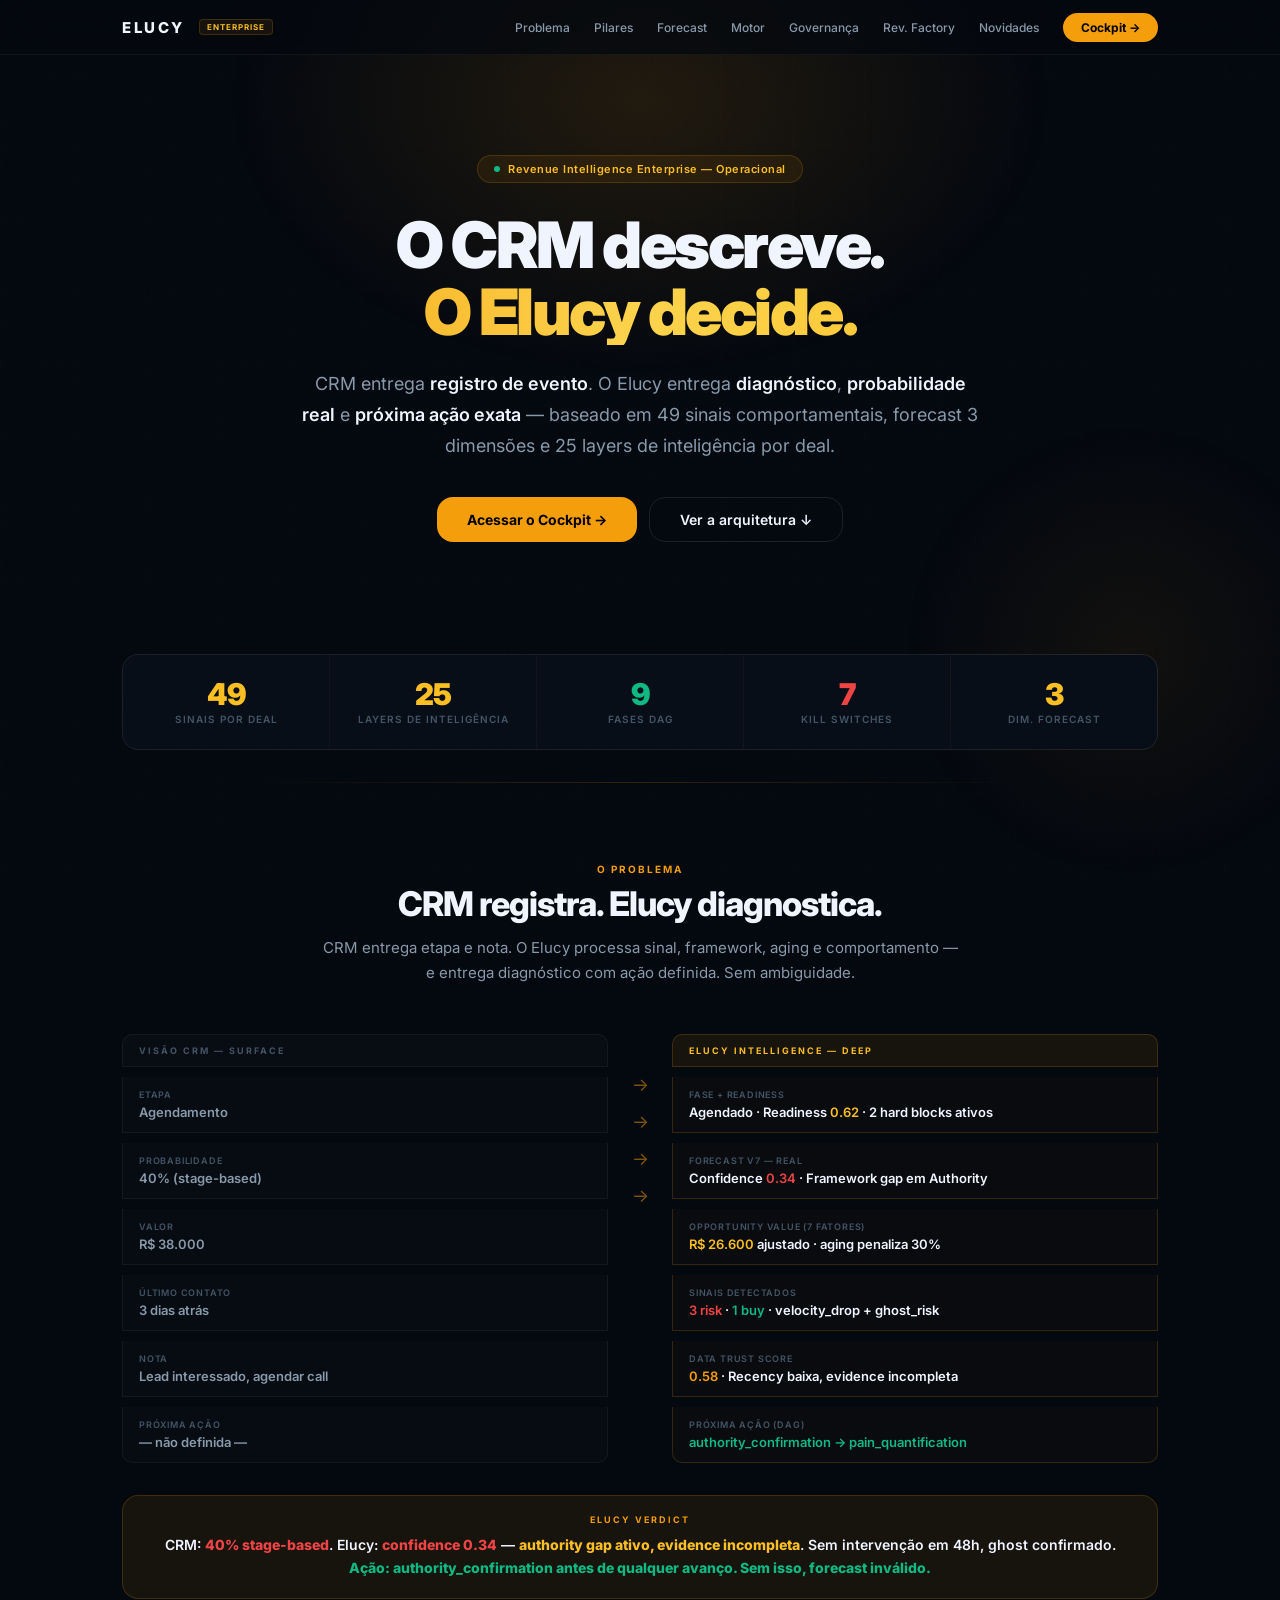
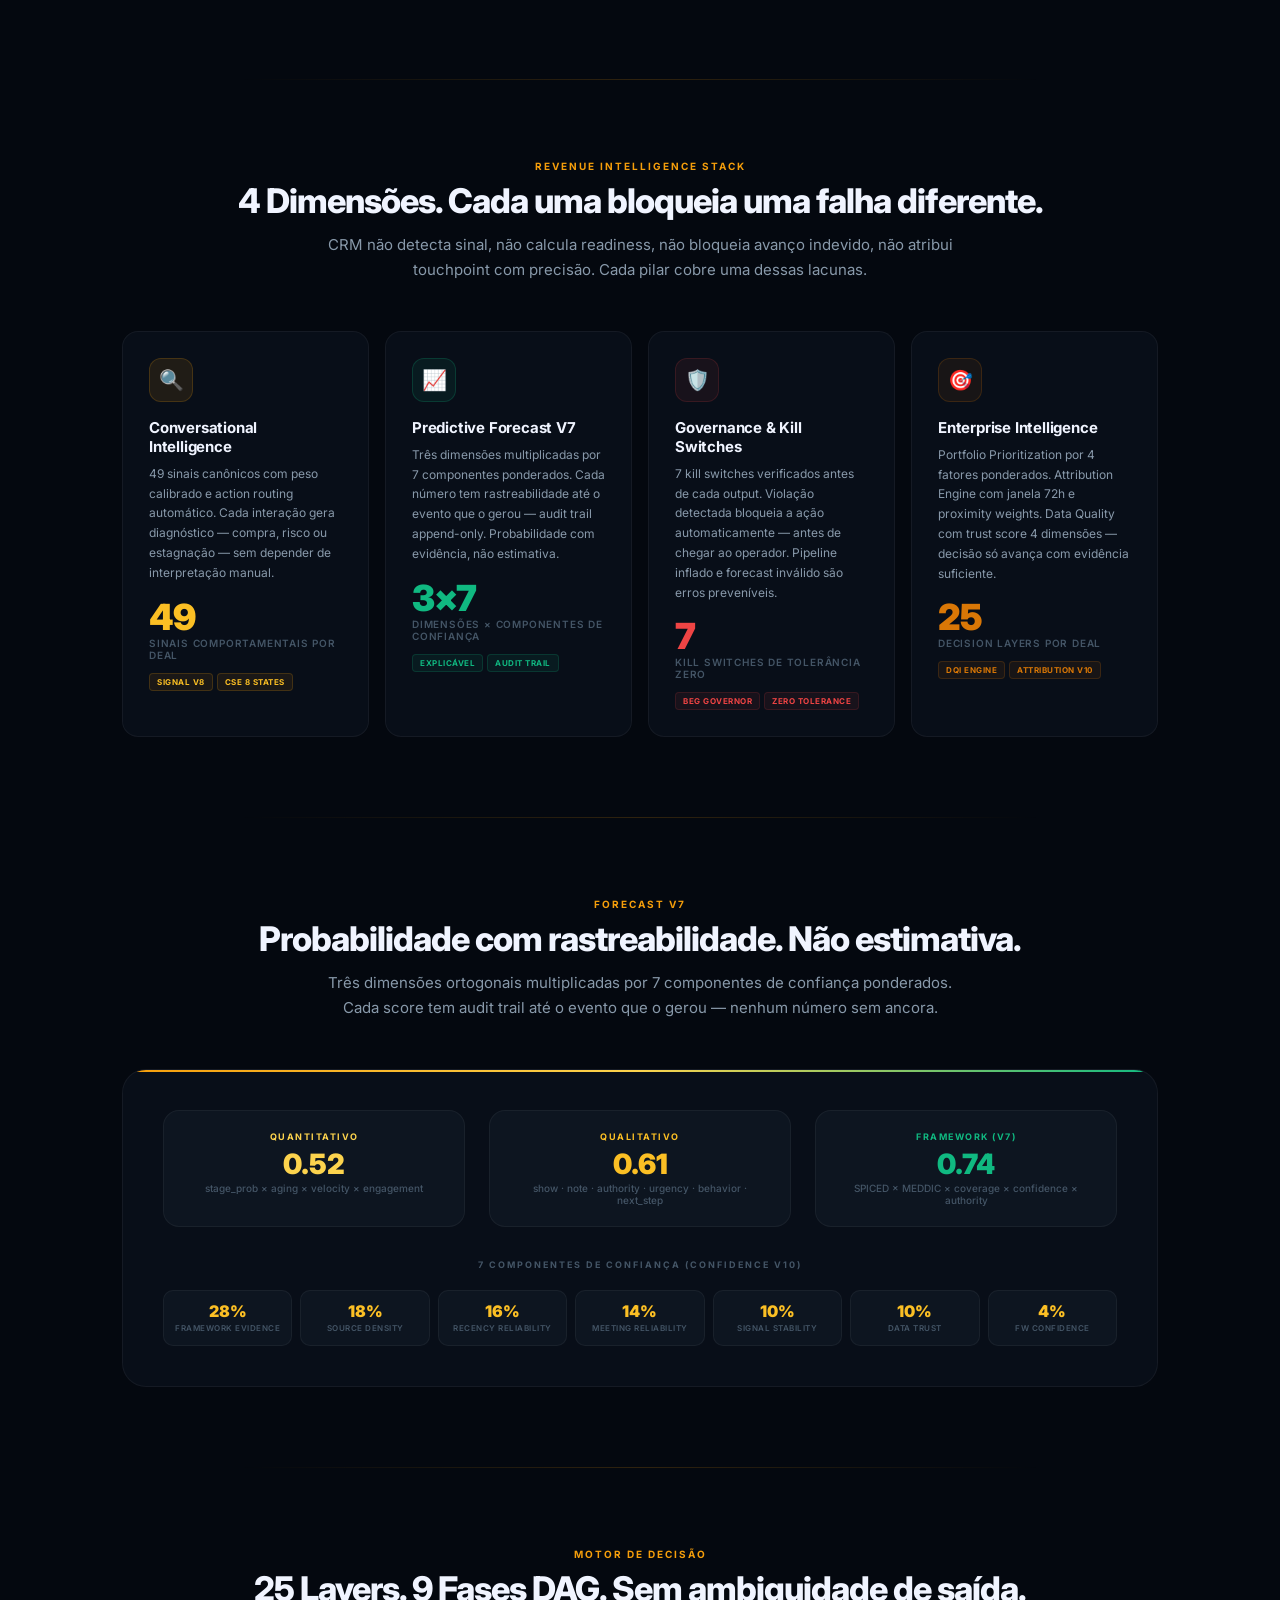
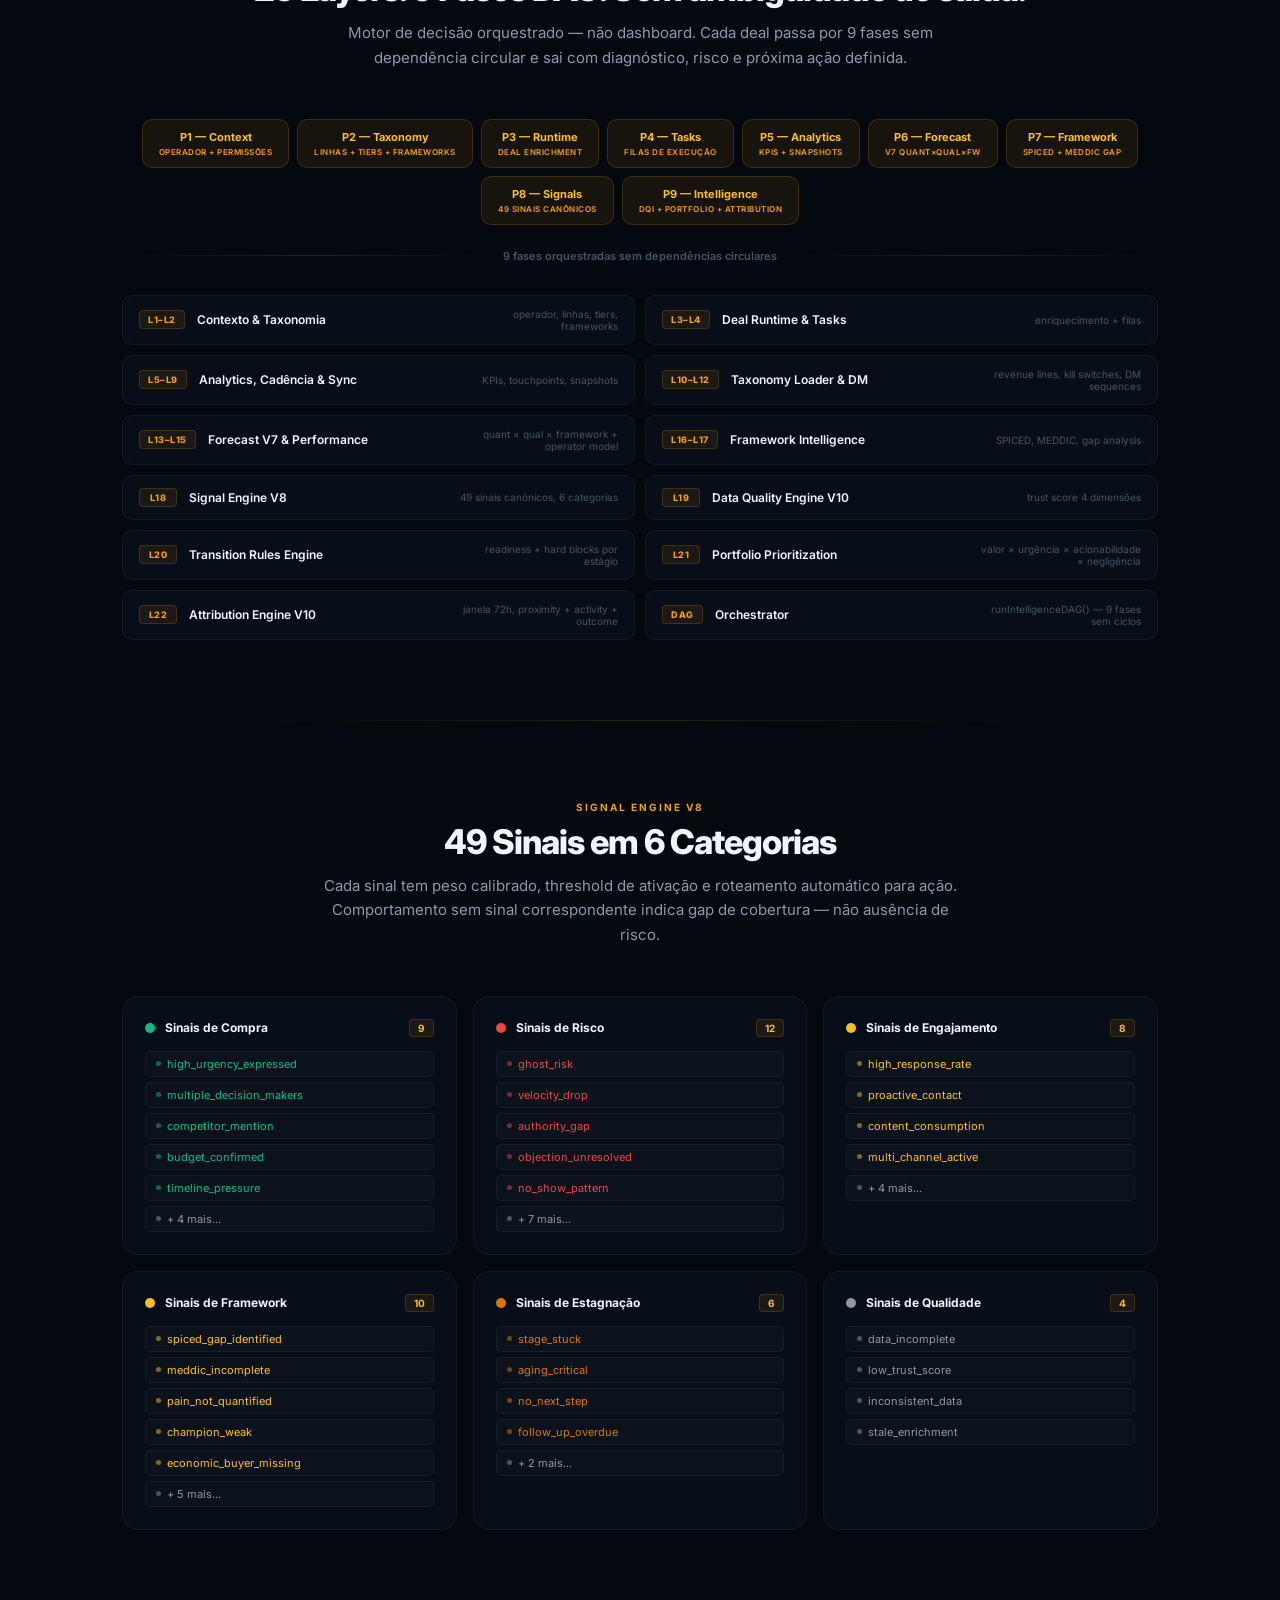
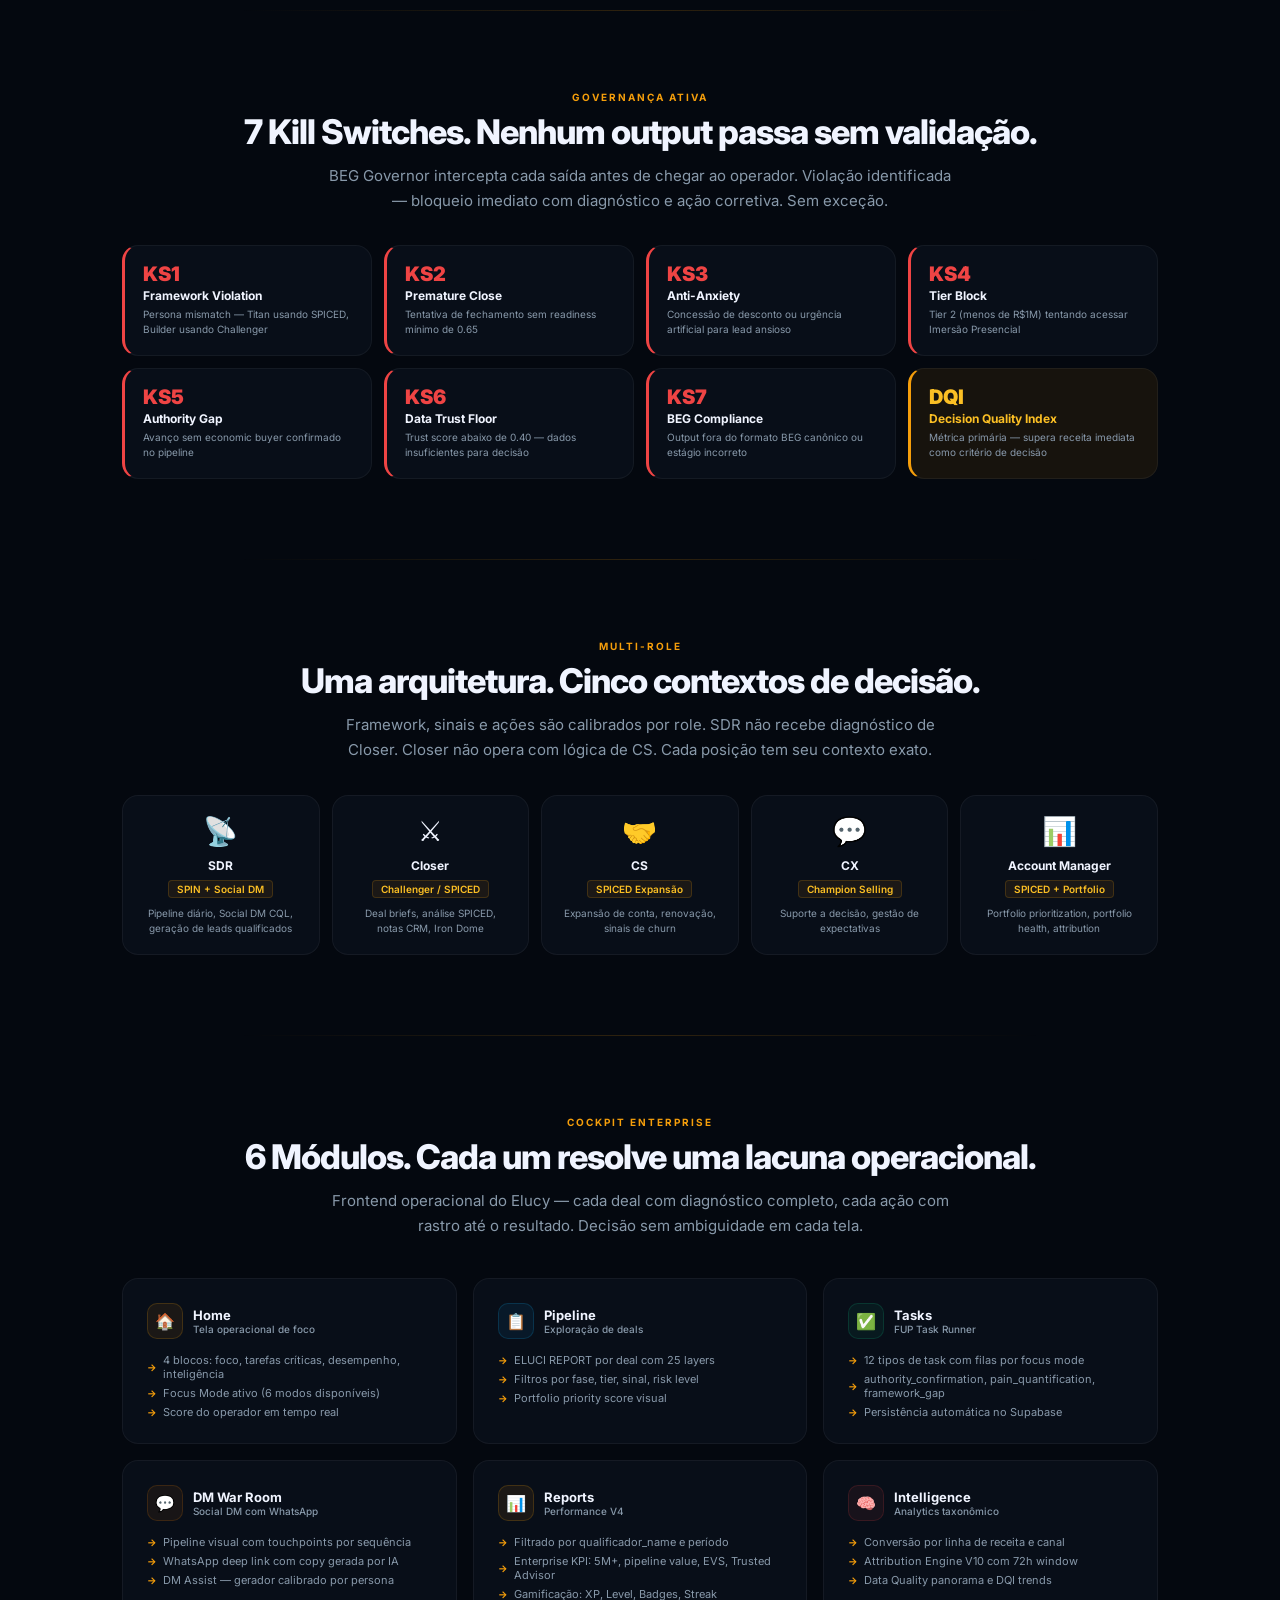
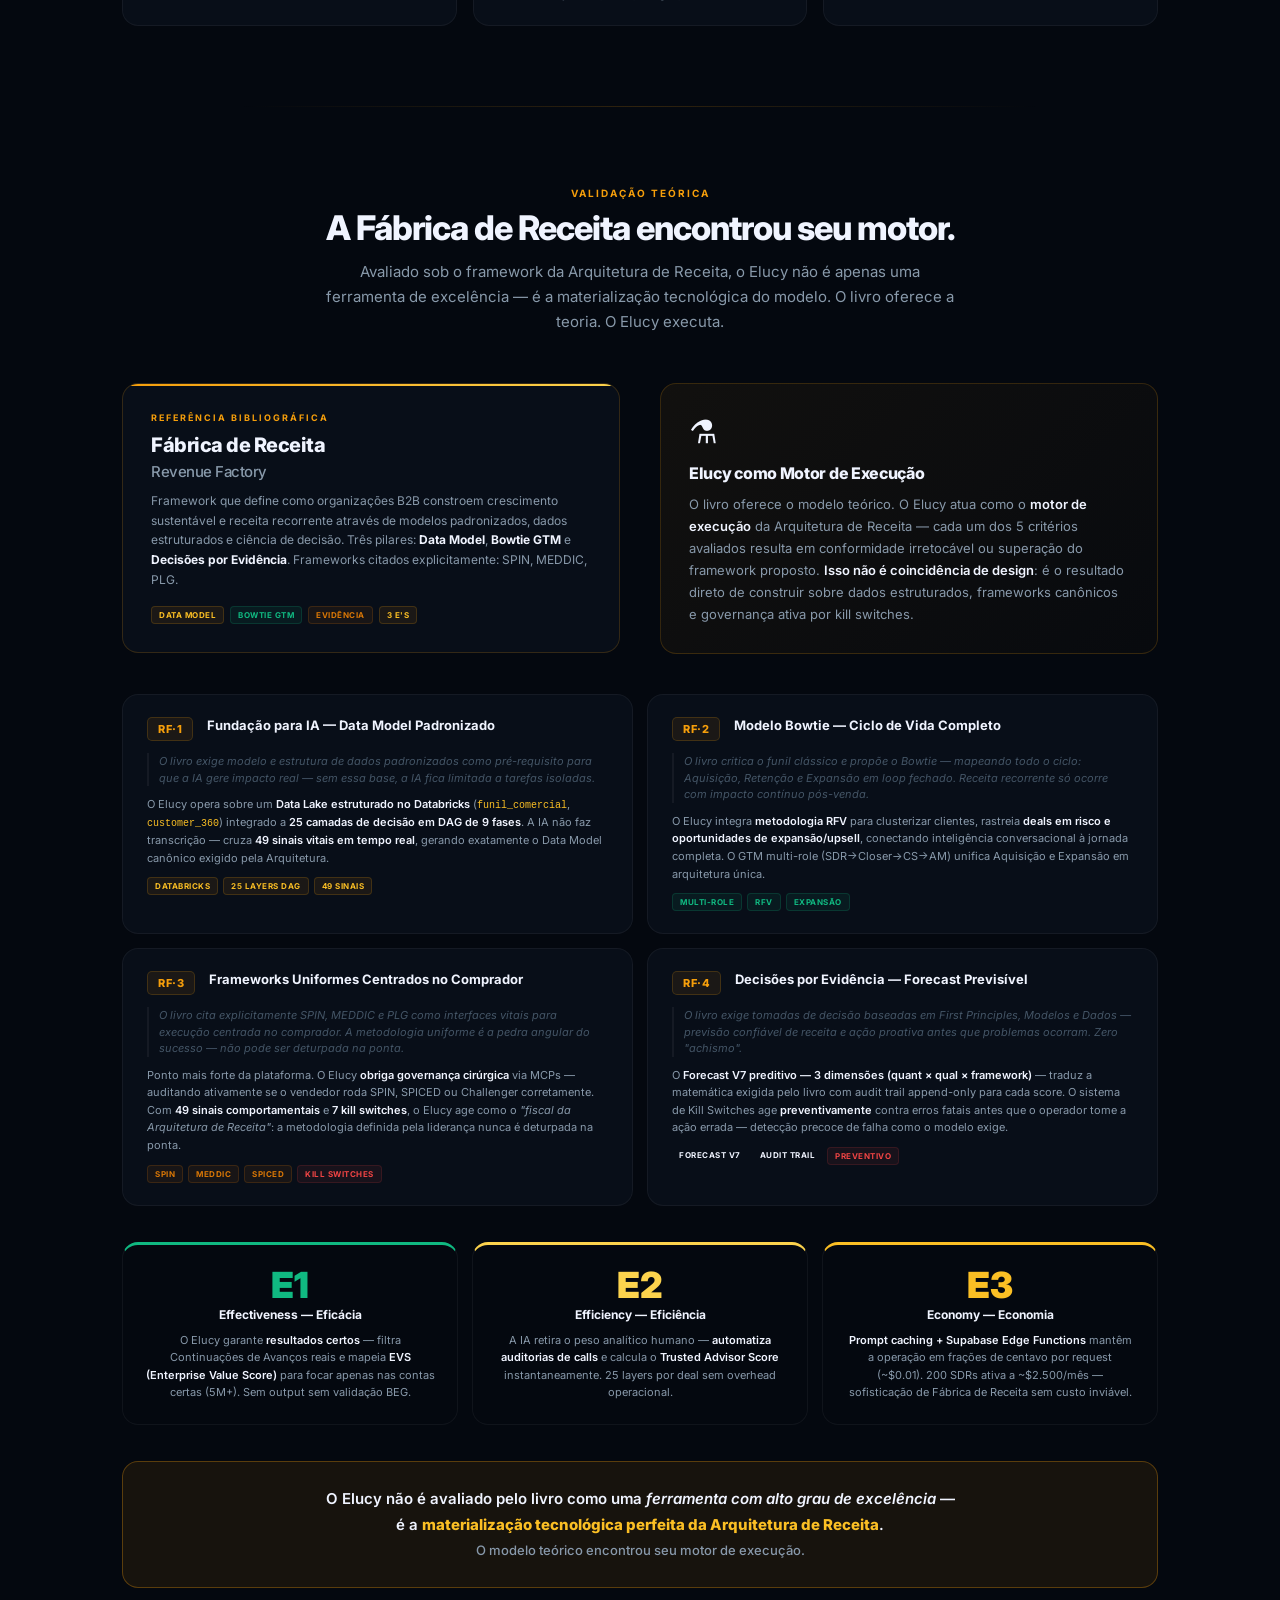
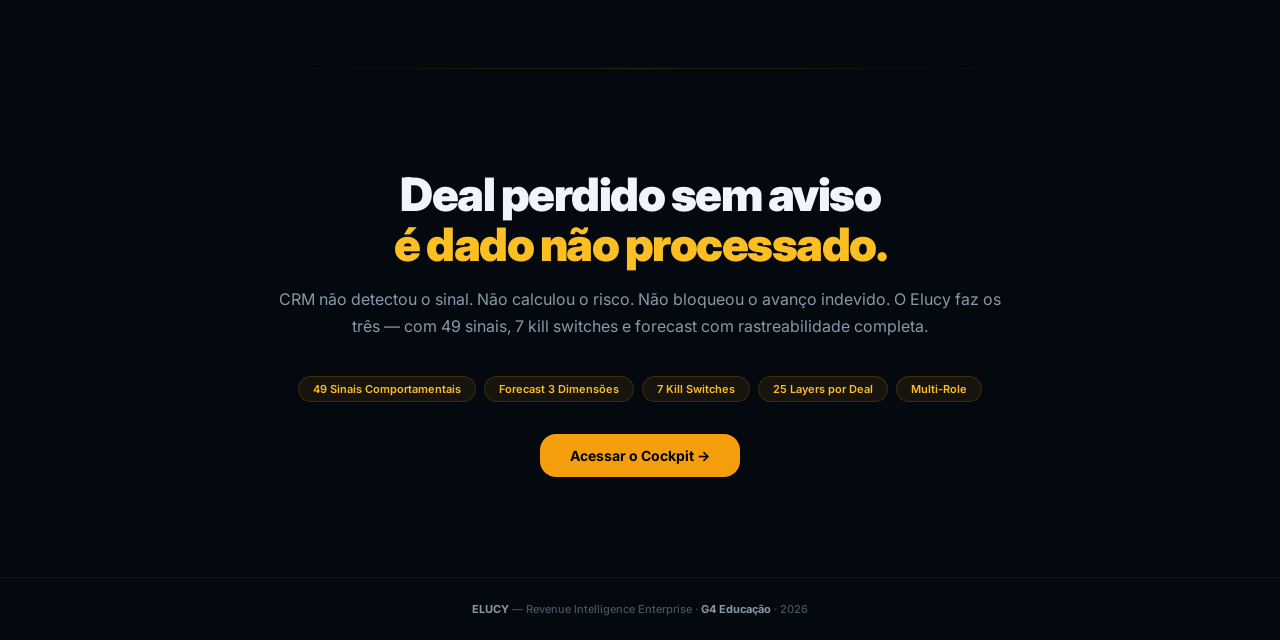
==== commit 4543d62f: "feat(brand): migrate to amber mono-tone brand system v1.0 Eliminate purple (#8b5cf6) and blue (#0a84" ====
--- a/index.html
+++ b/index.html
@@ -269,49 +269,6 @@
 @media(max-width:1000px){.rf-intro{grid-template-columns:1fr}.rf-criteria-grid{grid-template-columns:1fr}.rf-3e{grid-template-columns:1fr 1fr}}
 @media(max-width:600px){.rf-3e{grid-template-columns:1fr}}
 
-/* ─ HERO SCREENSHOT ──────────────────────────────── */
-.hero-screenshot{margin-top:48px;max-width:900px;margin-left:auto;margin-right:auto}
-.hs-window{background:var(--bg2);border:1px solid var(--border2);border-radius:12px;overflow:hidden;box-shadow:0 20px 60px rgba(0,0,0,.5)}
-.hs-bar{display:flex;align-items:center;gap:6px;padding:10px 14px;background:var(--bg3);border-bottom:1px solid var(--border)}
-.hs-dot{width:10px;height:10px;border-radius:50%}.hs-dot.r{background:#ff5f57}.hs-dot.y{background:#febc2e}.hs-dot.g{background:#28c840}
-.hs-title{font-size:10px;color:var(--text3);margin-left:8px;font-weight:600}
-.hs-body{display:flex;min-height:180px}
-.hs-sidebar{width:100px;background:var(--bg3);border-right:1px solid var(--border);padding:10px 0;flex-shrink:0}
-.hs-sb-item{padding:6px 12px;font-size:10px;color:var(--text3);font-weight:600;cursor:default;border-left:2px solid transparent;transition:.2s}
-.hs-sb-item.on{color:var(--amber2);border-left-color:var(--amber);background:var(--amber-glass)}
-.hs-main{flex:1;padding:14px}
-.hs-kpi-row{display:grid;grid-template-columns:repeat(4,1fr);gap:10px;margin-bottom:12px}
-.hs-kpi{background:var(--bg3);border:1px solid var(--border);border-radius:8px;padding:10px 12px;text-align:center}
-.hs-kpi-v{font-size:16px;font-weight:900;line-height:1}
-.hs-kpi-l{font-size:8px;color:var(--text3);font-weight:600;text-transform:uppercase;letter-spacing:.5px;margin-top:3px}
-.hs-eluci-bar{background:var(--amber-glass);border:1px solid var(--amber-border);border-radius:6px;padding:8px 12px;display:flex;align-items:center;gap:8px;margin-bottom:10px}
-.hs-tags{display:flex;gap:6px;flex-wrap:wrap}
-.hs-tag{font-size:8px;font-weight:700;padding:3px 8px;border-radius:4px;letter-spacing:.5px;text-transform:uppercase}
-.hs-tag.buy{background:rgba(16,185,129,.1);color:var(--green);border:1px solid rgba(16,185,129,.2)}
-.hs-tag.risk{background:rgba(239,68,68,.08);color:var(--red);border:1px solid rgba(239,68,68,.15)}
-.hs-tag.fw{background:rgba(245,158,11,.08);color:var(--amber2);border:1px solid var(--amber-border)}
-.hs-tag.stall{background:rgba(139,92,246,.08);color:var(--purple);border:1px solid rgba(139,92,246,.18)}
-
-/* ─ TRUST BAR ────────────────────────────────────── */
-.trust-bar{padding:0 32px;max-width:1100px;margin:0 auto 0}
-.trust-inner{display:flex;justify-content:center;gap:32px;padding:16px 0;flex-wrap:wrap}
-.trust-item{display:flex;align-items:center;gap:6px;font-size:11px;color:var(--text3);font-weight:500}
-.trust-icon{font-size:14px}
-
-/* ─ OUTCOMES ─────────────────────────────────────── */
-.outcomes-grid{display:grid;grid-template-columns:repeat(4,1fr);gap:16px;margin-top:48px}
-.outcome-card{background:var(--bg2);border:1px solid var(--border);border-radius:var(--r2);padding:28px 22px;text-align:center;transition:.3s;position:relative;overflow:hidden}
-.outcome-card::after{content:'';position:absolute;bottom:0;left:0;right:0;height:2px;background:var(--amber);opacity:0;transition:.3s}
-.outcome-card:hover{border-color:var(--amber-border);transform:translateY(-3px)}.outcome-card:hover::after{opacity:1}
-.outcome-val{font-size:40px;font-weight:900;letter-spacing:-1.5px;line-height:1;margin-bottom:8px}
-.outcome-lbl{font-size:13px;font-weight:700;color:var(--text);line-height:1.4;margin-bottom:6px}
-.outcome-sub{font-size:11px;color:var(--text3);line-height:1.5}
-
-/* ─ MID-PAGE CTA ─────────────────────────────────── */
-.mid-cta{padding:48px 32px;max-width:1100px;margin:0 auto}
-.mid-cta-inner{display:flex;align-items:center;justify-content:center;gap:20px;padding:20px 32px;background:var(--amber-glass);border:1px solid var(--amber-border);border-radius:var(--r2);flex-wrap:wrap}
-.mid-cta-text{font-size:14px;font-weight:600;color:var(--text)}
-
 /* ─ CTA FINAL ────────────────────────────────────── */
 .cta-section{padding:100px 32px;text-align:center;max-width:800px;margin:0 auto}
 .cta-section h2{font-size:46px;font-weight:900;letter-spacing:-1.5px;margin-bottom:16px;line-height:1.1}
@@ -344,8 +301,6 @@
   .stats-inner{grid-template-columns:repeat(3,1fr)}
   .contrast-grid{grid-template-columns:1fr}
   .contrast-mid{flex-direction:row;padding:8px 0}
-  .outcomes-grid{grid-template-columns:repeat(2,1fr)}
-  .hs-kpi-row{grid-template-columns:repeat(2,1fr)}
 }
 @media(max-width:600px){
   .hero{padding:60px 16px 48px}
@@ -360,11 +315,6 @@
   .gov-grid{grid-template-columns:1fr 1fr}
   .components-grid{grid-template-columns:repeat(3,1fr)}
   .cta-section h2{font-size:30px}
-  .outcomes-grid{grid-template-columns:1fr}
-  .hs-sidebar{display:none}
-  .hs-kpi-row{grid-template-columns:repeat(2,1fr)}
-  .trust-inner{gap:16px}
-  .mid-cta-inner{flex-direction:column;text-align:center}
 }
 </style>
 </head>
@@ -386,7 +336,6 @@
       <span class="logo-tag">ENTERPRISE</span>
     </a>
     <div class="nav-links">
-      <span class="nav-link" onclick="document.getElementById('s-outcomes').scrollIntoView({behavior:'smooth'})">Resultados</span>
       <span class="nav-link" onclick="document.getElementById('s-problem').scrollIntoView({behavior:'smooth'})">Problema</span>
       <span class="nav-link" onclick="document.getElementById('s-pillars').scrollIntoView({behavior:'smooth'})">Pilares</span>
       <span class="nav-link" onclick="document.getElementById('s-forecast').scrollIntoView({behavior:'smooth'})">Forecast</span>
@@ -414,40 +363,7 @@
   </p>
   <div class="hero-btns anim d3">
     <a class="btn-primary" href="cockpit.html">Acessar o Cockpit →</a>
-    <a class="btn-outline" onclick="document.getElementById('s-outcomes').scrollIntoView({behavior:'smooth'})">Ver resultados ↓</a>
-  </div>
-
-  <!-- HERO SCREENSHOT — Cockpit simulado -->
-  <div class="hero-screenshot anim d4">
-    <div class="hs-window">
-      <div class="hs-bar"><span class="hs-dot r"></span><span class="hs-dot y"></span><span class="hs-dot g"></span><span class="hs-title">Elucy Cockpit — Pipeline</span></div>
-      <div class="hs-body">
-        <div class="hs-sidebar">
-          <div class="hs-sb-item on">Pipeline</div>
-          <div class="hs-sb-item">Tasks</div>
-          <div class="hs-sb-item">Reports</div>
-          <div class="hs-sb-item">Intel</div>
-        </div>
-        <div class="hs-main">
-          <div class="hs-kpi-row">
-            <div class="hs-kpi"><div class="hs-kpi-v" style="color:var(--amber2)">R$ 847K</div><div class="hs-kpi-l">Pipeline</div></div>
-            <div class="hs-kpi"><div class="hs-kpi-v" style="color:var(--green)">0.72</div><div class="hs-kpi-l">Avg Confidence</div></div>
-            <div class="hs-kpi"><div class="hs-kpi-v" style="color:var(--red)">3</div><div class="hs-kpi-l">Kill Switches</div></div>
-            <div class="hs-kpi"><div class="hs-kpi-v" style="color:var(--blue2)">12</div><div class="hs-kpi-l">Sinais Ativos</div></div>
-          </div>
-          <div class="hs-eluci-bar">
-            <span style="color:var(--amber2);font-weight:700;font-size:9px">ELUCI REPORT</span>
-            <span style="font-size:9px;color:var(--text3)">Carlos M. · Confidence 0.72 · authority_confirmation pendente</span>
-          </div>
-          <div class="hs-tags">
-            <span class="hs-tag buy">BUY SIGNAL</span>
-            <span class="hs-tag risk">GHOST RISK</span>
-            <span class="hs-tag fw">SPICED GAP</span>
-            <span class="hs-tag stall">AGING 14d</span>
-          </div>
-        </div>
-      </div>
-    </div>
+    <a class="btn-outline" onclick="document.getElementById('s-problem').scrollIntoView({behavior:'smooth'})">Ver a arquitetura ↓</a>
   </div>
 </div>
 
@@ -477,48 +393,6 @@
   </div>
 </div>
 
-<!-- ═══════════════════════════════════ TRUST BAR ═══ -->
-<div class="trust-bar anim d5">
-  <div class="trust-inner">
-    <div class="trust-item"><span class="trust-icon">🔒</span><span>LGPD Compliant</span></div>
-    <div class="trust-item"><span class="trust-icon">🛡️</span><span>JWT + Row-Level Security</span></div>
-    <div class="trust-item"><span class="trust-icon">🚫</span><span>Seus dados nao treinam IA</span></div>
-    <div class="trust-item"><span class="trust-icon">☁️</span><span>Supabase Encrypted</span></div>
-  </div>
-</div>
-
-<div class="section-divider"></div>
-
-<!-- ═══════════════════════════════════ OUTCOMES ═══ -->
-<section id="s-outcomes" class="section">
-  <div class="sec-eyebrow">Resultados Reais</div>
-  <div class="sec-title">O que muda quando o CRM ganha inteligencia.</div>
-  <p class="sec-sub">Numeros reais de operadores G4 usando Elucy em producao. Cada metrica e rastreavel ate o deal que a gerou.</p>
-
-  <div class="outcomes-grid">
-    <div class="outcome-card">
-      <div class="outcome-val" style="color:var(--amber2)">73%</div>
-      <div class="outcome-lbl">ghost deals detectados antes do deadline</div>
-      <div class="outcome-sub">Sinais de risco ativam alerta 48h antes do no-show</div>
-    </div>
-    <div class="outcome-card">
-      <div class="outcome-val" style="color:var(--green)">2.4×</div>
-      <div class="outcome-lbl">mais rapido de qualificacao a handoff</div>
-      <div class="outcome-sub">DAG Engine prioriza acao exata — sem analise manual</div>
-    </div>
-    <div class="outcome-card">
-      <div class="outcome-val" style="color:var(--blue2)">89%</div>
-      <div class="outcome-lbl">acoes executadas no mesmo dia</div>
-      <div class="outcome-sub">Task runner com fila priorizada por urgencia real</div>
-    </div>
-    <div class="outcome-card">
-      <div class="outcome-val" style="color:var(--amber)">~R$0.01</div>
-      <div class="outcome-lbl">custo por request de inteligencia</div>
-      <div class="outcome-sub">Edge Functions + prompt caching no Supabase</div>
-    </div>
-  </div>
-</section>
-
 <div class="section-divider"></div>
 
 <!-- ═══════════════════════════════════ PROBLEMA / CONTRASTE ═══ -->
@@ -602,14 +476,6 @@
     </div>
   </div>
 </section>
-
-<!-- ═══════════════════════════════════ MID-PAGE CTA ═══ -->
-<div class="mid-cta">
-  <div class="mid-cta-inner">
-    <p class="mid-cta-text">Convencido ate aqui? Nao precisa esperar o fim da pagina.</p>
-    <a class="btn-primary" href="cockpit.html" style="font-size:13px;padding:10px 24px">Acessar o Cockpit →</a>
-  </div>
-</div>
 
 <div class="section-divider"></div>
 
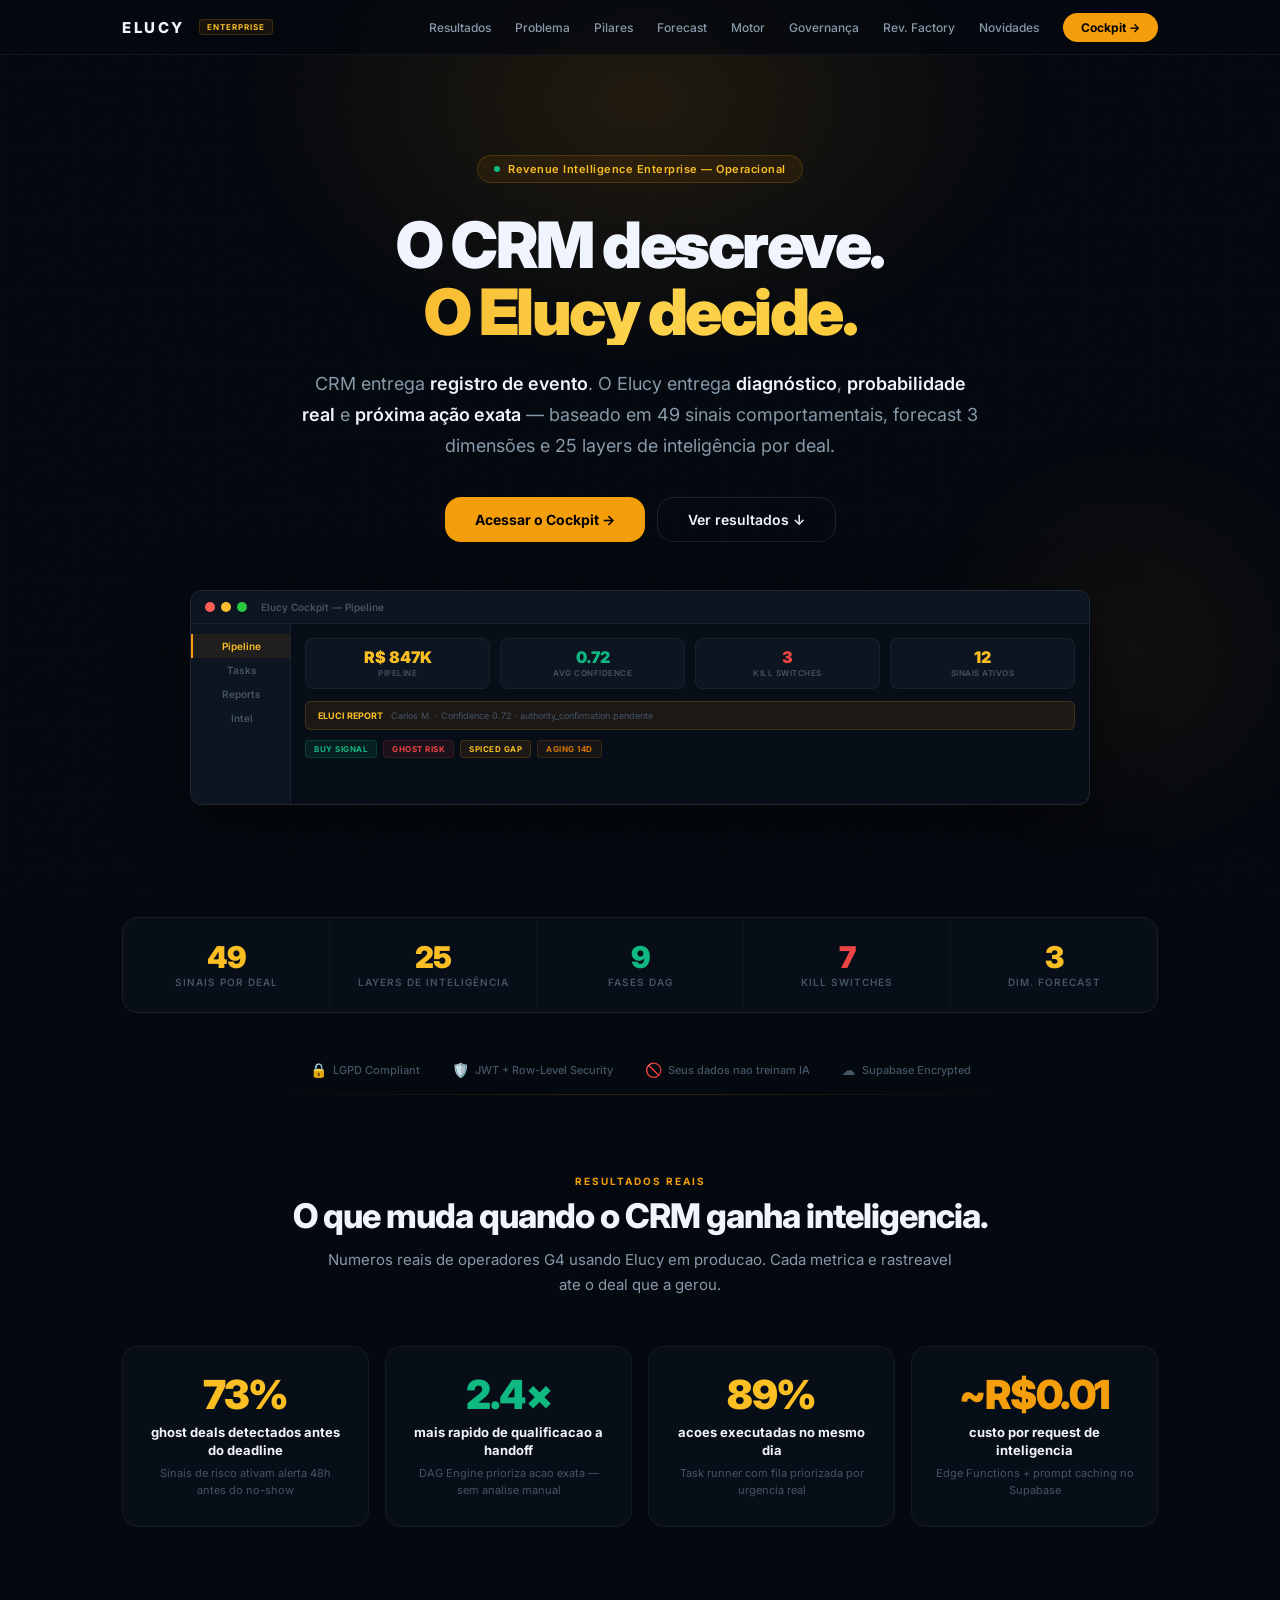
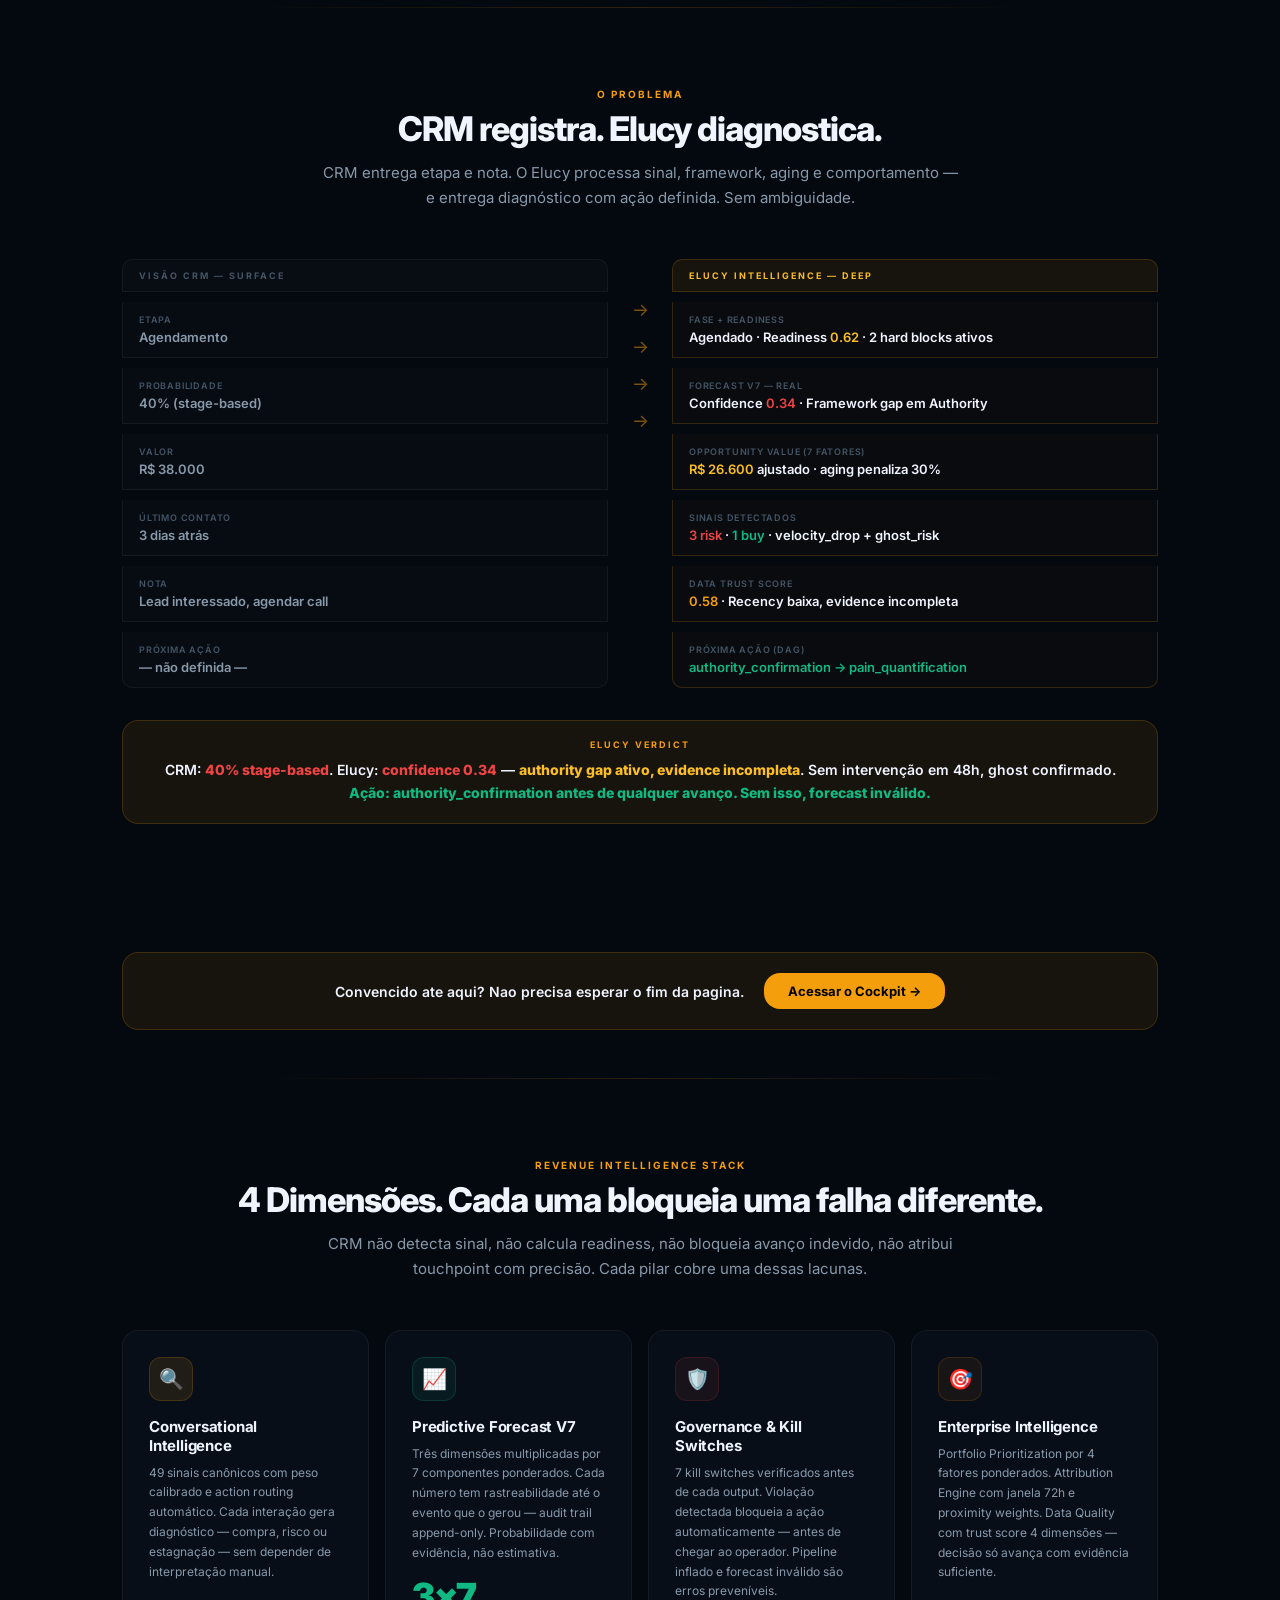
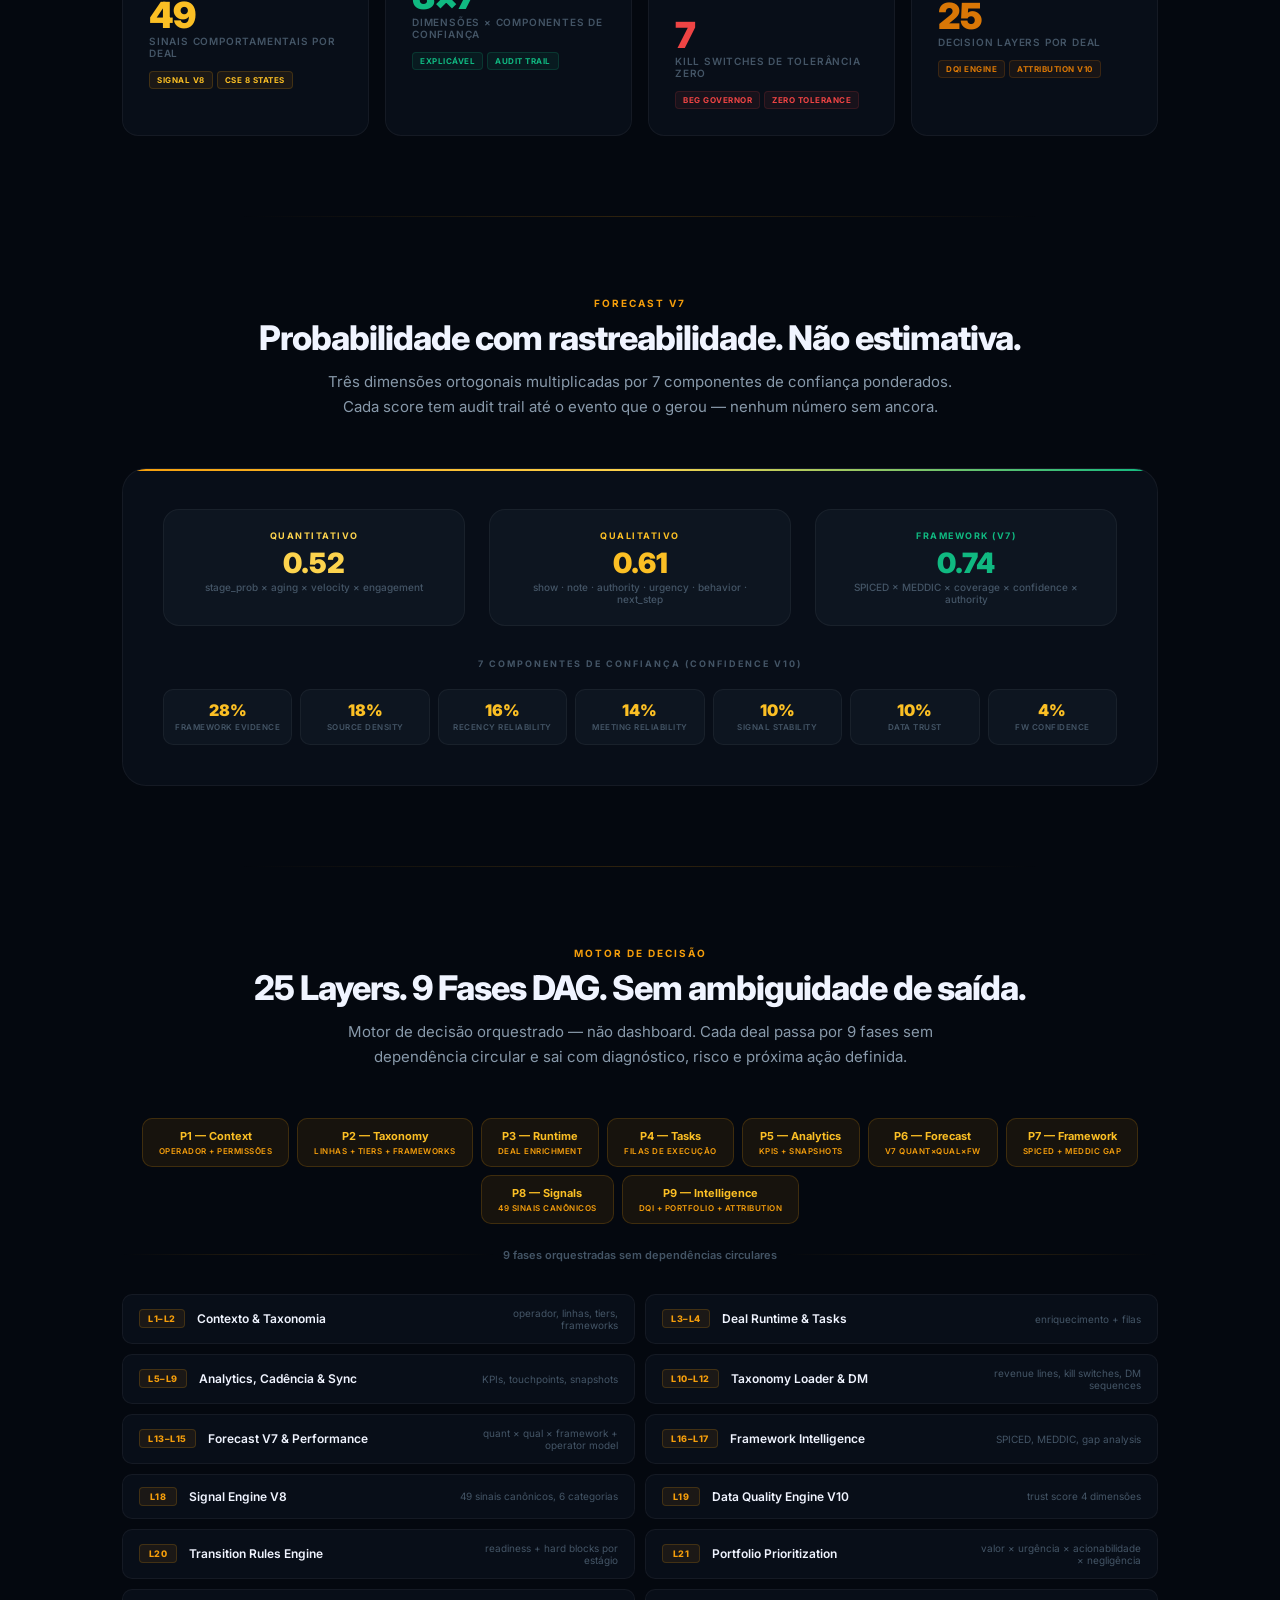
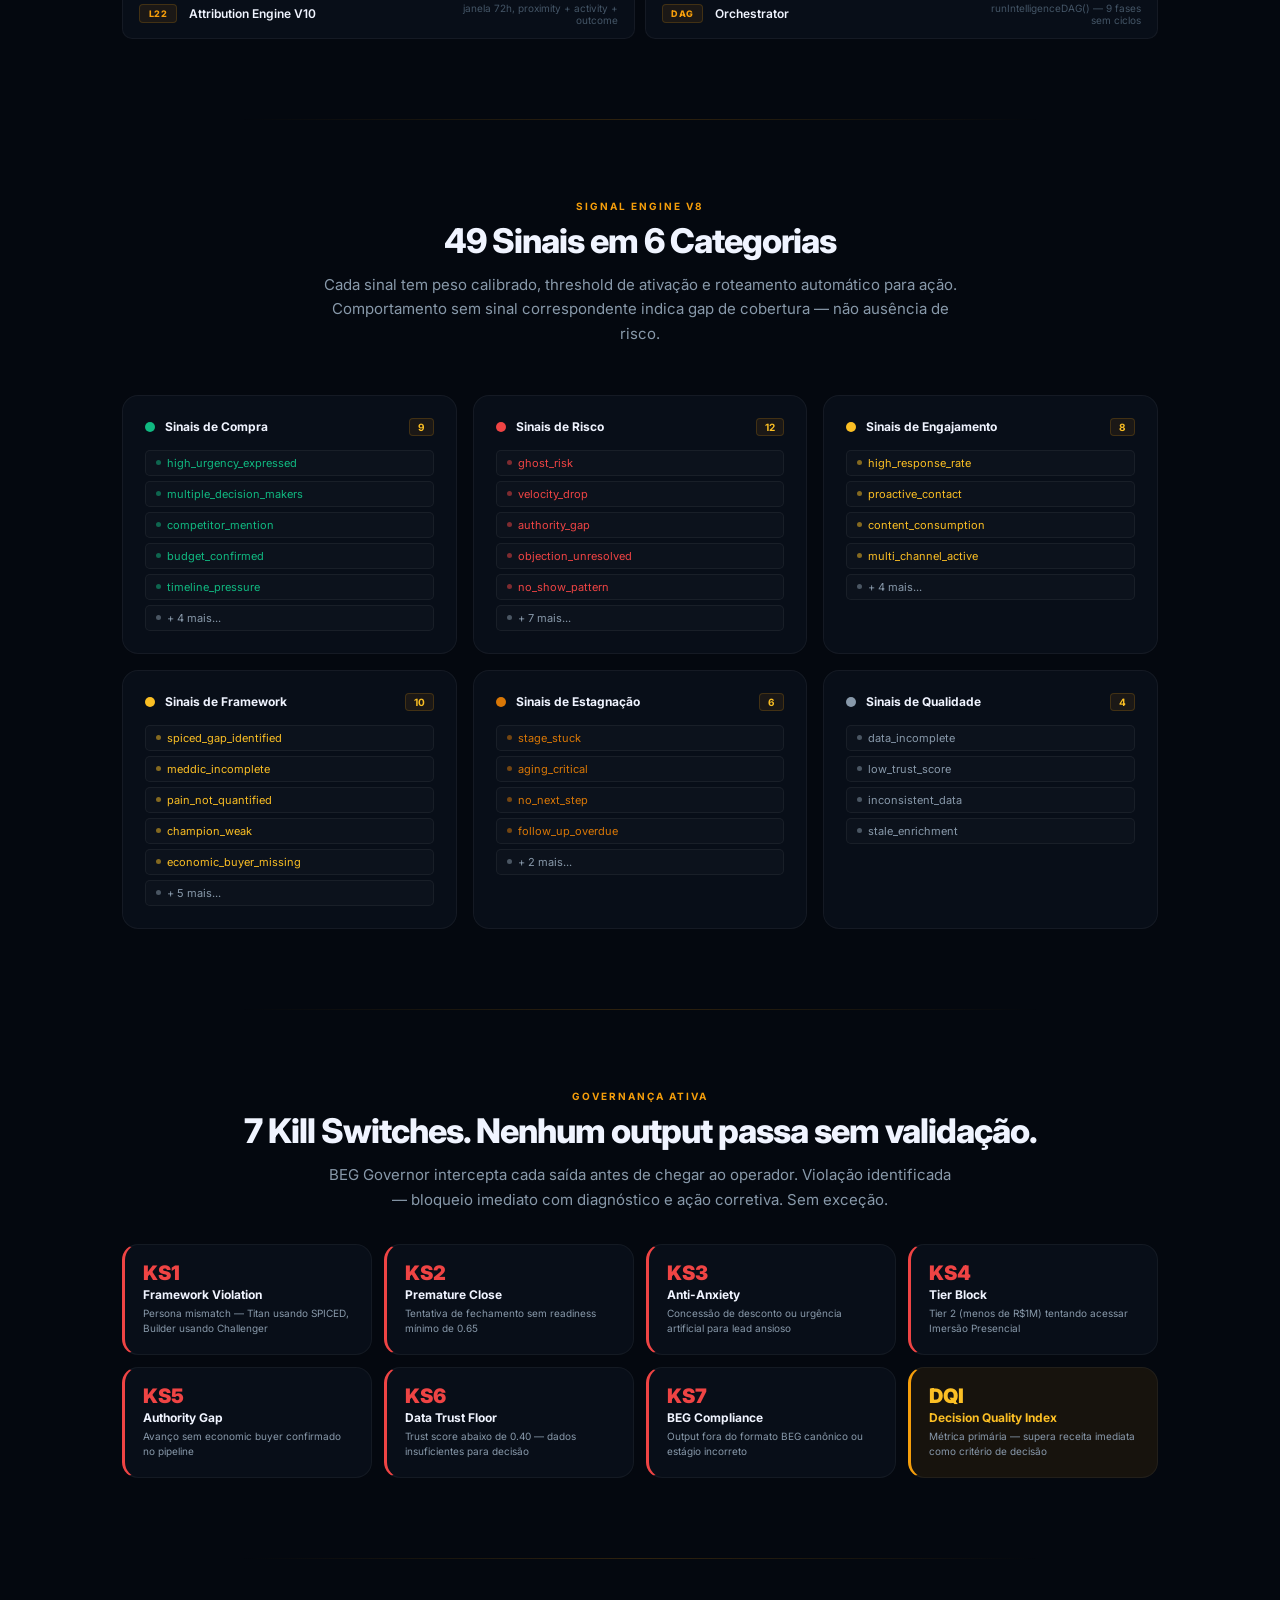
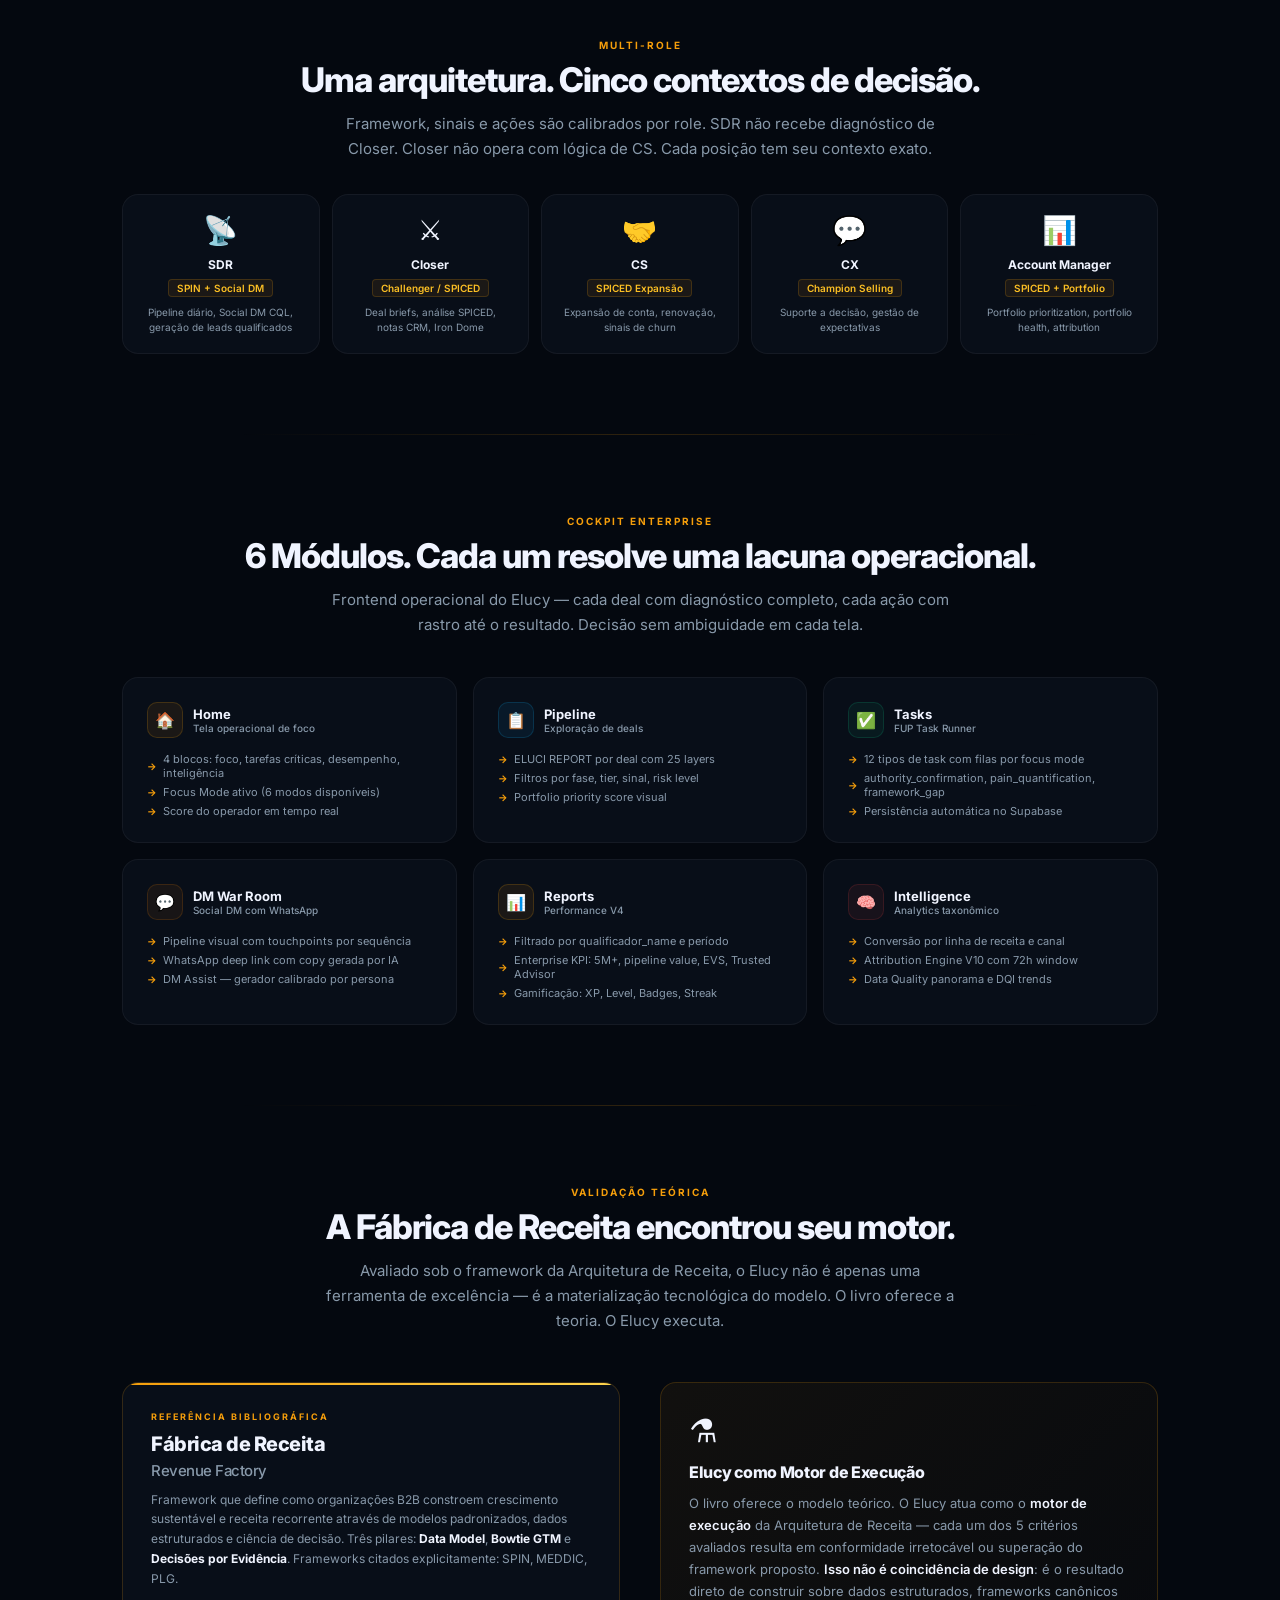
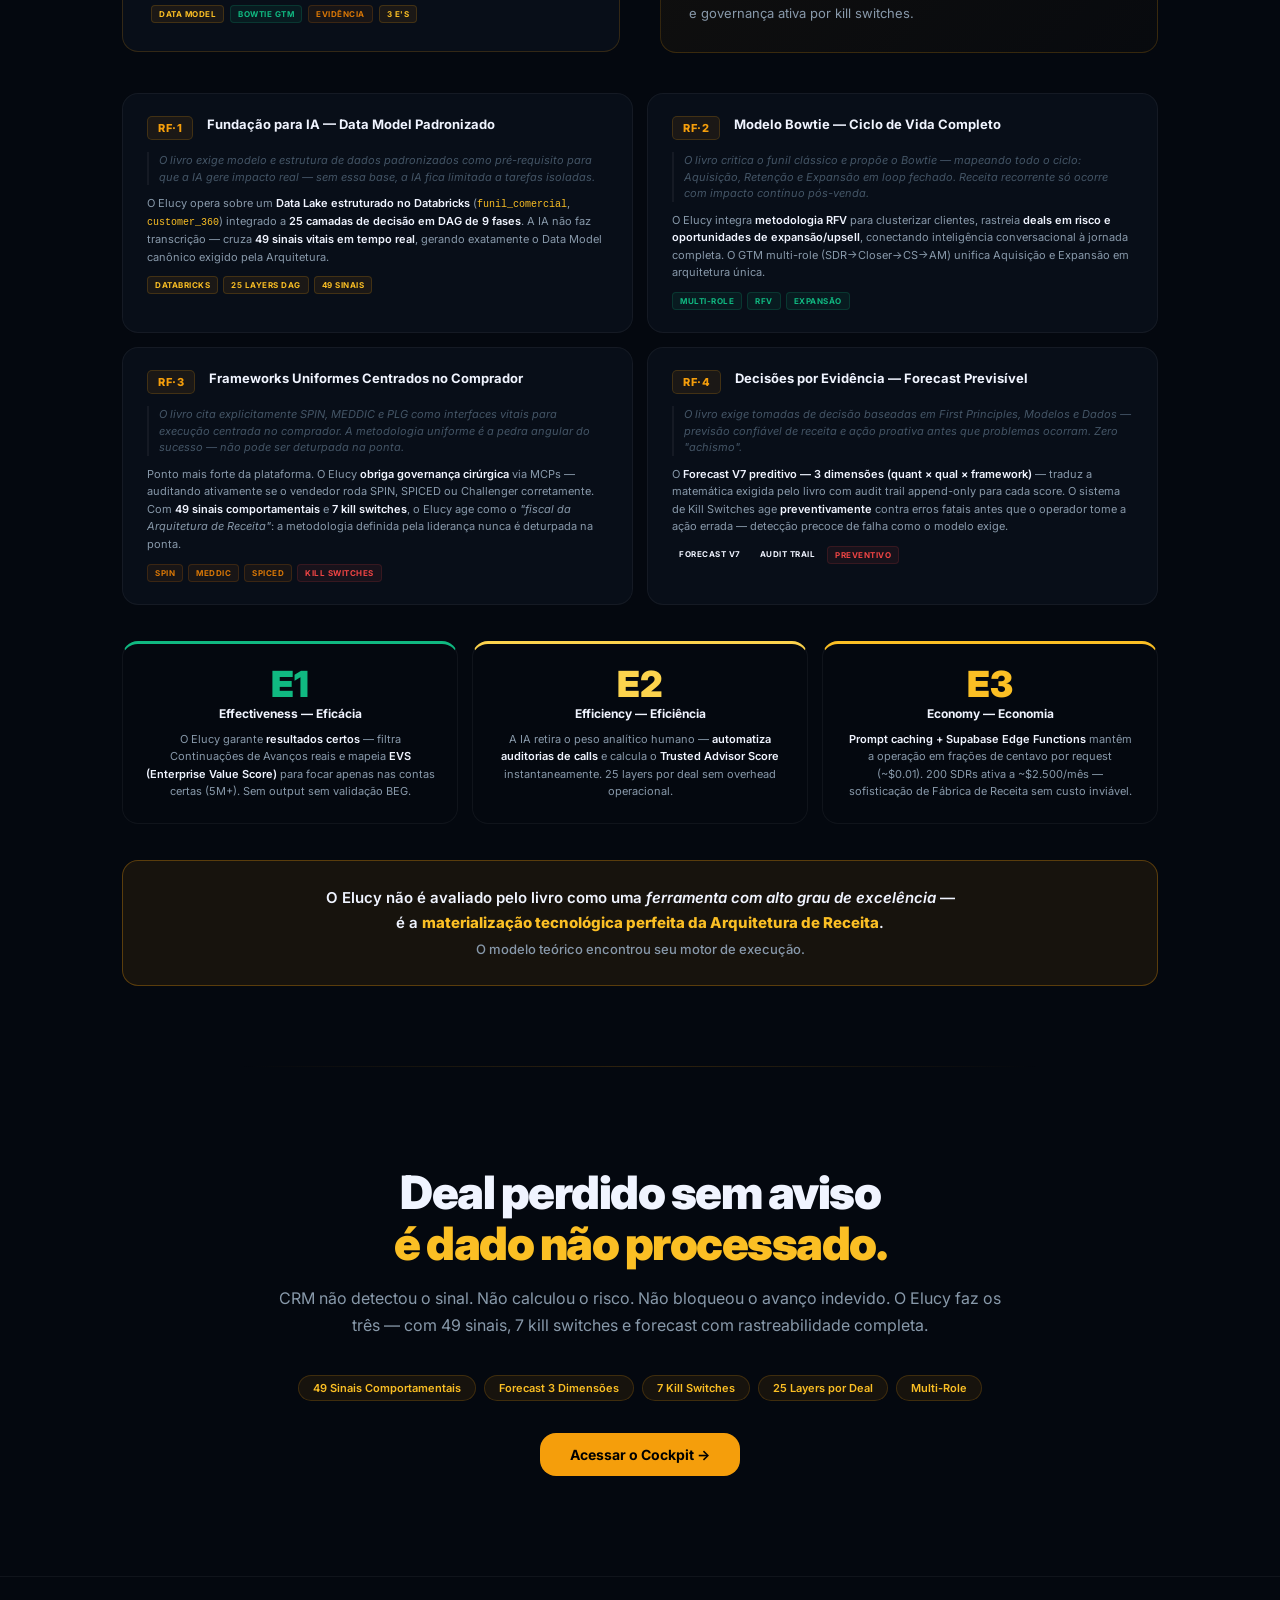
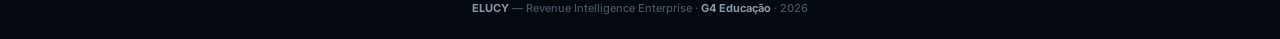
==== commit e468a6a6: "fix(brand): patch V2 cherry-pick — remove reintroduced purple/blue violations Fixes brand regression" ====
--- a/index.html
+++ b/index.html
@@ -269,6 +269,49 @@
 @media(max-width:1000px){.rf-intro{grid-template-columns:1fr}.rf-criteria-grid{grid-template-columns:1fr}.rf-3e{grid-template-columns:1fr 1fr}}
 @media(max-width:600px){.rf-3e{grid-template-columns:1fr}}
 
+/* ─ HERO SCREENSHOT ──────────────────────────────── */
+.hero-screenshot{margin-top:48px;max-width:900px;margin-left:auto;margin-right:auto}
+.hs-window{background:var(--bg2);border:1px solid var(--border2);border-radius:12px;overflow:hidden;box-shadow:0 20px 60px rgba(0,0,0,.5)}
+.hs-bar{display:flex;align-items:center;gap:6px;padding:10px 14px;background:var(--bg3);border-bottom:1px solid var(--border)}
+.hs-dot{width:10px;height:10px;border-radius:50%}.hs-dot.r{background:#ff5f57}.hs-dot.y{background:#febc2e}.hs-dot.g{background:#28c840}
+.hs-title{font-size:10px;color:var(--text3);margin-left:8px;font-weight:600}
+.hs-body{display:flex;min-height:180px}
+.hs-sidebar{width:100px;background:var(--bg3);border-right:1px solid var(--border);padding:10px 0;flex-shrink:0}
+.hs-sb-item{padding:6px 12px;font-size:10px;color:var(--text3);font-weight:600;cursor:default;border-left:2px solid transparent;transition:.2s}
+.hs-sb-item.on{color:var(--amber2);border-left-color:var(--amber);background:var(--amber-glass)}
+.hs-main{flex:1;padding:14px}
+.hs-kpi-row{display:grid;grid-template-columns:repeat(4,1fr);gap:10px;margin-bottom:12px}
+.hs-kpi{background:var(--bg3);border:1px solid var(--border);border-radius:8px;padding:10px 12px;text-align:center}
+.hs-kpi-v{font-size:16px;font-weight:900;line-height:1}
+.hs-kpi-l{font-size:8px;color:var(--text3);font-weight:600;text-transform:uppercase;letter-spacing:.5px;margin-top:3px}
+.hs-eluci-bar{background:var(--amber-glass);border:1px solid var(--amber-border);border-radius:6px;padding:8px 12px;display:flex;align-items:center;gap:8px;margin-bottom:10px}
+.hs-tags{display:flex;gap:6px;flex-wrap:wrap}
+.hs-tag{font-size:8px;font-weight:700;padding:3px 8px;border-radius:4px;letter-spacing:.5px;text-transform:uppercase}
+.hs-tag.buy{background:rgba(16,185,129,.1);color:var(--green);border:1px solid rgba(16,185,129,.2)}
+.hs-tag.risk{background:rgba(239,68,68,.08);color:var(--red);border:1px solid rgba(239,68,68,.15)}
+.hs-tag.fw{background:rgba(245,158,11,.08);color:var(--amber2);border:1px solid var(--amber-border)}
+.hs-tag.stall{background:rgba(217,119,6,.08);color:var(--amber-dim);border:1px solid rgba(217,119,6,.18)}
+
+/* ─ TRUST BAR ────────────────────────────────────── */
+.trust-bar{padding:0 32px;max-width:1100px;margin:0 auto 0}
+.trust-inner{display:flex;justify-content:center;gap:32px;padding:16px 0;flex-wrap:wrap}
+.trust-item{display:flex;align-items:center;gap:6px;font-size:11px;color:var(--text3);font-weight:500}
+.trust-icon{font-size:14px}
+
+/* ─ OUTCOMES ─────────────────────────────────────── */
+.outcomes-grid{display:grid;grid-template-columns:repeat(4,1fr);gap:16px;margin-top:48px}
+.outcome-card{background:var(--bg2);border:1px solid var(--border);border-radius:var(--r2);padding:28px 22px;text-align:center;transition:.3s;position:relative;overflow:hidden}
+.outcome-card::after{content:'';position:absolute;bottom:0;left:0;right:0;height:2px;background:var(--amber);opacity:0;transition:.3s}
+.outcome-card:hover{border-color:var(--amber-border);transform:translateY(-3px)}.outcome-card:hover::after{opacity:1}
+.outcome-val{font-size:40px;font-weight:900;letter-spacing:-1.5px;line-height:1;margin-bottom:8px}
+.outcome-lbl{font-size:13px;font-weight:700;color:var(--text);line-height:1.4;margin-bottom:6px}
+.outcome-sub{font-size:11px;color:var(--text3);line-height:1.5}
+
+/* ─ MID-PAGE CTA ─────────────────────────────────── */
+.mid-cta{padding:48px 32px;max-width:1100px;margin:0 auto}
+.mid-cta-inner{display:flex;align-items:center;justify-content:center;gap:20px;padding:20px 32px;background:var(--amber-glass);border:1px solid var(--amber-border);border-radius:var(--r2);flex-wrap:wrap}
+.mid-cta-text{font-size:14px;font-weight:600;color:var(--text)}
+
 /* ─ CTA FINAL ────────────────────────────────────── */
 .cta-section{padding:100px 32px;text-align:center;max-width:800px;margin:0 auto}
 .cta-section h2{font-size:46px;font-weight:900;letter-spacing:-1.5px;margin-bottom:16px;line-height:1.1}
@@ -301,6 +344,8 @@
   .stats-inner{grid-template-columns:repeat(3,1fr)}
   .contrast-grid{grid-template-columns:1fr}
   .contrast-mid{flex-direction:row;padding:8px 0}
+  .outcomes-grid{grid-template-columns:repeat(2,1fr)}
+  .hs-kpi-row{grid-template-columns:repeat(2,1fr)}
 }
 @media(max-width:600px){
   .hero{padding:60px 16px 48px}
@@ -315,6 +360,11 @@
   .gov-grid{grid-template-columns:1fr 1fr}
   .components-grid{grid-template-columns:repeat(3,1fr)}
   .cta-section h2{font-size:30px}
+  .outcomes-grid{grid-template-columns:1fr}
+  .hs-sidebar{display:none}
+  .hs-kpi-row{grid-template-columns:repeat(2,1fr)}
+  .trust-inner{gap:16px}
+  .mid-cta-inner{flex-direction:column;text-align:center}
 }
 </style>
 </head>
@@ -336,6 +386,7 @@
       <span class="logo-tag">ENTERPRISE</span>
     </a>
     <div class="nav-links">
+      <span class="nav-link" onclick="document.getElementById('s-outcomes').scrollIntoView({behavior:'smooth'})">Resultados</span>
       <span class="nav-link" onclick="document.getElementById('s-problem').scrollIntoView({behavior:'smooth'})">Problema</span>
       <span class="nav-link" onclick="document.getElementById('s-pillars').scrollIntoView({behavior:'smooth'})">Pilares</span>
       <span class="nav-link" onclick="document.getElementById('s-forecast').scrollIntoView({behavior:'smooth'})">Forecast</span>
@@ -363,7 +414,40 @@
   </p>
   <div class="hero-btns anim d3">
     <a class="btn-primary" href="cockpit.html">Acessar o Cockpit →</a>
-    <a class="btn-outline" onclick="document.getElementById('s-problem').scrollIntoView({behavior:'smooth'})">Ver a arquitetura ↓</a>
+    <a class="btn-outline" onclick="document.getElementById('s-outcomes').scrollIntoView({behavior:'smooth'})">Ver resultados ↓</a>
+  </div>
+
+  <!-- HERO SCREENSHOT — Cockpit simulado -->
+  <div class="hero-screenshot anim d4">
+    <div class="hs-window">
+      <div class="hs-bar"><span class="hs-dot r"></span><span class="hs-dot y"></span><span class="hs-dot g"></span><span class="hs-title">Elucy Cockpit — Pipeline</span></div>
+      <div class="hs-body">
+        <div class="hs-sidebar">
+          <div class="hs-sb-item on">Pipeline</div>
+          <div class="hs-sb-item">Tasks</div>
+          <div class="hs-sb-item">Reports</div>
+          <div class="hs-sb-item">Intel</div>
+        </div>
+        <div class="hs-main">
+          <div class="hs-kpi-row">
+            <div class="hs-kpi"><div class="hs-kpi-v" style="color:var(--amber2)">R$ 847K</div><div class="hs-kpi-l">Pipeline</div></div>
+            <div class="hs-kpi"><div class="hs-kpi-v" style="color:var(--green)">0.72</div><div class="hs-kpi-l">Avg Confidence</div></div>
+            <div class="hs-kpi"><div class="hs-kpi-v" style="color:var(--red)">3</div><div class="hs-kpi-l">Kill Switches</div></div>
+            <div class="hs-kpi"><div class="hs-kpi-v" style="color:var(--amber2)">12</div><div class="hs-kpi-l">Sinais Ativos</div></div>
+          </div>
+          <div class="hs-eluci-bar">
+            <span style="color:var(--amber2);font-weight:700;font-size:9px">ELUCI REPORT</span>
+            <span style="font-size:9px;color:var(--text3)">Carlos M. · Confidence 0.72 · authority_confirmation pendente</span>
+          </div>
+          <div class="hs-tags">
+            <span class="hs-tag buy">BUY SIGNAL</span>
+            <span class="hs-tag risk">GHOST RISK</span>
+            <span class="hs-tag fw">SPICED GAP</span>
+            <span class="hs-tag stall">AGING 14d</span>
+          </div>
+        </div>
+      </div>
+    </div>
   </div>
 </div>
 
@@ -392,6 +476,48 @@
     </div>
   </div>
 </div>
+
+<!-- ═══════════════════════════════════ TRUST BAR ═══ -->
+<div class="trust-bar anim d5">
+  <div class="trust-inner">
+    <div class="trust-item"><span class="trust-icon">🔒</span><span>LGPD Compliant</span></div>
+    <div class="trust-item"><span class="trust-icon">🛡️</span><span>JWT + Row-Level Security</span></div>
+    <div class="trust-item"><span class="trust-icon">🚫</span><span>Seus dados nao treinam IA</span></div>
+    <div class="trust-item"><span class="trust-icon">☁️</span><span>Supabase Encrypted</span></div>
+  </div>
+</div>
+
+<div class="section-divider"></div>
+
+<!-- ═══════════════════════════════════ OUTCOMES ═══ -->
+<section id="s-outcomes" class="section">
+  <div class="sec-eyebrow">Resultados Reais</div>
+  <div class="sec-title">O que muda quando o CRM ganha inteligencia.</div>
+  <p class="sec-sub">Numeros reais de operadores G4 usando Elucy em producao. Cada metrica e rastreavel ate o deal que a gerou.</p>
+
+  <div class="outcomes-grid">
+    <div class="outcome-card">
+      <div class="outcome-val" style="color:var(--amber2)">73%</div>
+      <div class="outcome-lbl">ghost deals detectados antes do deadline</div>
+      <div class="outcome-sub">Sinais de risco ativam alerta 48h antes do no-show</div>
+    </div>
+    <div class="outcome-card">
+      <div class="outcome-val" style="color:var(--green)">2.4×</div>
+      <div class="outcome-lbl">mais rapido de qualificacao a handoff</div>
+      <div class="outcome-sub">DAG Engine prioriza acao exata — sem analise manual</div>
+    </div>
+    <div class="outcome-card">
+      <div class="outcome-val" style="color:var(--amber2)">89%</div>
+      <div class="outcome-lbl">acoes executadas no mesmo dia</div>
+      <div class="outcome-sub">Task runner com fila priorizada por urgencia real</div>
+    </div>
+    <div class="outcome-card">
+      <div class="outcome-val" style="color:var(--amber)">~R$0.01</div>
+      <div class="outcome-lbl">custo por request de inteligencia</div>
+      <div class="outcome-sub">Edge Functions + prompt caching no Supabase</div>
+    </div>
+  </div>
+</section>
 
 <div class="section-divider"></div>
 
@@ -476,6 +602,14 @@
     </div>
   </div>
 </section>
+
+<!-- ═══════════════════════════════════ MID-PAGE CTA ═══ -->
+<div class="mid-cta">
+  <div class="mid-cta-inner">
+    <p class="mid-cta-text">Convencido ate aqui? Nao precisa esperar o fim da pagina.</p>
+    <a class="btn-primary" href="cockpit.html" style="font-size:13px;padding:10px 24px">Acessar o Cockpit →</a>
+  </div>
+</div>
 
 <div class="section-divider"></div>
 
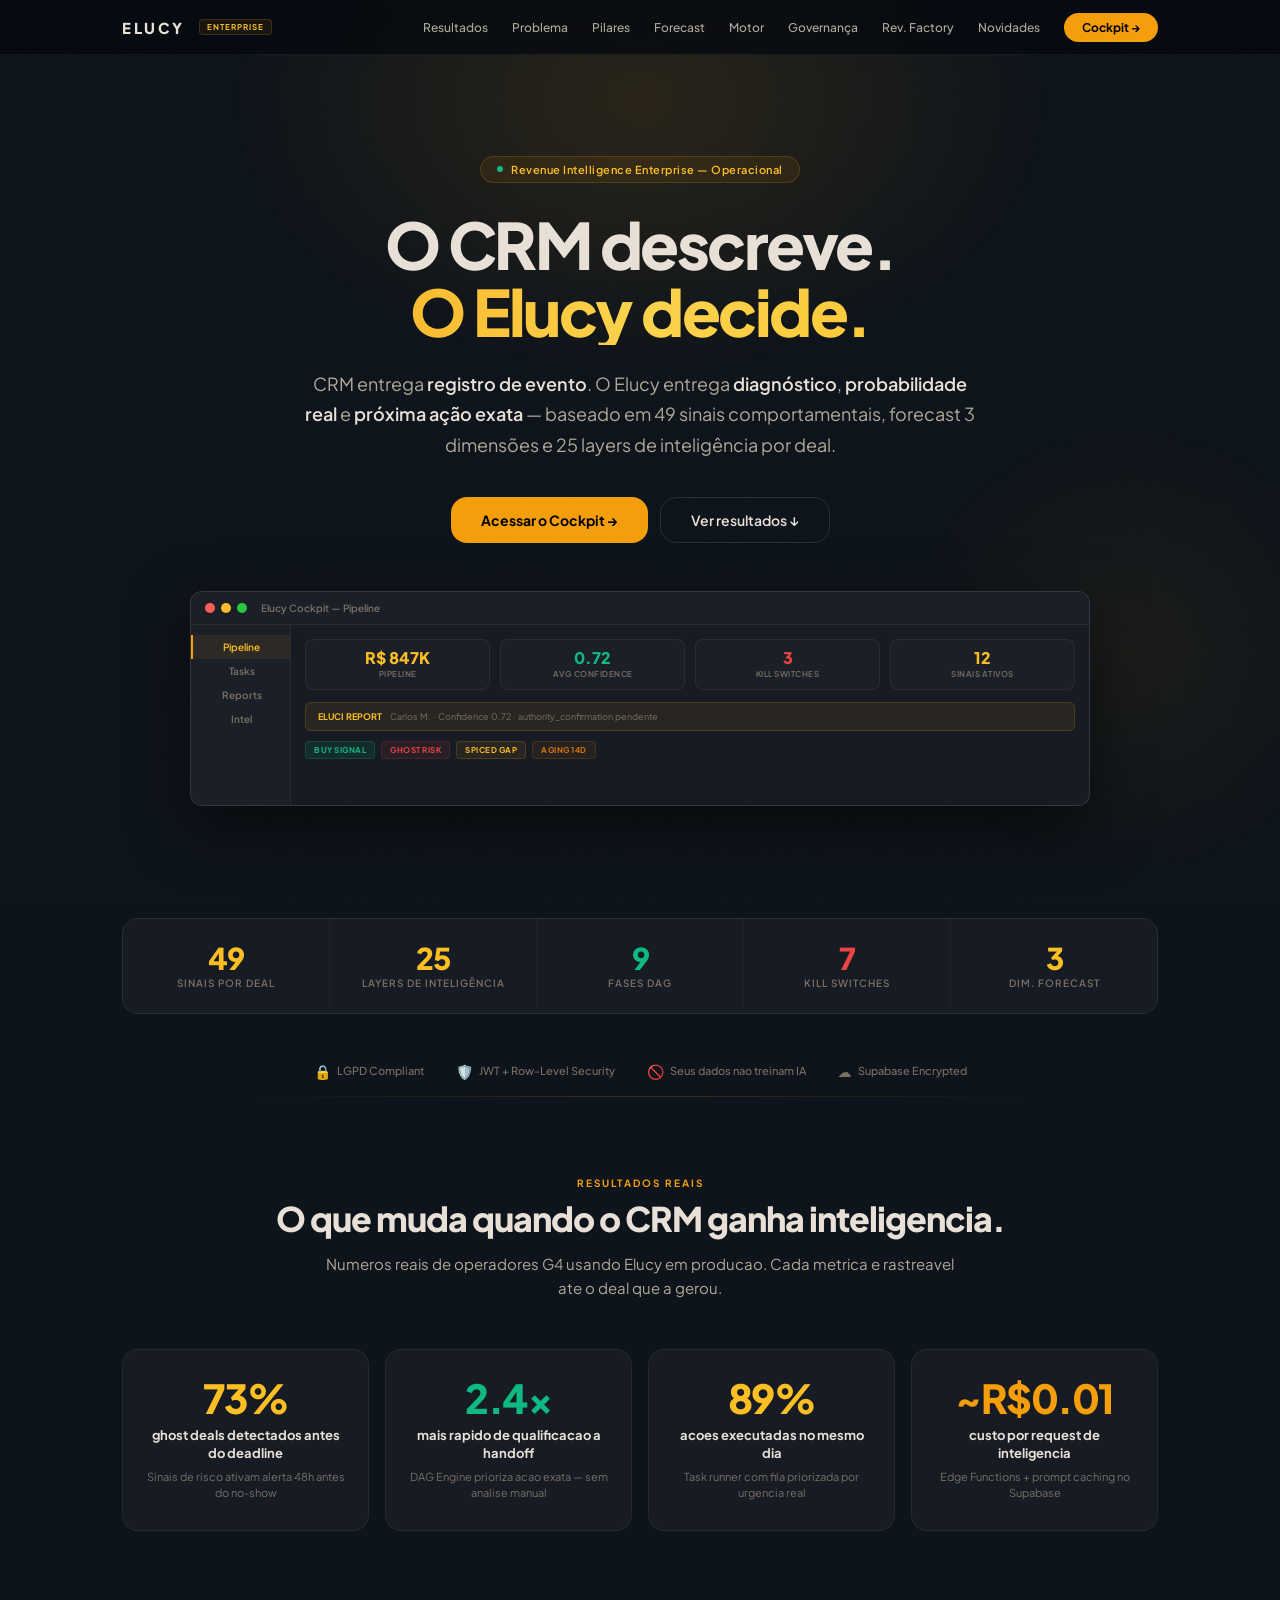
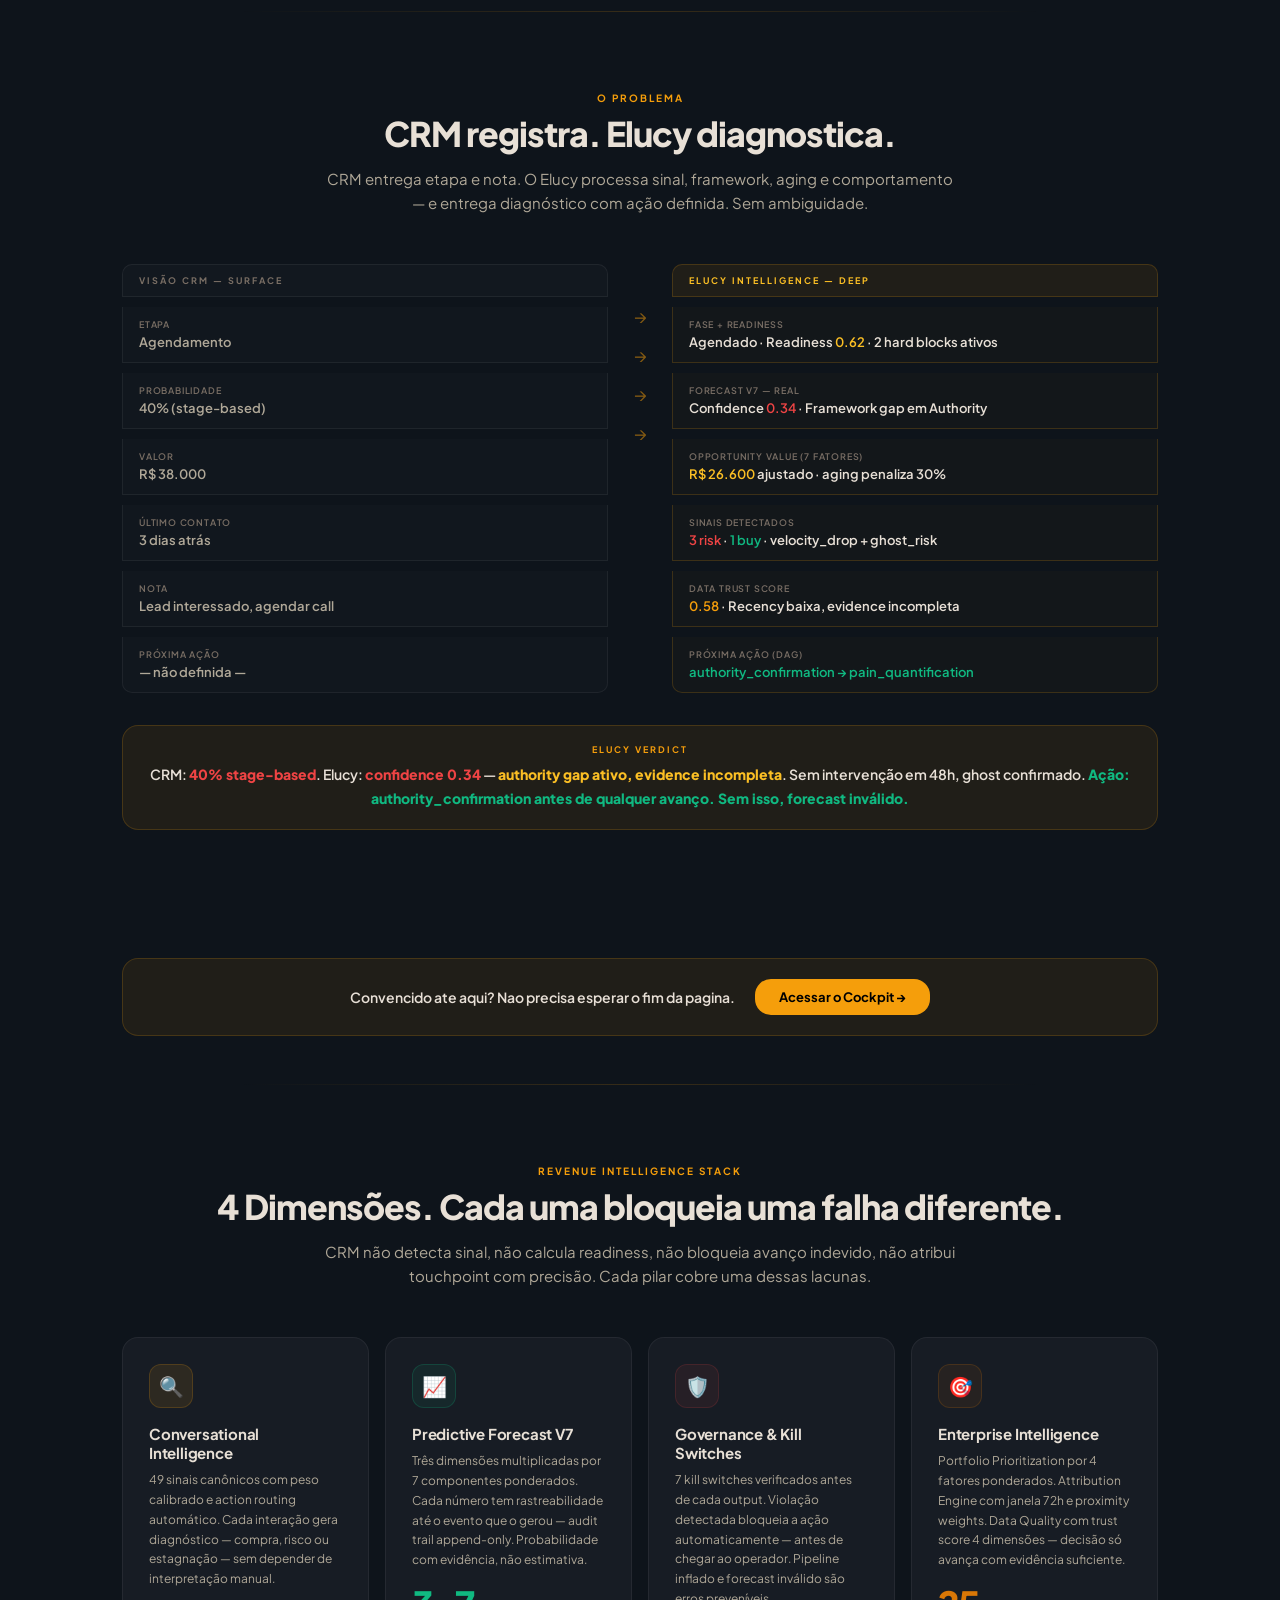
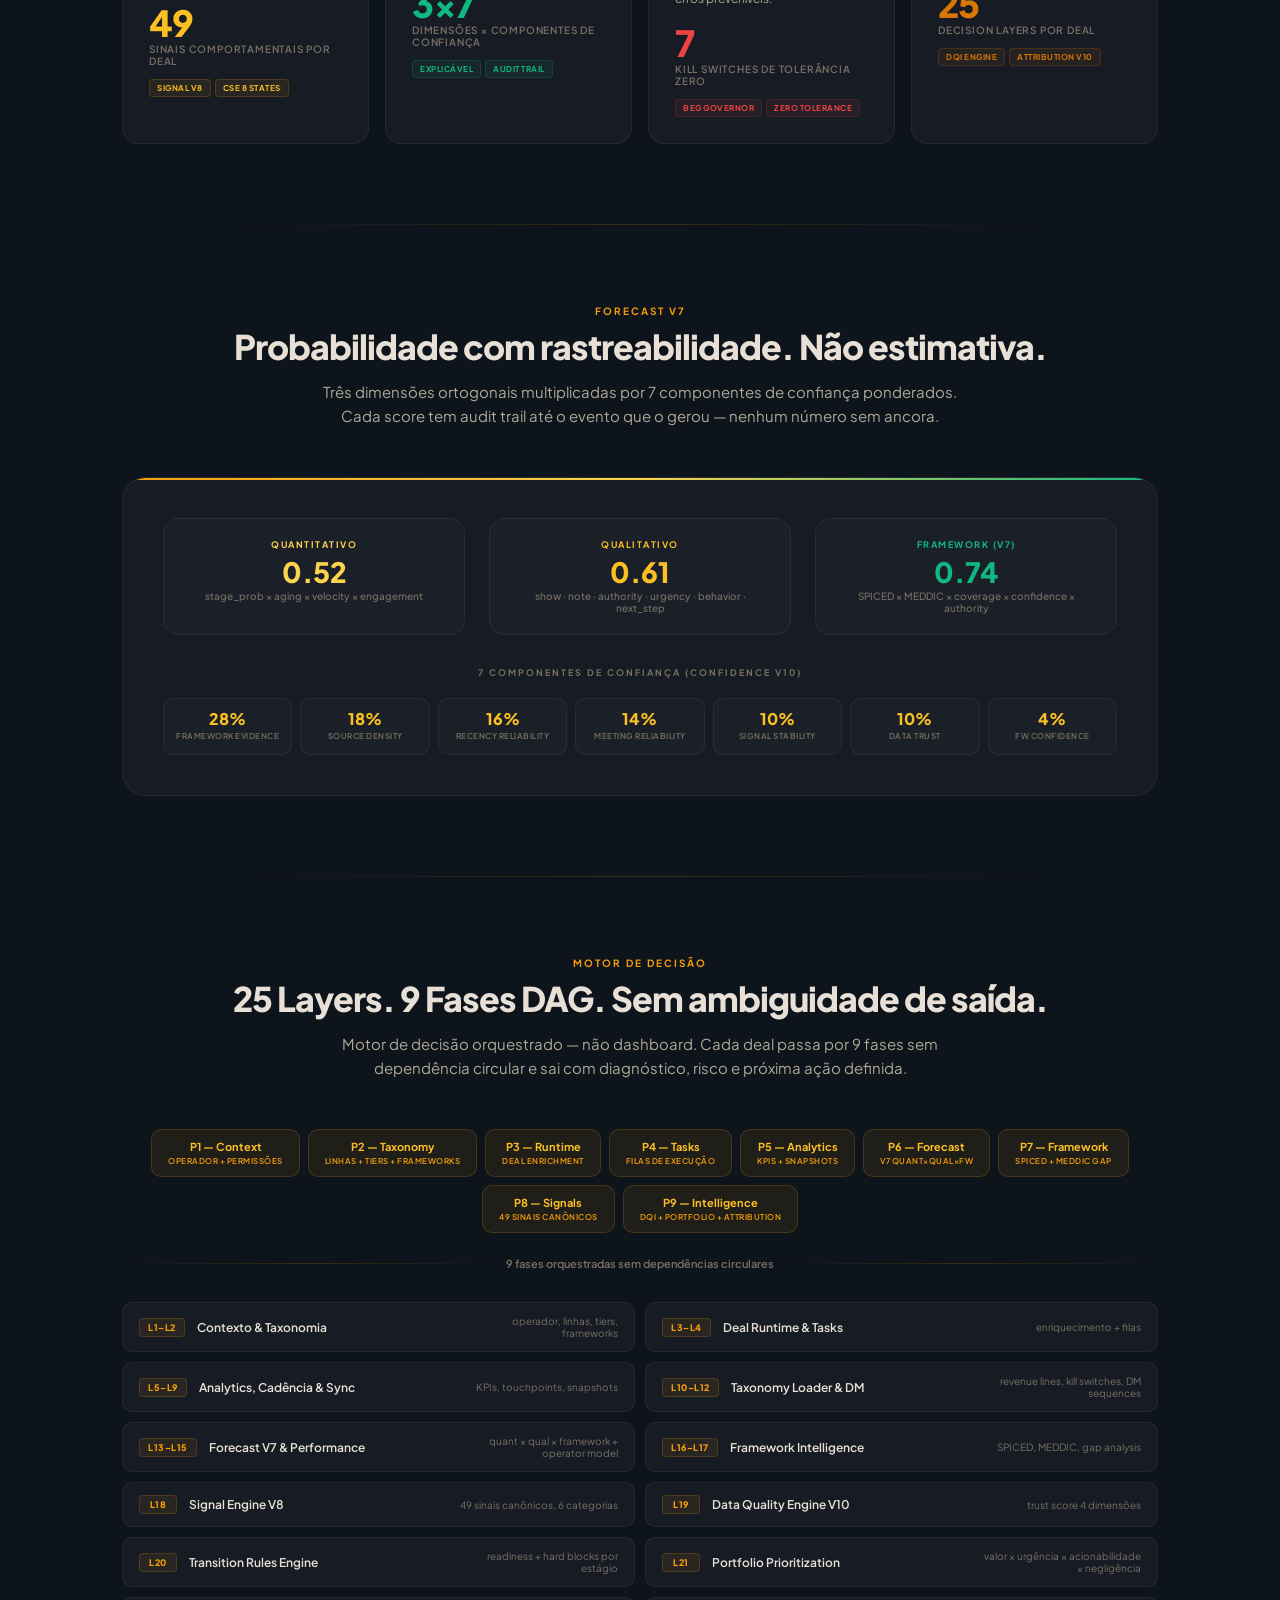
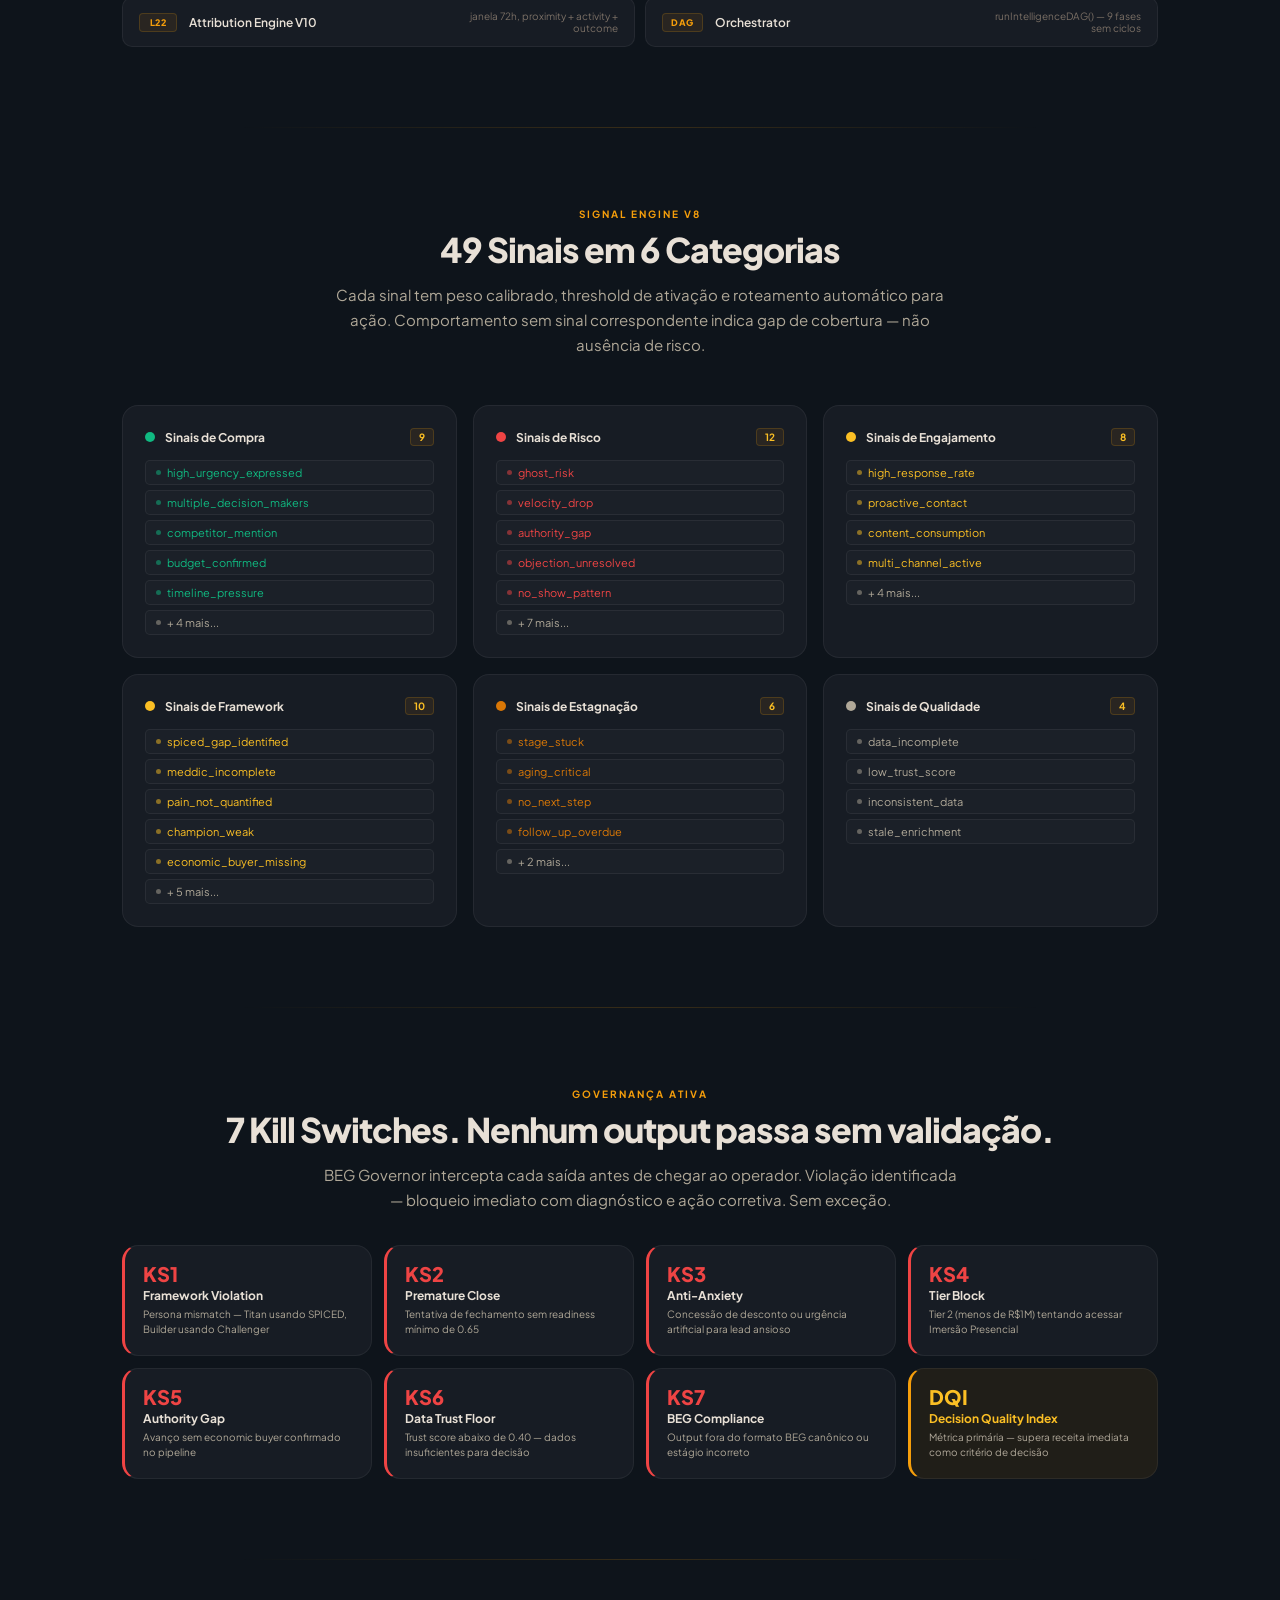
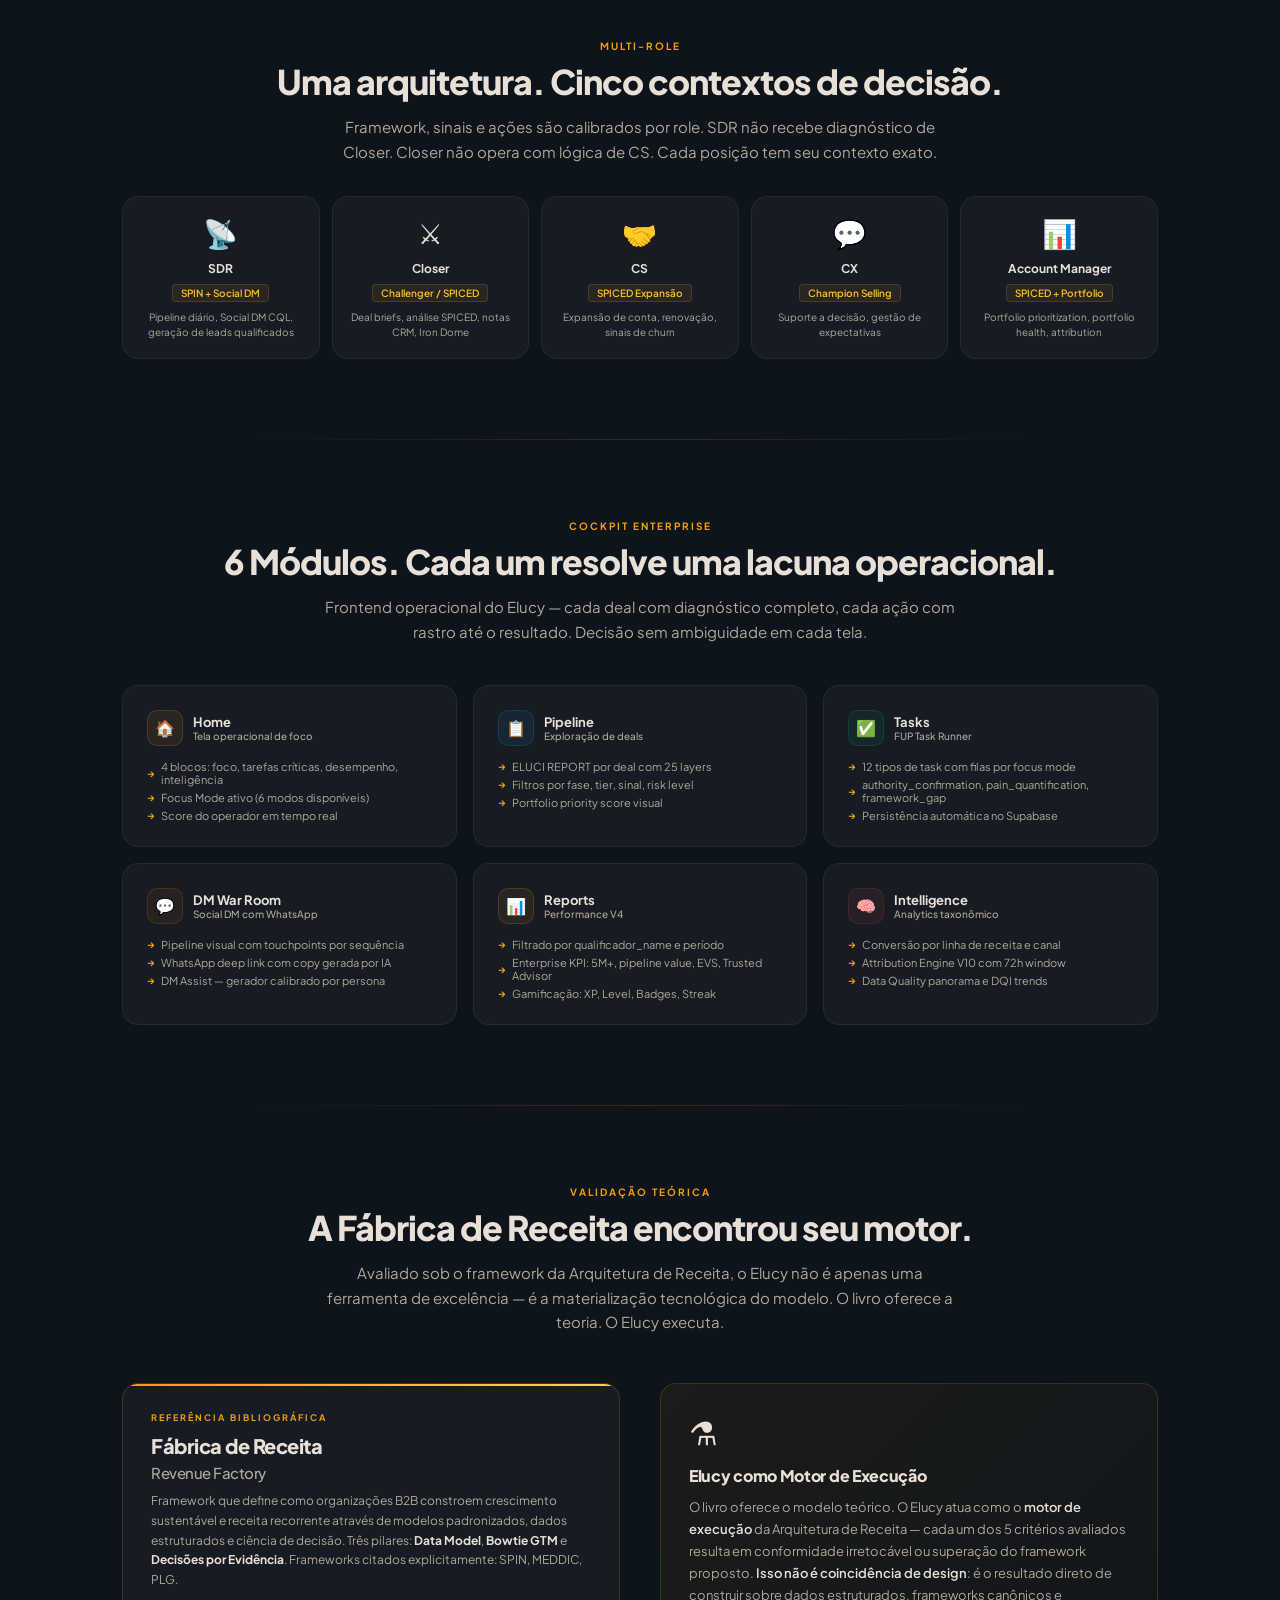
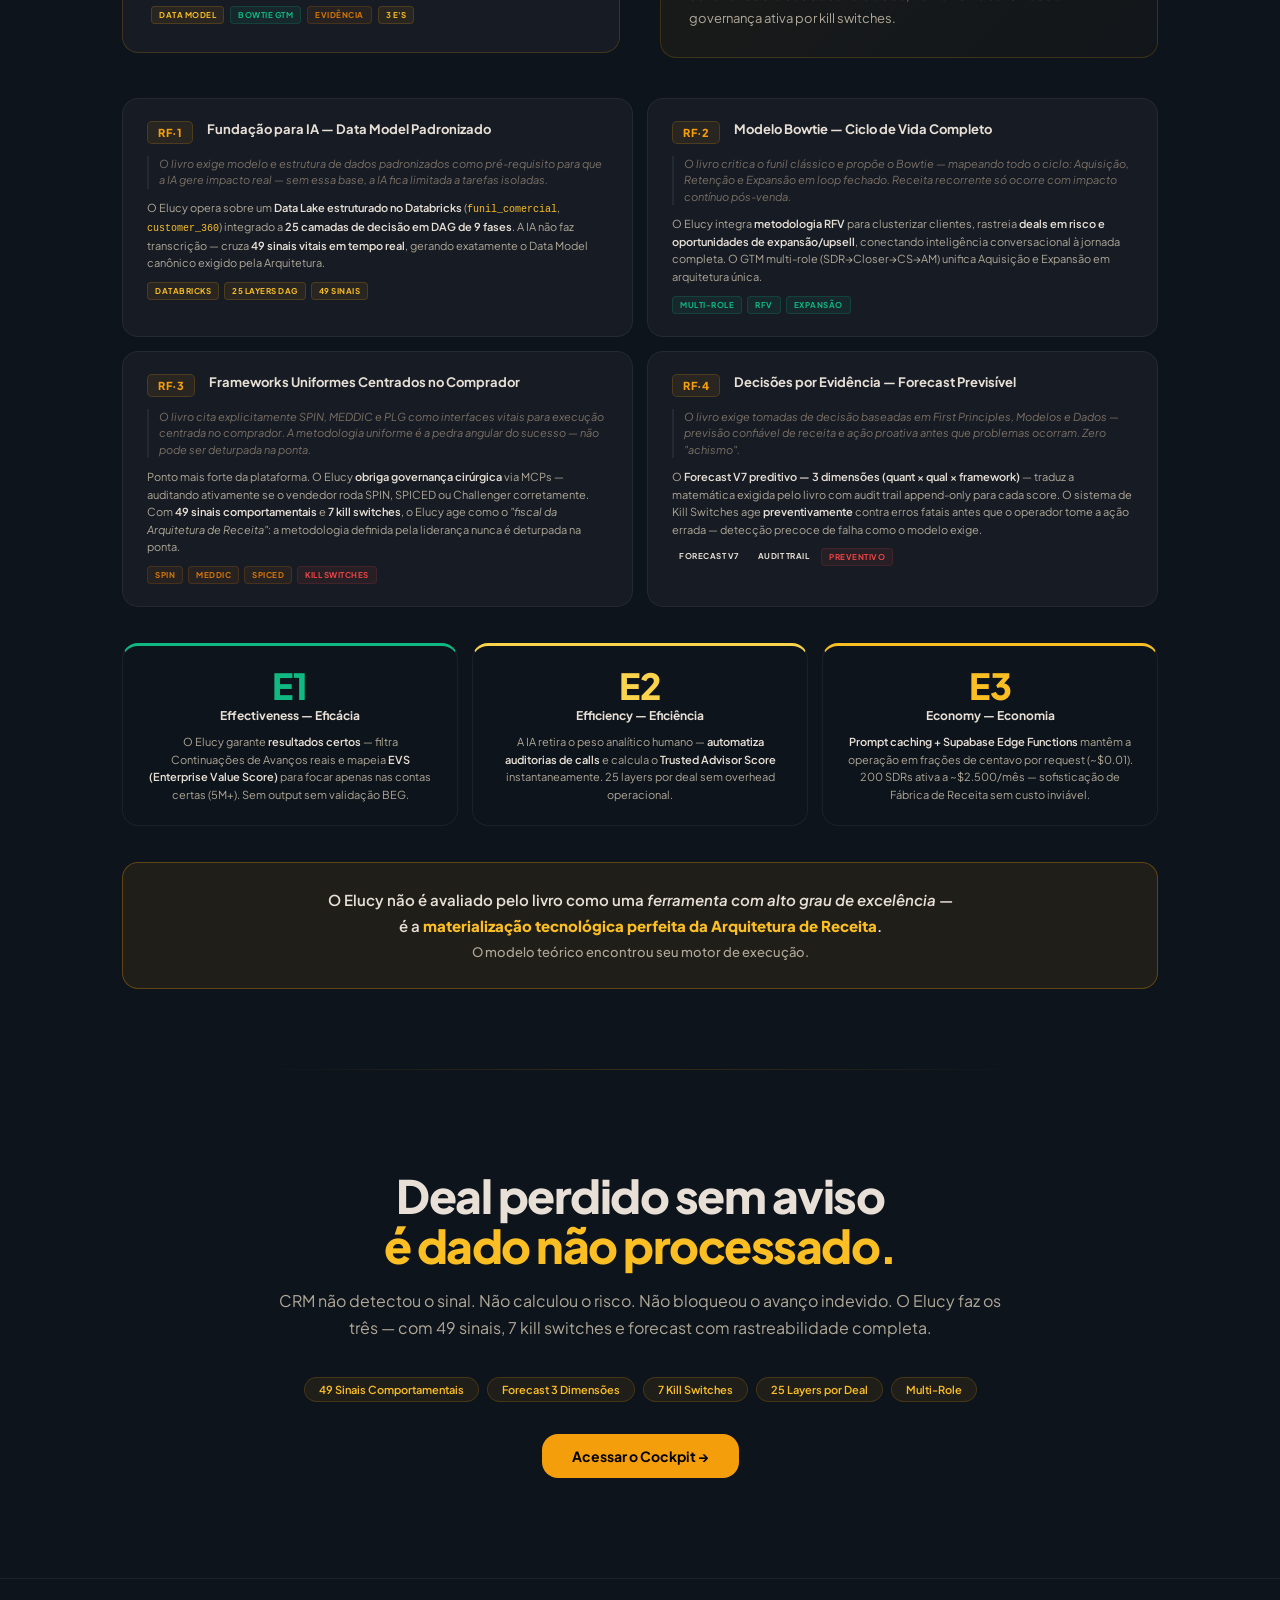
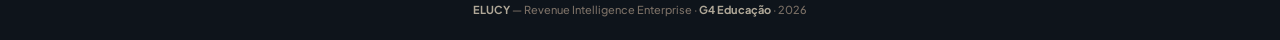
==== commit 0e3ec705: "feat(brand): apply v14 design tokens — warm surfaces, Plus Jakarta Sans, warm text Brand Book visual" ====
--- a/index.html
+++ b/index.html
@@ -6,20 +6,25 @@
 <title>ELUCY — Revenue Intelligence Enterprise</title>
 <link rel="icon" href="favicon-e.svg?v=4" type="image/svg+xml">
 <link rel="shortcut icon" href="favicon-e.svg?v=4">
-<link href="https://fonts.googleapis.com/css2?family=Inter:wght@400;500;600;700;800;900&display=swap" rel="stylesheet">
+<link href="https://fonts.googleapis.com/css2?family=Plus+Jakarta+Sans:wght@400;500;600;700;800;900&family=Inter:wght@400;500;600;700;800&display=swap" rel="stylesheet">
 <style>
 *{margin:0;padding:0;box-sizing:border-box}
 :root{
-  /* Âmbar Translúcido */
-  --bg:#04080f;--bg2:#080e18;--bg3:#0d1520;--bg4:#131d2b;--bg5:#1a2535;
+  /* Design System v14 — Brand Book Aligned */
+  --bg:#0e141b;--bg2:#171c24;--bg3:#1b2028;--bg4:#252a32;--bg5:#2e343c;
   --amber:#f59e0b;--amber2:#fbbf24;--amber3:#fcd34d;--amber-dim:#d97706;
+  --warm-accent:#ffc174;
   --amber-glass:rgba(245,158,11,.08);--amber-glow:rgba(245,158,11,.15);
   --amber-border:rgba(245,158,11,.18);--amber-border2:rgba(245,158,11,.30);
+  --gradient-brand:linear-gradient(135deg,#f59e0b,#fbbf24);
+  --gradient-text:linear-gradient(90deg,#f59e0b,#fcd34d,#fbbf24);
+  --gradient-glow:linear-gradient(135deg,rgba(245,158,11,.12),rgba(251,191,36,.06));
   --blue:#0ea5e9;--green:#10b981;--red:#ef4444;
-  --border:rgba(255,255,255,.05);--border2:rgba(255,255,255,.10);--border3:rgba(255,255,255,.16);
-  --text:#f0f4ff;--text2:#8899aa;--text3:#445566;
+  --border:rgba(255,255,255,.06);--border2:rgba(255,255,255,.12);--border3:rgba(255,255,255,.18);
+  --text:#e8e0d6;--text2:#b0a898;--text3:#7a6f65;
   --r:10px;--r2:16px;--r3:24px;
-  --font:-apple-system,'SF Pro Display',Inter,system-ui,sans-serif;
+  --font-display:'Plus Jakarta Sans',Inter,system-ui,sans-serif;
+  --font:-apple-system,'SF Pro Text','Plus Jakarta Sans',Inter,system-ui,sans-serif;
 }
 html{scroll-behavior:smooth}
 body{background:var(--bg);color:var(--text);font-family:var(--font);-webkit-font-smoothing:antialiased;overflow-x:hidden}
@@ -39,7 +44,7 @@
 nav{position:sticky;top:0;z-index:50;border-bottom:1px solid var(--border);background:rgba(4,8,15,.75);backdrop-filter:blur(24px);-webkit-backdrop-filter:blur(24px)}
 .nav-inner{height:54px;display:flex;align-items:center;gap:0;max-width:1100px;margin:0 auto;padding:0 32px}
 .logo{display:flex;align-items:center;gap:10px;text-decoration:none}
-.logo-name{font-size:15px;font-weight:800;letter-spacing:2.5px;text-transform:uppercase;color:var(--text)}
+.logo-name{font-family:var(--font-display);font-size:15px;font-weight:800;letter-spacing:2.5px;text-transform:uppercase;color:var(--text)}
 .logo-tag{font-size:8px;font-weight:700;padding:2px 7px;border-radius:4px;background:var(--amber-glass);color:var(--amber2);border:1px solid var(--amber-border);letter-spacing:1px;text-transform:uppercase;margin-left:4px}
 .nav-links{margin-left:auto;display:flex;align-items:center;gap:24px}
 .nav-link{font-size:12px;color:var(--text2);text-decoration:none;font-weight:500;transition:.2s;cursor:pointer}
@@ -52,9 +57,9 @@
 .hero-pill{display:inline-flex;align-items:center;gap:8px;padding:6px 16px;border-radius:20px;border:1px solid var(--amber-border);background:var(--amber-glass);margin-bottom:28px;font-size:11px;font-weight:600;color:var(--amber2);letter-spacing:.5px}
 .hero-pill .live{width:6px;height:6px;border-radius:50%;background:var(--green);animation:blink 2s infinite}
 @keyframes blink{0%,100%{opacity:1}50%{opacity:.3}}
-.hero h1{font-size:64px;font-weight:900;line-height:1.05;letter-spacing:-2.5px;margin-bottom:24px}
+.hero h1{font-family:var(--font-display);font-size:64px;font-weight:900;line-height:1.05;letter-spacing:-2.5px;margin-bottom:24px}
 .hero h1 .line1{display:block;color:var(--text)}
-.hero h1 .line2{display:block;background:linear-gradient(90deg,var(--amber),var(--amber3),var(--amber2));-webkit-background-clip:text;-webkit-text-fill-color:transparent;background-clip:text}
+.hero h1 .line2{display:block;background:var(--gradient-text);-webkit-background-clip:text;-webkit-text-fill-color:transparent;background-clip:text}
 .hero-sub{font-size:18px;color:var(--text2);line-height:1.7;max-width:680px;margin:0 auto 36px;font-weight:400}
 .hero-sub b{color:var(--text);font-weight:600}
 .hero-btns{display:flex;gap:12px;justify-content:center;flex-wrap:wrap}
@@ -67,7 +72,7 @@
 .stats-bar{padding:32px;max-width:1100px;margin:0 auto}
 .stats-inner{display:grid;grid-template-columns:repeat(5,1fr);gap:1px;background:var(--border);border:1px solid var(--border);border-radius:var(--r2);overflow:hidden}
 .stat-cell{background:var(--bg2);padding:24px 20px;text-align:center}
-.stat-val{font-size:30px;font-weight:900;letter-spacing:-1px;line-height:1;margin-bottom:4px}
+.stat-val{font-family:var(--font-display);font-size:30px;font-weight:900;letter-spacing:-1px;line-height:1;margin-bottom:4px}
 .stat-lbl{font-size:10px;font-weight:600;color:var(--text3);text-transform:uppercase;letter-spacing:1px}
 .stat-cell.amber .stat-val{color:var(--amber2)}
 .stat-cell.green .stat-val{color:var(--green)}
@@ -75,7 +80,7 @@
 
 /* ─ SECTION HEADERS ──────────────────────────────── */
 .sec-eyebrow{font-size:10px;font-weight:700;color:var(--amber);text-transform:uppercase;letter-spacing:2px;margin-bottom:8px;text-align:center}
-.sec-title{font-size:34px;font-weight:800;letter-spacing:-1px;margin-bottom:12px;text-align:center}
+.sec-title{font-family:var(--font-display);font-size:34px;font-weight:800;letter-spacing:-1px;margin-bottom:12px;text-align:center}
 .sec-sub{font-size:15px;color:var(--text2);line-height:1.65;text-align:center;max-width:640px;margin:0 auto}
 
 /* ─ SECTION SPACING ──────────────────────────────── */
@@ -122,9 +127,9 @@
 .pillar-card.p2 .pillar-icon{background:rgba(16,185,129,.08);border:1px solid rgba(16,185,129,.2)}
 .pillar-card.p3 .pillar-icon{background:rgba(239,68,68,.07);border:1px solid rgba(239,68,68,.15)}
 .pillar-card.p4 .pillar-icon{background:rgba(217,119,6,.08);border:1px solid rgba(217,119,6,.18)}
-.pillar-card h3{font-size:15px;font-weight:700;margin-bottom:8px;letter-spacing:-.2px}
+.pillar-card h3{font-family:var(--font-display);font-size:15px;font-weight:700;margin-bottom:8px;letter-spacing:-.2px}
 .pillar-card p{font-size:12px;color:var(--text2);line-height:1.65}
-.pillar-num{font-size:36px;font-weight:900;letter-spacing:-1.5px;margin-top:16px;line-height:1}
+.pillar-num{font-family:var(--font-display);font-size:36px;font-weight:900;letter-spacing:-1.5px;margin-top:16px;line-height:1}
 .pillar-num-lbl{font-size:10px;color:var(--text3);font-weight:600;text-transform:uppercase;letter-spacing:.8px;margin-top:2px}
 .pillar-tags{display:flex;gap:4px;flex-wrap:wrap;margin-top:12px}
 .ptag{font-size:8px;font-weight:700;padding:3px 7px;border-radius:4px;text-transform:uppercase;letter-spacing:.5px}
@@ -139,7 +144,7 @@
 .forecast-top{display:grid;grid-template-columns:1fr 1fr 1fr;gap:24px;margin-bottom:32px}
 .forecast-dim{padding:20px;background:var(--bg3);border:1px solid var(--border);border-radius:var(--r2);text-align:center}
 .forecast-dim-label{font-size:9px;font-weight:700;text-transform:uppercase;letter-spacing:1.5px;margin-bottom:8px}
-.forecast-dim-val{font-size:28px;font-weight:900;line-height:1;margin-bottom:4px}
+.forecast-dim-val{font-family:var(--font-display);font-size:28px;font-weight:900;line-height:1;margin-bottom:4px}
 .forecast-dim-sub{font-size:10px;color:var(--text3);font-weight:500}
 .forecast-dim.quant .forecast-dim-label{color:var(--amber3)}
 .forecast-dim.quant .forecast-dim-val{color:var(--amber3)}
@@ -314,7 +319,7 @@
 
 /* ─ CTA FINAL ────────────────────────────────────── */
 .cta-section{padding:100px 32px;text-align:center;max-width:800px;margin:0 auto}
-.cta-section h2{font-size:46px;font-weight:900;letter-spacing:-1.5px;margin-bottom:16px;line-height:1.1}
+.cta-section h2{font-family:var(--font-display);font-size:46px;font-weight:900;letter-spacing:-1.5px;margin-bottom:16px;line-height:1.1}
 .cta-section h2 .amber{color:var(--amber2)}
 .cta-section p{font-size:16px;color:var(--text2);line-height:1.7;margin-bottom:36px}
 .cta-pills{display:flex;gap:8px;justify-content:center;flex-wrap:wrap;margin-bottom:32px}
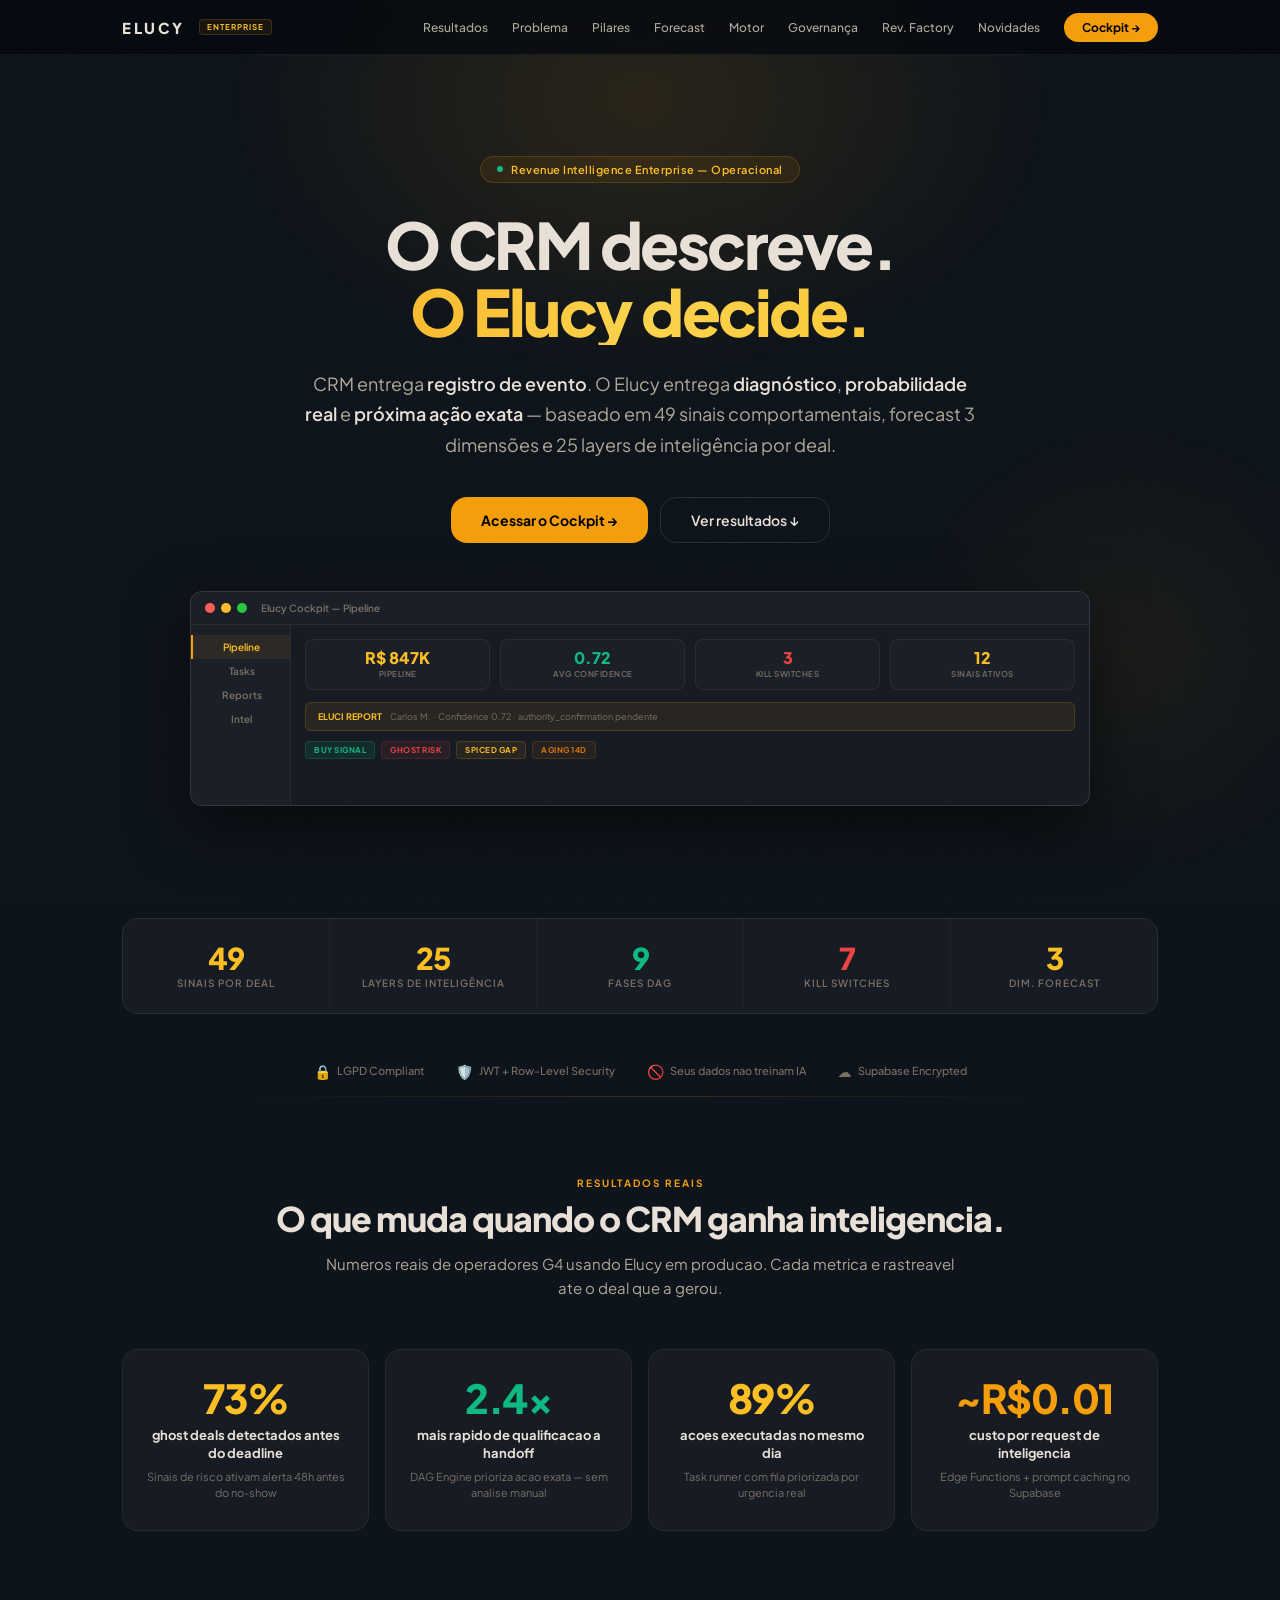
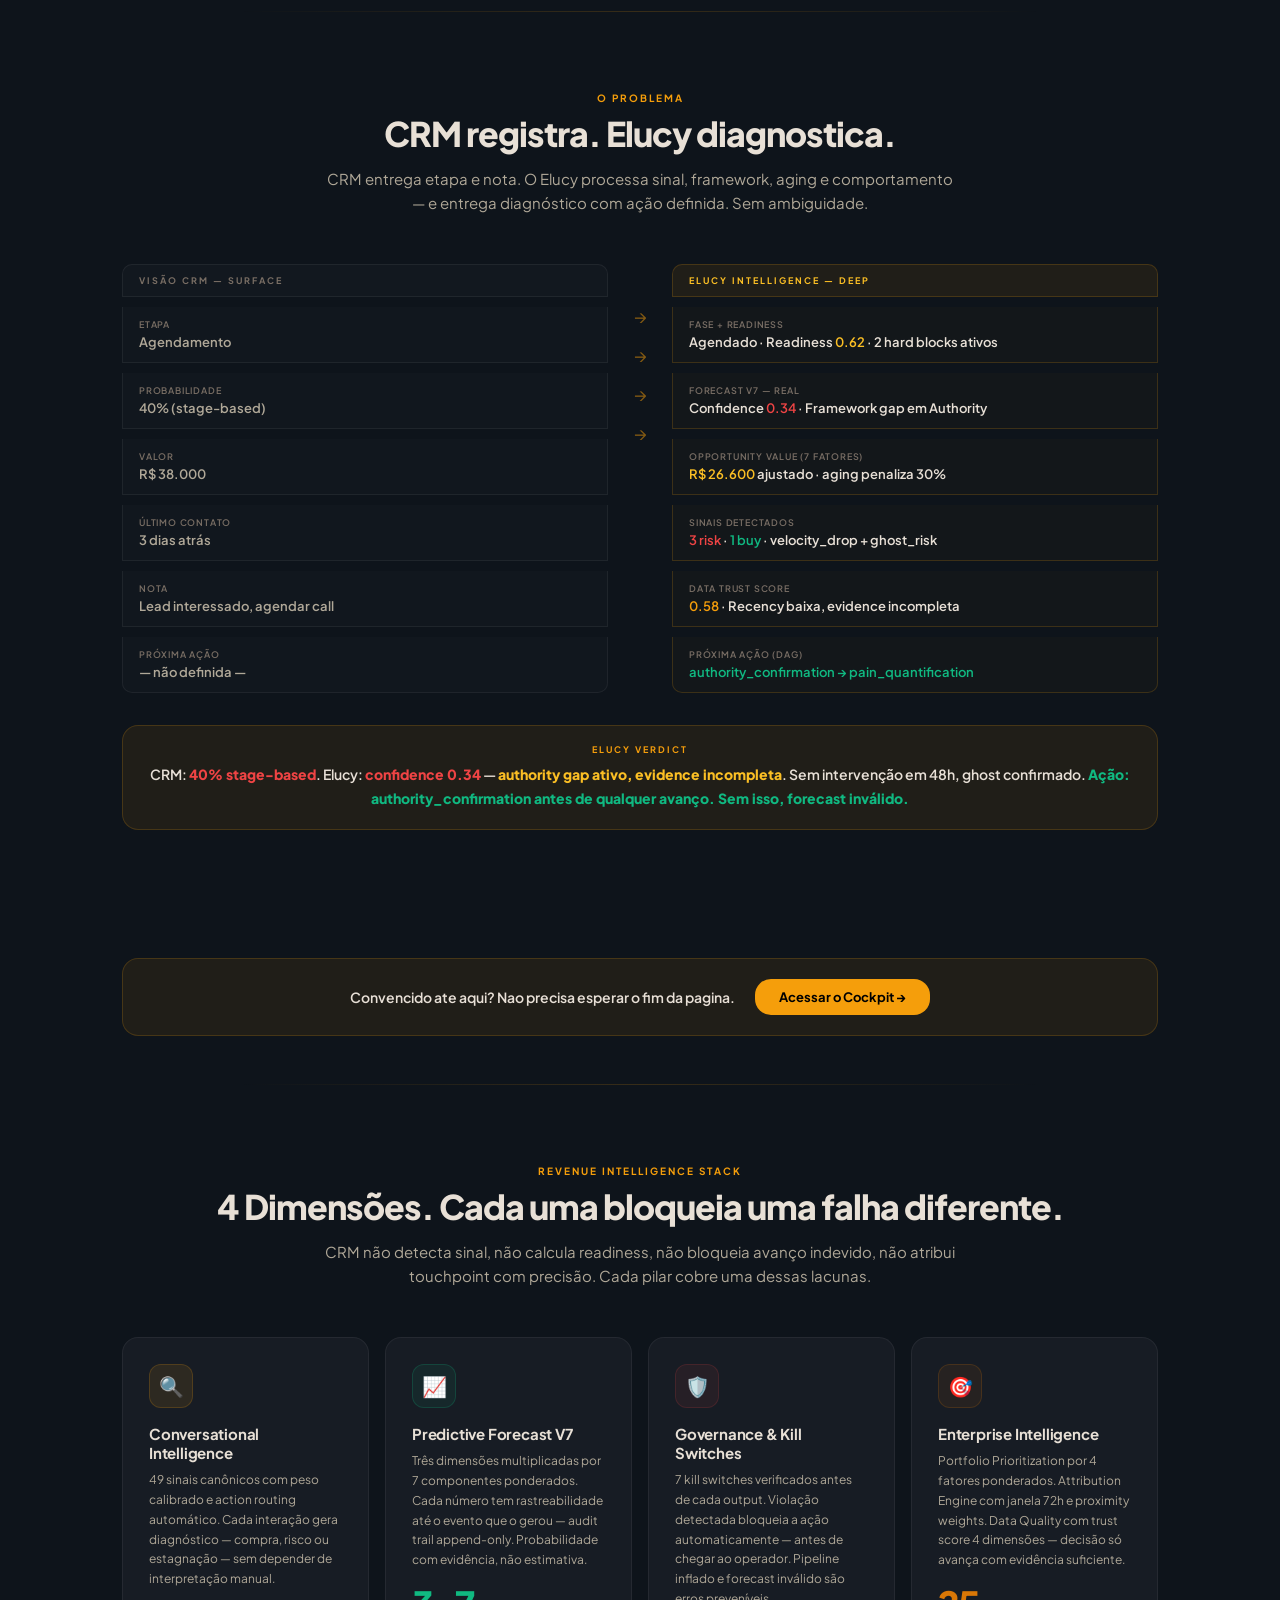
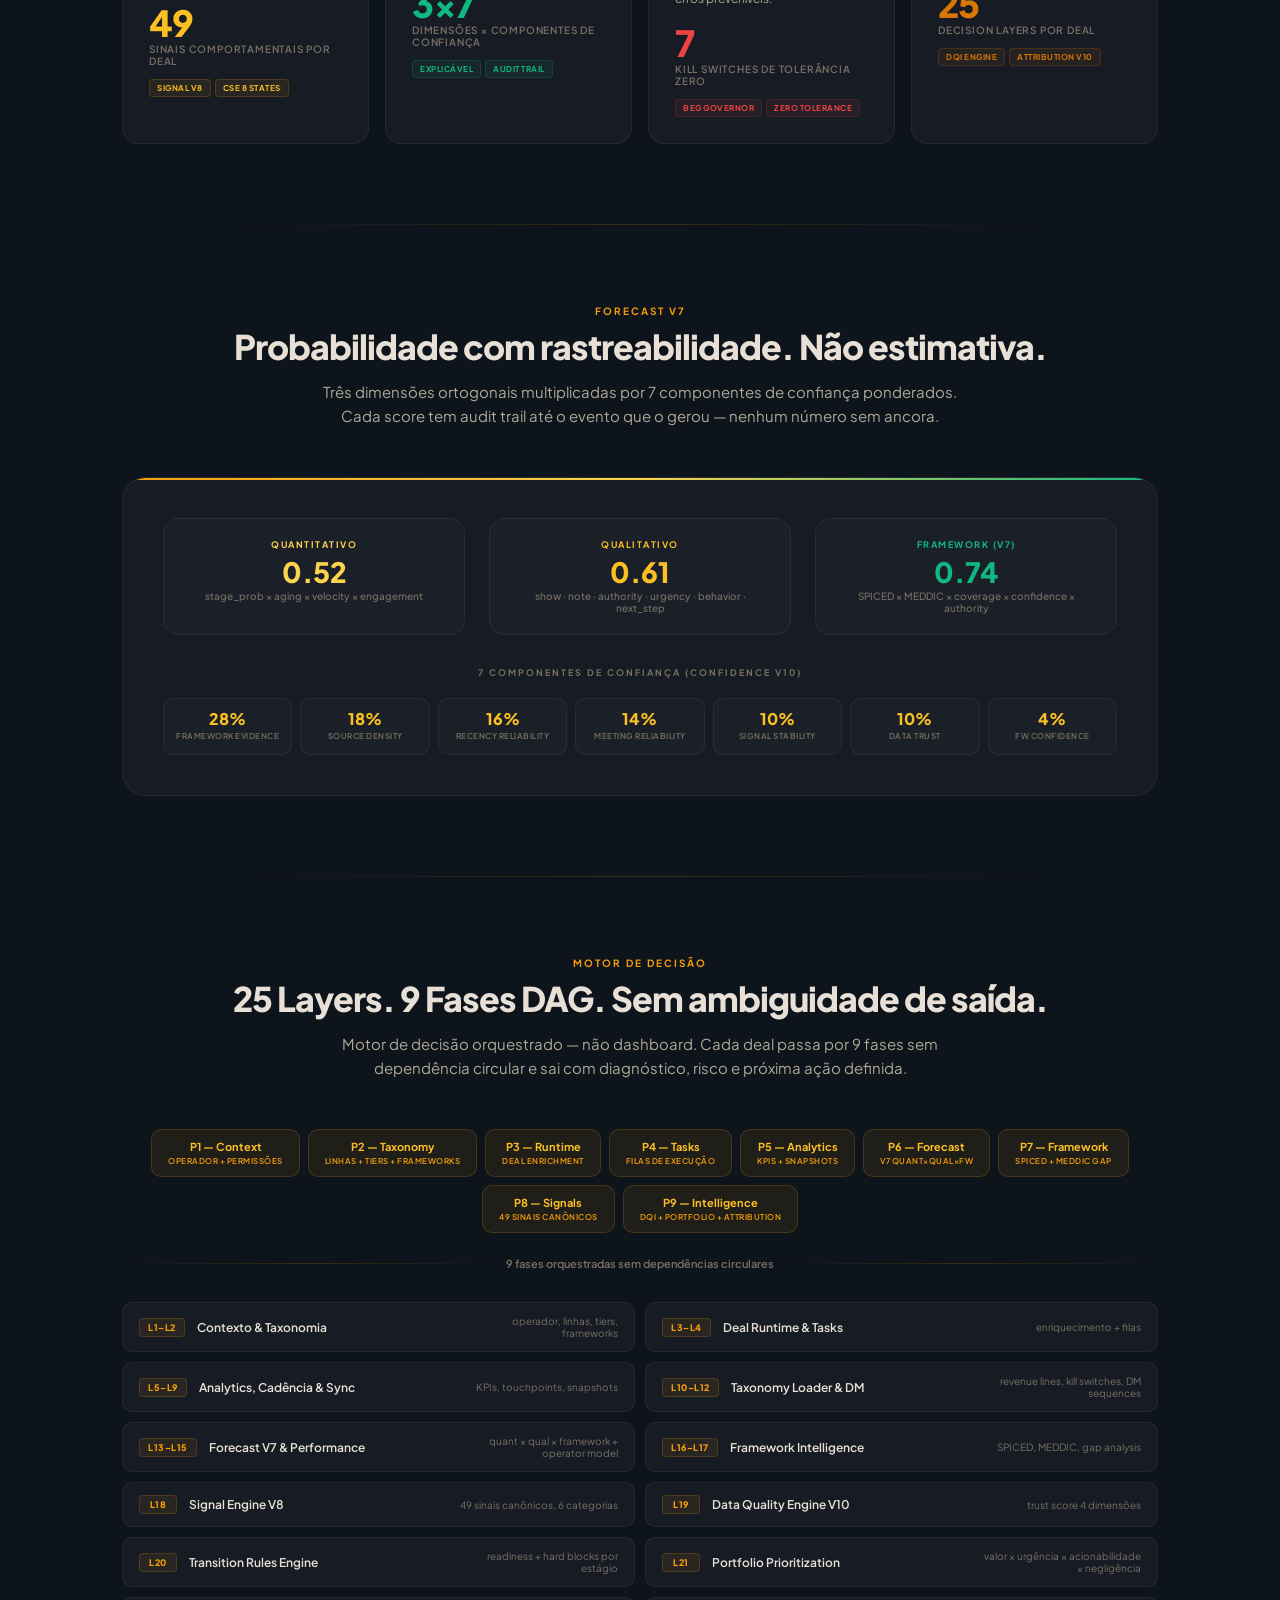
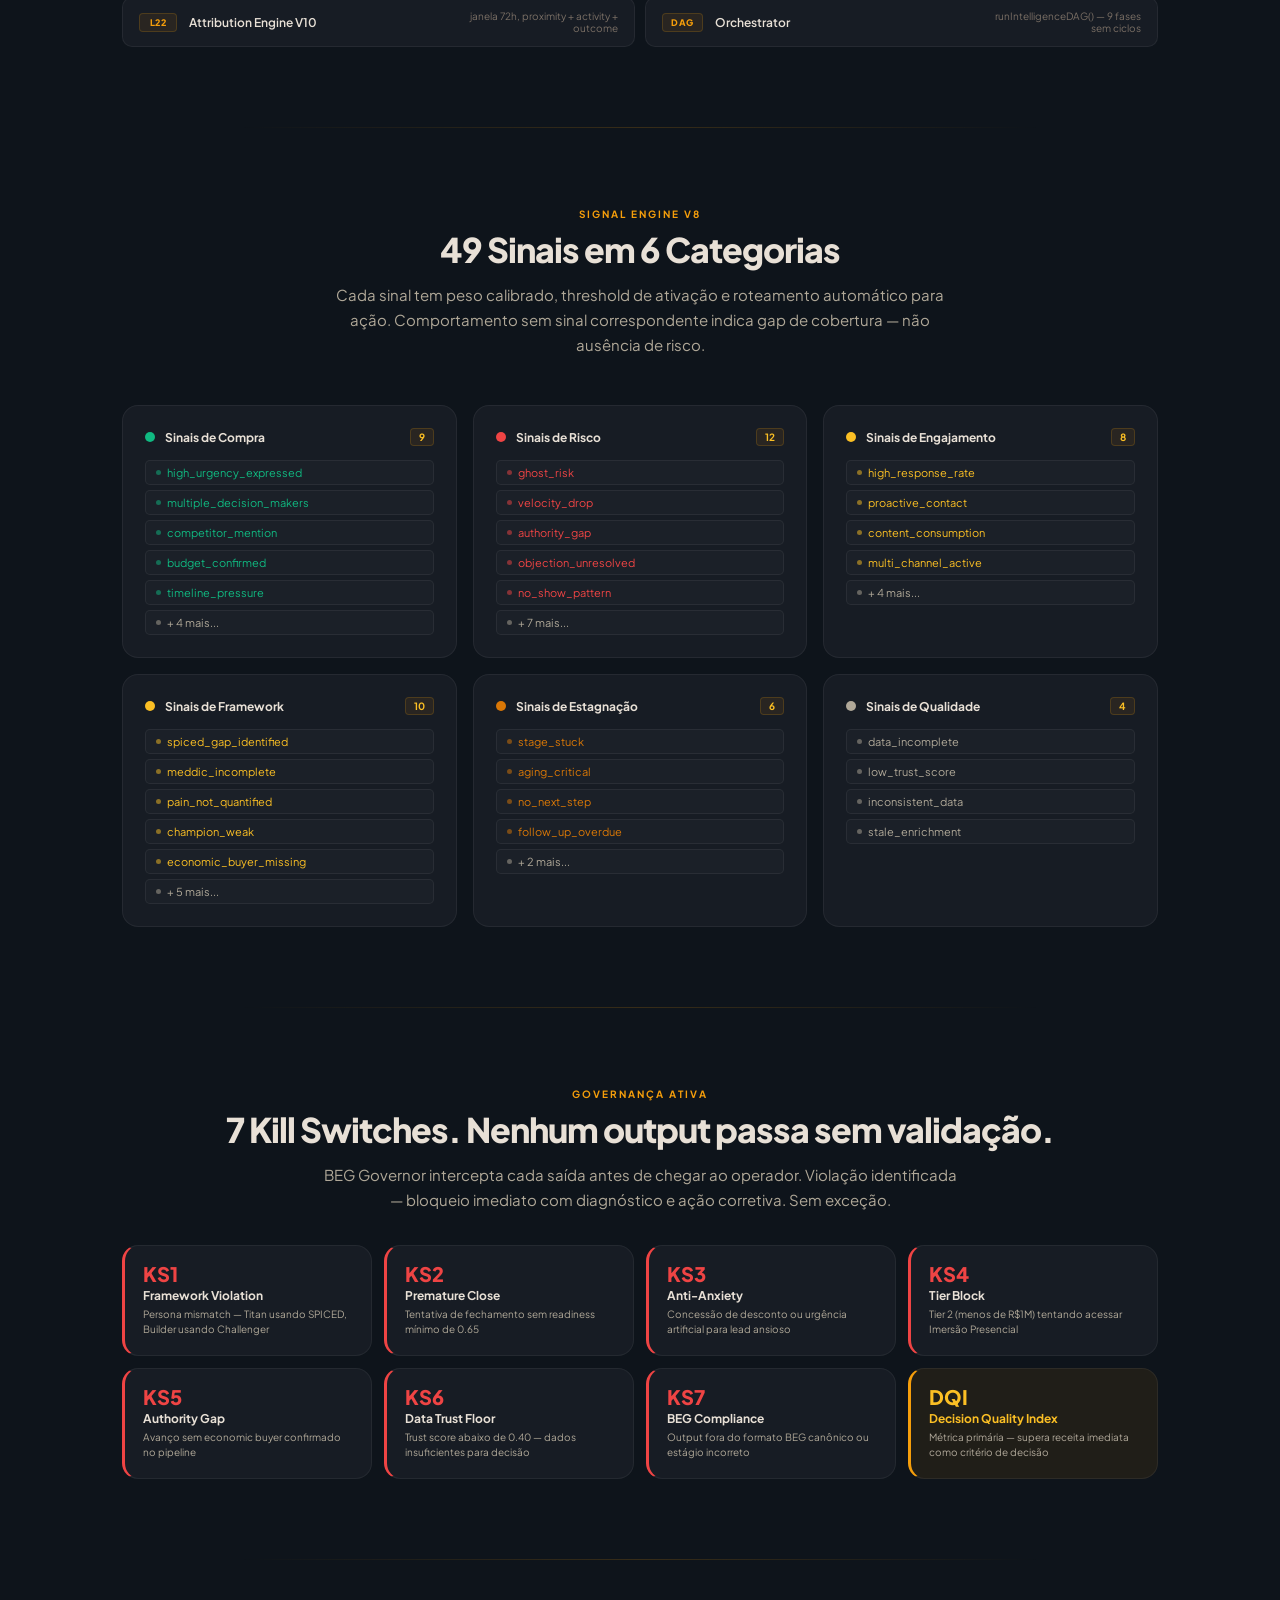
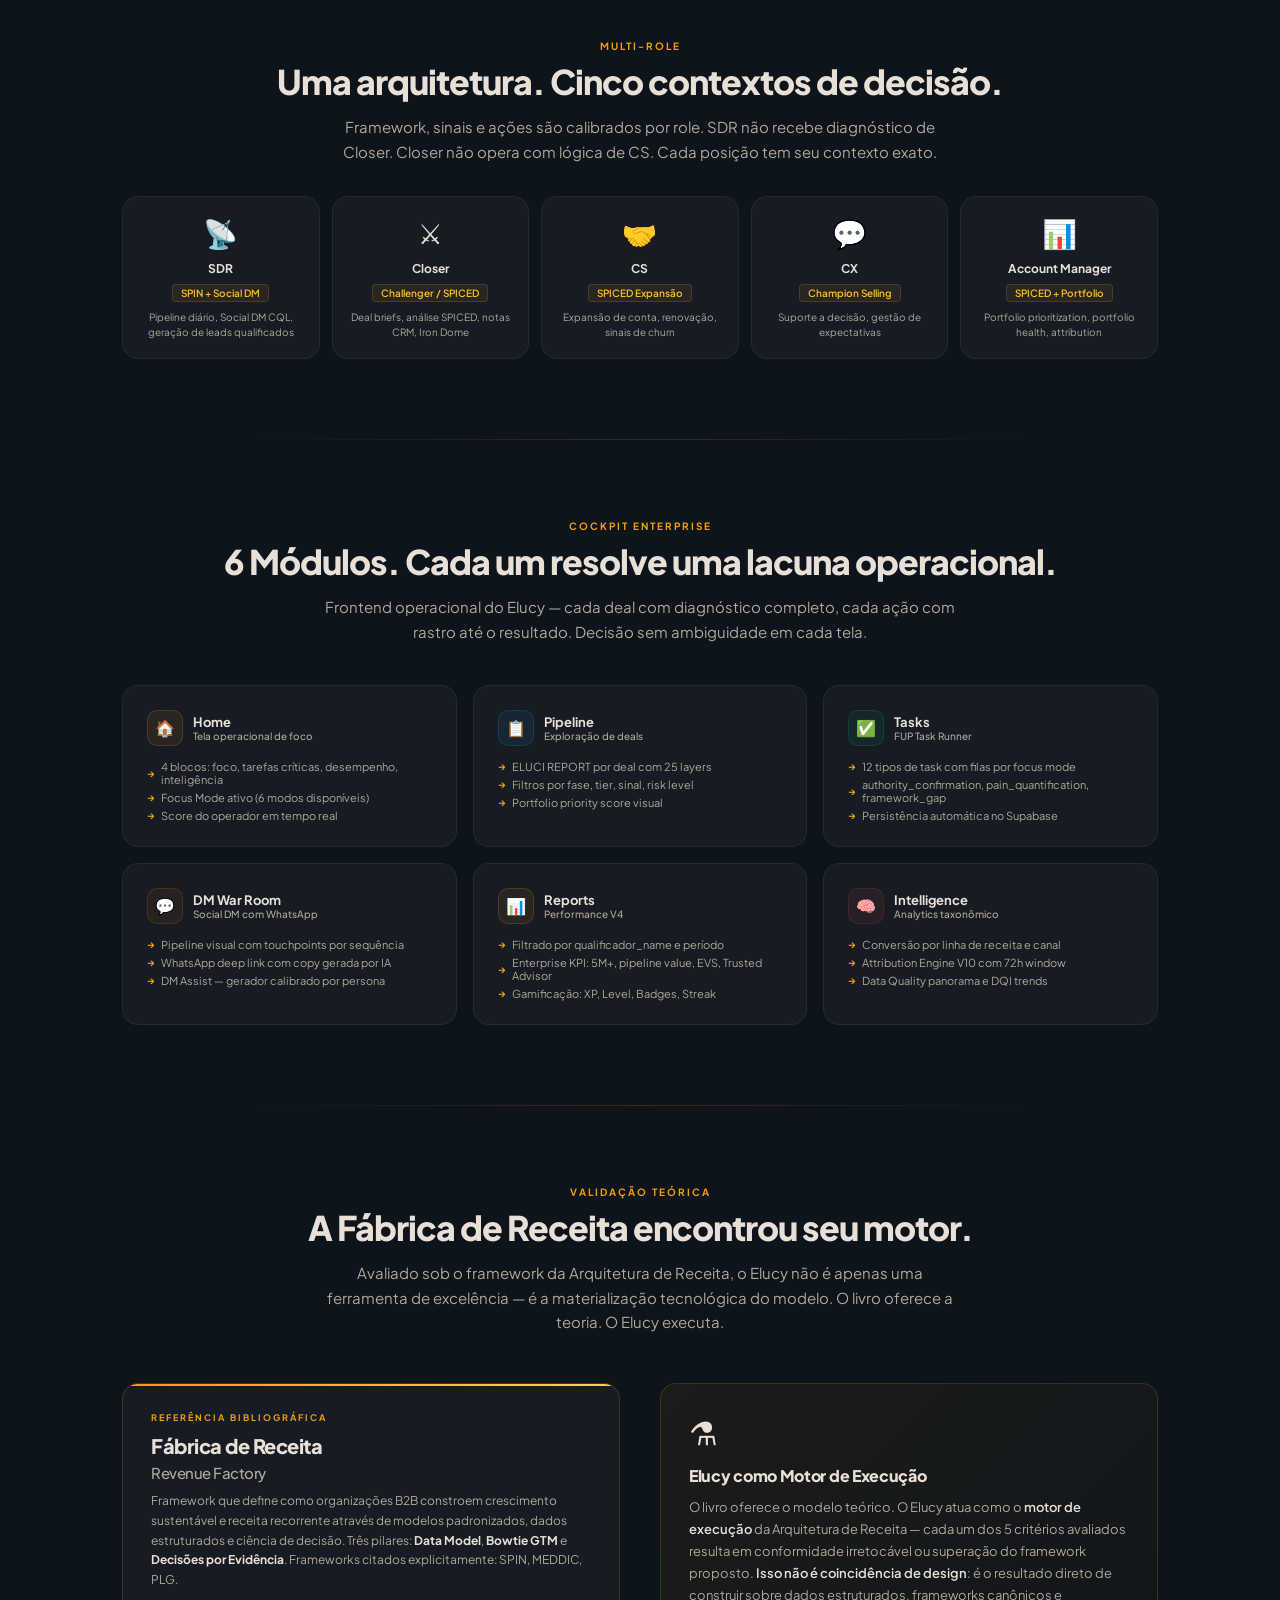
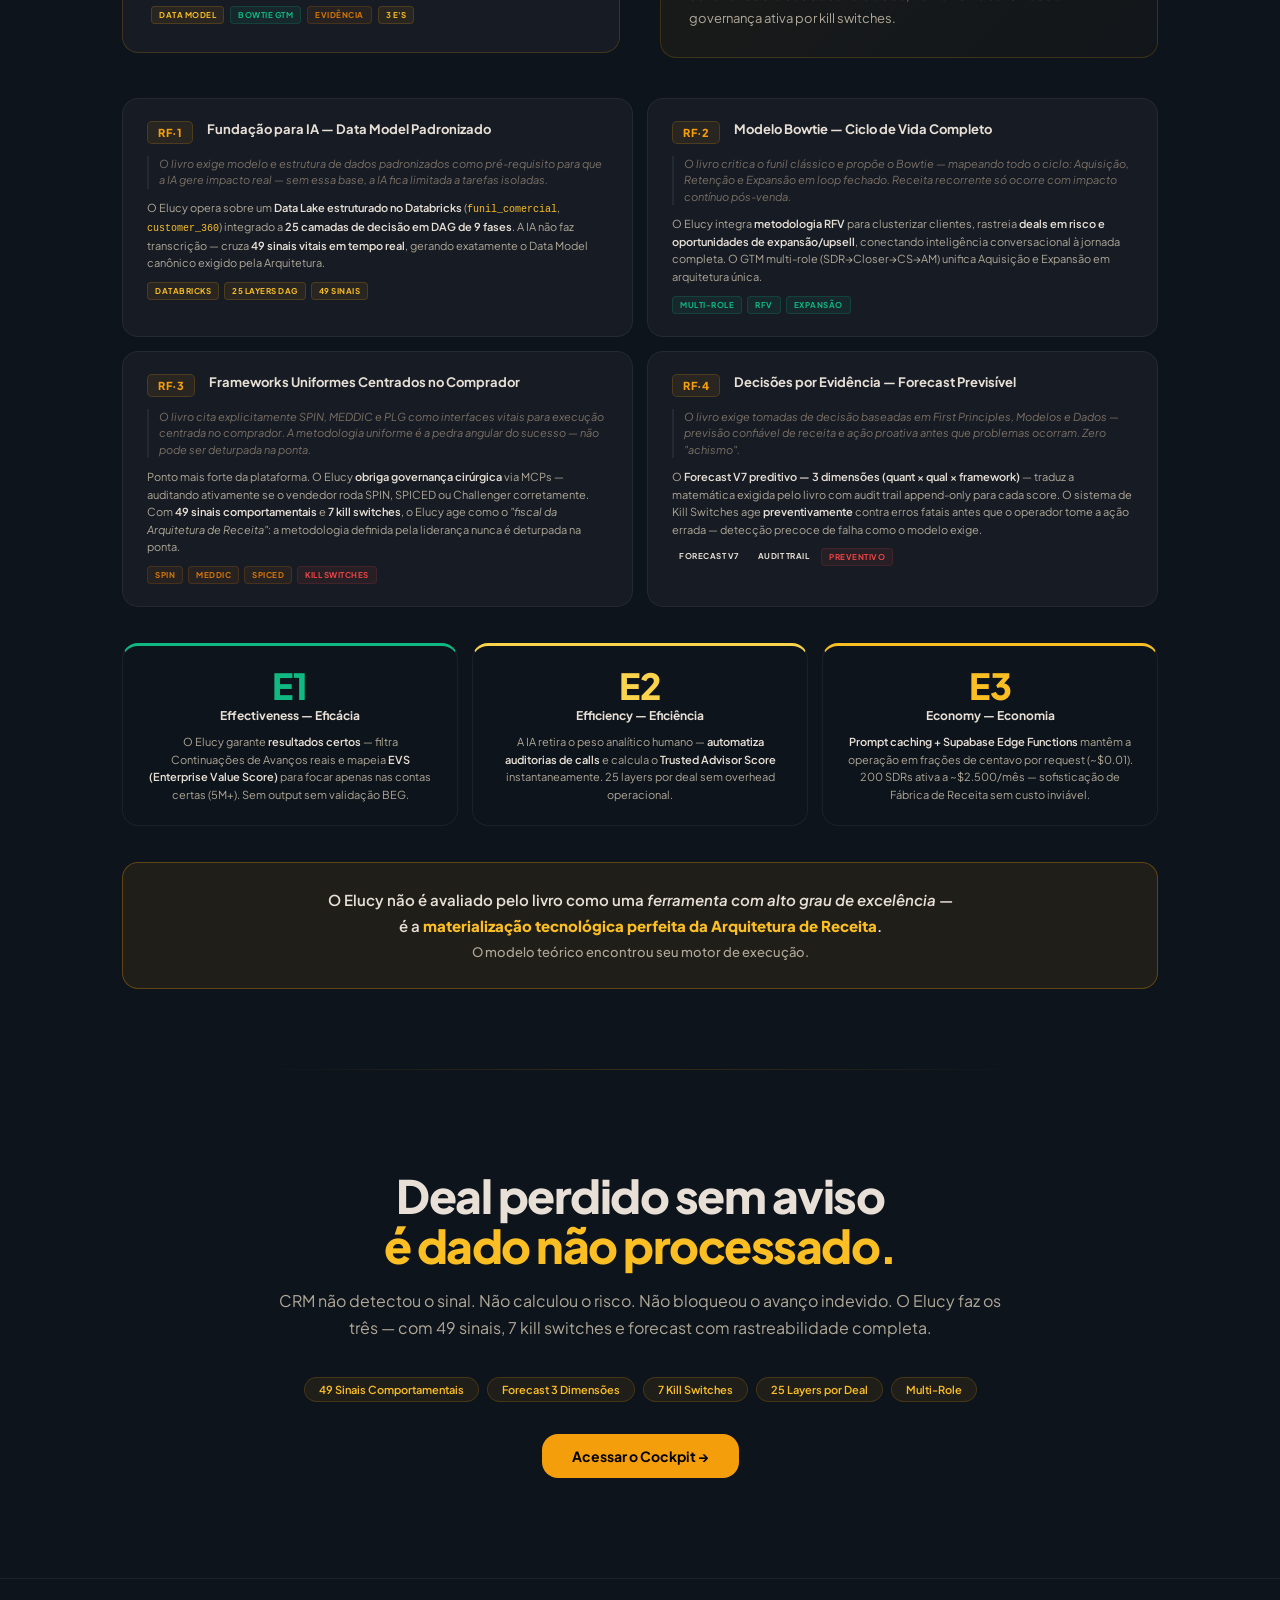
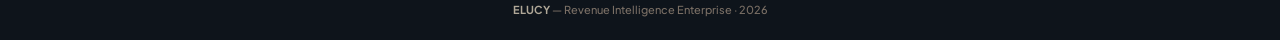
==== commit 49c070eb: "fix(brand): remove G4 Educação from all landing pages Remove all 6 references to "G4 Educação/Educac" ====
--- a/index.html
+++ b/index.html
@@ -1211,7 +1211,7 @@
 
 <!-- ═══════════════════════════════════ FOOTER ═══ -->
 <footer>
-  <p class="footer-text"><b>ELUCY</b> — Revenue Intelligence Enterprise &middot; <b>G4 Educação</b> &middot; 2026</p>
+  <p class="footer-text"><b>ELUCY</b> — Revenue Intelligence Enterprise &middot; 2026</p>
 </footer>
 
 </main>
